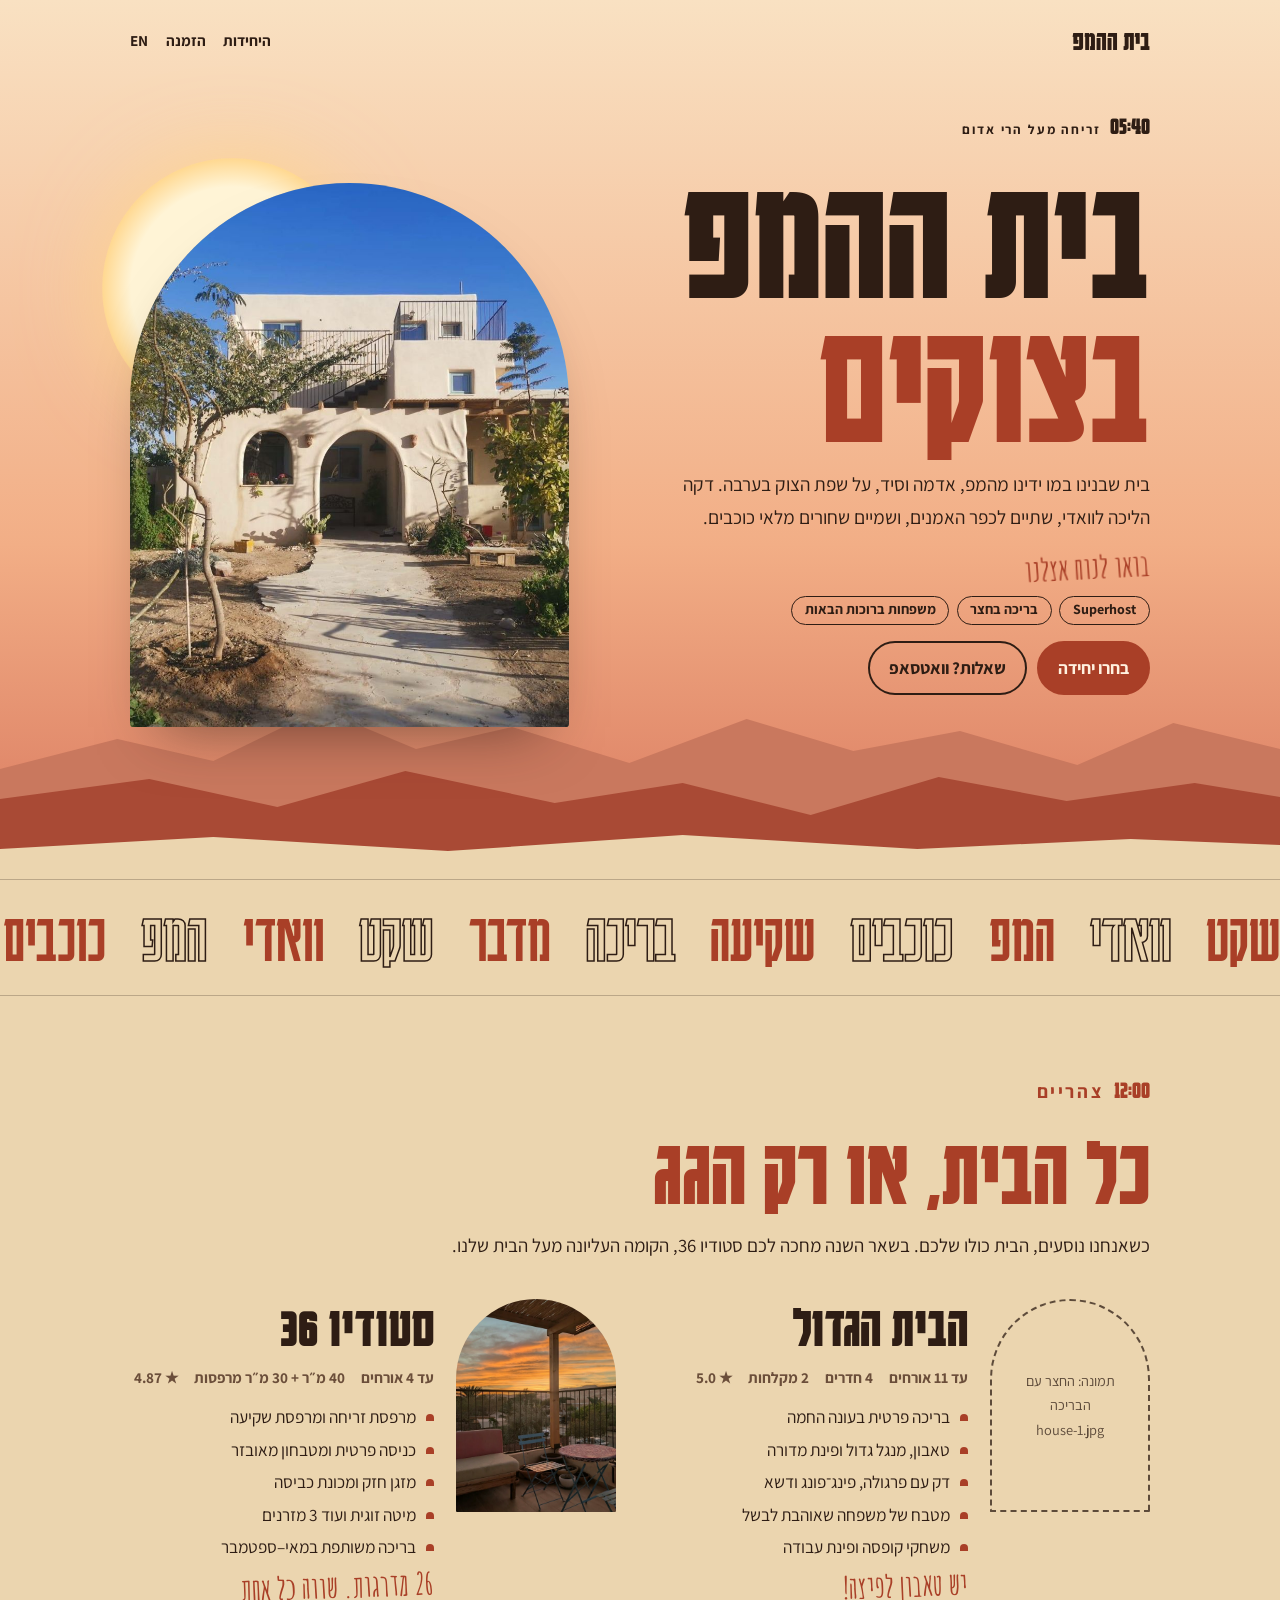
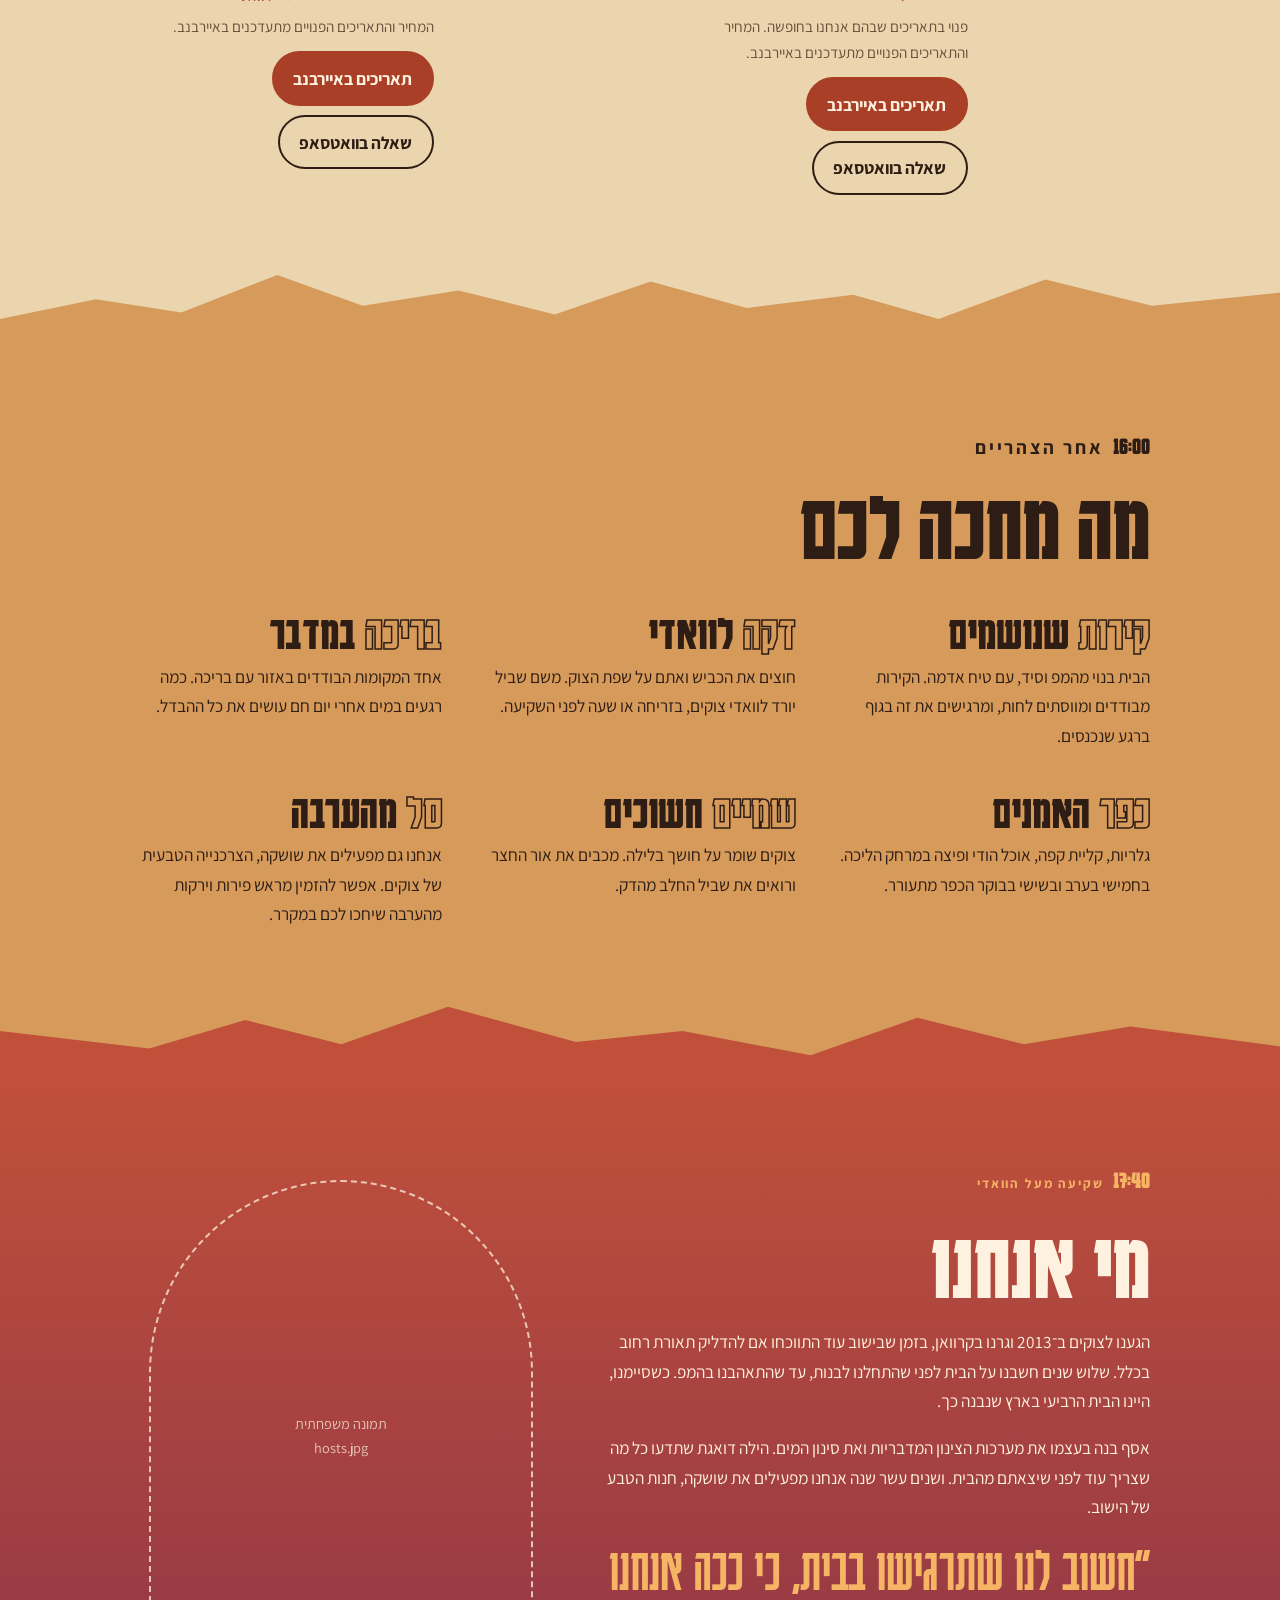
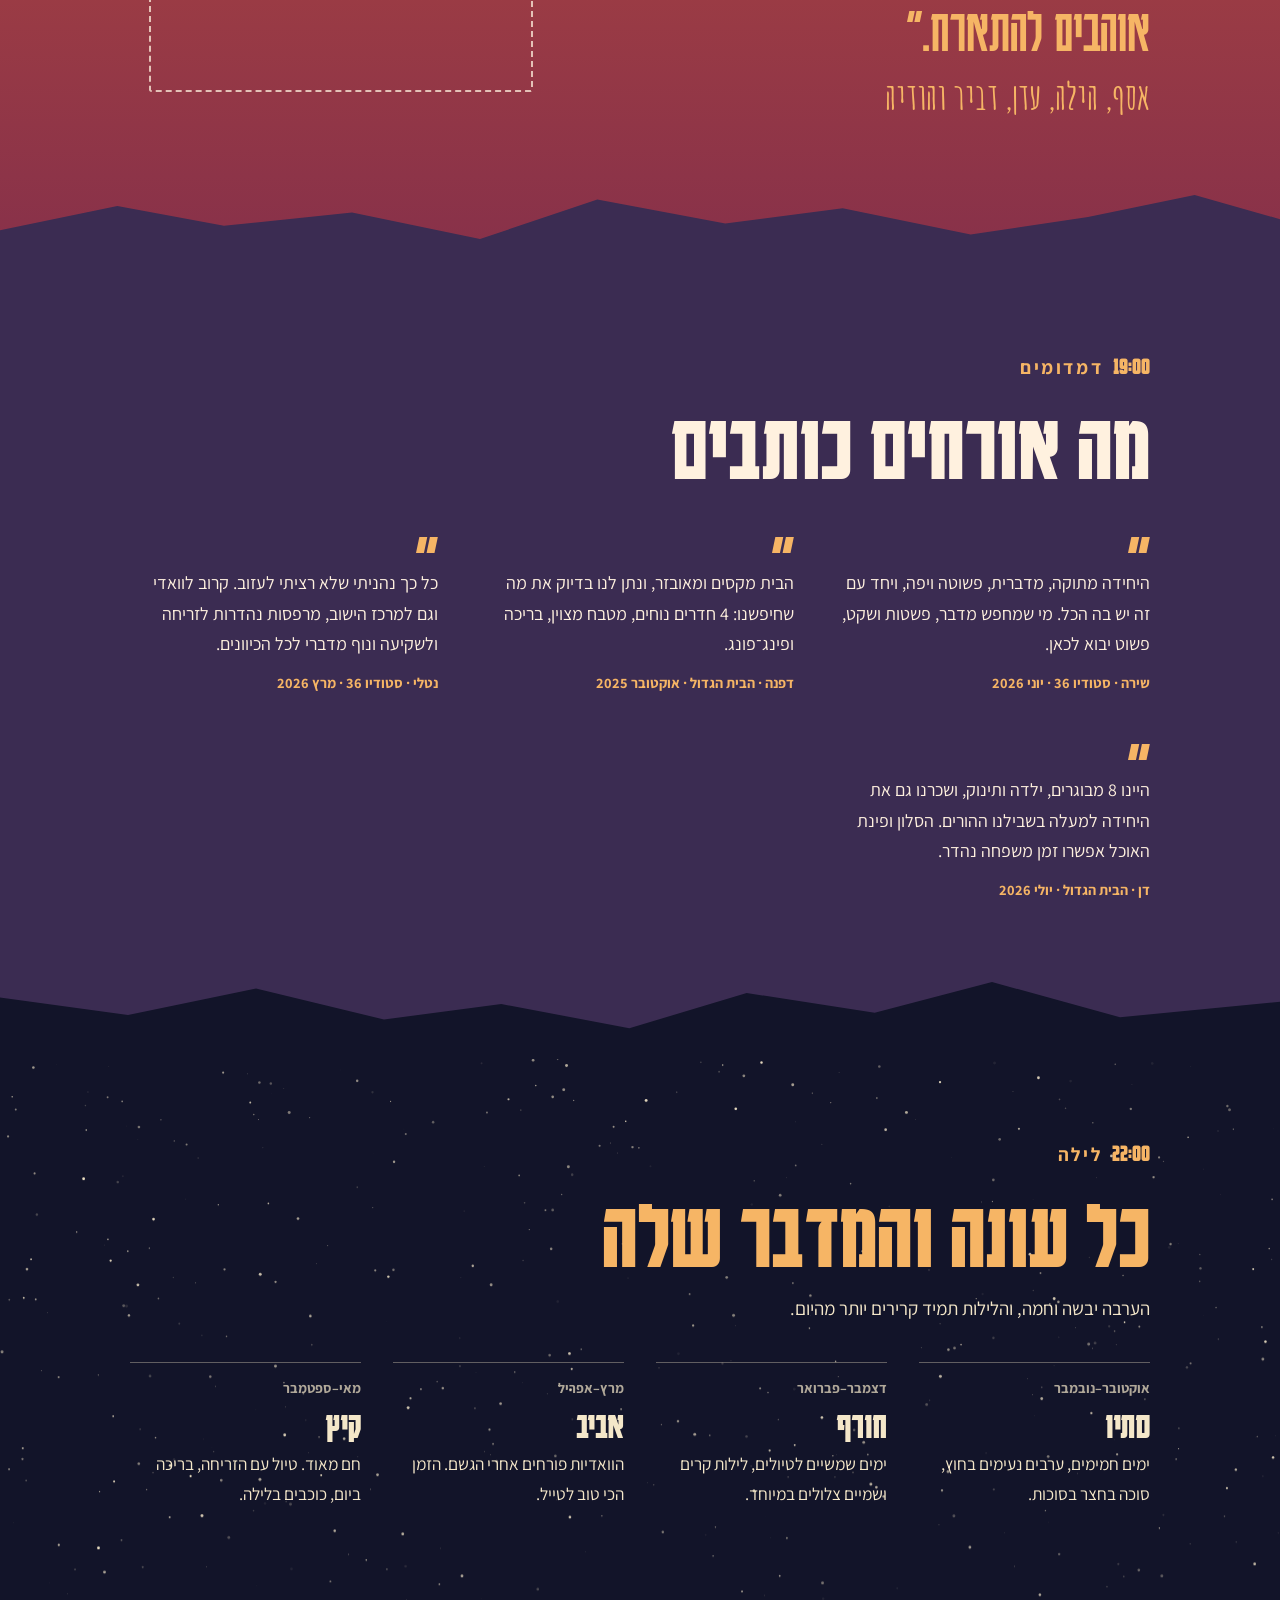
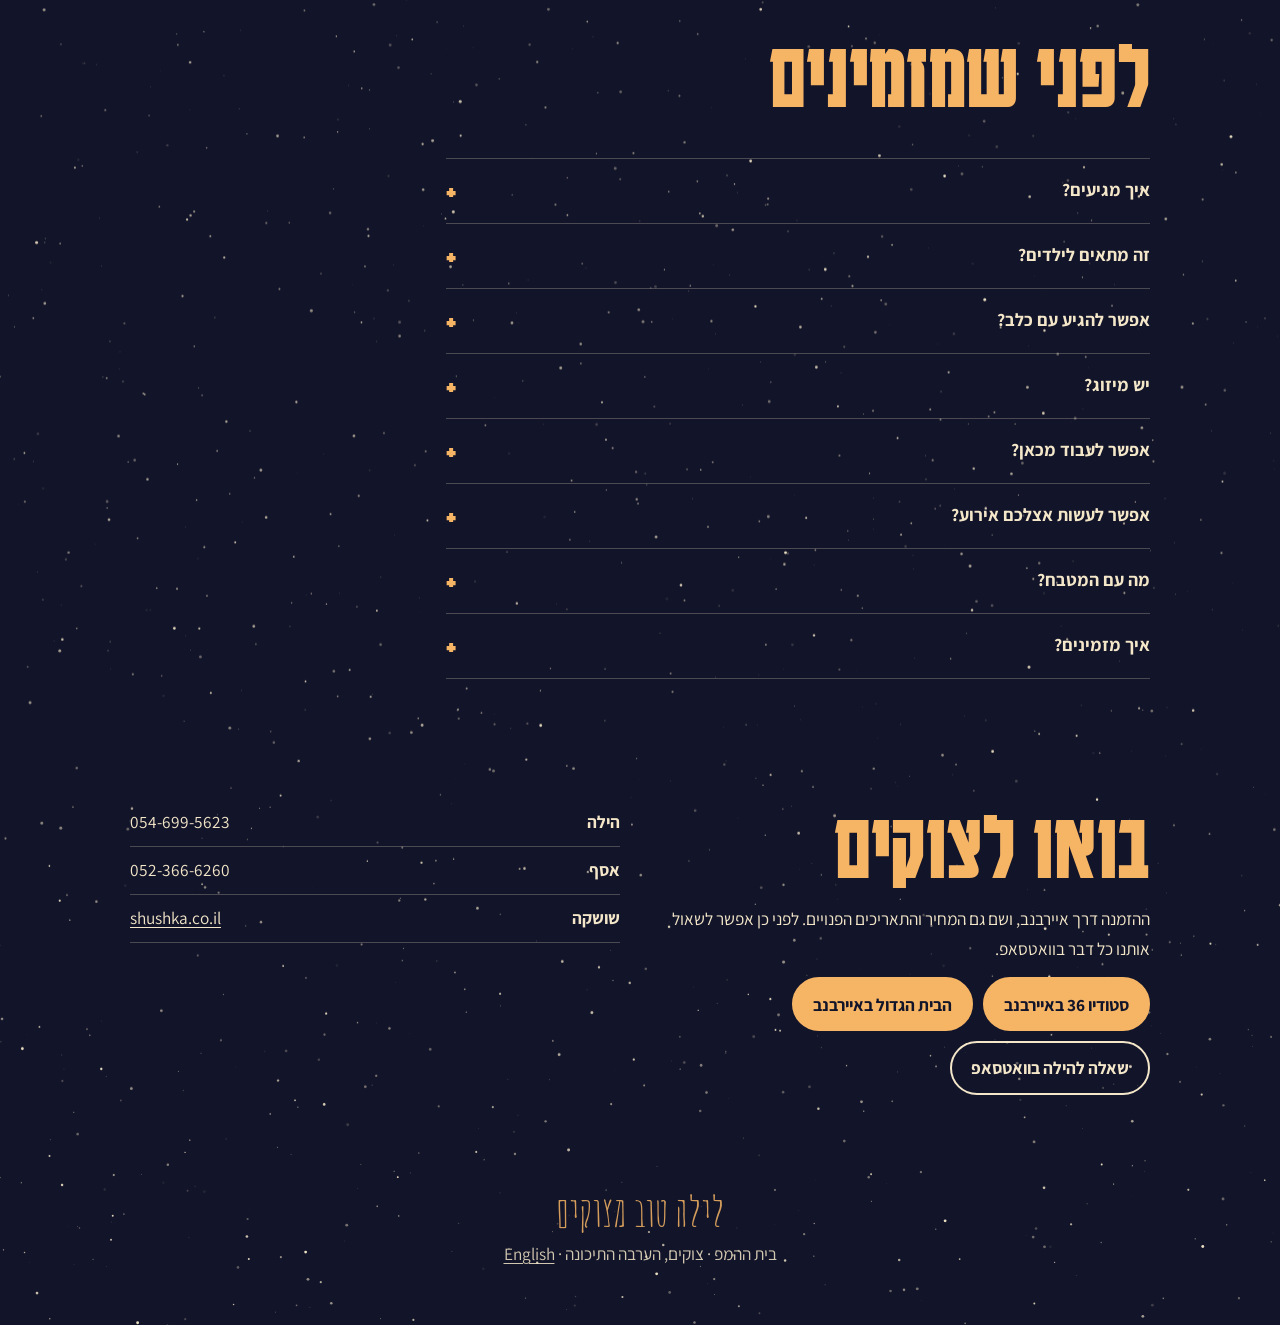
==== index.html @ df890cba "Studio photos: sunset balcony on the site, entrance and both balconies in the guide Co-Authored-By: " ====
<!doctype html>
<html lang="he" dir="rtl">
<head>
<meta charset="utf-8">
<meta name="viewport" content="width=device-width, initial-scale=1, viewport-fit=cover">
<title>בית ההמפ בצוקים</title>
<meta name="claude:viewport-fit-sides" content="cover">
<meta name="description" content="בית שבנינו בעבודת יד מהמפ, על שפת הצוק בצוקים שבערבה. הבית כולו עם בריכה עד 11 אורחים, או סטודיו 36 על הגג עם נוף למדבר. דקה מהוואדי, שתיים מכפר האמנים.">
<meta name="theme-color" content="#F9E1C2">
<link rel="canonical" href="https://stay.shushka.co.il/">
<link rel="alternate" hreflang="he" href="https://stay.shushka.co.il/">
<link rel="alternate" hreflang="en" href="https://stay.shushka.co.il/en/">
<meta property="og:type" content="website">
<meta property="og:title" content="בית ההמפ בצוקים">
<meta property="og:description" content="בית המפ בעבודת יד על שפת הצוק בערבה. הבית כולו עם בריכה, או סטודיו על הגג.">
<meta property="og:image" content="https://stay.shushka.co.il/assets/images/house-front.jpg">
<meta property="og:url" content="https://stay.shushka.co.il/">
<meta property="og:locale" content="he_IL">
<link rel="preconnect" href="https://fonts.googleapis.com">
<link rel="preconnect" href="https://fonts.gstatic.com" crossorigin>
<link rel="stylesheet" href="https://fonts.googleapis.com/css2?family=Karantina:wght@400;700&family=Assistant:wght@400;600;700&family=Amatic+SC:wght@700&display=swap">
<link rel="stylesheet" href="assets/site.css">
<script type="application/ld+json">
{"@context":"https://schema.org","@type":"LodgingBusiness","name":"בית ההמפ בצוקים","alternateName":"Tzukim Hemp House","url":"https://stay.shushka.co.il/","image":"https://stay.shushka.co.il/assets/images/house-front.jpg","telephone":"+972546995623","address":{"@type":"PostalAddress","addressLocality":"צוקים","addressRegion":"הערבה התיכונה","addressCountry":"IL"}}
</script>
</head>
<body>

<header class="bar">
  <div class="wrap">
    <a class="brand" href="./">בית ההמפ</a>
    <nav aria-label="ראשי">
      <a href="#units">היחידות</a>
      <a href="#contact">הזמנה</a>
      <a href="en/" lang="en" hreflang="en">EN</a>
    </nav>
  </div>
</header>

<div class="band dawn">
  <div class="sun" aria-hidden="true"></div>
  <div class="wrap hero">
    <div class="txt">
      <p class="clock"><b>05:40</b> זריחה מעל הרי אדום</p>
      <h1 aria-label="בית ההמפ בצוקים"><span aria-hidden="true"><span class="ch" style="--i:0">ב</span><span class="ch" style="--i:1">י</span><span class="ch" style="--i:2">ת</span> <span class="ch" style="--i:3">ה</span><span class="ch" style="--i:4">ה</span><span class="ch" style="--i:5">מ</span><span class="ch" style="--i:6">פ</span><span class="l2"><span class="ch" style="--i:8">ב</span><span class="ch" style="--i:9">צ</span><span class="ch" style="--i:10">ו</span><span class="ch" style="--i:11">ק</span><span class="ch" style="--i:12">י</span><span class="ch" style="--i:13">ם</span></span></span></h1>
      <p class="lead">בית שבנינו במו ידינו מהמפ, אדמה וסיד, על שפת הצוק בערבה. דקה הליכה לוואדי, שתיים לכפר האמנים, ושמיים שחורים מלאי כוכבים.</p>
      <p class="hand">בואו לנוח אצלנו</p>
      <div class="chips"><span>Superhost</span><span>בריכה בחצר</span><span>משפחות ברוכות הבאות</span></div>
      <div class="btnrow">
        <a class="btn solid" href="#units">בחרו יחידה</a>
        <a class="btn" href="https://wa.me/972546995623?text=%D7%94%D7%99%D7%99%2C%20%D7%99%D7%A9%20%D7%9C%D7%A0%D7%95%20%D7%A9%D7%90%D7%9C%D7%94%20%D7%A2%D7%9C%20%D7%91%D7%99%D7%AA%20%D7%94%D7%94%D7%9E%D7%A4%20%D7%91%D7%A6%D7%95%D7%A7%D7%99%D7%9D" target="_blank" rel="noopener">שאלות? וואטסאפ</a>
      </div>
    </div>
    <div class="arch"><img src="assets/images/house-front.jpg" alt="חזית בית ההמפ: קירות טיח בהירים, קשת כניסה ועצים צעירים" width="1400" height="1050"></div>
  </div>
  <div class="ridges" aria-hidden="true">
    <svg class="r1" viewBox="0 0 1200 200" preserveAspectRatio="none"><path style="fill:#C9785E" d="M0 200 L0 90 L110 60 L200 82 L300 30 L390 70 L480 48 L590 84 L700 40 L800 72 L900 52 L1010 86 L1100 44 L1200 70 L1200 200Z"/></svg>
    <svg class="r2" viewBox="0 0 1200 200" preserveAspectRatio="none"><path style="fill:#A94A35" d="M0 200 L0 120 L140 100 L260 128 L380 92 L520 124 L640 104 L760 136 L880 98 L1000 122 L1120 104 L1200 118 L1200 200Z"/></svg>
    <svg class="r3" viewBox="0 0 1200 200" preserveAspectRatio="none"><path style="fill:var(--sand)" d="M0 200 L0 170 L200 158 L420 172 L640 156 L860 170 L1060 160 L1200 166 L1200 200Z"/></svg>
  </div>
</div>

<div class="marquee" aria-hidden="true"><div class="track">
  <span>שקט</span><span>וואדי</span><span>המפ</span><span>כוכבים</span><span>שקיעה</span><span>בריכה</span><span>מדבר</span><span>שקט</span><span>וואדי</span><span>המפ</span><span>כוכבים</span><span>שקיעה</span><span>בריכה</span><span>מדבר</span>
</div></div>

<main>
<div class="band noon" id="units">
  <div class="wrap sec">
    <div class="sec-head">
      <p class="clock"><b>12:00</b> צהריים</p>
      <h2 class="reveal">כל הבית, או רק הגג</h2>
      <p>כשאנחנו נוסעים, הבית כולו שלכם. בשאר השנה מחכה לכם סטודיו 36, הקומה העליונה מעל הבית שלנו.</p>
    </div>
    <div class="units">
      <article class="unit">
        <div class="arch empty">תמונה: החצר עם הבריכה<br>house-1.jpg</div>
        <div class="info">
          <h3>הבית הגדול</h3>
          <div class="specs"><span>עד 11 אורחים</span><span>4 חדרים</span><span>2 מקלחות</span><span>★ 5.0</span></div>
          <ul>
            <li>בריכה פרטית בעונה החמה</li>
            <li>טאבון, מנגל גדול ופינת מדורה</li>
            <li>דק עם פרגולה, פינג־פונג ודשא</li>
            <li>מטבח של משפחה שאוהבת לבשל</li>
            <li>משחקי קופסה ופינת עבודה</li>
          </ul>
          <p class="hand note">יש טאבון לפיצה!</p>
          <p class="price">פנוי בתאריכים שבהם אנחנו בחופשה. המחיר והתאריכים הפנויים מתעדכנים באיירבנב.</p>
          <div class="btnrow">
            <a class="btn solid" href="https://www.airbnb.com/h/zuqimhemphouse" target="_blank" rel="noopener">תאריכים באיירבנב</a>
            <a class="btn" href="https://wa.me/972546995623?text=%D7%94%D7%99%D7%99%2C%20%D7%A8%D7%A6%D7%99%D7%A0%D7%95%20%D7%9C%D7%A9%D7%90%D7%95%D7%9C%20%D7%A2%D7%9C%20%D7%94%D7%91%D7%99%D7%AA%20%D7%94%D7%92%D7%93%D7%95%D7%9C%20%D7%91%D7%AA%D7%90%D7%A8%D7%99%D7%9B%D7%99%D7%9D%3A%20" target="_blank" rel="noopener">שאלה בוואטסאפ</a>
          </div>
        </div>
      </article>
      <article class="unit">
        <div class="arch"><img src="assets/images/studio-1.jpg" alt="מרפסת השקיעה של סטודיו 36: ספה, כיסאות תכלת ושמיים כתומים מעל ההרים" loading="lazy" width="900" height="1600"></div>
        <div class="info">
          <h3>סטודיו 36</h3>
          <div class="specs"><span>עד 4 אורחים</span><span>40 מ״ר + 30 מ״ר מרפסות</span><span>★ 4.87</span></div>
          <ul>
            <li>מרפסת זריחה ומרפסת שקיעה</li>
            <li>כניסה פרטית ומטבחון מאובזר</li>
            <li>מזגן חזק ומכונת כביסה</li>
            <li>מיטה זוגית ועוד 3 מזרנים</li>
            <li>בריכה משותפת במאי–ספטמבר</li>
          </ul>
          <p class="hand note">26 מדרגות. שווה כל אחת</p>
          <p class="price">המחיר והתאריכים הפנויים מתעדכנים באיירבנב.</p>
          <div class="btnrow">
            <a class="btn solid" href="https://www.airbnb.com/h/studio36zuqim" target="_blank" rel="noopener">תאריכים באיירבנב</a>
            <a class="btn" href="https://wa.me/972546995623?text=%D7%94%D7%99%D7%99%2C%20%D7%A8%D7%A6%D7%99%D7%A0%D7%95%20%D7%9C%D7%A9%D7%90%D7%95%D7%9C%20%D7%A2%D7%9C%20%D7%A1%D7%98%D7%95%D7%93%D7%99%D7%95%2036%20%D7%91%D7%AA%D7%90%D7%A8%D7%99%D7%9B%D7%99%D7%9D%3A%20" target="_blank" rel="noopener">שאלה בוואטסאפ</a>
          </div>
        </div>
      </article>
    </div>
  </div>
  <svg class="ridge" viewBox="0 0 1200 100" preserveAspectRatio="none" aria-hidden="true"><path style="fill:var(--ochre)" d="M0 100 L0 70 L90 52 L170 64 L260 30 L340 58 L430 44 L520 66 L610 36 L700 60 L800 48 L880 70 L980 34 L1080 58 L1200 46 L1200 100Z"/></svg>
</div>

<div class="band afternoon">
  <div class="wrap sec">
    <div class="sec-head">
      <p class="clock"><b>16:00</b> אחר הצהריים</p>
      <h2 class="reveal">מה מחכה לכם</h2>
    </div>
    <div class="reasons">
      <div class="reason"><h3><span class="outline">קירות</span> שנושמים</h3><p>הבית בנוי מהמפ וסיד, עם טיח אדמה. הקירות מבודדים ומווסתים לחות, ומרגישים את זה בגוף ברגע שנכנסים.</p></div>
      <div class="reason"><h3><span class="outline">דקה</span> לוואדי</h3><p>חוצים את הכביש ואתם על שפת הצוק. משם שביל יורד לוואדי צוקים, בזריחה או שעה לפני השקיעה.</p></div>
      <div class="reason"><h3><span class="outline">בריכה</span> במדבר</h3><p>אחד המקומות הבודדים באזור עם בריכה. כמה רגעים במים אחרי יום חם עושים את כל ההבדל.</p></div>
      <div class="reason"><h3><span class="outline">כפר</span> האמנים</h3><p>גלריות, קליית קפה, אוכל הודי ופיצה במרחק הליכה. בחמישי בערב ובשישי בבוקר הכפר מתעורר.</p></div>
      <div class="reason"><h3><span class="outline">שמיים</span> חשוכים</h3><p>צוקים שומר על חושך בלילה. מכבים את אור החצר ורואים את שביל החלב מהדק.</p></div>
      <div class="reason"><h3><span class="outline">סל</span> מהערבה</h3><p>אנחנו גם מפעילים את שושקה, הצרכנייה הטבעית של צוקים. אפשר להזמין מראש פירות וירקות מהערבה שיחכו לכם במקרר.</p></div>
    </div>
  </div>
  <svg class="ridge" viewBox="0 0 1200 100" preserveAspectRatio="none" aria-hidden="true"><path style="fill:var(--sunset-1)" d="M0 100 L0 50 L140 66 L230 40 L320 62 L420 28 L540 60 L640 50 L760 72 L860 38 L960 62 L1060 46 L1200 64 L1200 100Z"/></svg>
</div>

<div class="band sunset">
  <div class="wrap sec">
    <div class="story">
      <div class="txt">
        <p class="clock"><b>17:40</b> שקיעה מעל הוואדי</p>
        <h2 class="reveal">מי אנחנו</h2>
        <p>הגענו לצוקים ב־2013 וגרנו בקרוואן, בזמן שבישוב עוד התווכחו אם להדליק תאורת רחוב בכלל. שלוש שנים חשבנו על הבית לפני שהתחלנו לבנות, עד שהתאהבנו בהמפ. כשסיימנו, היינו הבית הרביעי בארץ שנבנה כך.</p>
        <p>אסף בנה בעצמו את מערכות הצינון המדבריות ואת סינון המים. הילה דואגת שתדעו כל מה שצריך עוד לפני שיצאתם מהבית. ושנים עשר שנה אנחנו מפעילים את שושקה, חנות הטבע של הישוב.</p>
        <p class="pull">״חשוב לנו שתרגישו בבית, כי ככה אנחנו אוהבים להתארח.״</p>
        <p class="hand">אסף, הילה, עדן, דביר והודיה</p>
      </div>
      <div class="arch empty">תמונה משפחתית<br>hosts.jpg</div>
    </div>
  </div>
  <svg class="ridge" viewBox="0 0 1200 100" preserveAspectRatio="none" aria-hidden="true"><path style="fill:var(--dusk)" d="M0 100 L0 62 L110 40 L210 58 L330 46 L450 70 L560 34 L680 56 L790 42 L910 66 L1020 50 L1120 30 L1200 52 L1200 100Z"/></svg>
</div>

<div class="band dusk">
  <div class="wrap sec">
    <div class="sec-head">
      <p class="clock"><b>19:00</b> דמדומים</p>
      <h2 class="reveal">מה אורחים כותבים</h2>
    </div>
    <!-- TODO: הציטוטים תורגמו מהגרסה האנגלית באיירבנב; להחליף בנוסח המקורי -->
    <div class="reviews">
      <blockquote><p>היחידה מתוקה, מדברית, פשוטה ויפה, ויחד עם זה יש בה הכל. מי שמחפש מדבר, פשטות ושקט, פשוט יבוא לכאן.</p><cite>שירה · סטודיו 36 · יוני 2026</cite></blockquote>
      <blockquote><p>הבית מקסים ומאובזר, ונתן לנו בדיוק את מה שחיפשנו: 4 חדרים נוחים, מטבח מצוין, בריכה ופינג־פונג.</p><cite>דפנה · הבית הגדול · אוקטובר 2025</cite></blockquote>
      <blockquote><p>כל כך נהניתי שלא רציתי לעזוב. קרוב לוואדי וגם למרכז הישוב, מרפסות נהדרות לזריחה ולשקיעה ונוף מדברי לכל הכיוונים.</p><cite>נטלי · סטודיו 36 · מרץ 2026</cite></blockquote>
      <blockquote><p>היינו 8 מבוגרים, ילדה ותינוק, ושכרנו גם את היחידה למעלה בשבילנו ההורים. הסלון ופינת האוכל אפשרו זמן משפחה נהדר.</p><cite>דן · הבית הגדול · יולי 2026</cite></blockquote>
    </div>
  </div>
  <svg class="ridge" viewBox="0 0 1200 100" preserveAspectRatio="none" aria-hidden="true"><path style="fill:var(--night)" d="M0 100 L0 44 L120 60 L240 36 L360 64 L470 50 L590 72 L700 40 L820 58 L930 30 L1050 62 L1200 48 L1200 100Z"/></svg>
</div>

<div class="band night dark">
  <canvas id="sky" aria-hidden="true"></canvas>
  <div class="wrap sec">
    <div class="sec-head">
      <p class="clock"><b>22:00</b> לילה</p>
      <h2 class="reveal">כל עונה והמדבר שלה</h2>
      <p>הערבה יבשה וחמה, והלילות תמיד קרירים יותר מהיום.</p>
    </div>
    <div class="months">
      <div><span>אוקטובר–נובמבר</span><b>סתיו</b><p>ימים חמימים, ערבים נעימים בחוץ, סוכה בחצר בסוכות.</p></div>
      <div><span>דצמבר–פברואר</span><b>חורף</b><p>ימים שמשיים לטיולים, לילות קרים ושמיים צלולים במיוחד.</p></div>
      <div><span>מרץ–אפריל</span><b>אביב</b><p>הוואדיות פורחים אחרי הגשם. הזמן הכי טוב לטייל.</p></div>
      <div><span>מאי–ספטמבר</span><b>קיץ</b><p>חם מאוד. טיול עם הזריחה, בריכה ביום, כוכבים בלילה.</p></div>
    </div>
  </div>
  <div class="wrap sec">
    <div class="sec-head"><h2 class="reveal">לפני שמזמינים</h2></div>
    <div class="faq">
      <details><summary>איך מגיעים?</summary><p>צוקים נמצא בערבה התיכונה, כשעה וחצי מבאר שבע, שעתיים וחצי מירושלים, כשלוש שעות מתל אביב ושעה וקצת מאילת. יש חנייה חינם ליד הבית, והוראות מדויקות נשלח לפני ההגעה.</p></details>
      <details><summary>זה מתאים לילדים?</summary><p>מאוד. יש משחקי קופסה, משחקים לגיל הרך, בריכה (בהשגחה) ועריסה לפי בקשה. בסטודיו שימו לב ל־26 המדרגות.</p></details>
      <details><summary>אפשר להגיע עם כלב?</summary><p>לא, מצטערים. אצלנו לא מארחים כלבים, גם כי יש בבית חתולים.</p></details>
      <details><summary>יש מיזוג?</summary><p>בסטודיו יש מזגן חזק. בבית הגדול יש מצנן מדברי שמקרר בנעימות בלי לייבש, ומזגן מרכזי בסלון לימים הלחים הנדירים.</p></details>
      <details><summary>אפשר לעבוד מכאן?</summary><p>כן. יש Wi-Fi ופינת עבודה בבית הגדול.</p></details>
      <details><summary>אפשר לעשות אצלכם אירוע?</summary><p>צוקים הוא ישוב שקט, אז אנחנו לא מארחים מסיבות. משפחות וחברים שבאים לנוח מוזמנים בשמחה.</p></details>
      <details><summary>מה עם המטבח?</summary><p>אנחנו לא מבשלים בשר בבית. אם אתם כן, נבקש להשתמש בכלי הזכוכית או בחד־פעמי. בבית הגדול אין מיקרוגל; בסטודיו יש.</p></details>
      <details><summary>איך מזמינים?</summary><p>דרך איירבנב: שם תמצאו את המחיר המעודכן, את התאריכים הפנויים ואת מדיניות הביטולים של כל יחידה. יש שאלה לפני שמזמינים? כתבו לנו בוואטסאפ ונשמח לעזור.</p></details>
    </div>
  </div>
  <div class="wrap sec" id="contact">
    <div class="contact">
      <div class="card">
        <h2 class="reveal">בואו לצוקים</h2>
        <p>ההזמנה דרך איירבנב, ושם גם המחיר והתאריכים הפנויים. לפני כן אפשר לשאול אותנו כל דבר בוואטסאפ.</p>
        <div class="btnrow">
          <a class="btn solid" href="https://www.airbnb.com/h/studio36zuqim" target="_blank" rel="noopener">סטודיו 36 באיירבנב</a>
          <a class="btn solid" href="https://www.airbnb.com/h/zuqimhemphouse" target="_blank" rel="noopener">הבית הגדול באיירבנב</a>
          <a class="btn" href="https://wa.me/972546995623?text=%D7%94%D7%99%D7%99%2C%20%D7%A8%D7%A6%D7%99%D7%A0%D7%95%20%D7%9C%D7%A9%D7%90%D7%95%D7%9C%20%D7%A2%D7%9C%20%D7%AA%D7%90%D7%A8%D7%99%D7%9B%D7%99%D7%9D%20%D7%91%D7%91%D7%99%D7%AA%20%D7%94%D7%94%D7%9E%D7%A4%20%D7%91%D7%A6%D7%95%D7%A7%D7%99%D7%9D" target="_blank" rel="noopener">שאלה להילה בוואטסאפ</a>
        </div>
      </div>
      <div class="card">
        <div class="people">
          <div><b>הילה</b><span class="tel">054-699-5623</span></div>
          <div><b>אסף</b><span class="tel">052-366-6260</span></div>
          <div><b>שושקה</b><a href="https://shushka.co.il" target="_blank" rel="noopener">shushka.co.il</a></div>
        </div>
      </div>
    </div>
  </div>
  <footer class="wrap">
    <p class="sig">לילה טוב מצוקים</p>
    <p>בית ההמפ · צוקים, הערבה התיכונה · <a href="en/" lang="en">English</a></p>
  </footer>
</div>
</main>

<script src="assets/sky.js" defer></script>
</body>
</html>
---- assets/site.css ----
/* Layout: the page is one day in Tzukim. Each band is a time of day
   (dawn → noon → afternoon → sunset → dusk → night), separated by ridge
   silhouettes; the house's arches frame every photo. Deliberately a single
   look — the colours are the sky's, not a light/dark theme. */
:root{
  --dawn-1:#F9E1C2; --dawn-2:#F2AE86; --dawn-3:#D9785E;
  --sand:#EBD5AF;   --sand-2:#E2C597;
  --ochre:#D69A5B;
  --sunset-1:#C0503A; --sunset-2:#86304A;
  --dusk:#3B2C52;
  --night:#121429;
  --ink:#2E1D14; --ink-soft:#6B4E3A;
  --clay:#A93F27;            /* terracotta accent on sand */
  --glow:#F6B565;            /* accent on dark bands */
  --cream:#FFF1DF;
  --star:#F4E7C9;
  --todo-bg:#FCE9A6; --todo-fg:#5A4300;
  --display:"Karantina","Assistant",system-ui,sans-serif;
  --body:"Assistant","Segoe UI",Arial,sans-serif;
  --hand:"Amatic SC","Karantina",cursive;
  color-scheme:light;
}
*{box-sizing:border-box}
html{scroll-behavior:smooth}
body{background:var(--sand);color:var(--ink);font-family:var(--body);font-size:1.08rem;line-height:1.7;margin:0;overflow-x:hidden}
img{max-width:100%}
.wrap{max-width:66rem;margin:0 auto;padding-left:max(18px,env(safe-area-inset-left,0px));padding-right:max(18px,env(safe-area-inset-right,0px))}
h1,h2,h3{font-family:var(--display);font-weight:700;line-height:.95;text-wrap:balance;margin:0}
h2{font-size:clamp(3.2rem,10vw,6rem)}
h3{font-size:clamp(2.2rem,5vw,2.9rem)}
p{margin:0}
a{color:inherit;text-underline-offset:3px}
a:focus-visible,button:focus-visible,summary:focus-visible{outline:3px solid var(--glow);outline-offset:3px;border-radius:4px}
.todo{background:var(--todo-bg);color:var(--todo-fg);padding:0 .3em;border-radius:3px;font-weight:600;font-size:.9em}
.tel{font-variant-numeric:tabular-nums;direction:ltr;unicode-bidi:isolate;white-space:nowrap}
.hand{font-family:var(--hand);font-weight:700;font-size:1.9rem;line-height:1}
.clock{display:flex;align-items:baseline;gap:.6rem;font-weight:700;letter-spacing:.14em;font-size:.82rem;text-transform:uppercase}
.clock b{font-family:var(--display);letter-spacing:0;font-size:1.6rem;font-variant-numeric:tabular-nums}
.outline{color:transparent;-webkit-text-stroke:2px var(--ink)}
@supports not (-webkit-text-stroke:2px black){.outline{color:inherit}}

/* buttons */
.btnrow{display:flex;flex-wrap:wrap;gap:.6rem}
.btn{display:inline-flex;align-items:center;gap:.4rem;text-decoration:none;font-weight:700;padding:.65rem 1.2rem;border-radius:999px;border:2px solid currentColor;transition:transform .2s ease,background .2s ease}
.btn:hover{transform:translateY(-2px)}
.btn.solid{background:var(--clay);border-color:var(--clay);color:var(--cream)}
.dark .btn.solid{background:var(--glow);border-color:var(--glow);color:var(--night)}

/* arches — the house's signature shape */
.arch{border-radius:999px 999px 14px 14px;overflow:hidden;aspect-ratio:3/4;max-width:100%;position:relative;background:var(--sand-2)}
.arch img,.arch video{width:100%;height:100%;object-fit:cover;display:block}
.arch.empty{display:grid;place-items:center;text-align:center;padding:2rem 1.5rem;border:2px dashed currentColor;background:transparent;opacity:.75;font-size:.9rem}

/* ridge dividers */
.ridge{display:block;width:100%;height:clamp(50px,9vw,110px);margin-top:-1px}
.band{position:relative}

/* ---------- top bar ---------- */
.bar{position:absolute;inset:0 0 auto;z-index:5}
.bar .wrap{display:flex;justify-content:space-between;align-items:center;padding-block:max(1rem,env(safe-area-inset-top,0px)) 1rem}
.bar .brand{font-family:var(--display);font-size:1.8rem;font-weight:700;text-decoration:none;color:var(--ink)}
.bar nav{display:flex;gap:1.1rem;font-weight:700;font-size:.95rem}
.bar nav a{text-decoration:none}

/* ---------- DAWN / hero ---------- */
.dawn{background:linear-gradient(180deg,var(--dawn-1) 0%,var(--dawn-2) 62%,var(--dawn-3) 100%);overflow:hidden}
.hero{display:grid;grid-template-columns:1.25fr 1fr;gap:2rem;align-items:end;padding-block:6.5rem 0;position:relative;z-index:2}
.hero .txt{display:flex;flex-direction:column;gap:1rem;min-width:0;padding-bottom:2rem}
.hero h1{font-size:clamp(5.2rem,17vw,11rem);line-height:.82;color:var(--ink)}
.hero h1 .l2{display:block;color:var(--clay)}
.hero h1 .ch{display:inline-block;animation:rise 1s cubic-bezier(.2,.7,.2,1) both;animation-delay:calc(var(--i)*70ms + 150ms)}
.hero .lead{font-size:1.2rem;max-width:30rem}
.hero .hand{color:var(--clay);transform:rotate(-3deg);transform-origin:right}
.hero .arch{max-height:34rem;width:100%;justify-self:center;box-shadow:0 30px 60px -30px rgba(46,29,20,.6)}
.chips{display:flex;flex-wrap:wrap;gap:.45rem}
.chips span{border:1.5px solid var(--ink);border-radius:999px;padding:.1rem .8rem;font-size:.88rem;font-weight:700}
.sun{position:absolute;z-index:1;width:clamp(120px,22vw,260px);aspect-ratio:1;border-radius:50%;
  background:radial-gradient(circle,#FFF4D6 0 55%,#FFD993 70%,rgba(255,217,147,0) 72%);
  inset-inline-end:8%;top:18%;filter:drop-shadow(0 0 40px rgba(255,214,140,.8))}
.ridges{position:relative;height:clamp(90px,16vw,200px);margin-top:-3rem;z-index:1}
.ridges svg{position:absolute;inset:auto 0 0 0;width:100%;height:100%}
@keyframes rise{from{transform:translateY(.6em);opacity:0}to{transform:none;opacity:1}}

/* ---------- marquee ---------- */
.marquee{overflow:hidden;padding-block:1.4rem;background:var(--sand);border-block:1.5px solid rgba(46,29,20,.25)}
.marquee .track{display:flex;gap:2.2rem;width:max-content;animation:slide 40s linear infinite}
.marquee span{font-family:var(--display);font-size:clamp(2.6rem,7vw,4.4rem);line-height:1;white-space:nowrap;color:var(--clay)}
.marquee span:nth-child(even){color:transparent;-webkit-text-stroke:1.5px var(--ink)}
@keyframes slide{to{transform:translateX(50%)}}
[dir="ltr"] .marquee .track{animation-name:slide-ltr}
@keyframes slide-ltr{to{transform:translateX(-50%)}}

/* ---------- section scaffold ---------- */
.sec{padding-block:4.5rem 3rem;display:flex;flex-direction:column;gap:2.4rem}
.sec-head{display:flex;flex-direction:column;gap:.8rem;max-width:44rem}
.sec-head p{font-size:1.18rem}

/* ---------- NOON / units ---------- */
.noon{background:var(--sand)}
.noon .clock,.noon h2{color:var(--clay)}
.units{display:grid;grid-template-columns:repeat(auto-fit,minmax(min(100%,24rem),1fr));gap:3.5rem 3rem}
.unit{display:grid;grid-template-columns:minmax(0,10rem) 1fr;gap:1.4rem;align-items:start;min-width:0}
.unit .arch{width:100%}
.unit .info{display:flex;flex-direction:column;gap:.7rem;min-width:0}
.unit h3{font-size:clamp(2.8rem,6vw,3.6rem);color:var(--ink)}
.specs{display:flex;flex-wrap:wrap;gap:.2rem 1rem;color:var(--ink-soft);font-weight:700;font-size:.95rem;font-variant-numeric:tabular-nums}
.unit ul{margin:0;padding:0;list-style:none;display:flex;flex-direction:column;gap:.2rem}
.unit li{padding-inline-start:1.1rem;position:relative}
.unit li::before{content:"";position:absolute;inset-inline-start:0;top:.7em;width:.45rem;height:.45rem;border-radius:999px 999px 0 0;background:var(--clay)}
.unit .note{color:var(--clay);transform:rotate(-2deg)}
.unit .price{font-size:.95rem;color:var(--ink-soft)}
@media (max-width:520px){.unit{grid-template-columns:1fr}.unit .arch{max-width:15rem}}

/* ---------- AFTERNOON / reasons ---------- */
.afternoon{background:var(--ochre)}
.reasons{display:grid;grid-template-columns:repeat(auto-fit,minmax(min(100%,18rem),1fr));gap:2.4rem 2.6rem}
.reason{display:flex;flex-direction:column;gap:.4rem;min-width:0}
.reason h3{font-size:clamp(2.4rem,5vw,3rem)}
.reason h3 .outline{-webkit-text-stroke:1.5px var(--ink)}

/* ---------- SUNSET / story ---------- */
.sunset{background:linear-gradient(180deg,var(--sunset-1),var(--sunset-2));color:var(--cream)}
.sunset .clock{color:var(--glow)}
.story{display:grid;grid-template-columns:1.3fr 1fr;gap:3rem;align-items:center}
.story .txt{display:flex;flex-direction:column;gap:1.1rem;min-width:0}
.pull{font-family:var(--display);font-size:clamp(2.4rem,6vw,3.8rem);line-height:1;color:var(--glow)}
.story .hand{color:var(--glow);font-size:2.3rem}
.story .arch{width:100%;max-width:24rem;justify-self:center}
@media (max-width:760px){.story,.hero{grid-template-columns:1fr}.hero .arch{max-width:20rem}}

/* ---------- DUSK / reviews ---------- */
.dusk{background:var(--dusk);color:var(--cream)}
.dusk .clock{color:var(--glow)}
.reviews{display:grid;grid-template-columns:repeat(auto-fit,minmax(min(100%,19rem),1fr));gap:2.6rem 3rem}
.reviews blockquote{margin:0;display:flex;flex-direction:column;gap:.7rem;position:relative;padding-top:2.4rem}
.reviews blockquote::before{content:"״";position:absolute;top:-.6rem;inset-inline-start:0;font-family:var(--display);font-size:5.5rem;line-height:1;color:var(--glow)}
[dir="ltr"] .reviews blockquote::before{content:"“"}
.reviews p{font-size:1.12rem}
.reviews cite{font-style:normal;font-weight:700;font-size:.9rem;color:var(--glow)}

/* ---------- NIGHT ---------- */
.night{background:var(--night);color:var(--star);overflow:hidden}
.night canvas{position:absolute;inset:0;width:100%;height:100%;pointer-events:none}
.night .wrap{position:relative;z-index:1}
.night .clock,.night h2{color:var(--glow)}
.months{display:grid;grid-template-columns:repeat(auto-fit,minmax(min(100%,13rem),1fr));gap:1.6rem 2rem}
.months div{display:flex;flex-direction:column;gap:.3rem;border-top:1.5px solid rgba(244,231,201,.35);padding-top:.9rem}
.months b{font-family:var(--display);font-size:2.4rem;line-height:1}
.months span{opacity:.7;font-size:.88rem;font-weight:700;font-variant-numeric:tabular-nums}
.faq{max-width:44rem}
details{border-top:1px solid rgba(244,231,201,.25)}
details:last-of-type{border-bottom:1px solid rgba(244,231,201,.25)}
summary{cursor:pointer;list-style:none;padding:1rem 0;display:flex;justify-content:space-between;align-items:center;gap:1rem;font-weight:700;font-size:1.12rem}
summary::-webkit-details-marker{display:none}
summary::after{content:"+";font-family:var(--display);font-size:2rem;line-height:1;color:var(--glow);transition:transform .25s}
details[open] summary::after{transform:rotate(45deg)}
details p{padding-bottom:1.1rem;opacity:.85}
.contact{display:grid;grid-template-columns:repeat(auto-fit,minmax(min(100%,19rem),1fr));gap:2.5rem;align-items:start}
.contact .card{display:flex;flex-direction:column;gap:.9rem;min-width:0}
.people{display:flex;flex-direction:column}
.people div{display:flex;justify-content:space-between;gap:1rem;border-bottom:1px solid rgba(244,231,201,.25);padding-block:.55rem}
footer{padding-block:3rem 3.5rem;display:flex;flex-direction:column;gap:.4rem;align-items:center;text-align:center;opacity:.85}
footer .sig{font-family:var(--hand);font-size:2.6rem;color:var(--glow);line-height:1}

/* ---------- scroll-driven motion (progressive enhancement) ---------- */
@supports (animation-timeline:view()){
  .sun{animation:set linear both;animation-timeline:scroll(root);animation-range:0 90vh}
  @keyframes set{to{transform:translateY(60vh) scale(1.15);filter:drop-shadow(0 0 60px rgba(255,140,80,.9)) saturate(1.4)}}
  .ridges .r1{animation:par1 linear both;animation-timeline:scroll(root);animation-range:0 90vh}
  .ridges .r2{animation:par2 linear both;animation-timeline:scroll(root);animation-range:0 90vh}
  @keyframes par1{to{transform:translateY(-14%)}}
  @keyframes par2{to{transform:translateY(-6%)}}
  .reveal{animation:wipe linear both;animation-timeline:view();animation-range:entry 0% cover 30%}
  @keyframes wipe{from{clip-path:inset(0 0 100% 0);transform:translateY(.4em)}to{clip-path:inset(0 0 -10% 0);transform:none}}
  .unit,.reason,.reviews blockquote,.months div{animation:lift linear both;animation-timeline:view();animation-range:entry 0% cover 25%}
  @keyframes lift{from{opacity:.15;transform:translateY(40px)}to{opacity:1;transform:none}}
}
@media (prefers-reduced-motion:reduce){
  html{scroll-behavior:auto}
  *,*::before,*::after{animation:none!important;transition:none!important}
}
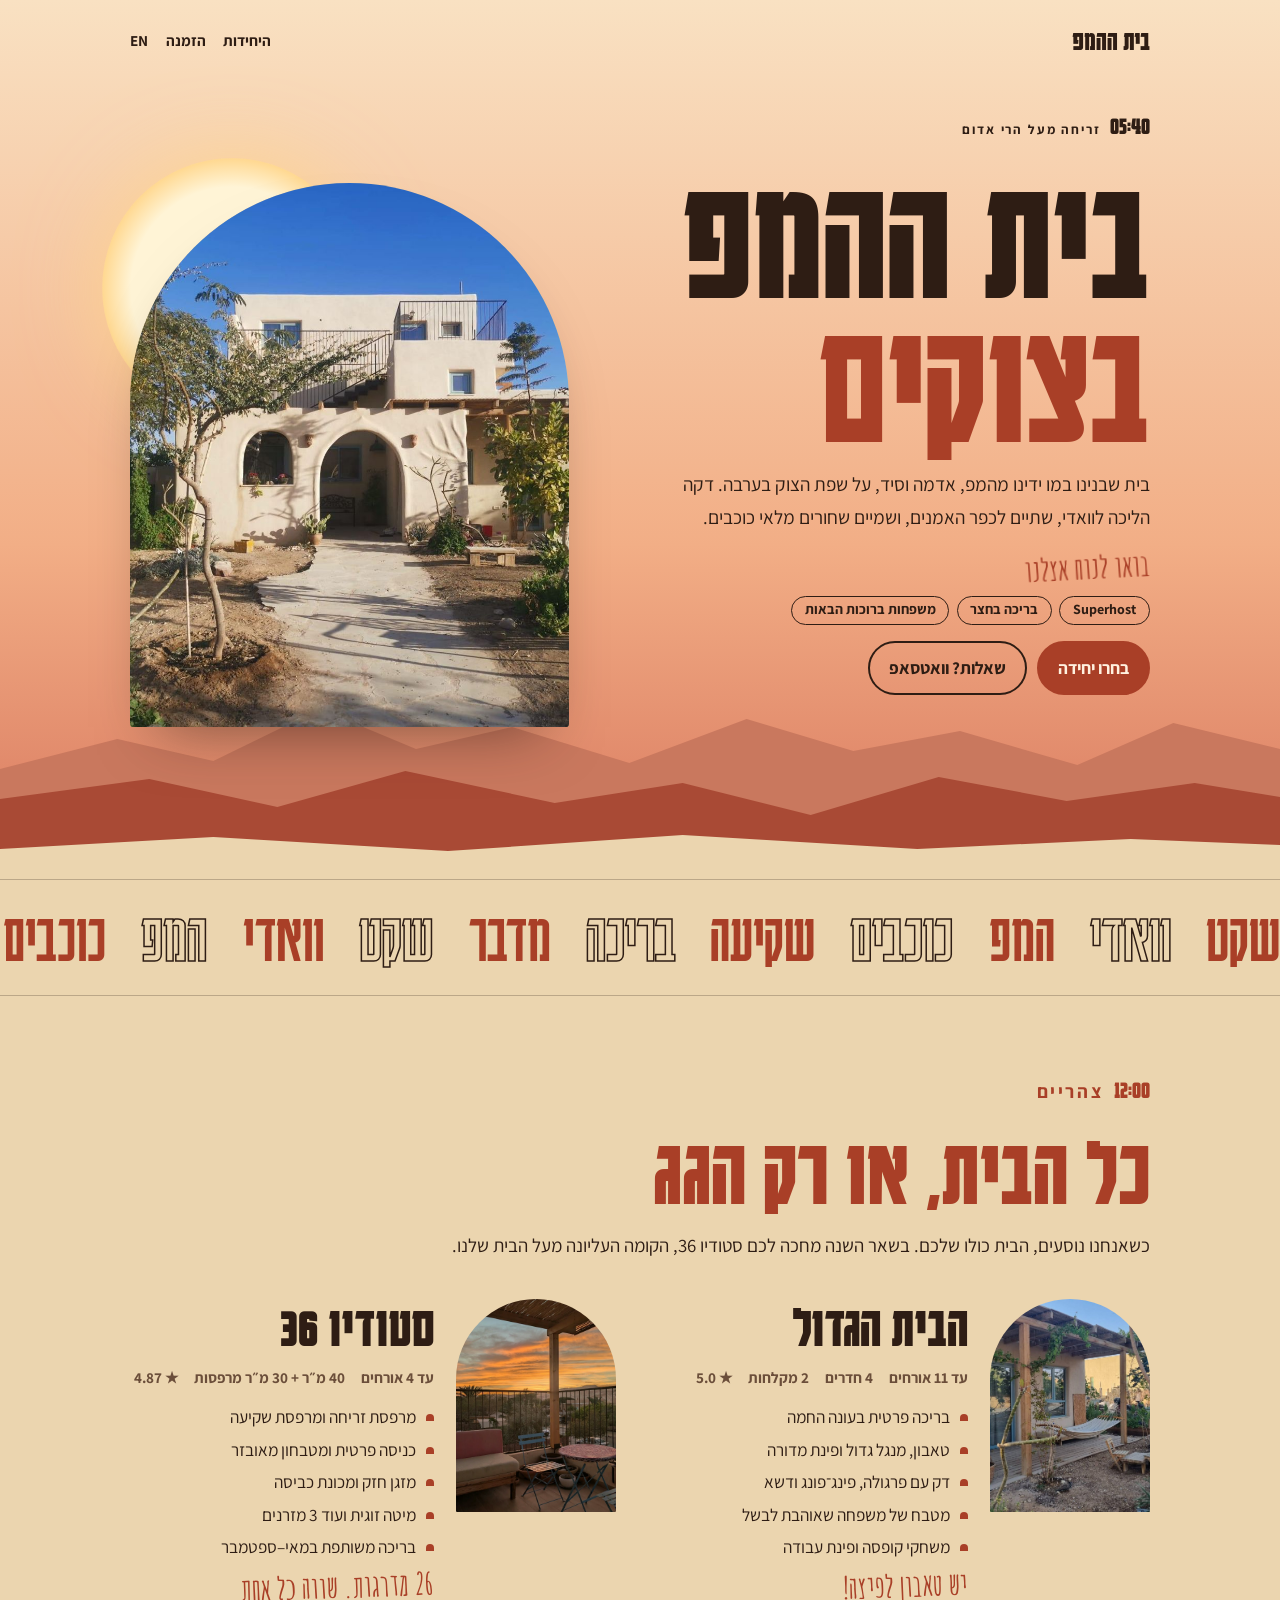
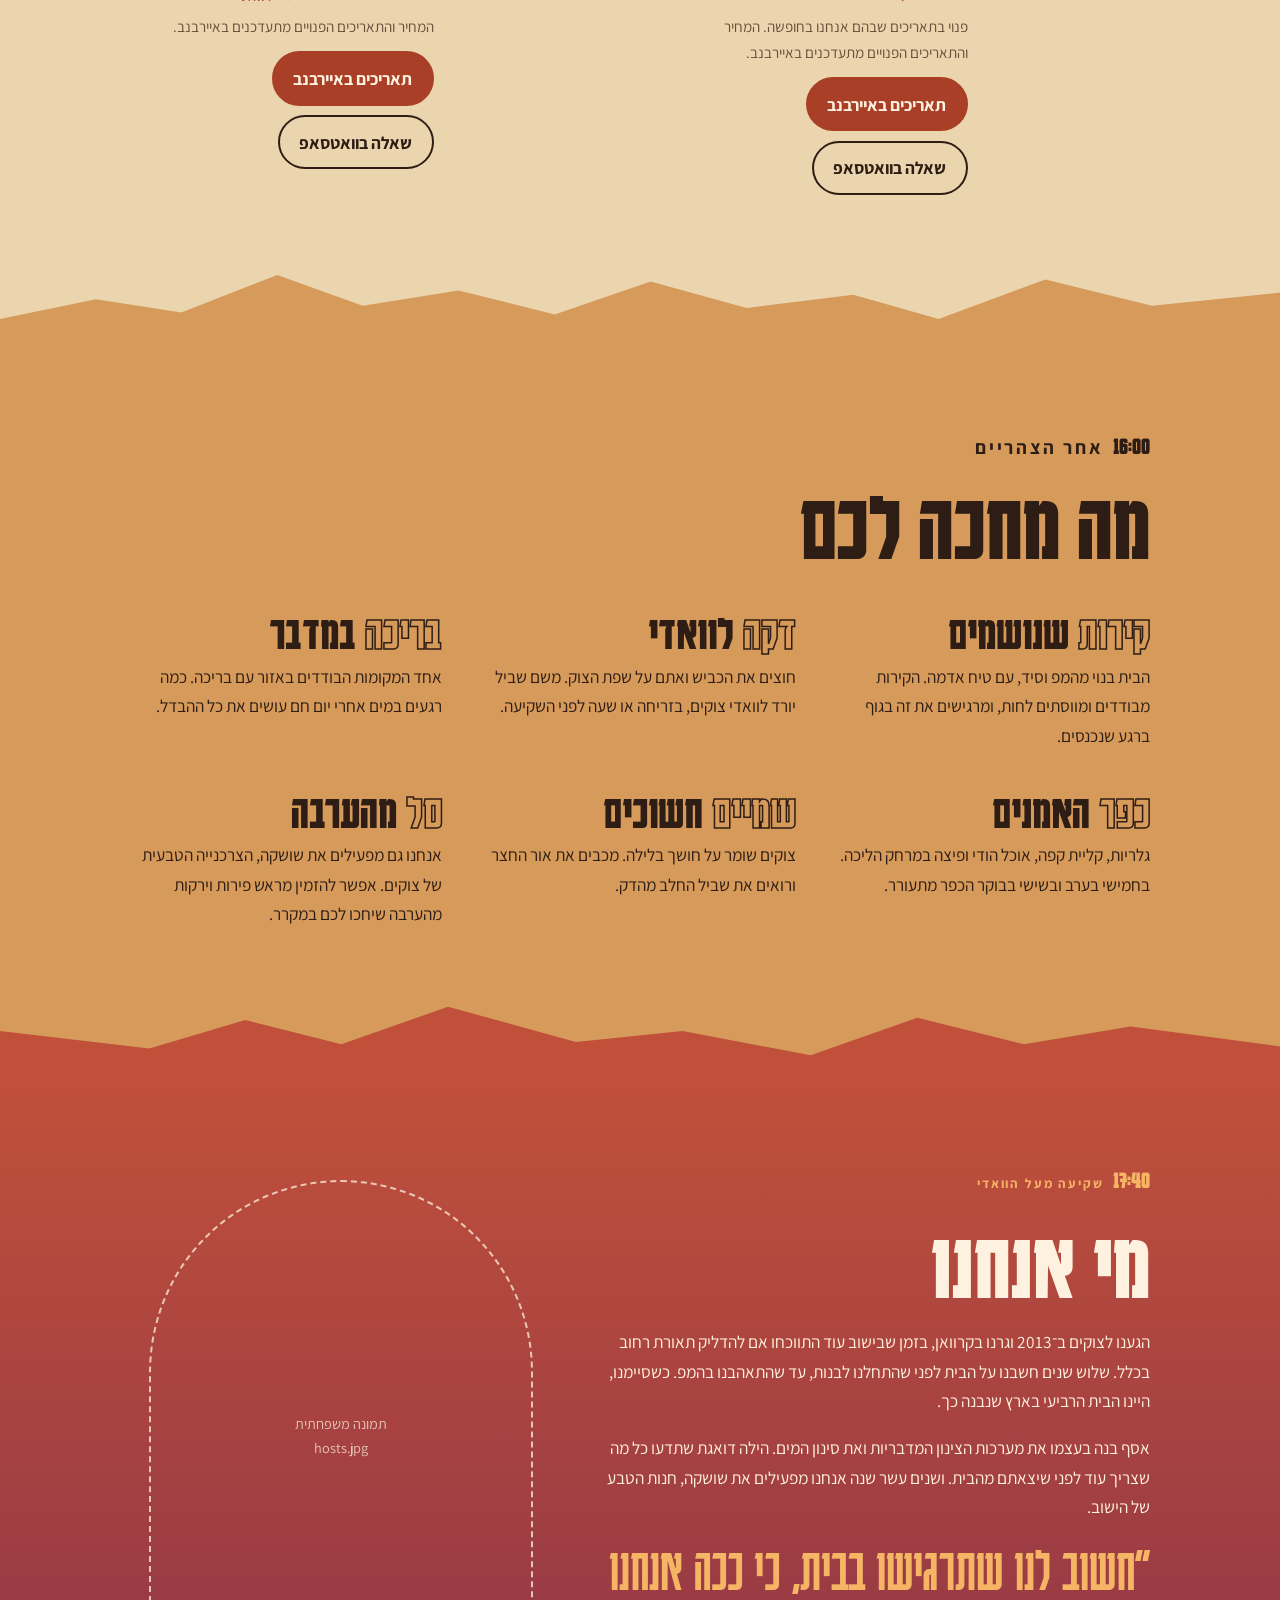
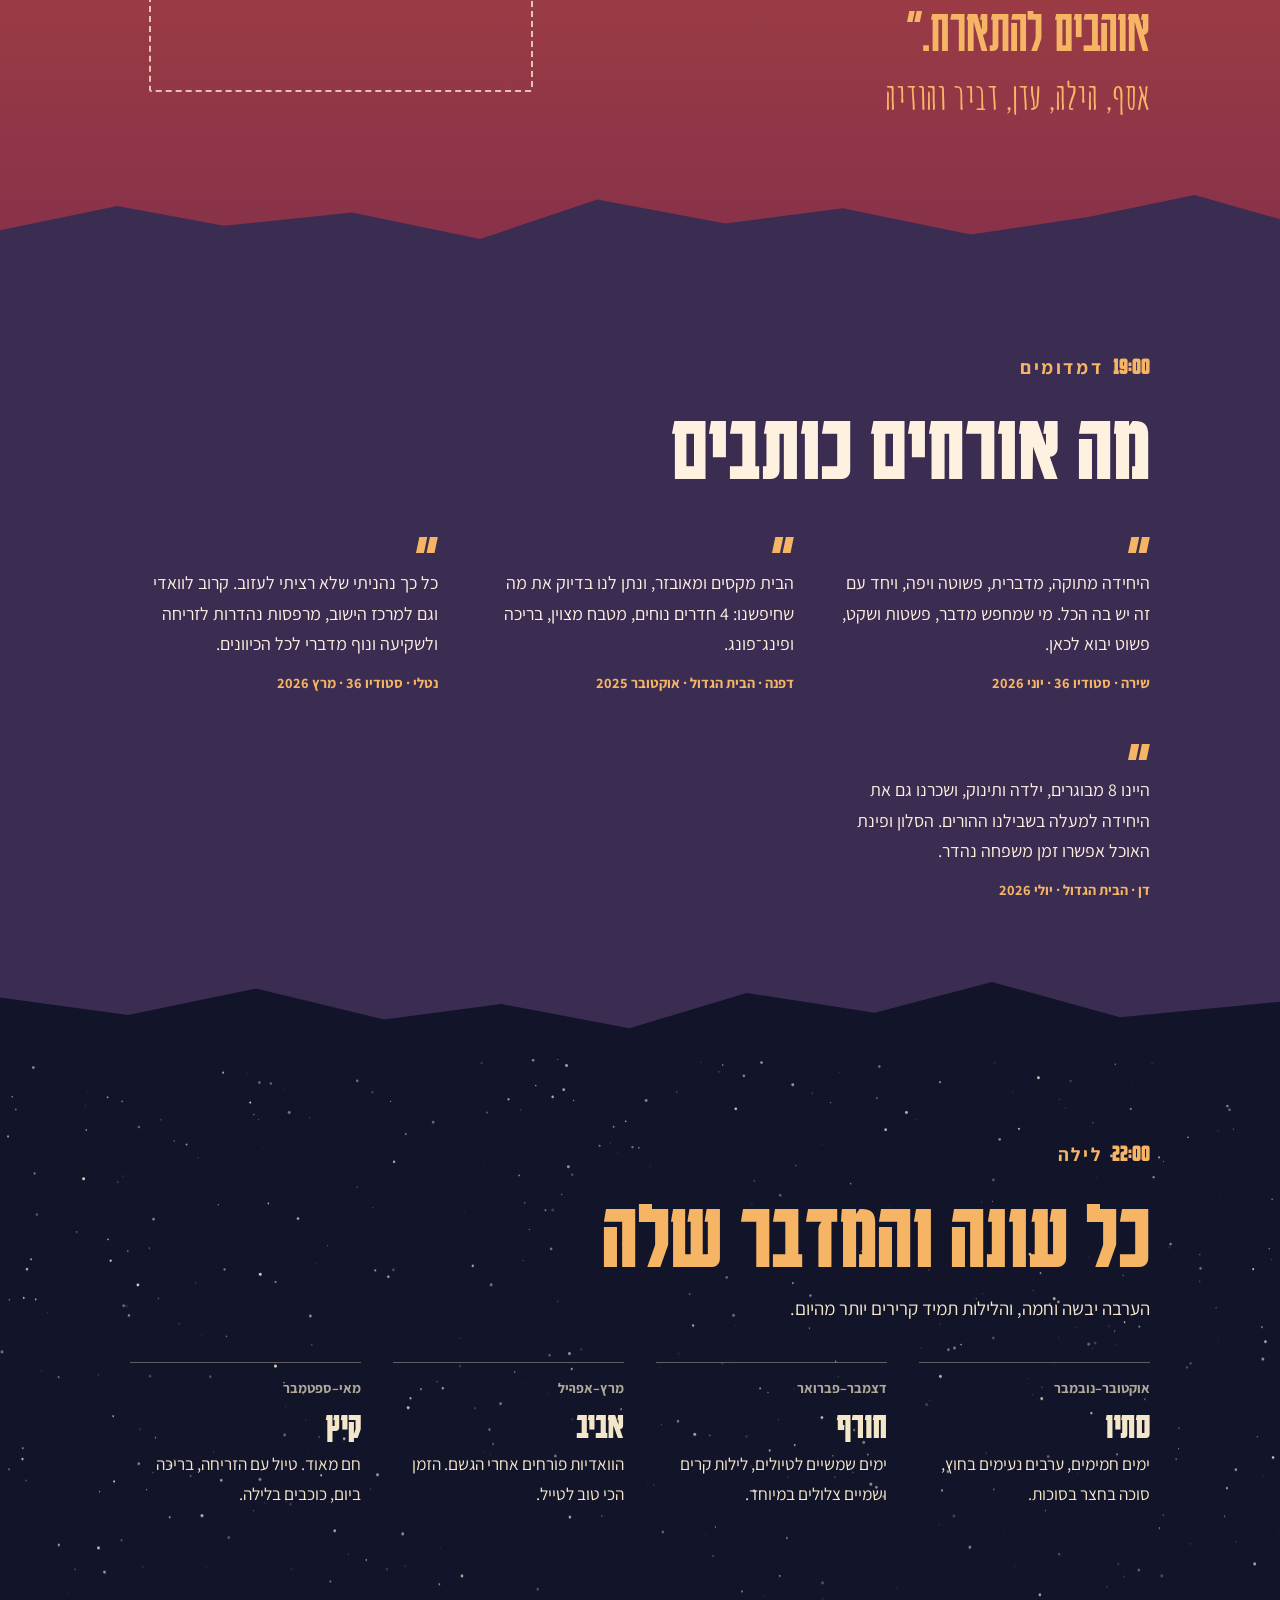
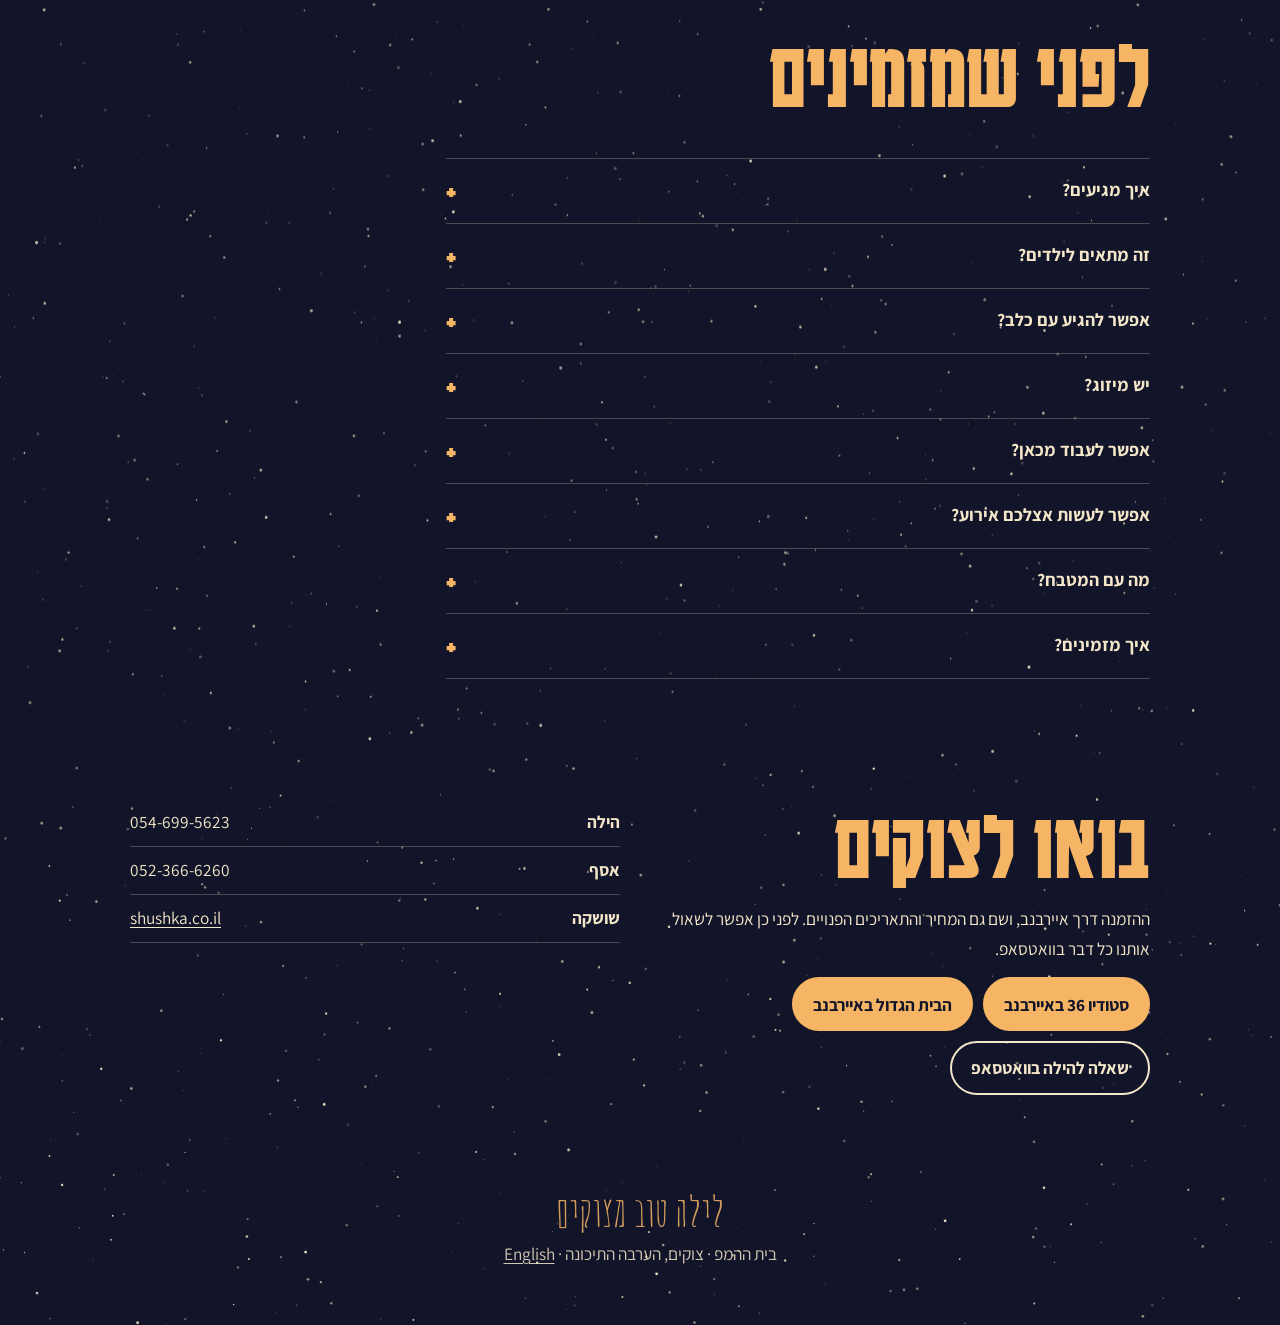
==== commit 63a13dd6: "House photos: deck on the site; door, living room, pool and deck in the guide; studio interior Co-Au" ====
--- a/index.html
+++ b/index.html
@@ -74,7 +74,7 @@
     </div>
     <div class="units">
       <article class="unit">
-        <div class="arch empty">תמונה: החצר עם הבריכה<br>house-1.jpg</div>
+        <div class="arch"><img src="assets/images/house-1.jpg" alt="הדק עם הפרגולה בחצר הבית: ערסל, כיסאות נוח ועצים צעירים" loading="lazy" width="1400" height="1050"></div>
         <div class="info">
           <h3>הבית הגדול</h3>
           <div class="specs"><span>עד 11 אורחים</span><span>4 חדרים</span><span>2 מקלחות</span><span>★ 5.0</span></div>
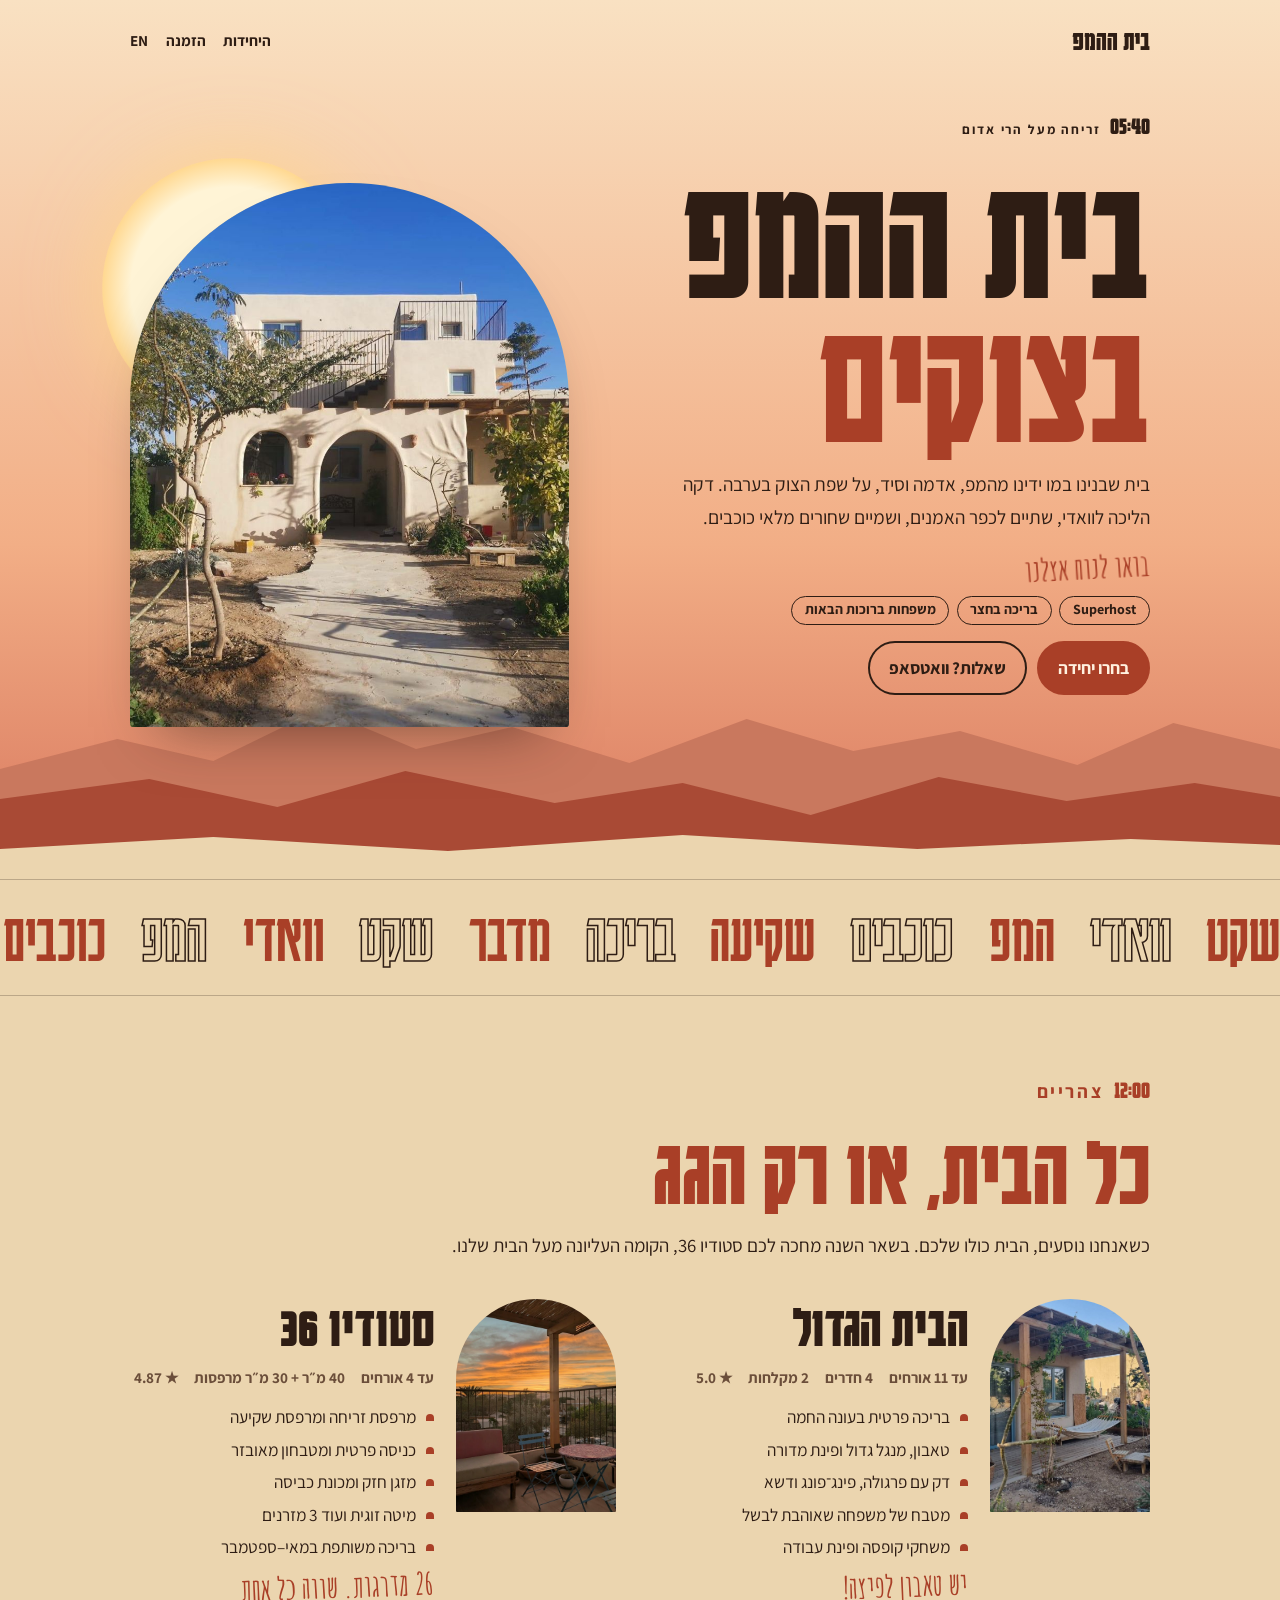
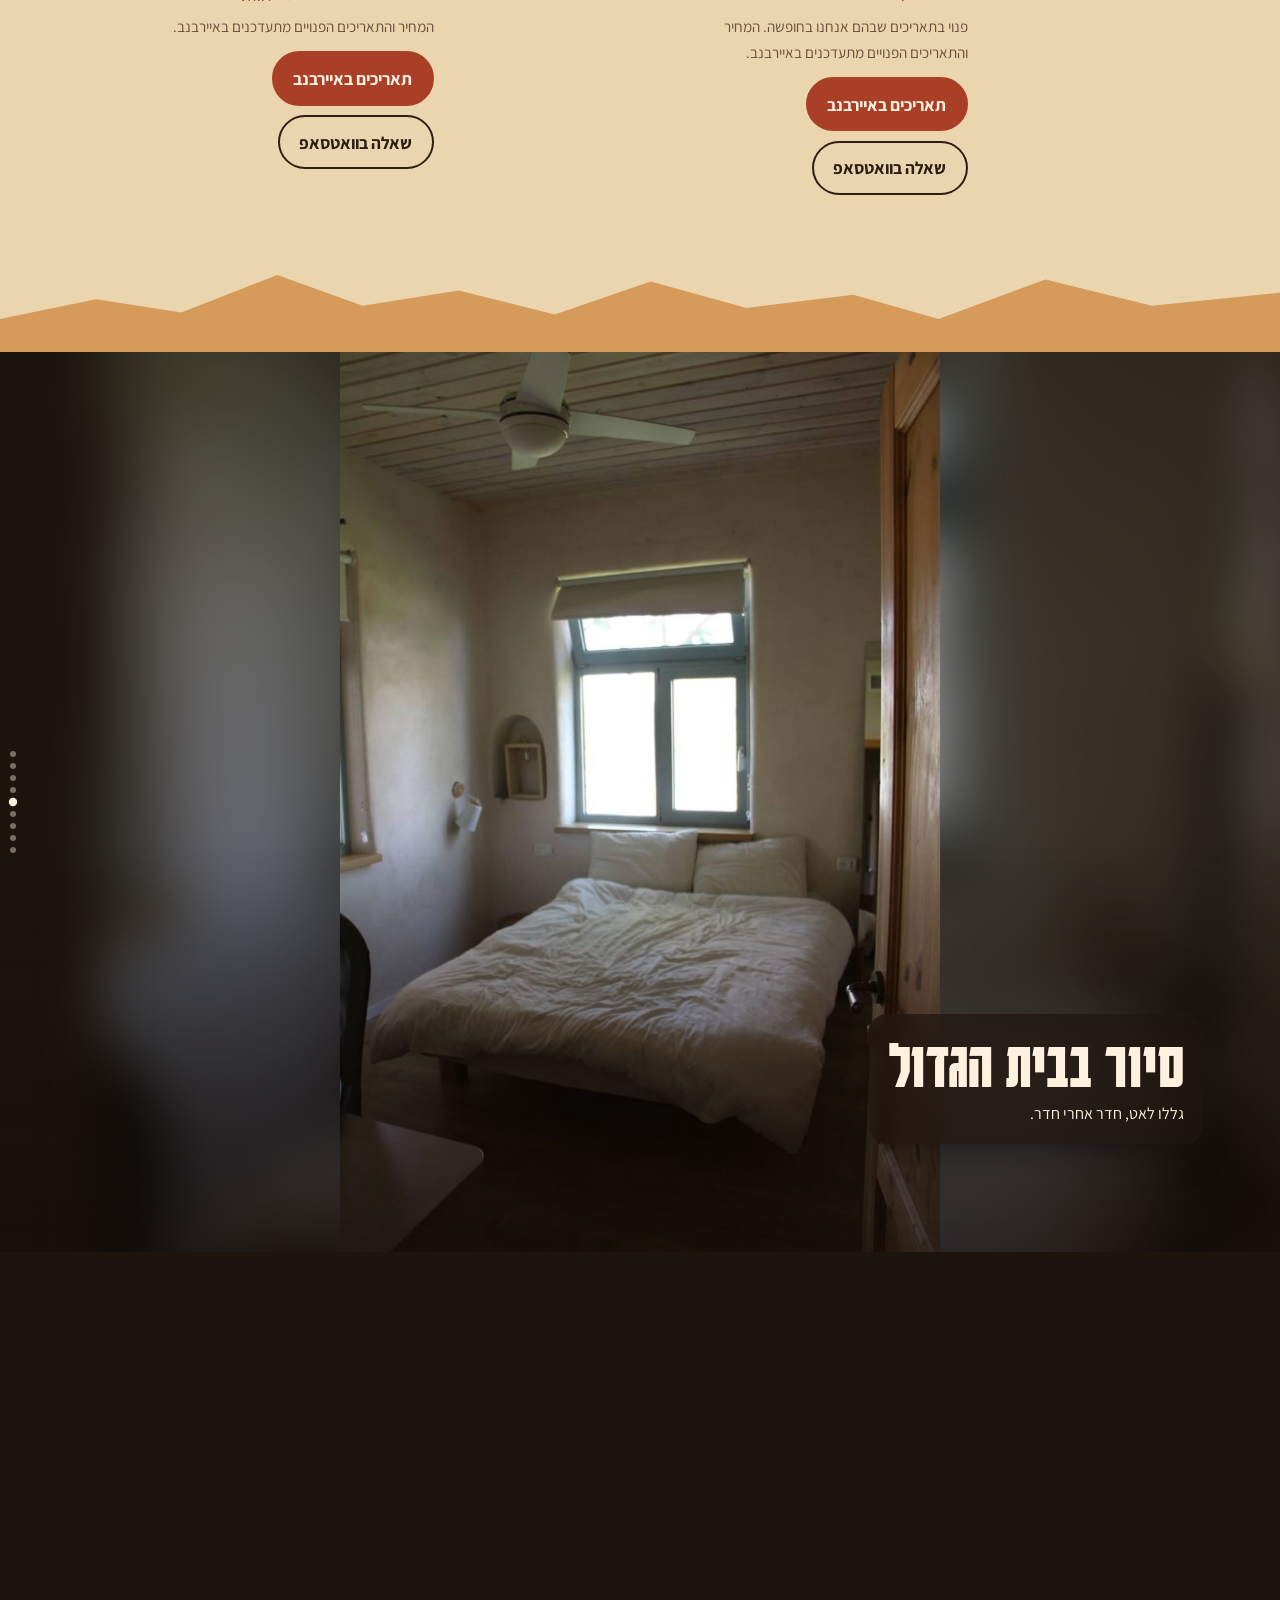
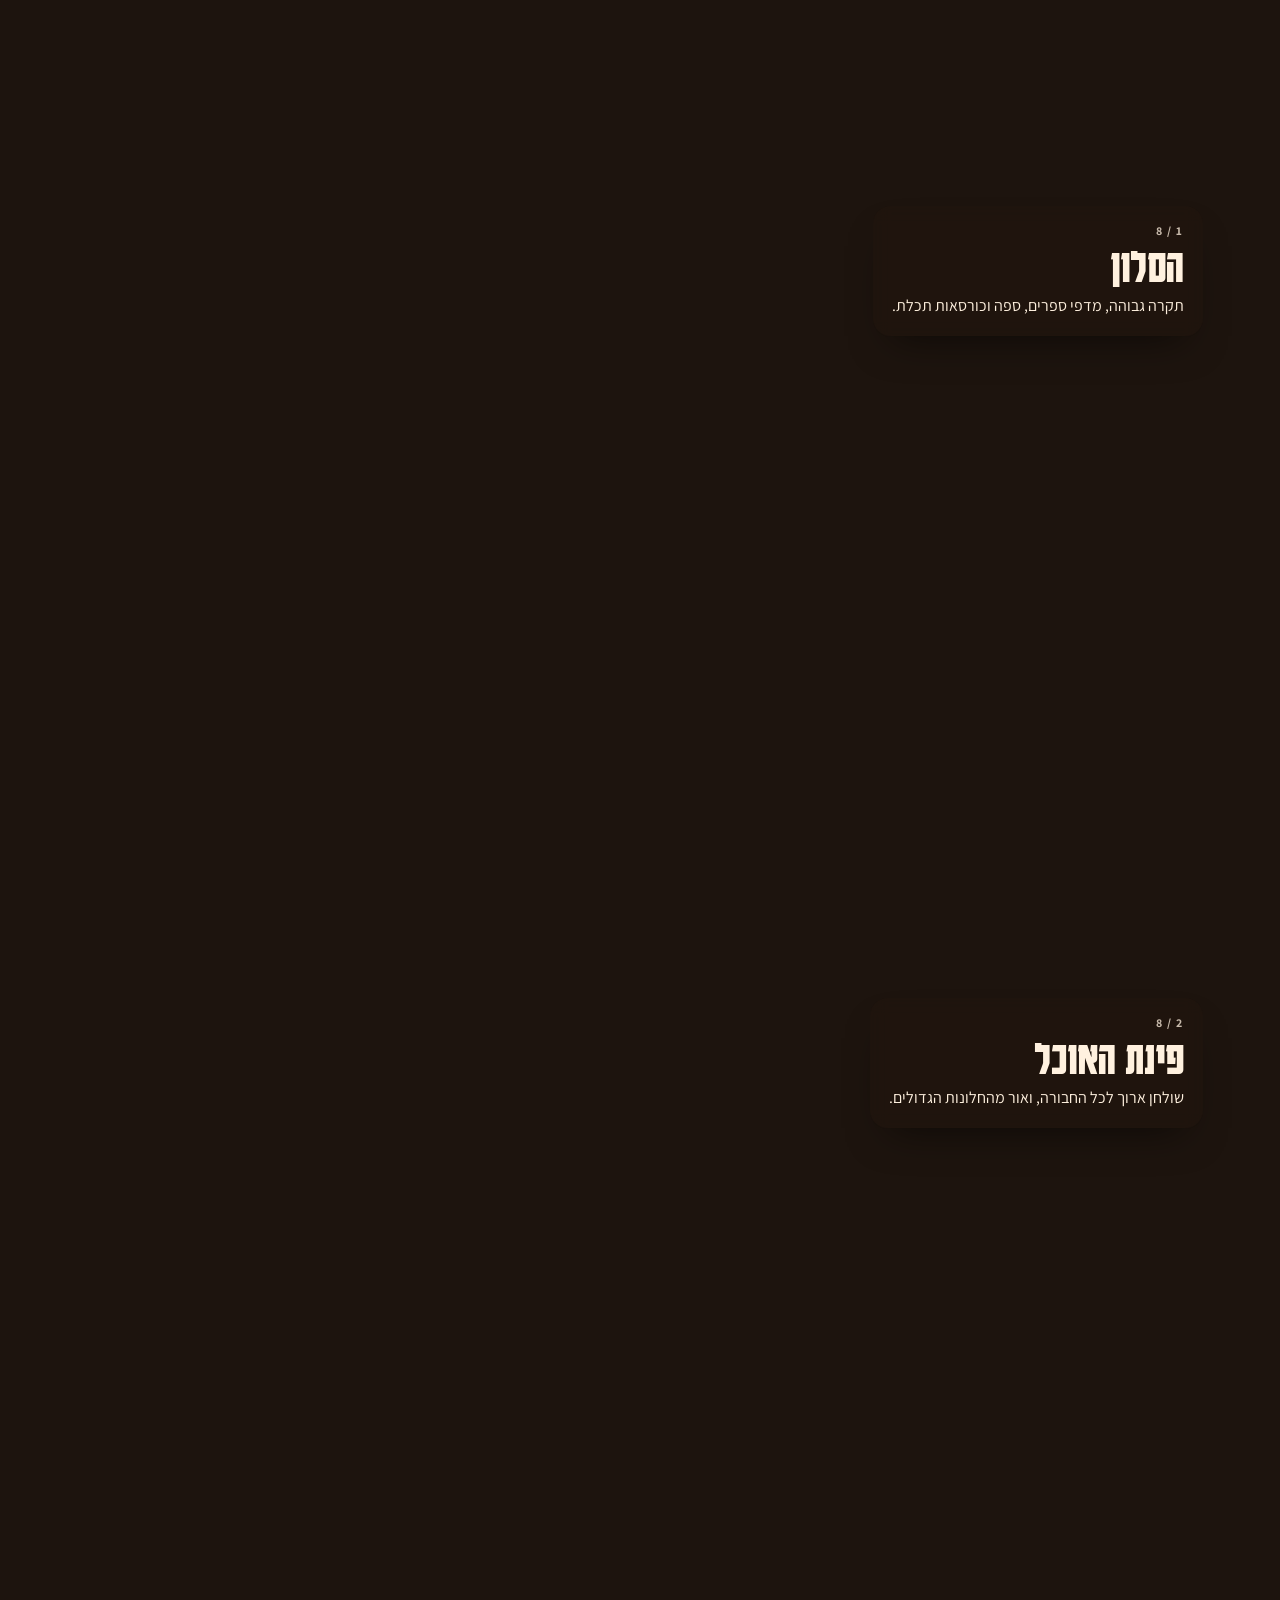
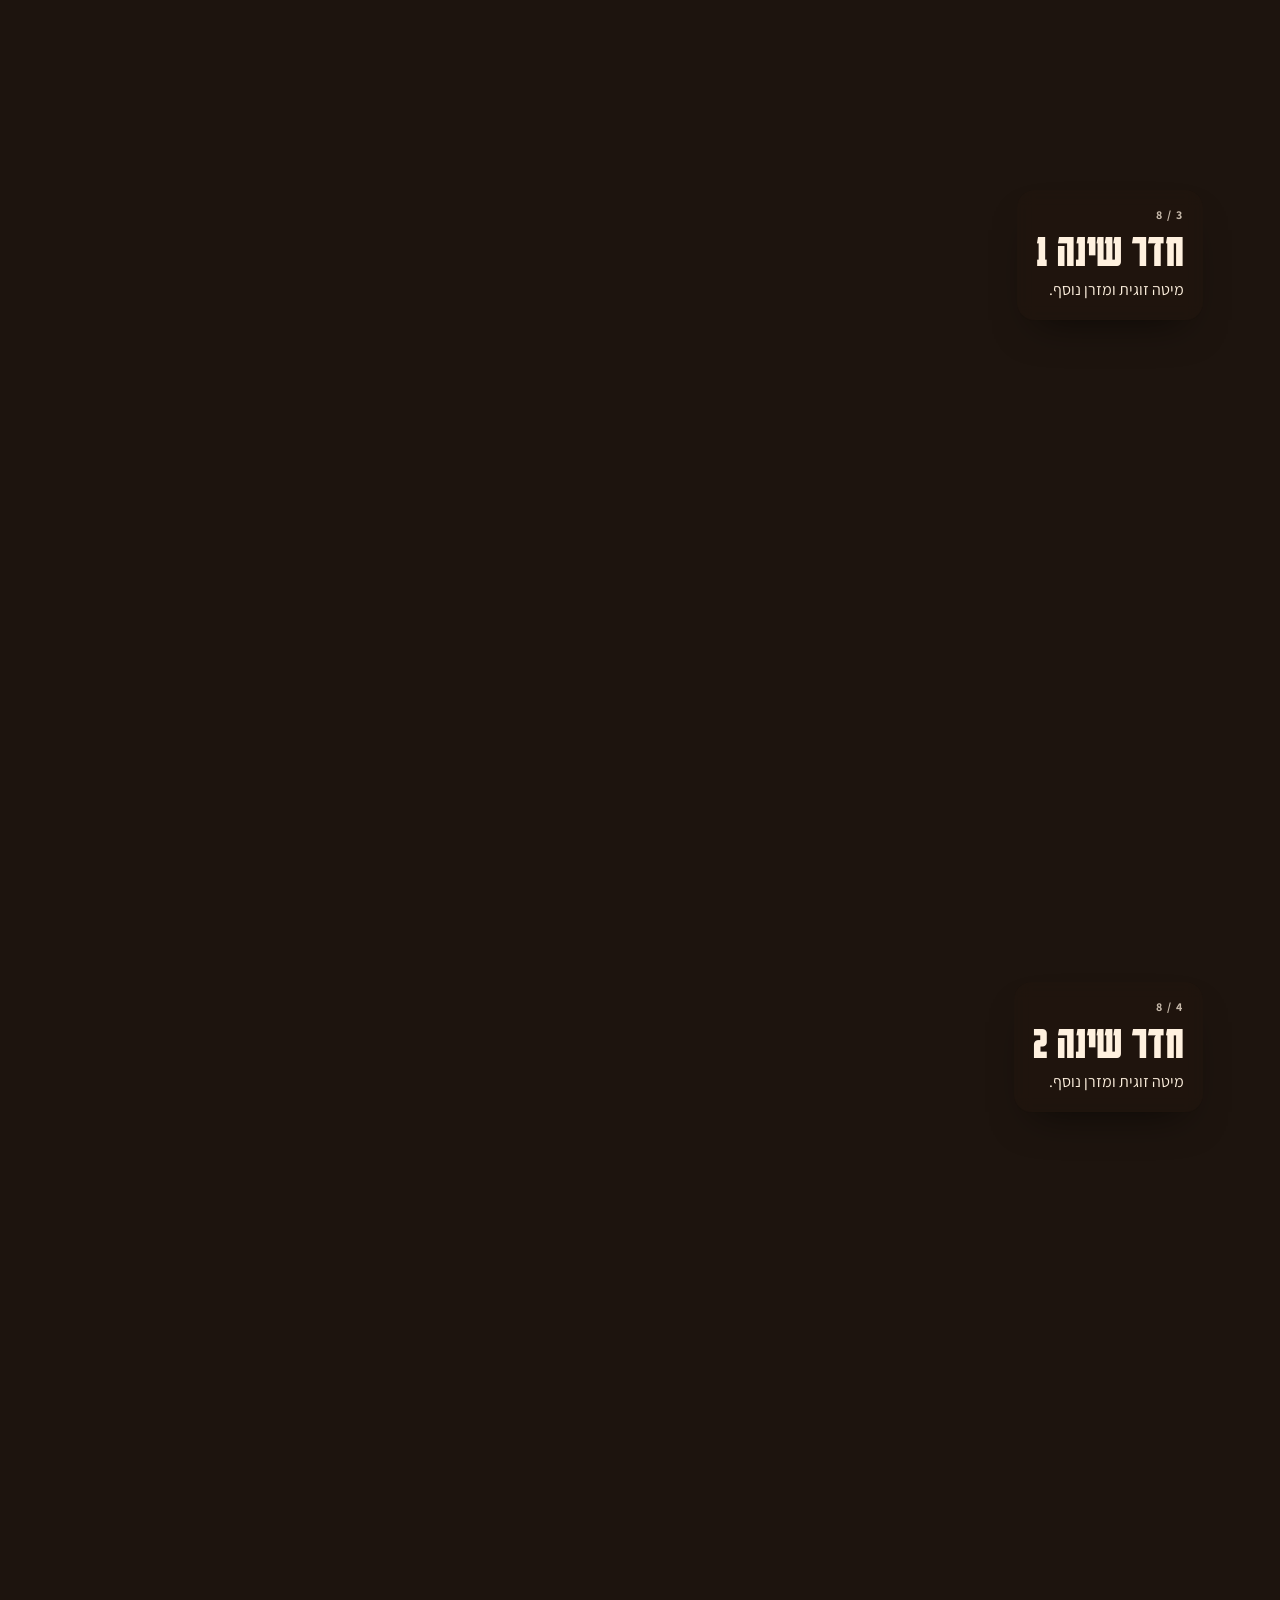
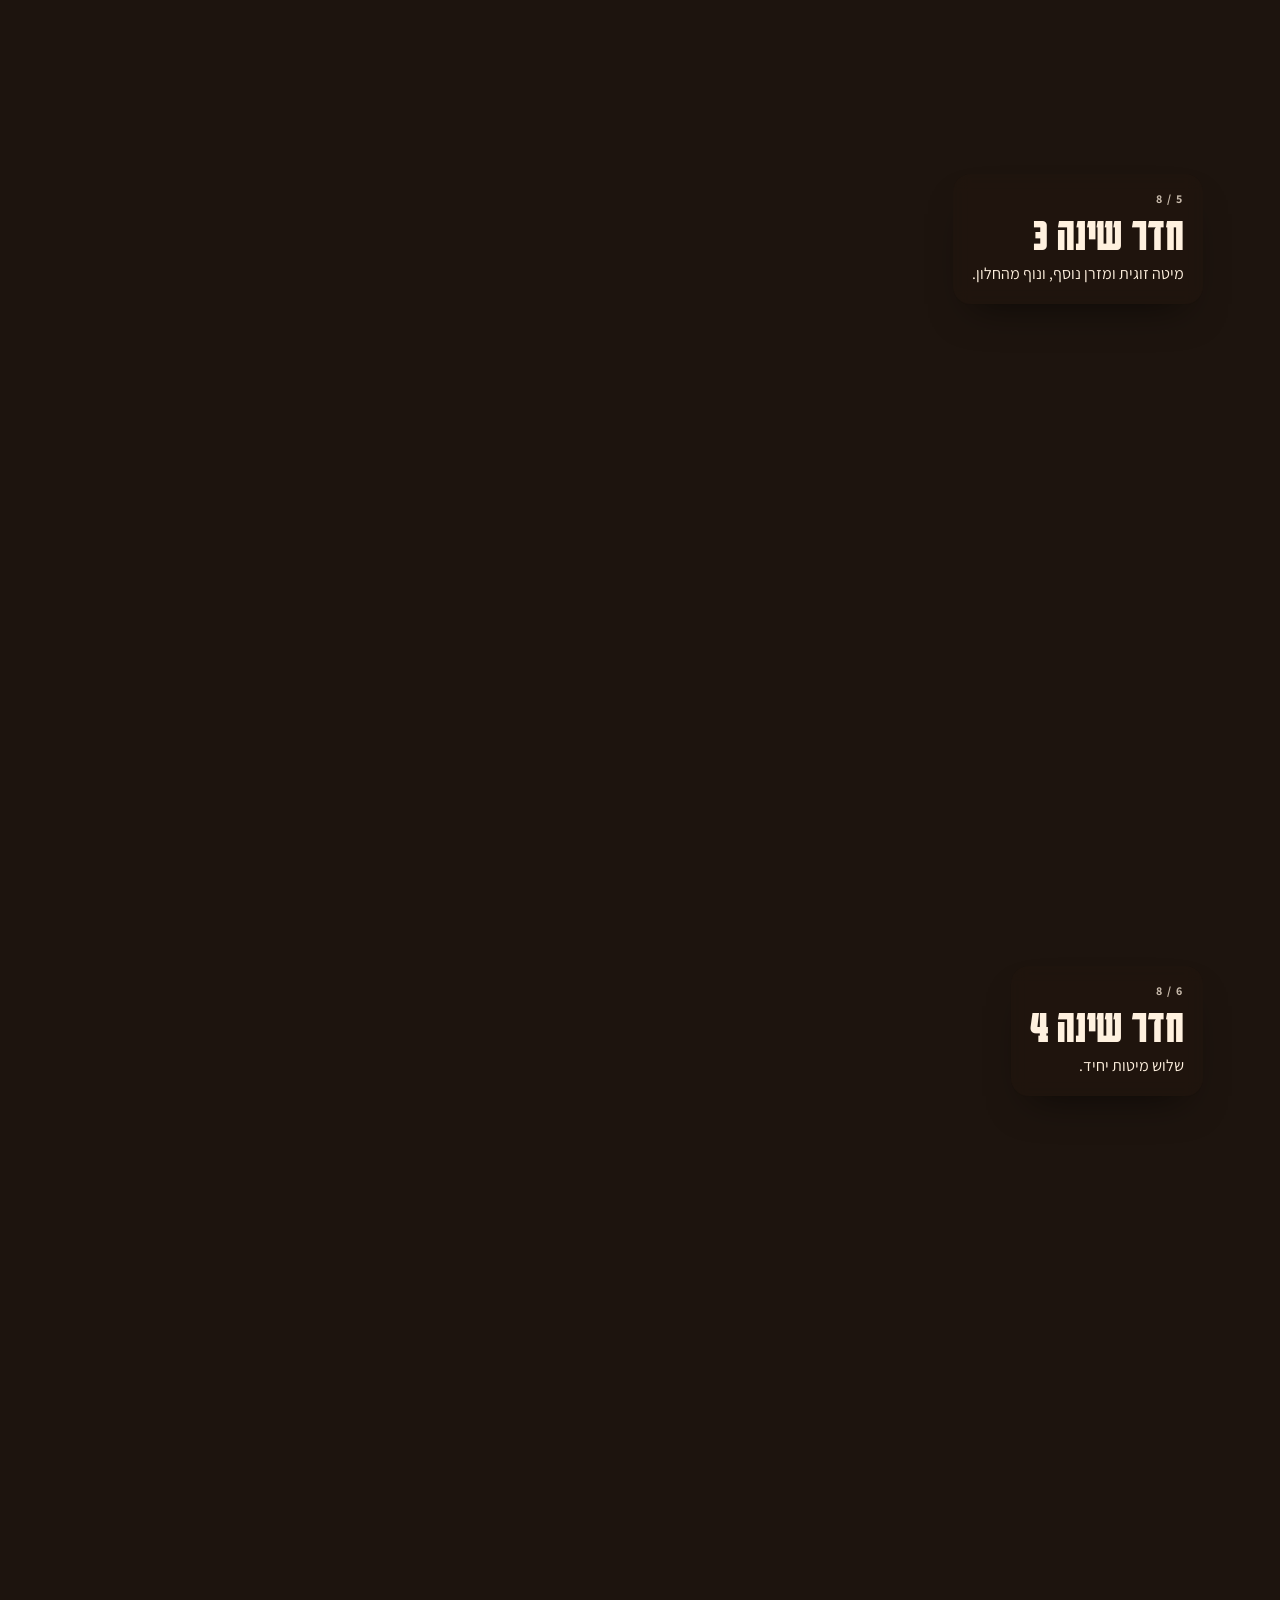
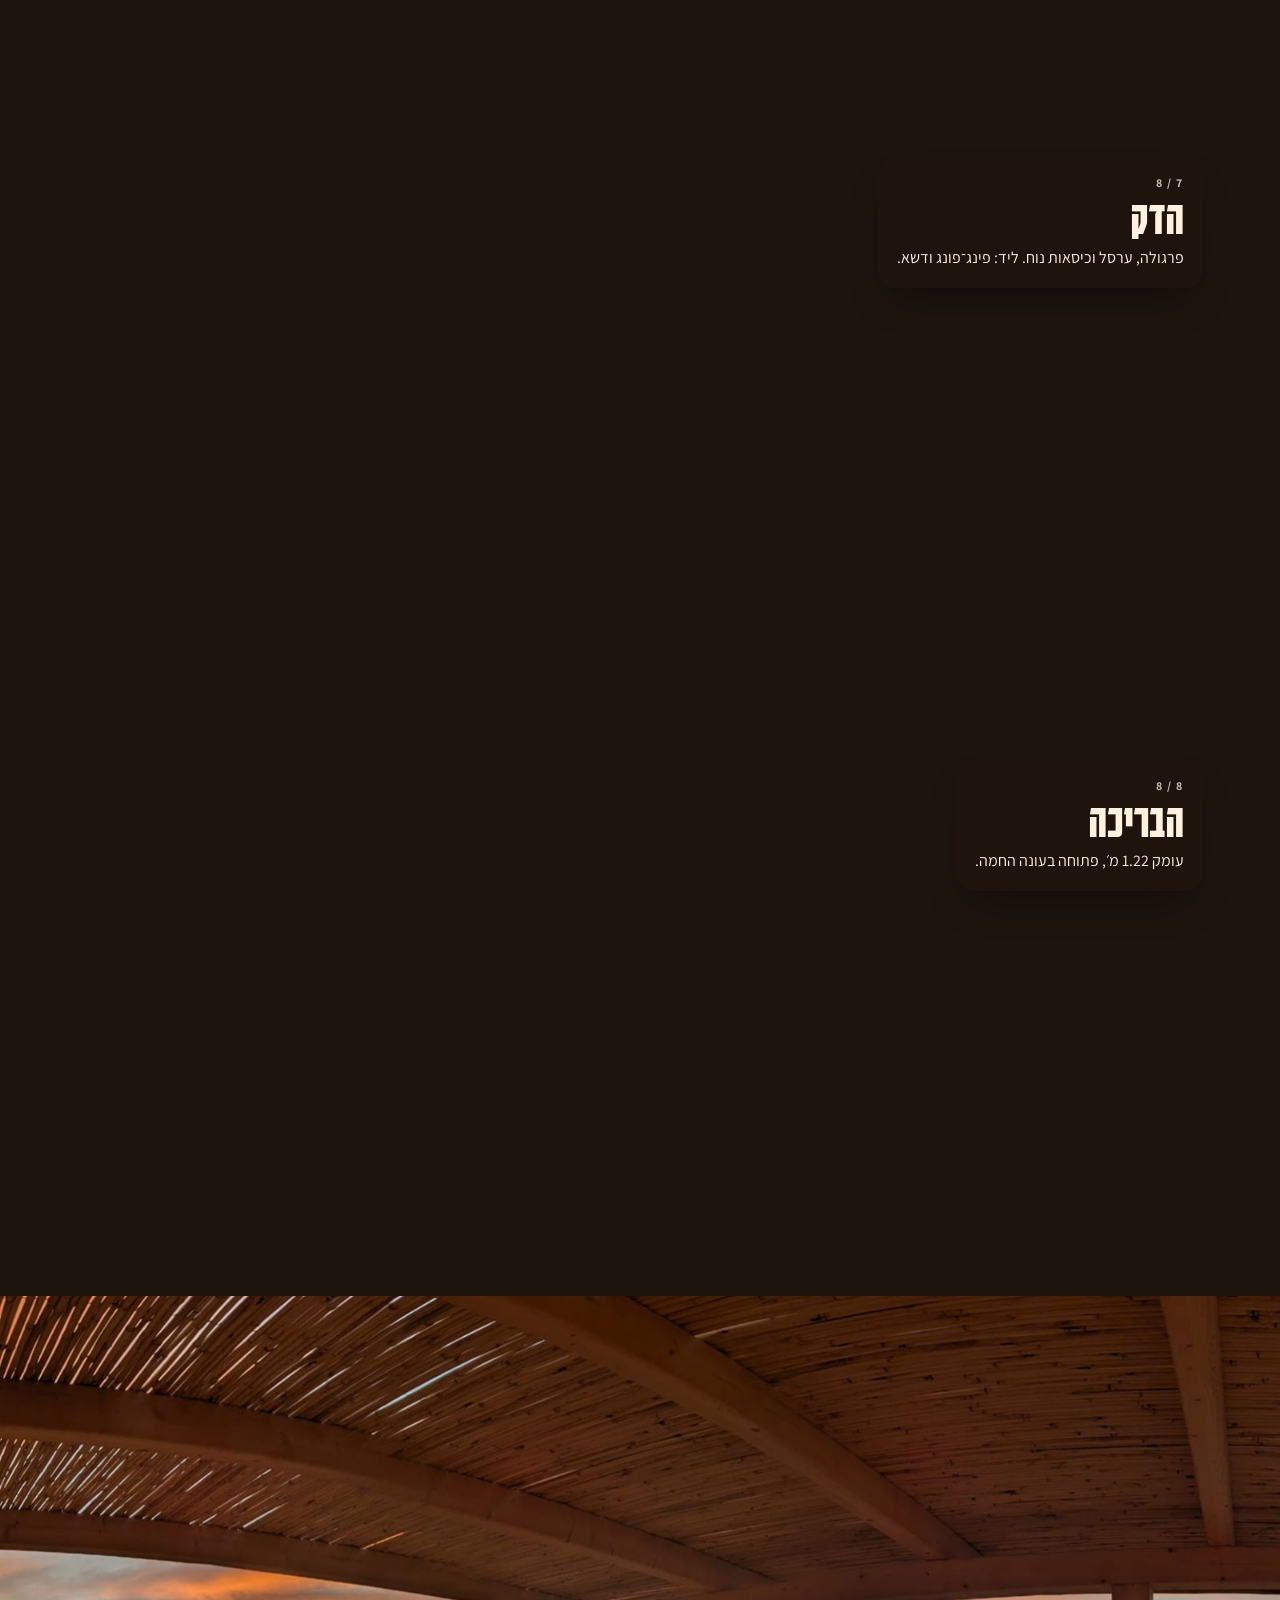
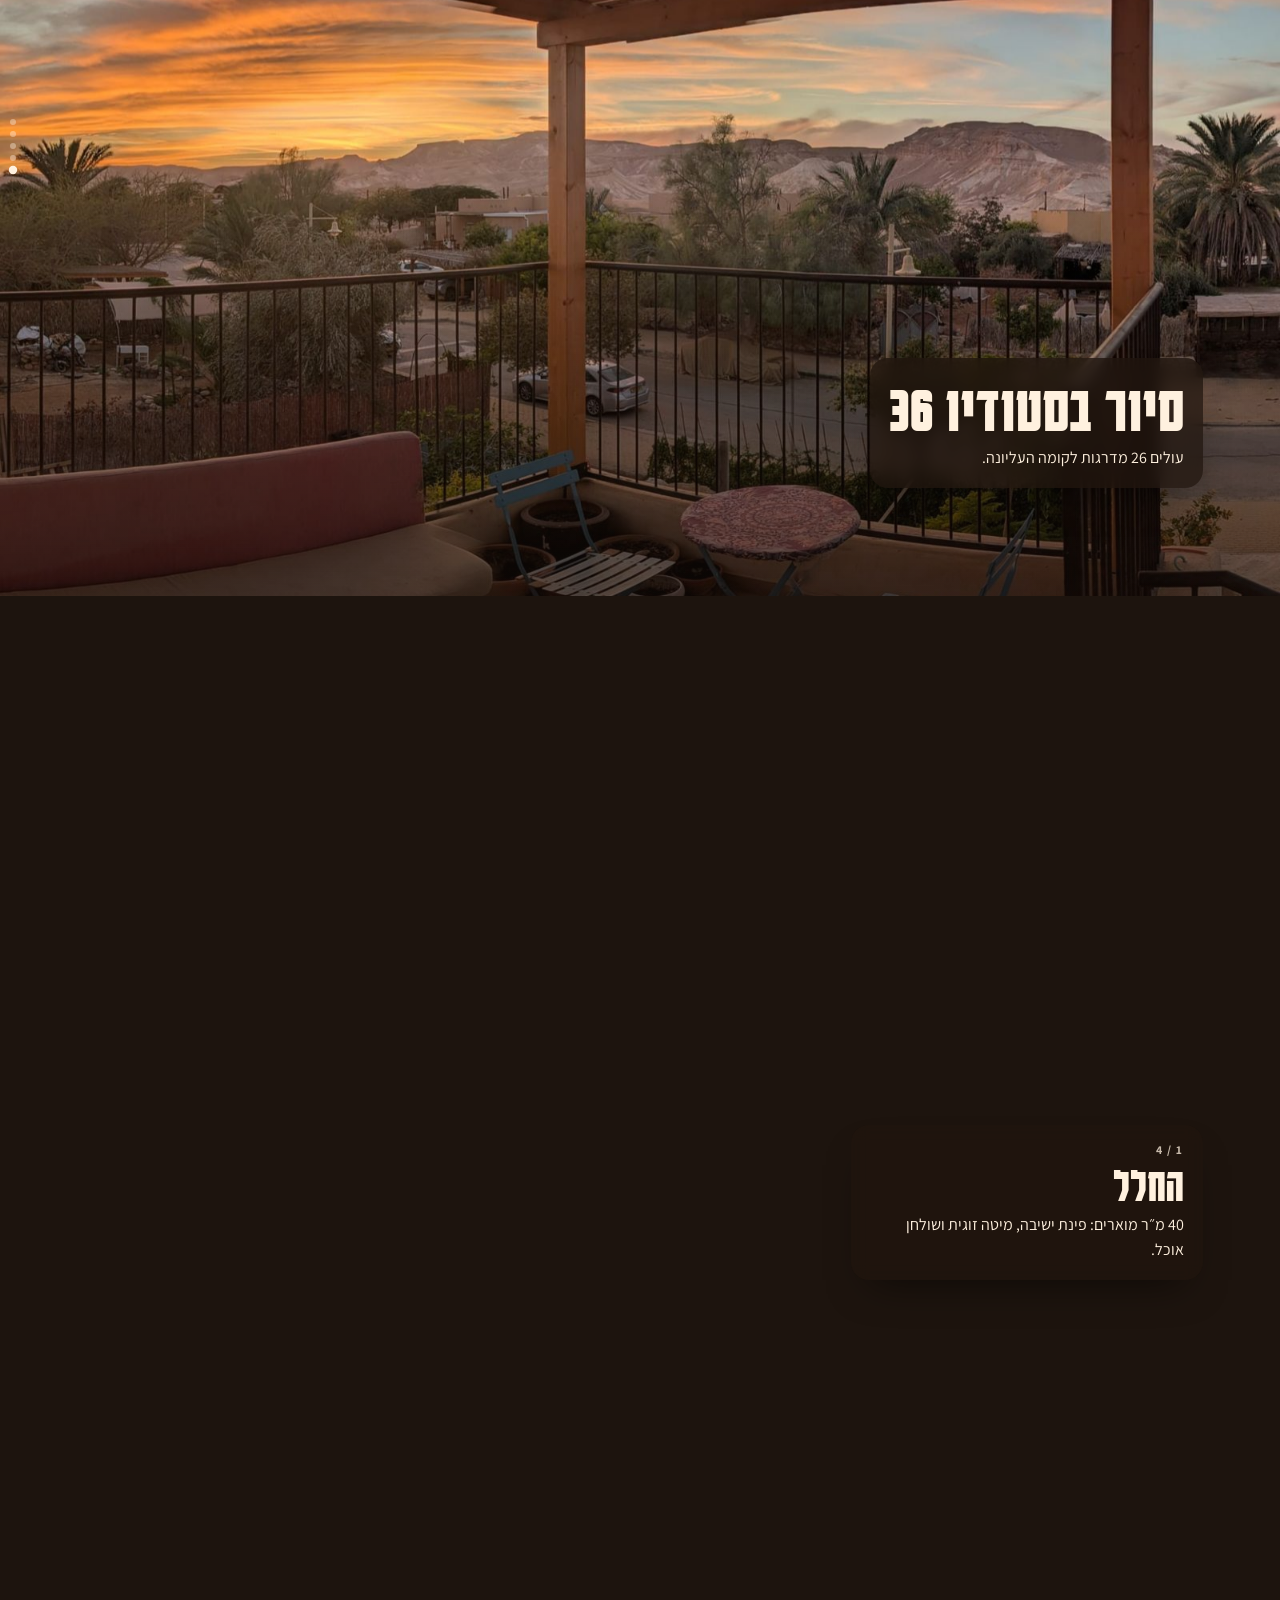
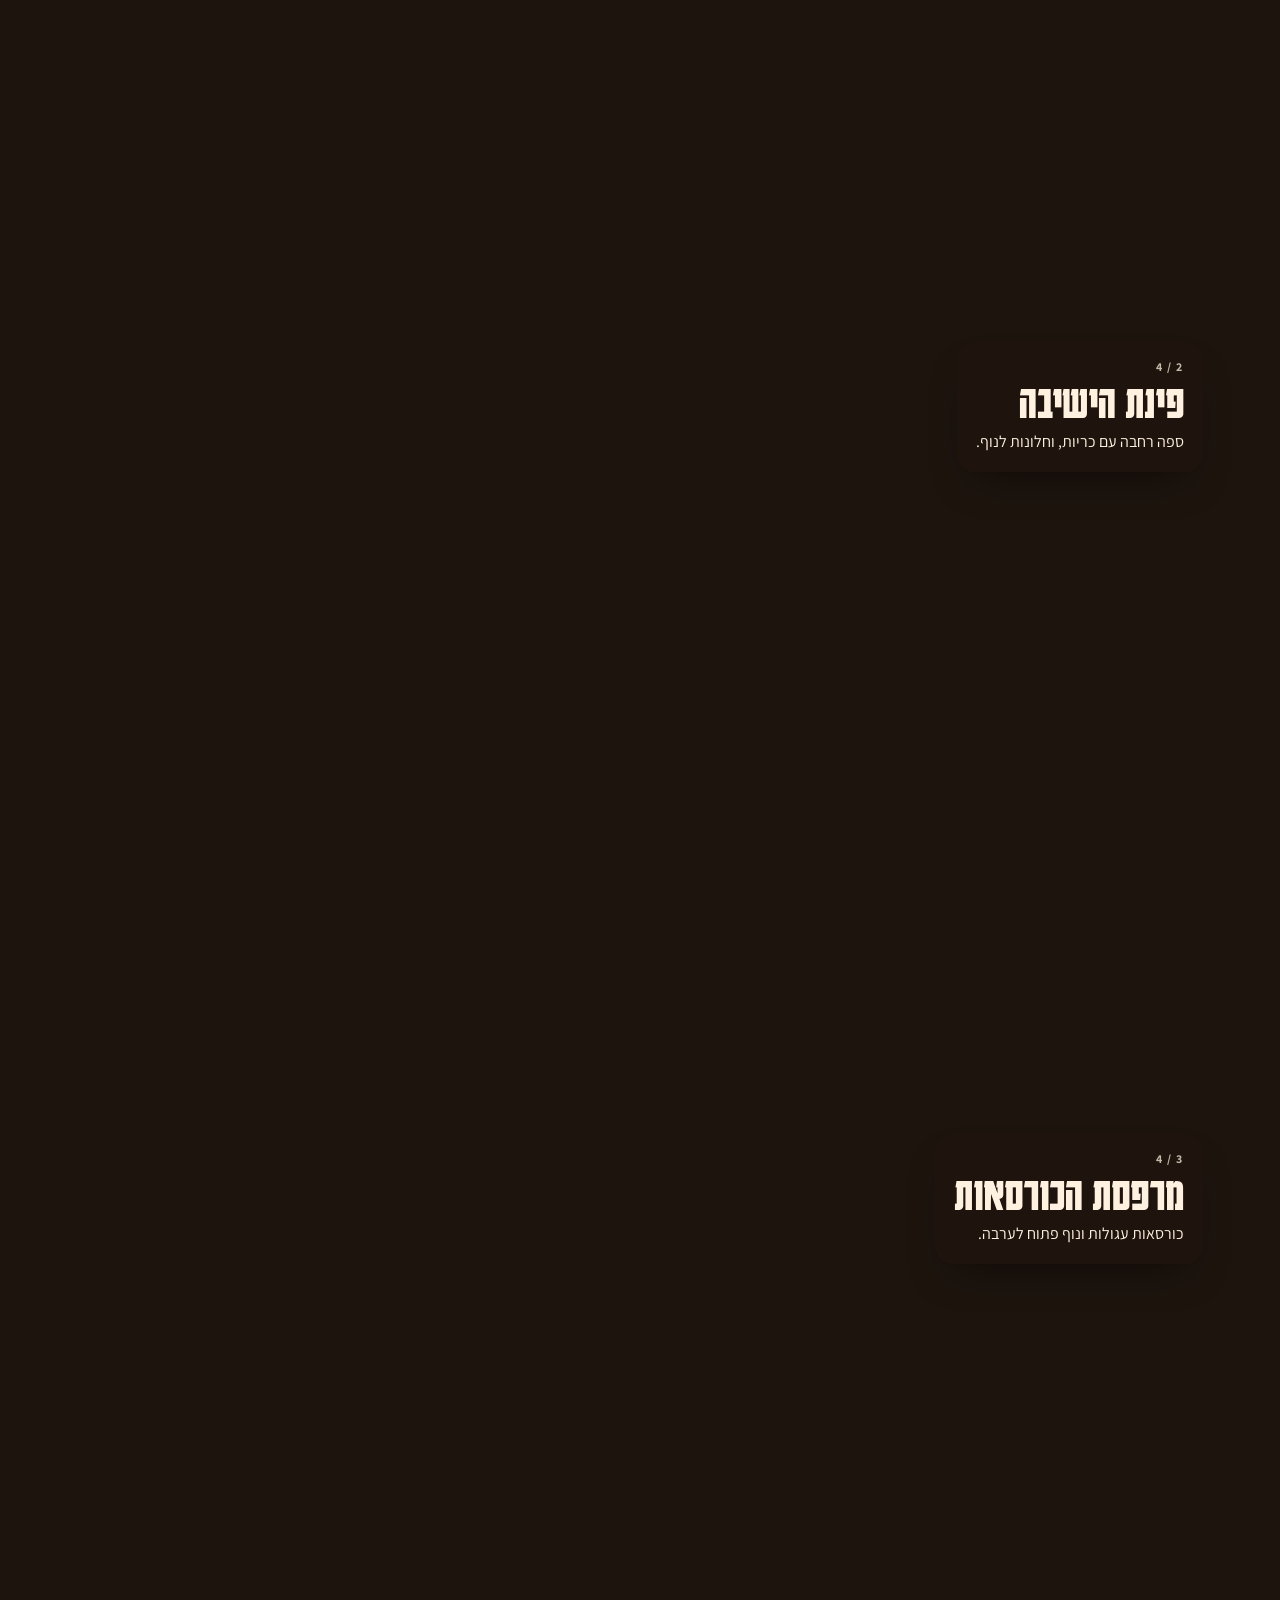
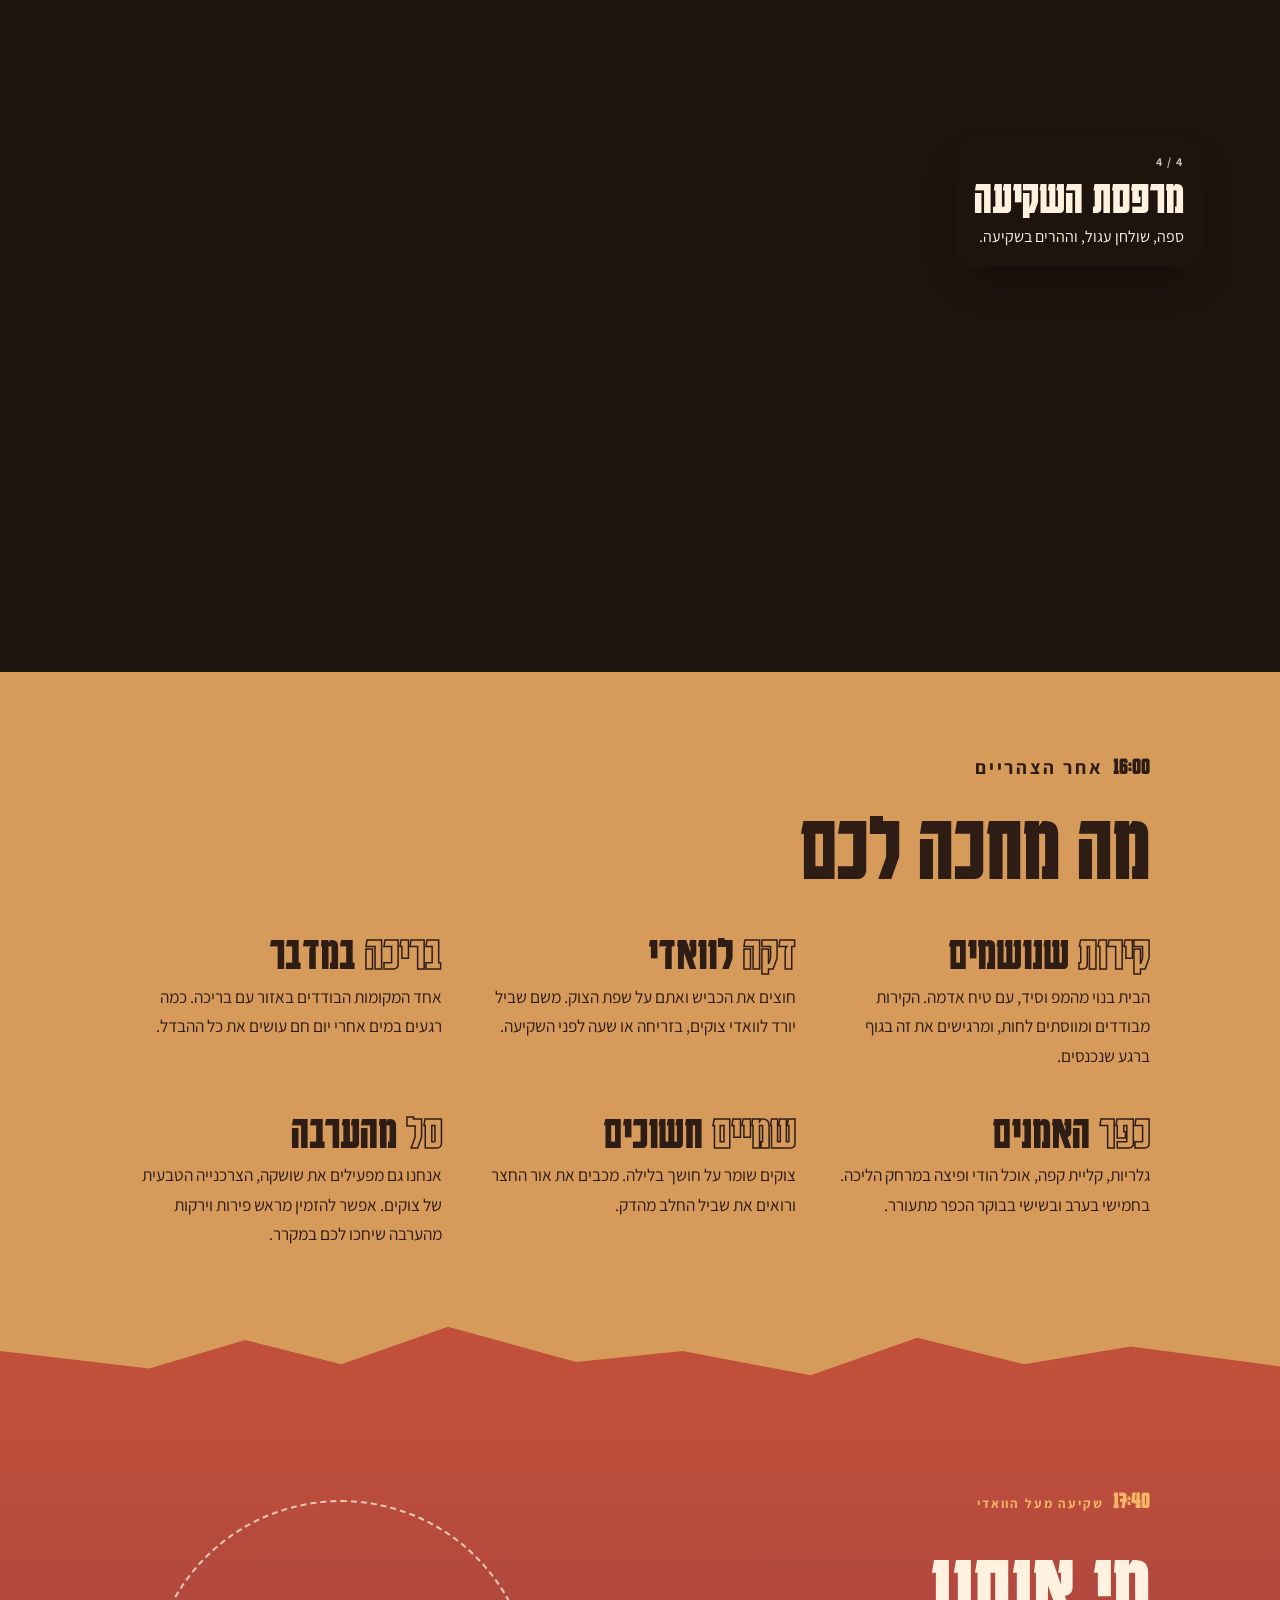
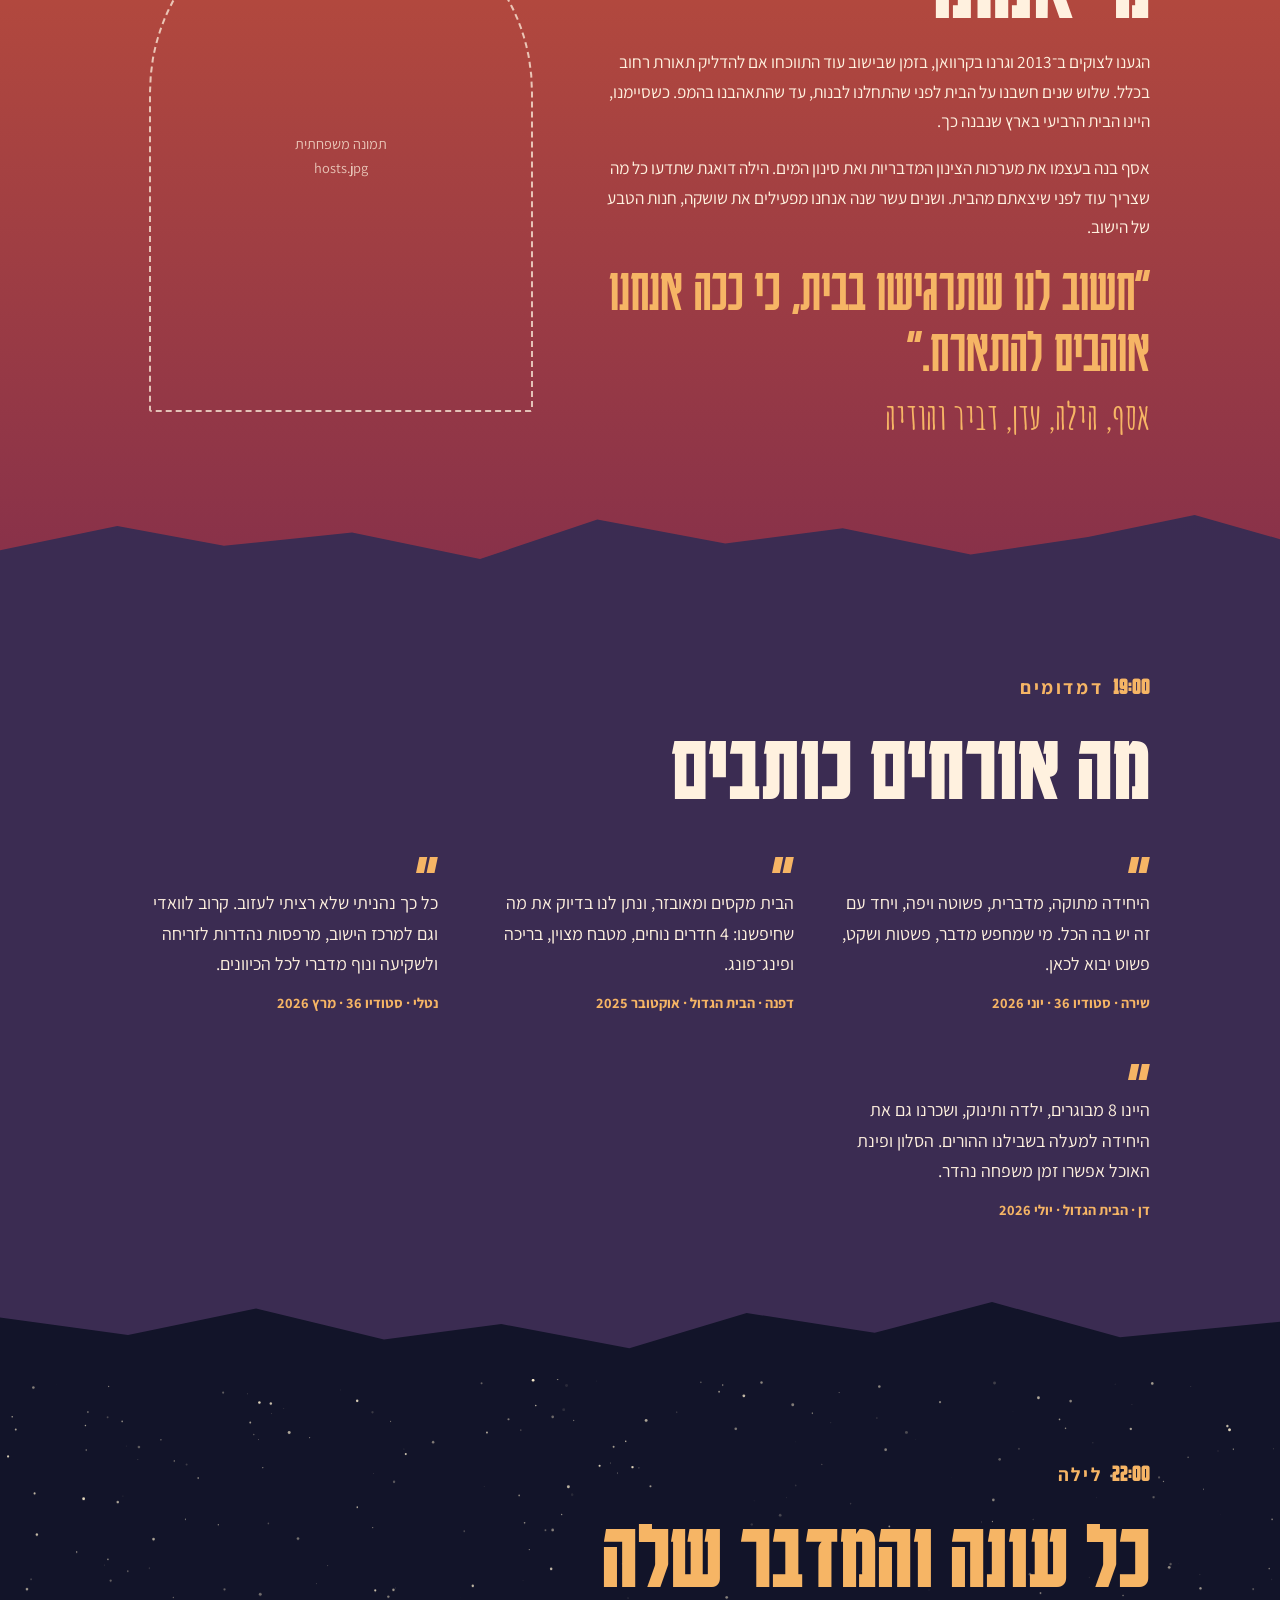
==== commit 4522486e: "Scroll tour of the house and the studio: pinned photos with text cards, on the site and in the guide" ====
--- a/index.html
+++ b/index.html
@@ -20,6 +20,7 @@
 <link rel="preconnect" href="https://fonts.gstatic.com" crossorigin>
 <link rel="stylesheet" href="https://fonts.googleapis.com/css2?family=Karantina:wght@400;700&family=Assistant:wght@400;600;700&family=Amatic+SC:wght@700&display=swap">
 <link rel="stylesheet" href="assets/site.css">
+<link rel="stylesheet" href="assets/tour.css">
 <script type="application/ld+json">
 {"@context":"https://schema.org","@type":"LodgingBusiness","name":"בית ההמפ בצוקים","alternateName":"Tzukim Hemp House","url":"https://stay.shushka.co.il/","image":"https://stay.shushka.co.il/assets/images/house-front.jpg","telephone":"+972546995623","address":{"@type":"PostalAddress","addressLocality":"צוקים","addressRegion":"הערבה התיכונה","addressCountry":"IL"}}
 </script>
@@ -119,6 +120,48 @@
 </div>
 
 <div class="band afternoon">
+<section class="tour" aria-label="סיור בבית הגדול">
+  <div class="tour-stage">
+    <div class="tour-slide"><img class="blur" src="assets/images/house-path.jpg" alt="" loading="lazy"><img class="pic" src="assets/images/house-path.jpg" alt="סיור בבית הגדול" loading="eager"></div>
+    <div class="tour-slide"><img class="blur" src="assets/images/house-living.jpg" alt="" loading="lazy"><img class="pic" src="assets/images/house-living.jpg" alt="הסלון" loading="lazy"></div>
+    <div class="tour-slide"><img class="blur" src="assets/images/house-dining.jpg" alt="" loading="lazy"><img class="pic" src="assets/images/house-dining.jpg" alt="פינת האוכל" loading="lazy"></div>
+    <div class="tour-slide"><img class="blur" src="assets/images/house-bed1.jpg" alt="" loading="lazy"><img class="pic" src="assets/images/house-bed1.jpg" alt="חדר שינה 1" loading="lazy"></div>
+    <div class="tour-slide"><img class="blur" src="assets/images/house-bed2.jpg" alt="" loading="lazy"><img class="pic" src="assets/images/house-bed2.jpg" alt="חדר שינה 2" loading="lazy"></div>
+    <div class="tour-slide"><img class="blur" src="assets/images/house-bed3.jpg" alt="" loading="lazy"><img class="pic" src="assets/images/house-bed3.jpg" alt="חדר שינה 3" loading="lazy"></div>
+    <div class="tour-slide"><img class="blur" src="assets/images/house-bed4.jpg" alt="" loading="lazy"><img class="pic" src="assets/images/house-bed4.jpg" alt="חדר שינה 4" loading="lazy"></div>
+    <div class="tour-slide"><img class="blur" src="assets/images/house-1.jpg" alt="" loading="lazy"><img class="pic" src="assets/images/house-1.jpg" alt="הדק" loading="lazy"></div>
+    <div class="tour-slide"><img class="blur" src="assets/images/house-pool.jpg" alt="" loading="lazy"><img class="pic" src="assets/images/house-pool.jpg" alt="הבריכה" loading="lazy"></div>
+    <div class="tour-dots" aria-hidden="true"></div>
+  </div>
+  <div class="tour-steps">
+    <div class="tour-step tour-intro"><div class="tour-card"><h3>סיור בבית הגדול</h3><p>גללו לאט, חדר אחרי חדר.</p></div></div>
+    <div class="tour-step"><div class="tour-card"><p class="n">1 / 8</p><h3>הסלון</h3><p>תקרה גבוהה, מדפי ספרים, ספה וכורסאות תכלת.</p></div></div>
+    <div class="tour-step"><div class="tour-card"><p class="n">2 / 8</p><h3>פינת האוכל</h3><p>שולחן ארוך לכל החבורה, ואור מהחלונות הגדולים.</p></div></div>
+    <div class="tour-step"><div class="tour-card"><p class="n">3 / 8</p><h3>חדר שינה 1</h3><p>מיטה זוגית ומזרן נוסף.</p></div></div>
+    <div class="tour-step"><div class="tour-card"><p class="n">4 / 8</p><h3>חדר שינה 2</h3><p>מיטה זוגית ומזרן נוסף.</p></div></div>
+    <div class="tour-step"><div class="tour-card"><p class="n">5 / 8</p><h3>חדר שינה 3</h3><p>מיטה זוגית ומזרן נוסף, ונוף מהחלון.</p></div></div>
+    <div class="tour-step"><div class="tour-card"><p class="n">6 / 8</p><h3>חדר שינה 4</h3><p>שלוש מיטות יחיד.</p></div></div>
+    <div class="tour-step"><div class="tour-card"><p class="n">7 / 8</p><h3>הדק</h3><p>פרגולה, ערסל וכיסאות נוח. ליד: פינג־פונג ודשא.</p></div></div>
+    <div class="tour-step"><div class="tour-card"><p class="n">8 / 8</p><h3>הבריכה</h3><p>עומק 1.22 מ׳, פתוחה בעונה החמה.</p></div></div>
+  </div>
+</section>
+<section class="tour" aria-label="סיור בסטודיו 36">
+  <div class="tour-stage">
+    <div class="tour-slide"><img class="blur" src="assets/images/studio-entrance.jpg" alt="" loading="lazy"><img class="pic" src="assets/images/studio-entrance.jpg" alt="סיור בסטודיו 36" loading="eager"></div>
+    <div class="tour-slide"><img class="blur" src="assets/images/studio-inside.jpg" alt="" loading="lazy"><img class="pic" src="assets/images/studio-inside.jpg" alt="החלל" loading="lazy"></div>
+    <div class="tour-slide"><img class="blur" src="assets/images/studio-sofa.jpg" alt="" loading="lazy"><img class="pic" src="assets/images/studio-sofa.jpg" alt="פינת הישיבה" loading="lazy"></div>
+    <div class="tour-slide"><img class="blur" src="assets/images/studio-balcony.jpg" alt="" loading="lazy"><img class="pic" src="assets/images/studio-balcony.jpg" alt="מרפסת הכורסאות" loading="lazy"></div>
+    <div class="tour-slide"><img class="blur" src="assets/images/studio-sunset.jpg" alt="" loading="lazy"><img class="pic" src="assets/images/studio-sunset.jpg" alt="מרפסת השקיעה" loading="lazy"></div>
+    <div class="tour-dots" aria-hidden="true"></div>
+  </div>
+  <div class="tour-steps">
+    <div class="tour-step tour-intro"><div class="tour-card"><h3>סיור בסטודיו 36</h3><p>עולים 26 מדרגות לקומה העליונה.</p></div></div>
+    <div class="tour-step"><div class="tour-card"><p class="n">1 / 4</p><h3>החלל</h3><p>40 מ״ר מוארים: פינת ישיבה, מיטה זוגית ושולחן אוכל.</p></div></div>
+    <div class="tour-step"><div class="tour-card"><p class="n">2 / 4</p><h3>פינת הישיבה</h3><p>ספה רחבה עם כריות, וחלונות לנוף.</p></div></div>
+    <div class="tour-step"><div class="tour-card"><p class="n">3 / 4</p><h3>מרפסת הכורסאות</h3><p>כורסאות עגולות ונוף פתוח לערבה.</p></div></div>
+    <div class="tour-step"><div class="tour-card"><p class="n">4 / 4</p><h3>מרפסת השקיעה</h3><p>ספה, שולחן עגול, וההרים בשקיעה.</p></div></div>
+  </div>
+</section>
   <div class="wrap sec">
     <div class="sec-head">
       <p class="clock"><b>16:00</b> אחר הצהריים</p>
@@ -226,5 +269,6 @@
 </main>
 
 <script src="assets/sky.js" defer></script>
+<script src="assets/tour.js" defer></script>
 </body>
 </html>
--- a/assets/tour.css
+++ b/assets/tour.css
@@ -0,0 +1,35 @@
+/* Scroll tour: a full-screen photo stays pinned while short text cards
+   scroll up over it; each card swaps in its photo with a slow drift, so the
+   house plays like a quiet film as you scroll. Shared by the site and the guide. */
+.tour{position:relative;width:100vw;margin-inline:calc(50% - 50vw);background:#1d140e;color:#FFF1DF}
+.tour-stage{position:sticky;top:0;height:100vh;height:100svh;overflow:hidden}
+.tour-slide{position:absolute;inset:0;opacity:0;transition:opacity 1.1s ease}
+.tour-slide.on{opacity:1}
+.tour-slide .blur{position:absolute;inset:-8%;width:116%;height:116%;object-fit:cover;filter:blur(28px) brightness(.55);display:none}
+.tour-slide .pic{position:absolute;inset:0;width:100%;height:100%;object-fit:cover;transform-origin:50% 60%}
+.tour-slide.on .pic{animation:tour-drift 14s ease-out both}
+@keyframes tour-drift{from{transform:scale(1.12) translate3d(1.5%,0,0)}to{transform:scale(1) translate3d(0,0,0)}}
+/* wide screens: show the whole photo over a blurred copy of itself */
+@media (min-aspect-ratio:1/1){
+  .tour-slide .blur{display:block}
+  .tour-slide.tall .pic{object-fit:contain}
+}
+.tour-stage::after{content:"";position:absolute;inset:0;background:linear-gradient(to top,rgba(20,12,8,.55),rgba(20,12,8,0) 45%);pointer-events:none}
+.tour-steps{position:relative;z-index:1;margin-top:-100vh;margin-top:-100svh}
+.tour-step{min-height:88vh;min-height:88svh;display:flex;align-items:flex-end;justify-content:flex-start;padding:0 max(18px,env(safe-area-inset-left,0px)) 12vh}
+.tour-step:first-child{min-height:100vh;min-height:100svh}
+.tour-step:last-child{min-height:100vh;min-height:100svh;padding-bottom:45vh}
+.tour-card{max-width:22rem;background:rgba(32,21,14,.72);-webkit-backdrop-filter:blur(8px);backdrop-filter:blur(8px);border-radius:18px;padding:1rem 1.2rem 1.1rem;box-shadow:0 20px 40px -20px rgba(0,0,0,.6)}
+.tour-card .n{font-weight:700;letter-spacing:.14em;font-size:.75rem;opacity:.75}
+.tour-card h3{font-family:"Karantina","Assistant",system-ui,sans-serif;font-weight:700;font-size:clamp(2.2rem,7vw,3rem);line-height:.95;margin:.15rem 0 .35rem}
+.tour-card p{margin:0;font-size:1rem;line-height:1.55}
+.tour-intro .tour-card{max-width:26rem}
+.tour-intro .tour-card h3{font-size:clamp(2.8rem,10vw,4.2rem)}
+.tour-dots{position:absolute;top:50%;inset-inline-end:10px;transform:translateY(-50%);display:flex;flex-direction:column;gap:6px;z-index:2}
+.tour-dots i{width:6px;height:6px;border-radius:50%;background:rgba(255,241,223,.4);transition:background .3s,transform .3s}
+.tour-dots i.on{background:#FFF1DF;transform:scale(1.4)}
+@media (min-width:900px){.tour-step{padding-inline:6vw}}
+@media (prefers-reduced-motion:reduce){
+  .tour-slide{transition:none}
+  .tour-slide.on .pic{animation:none}
+}
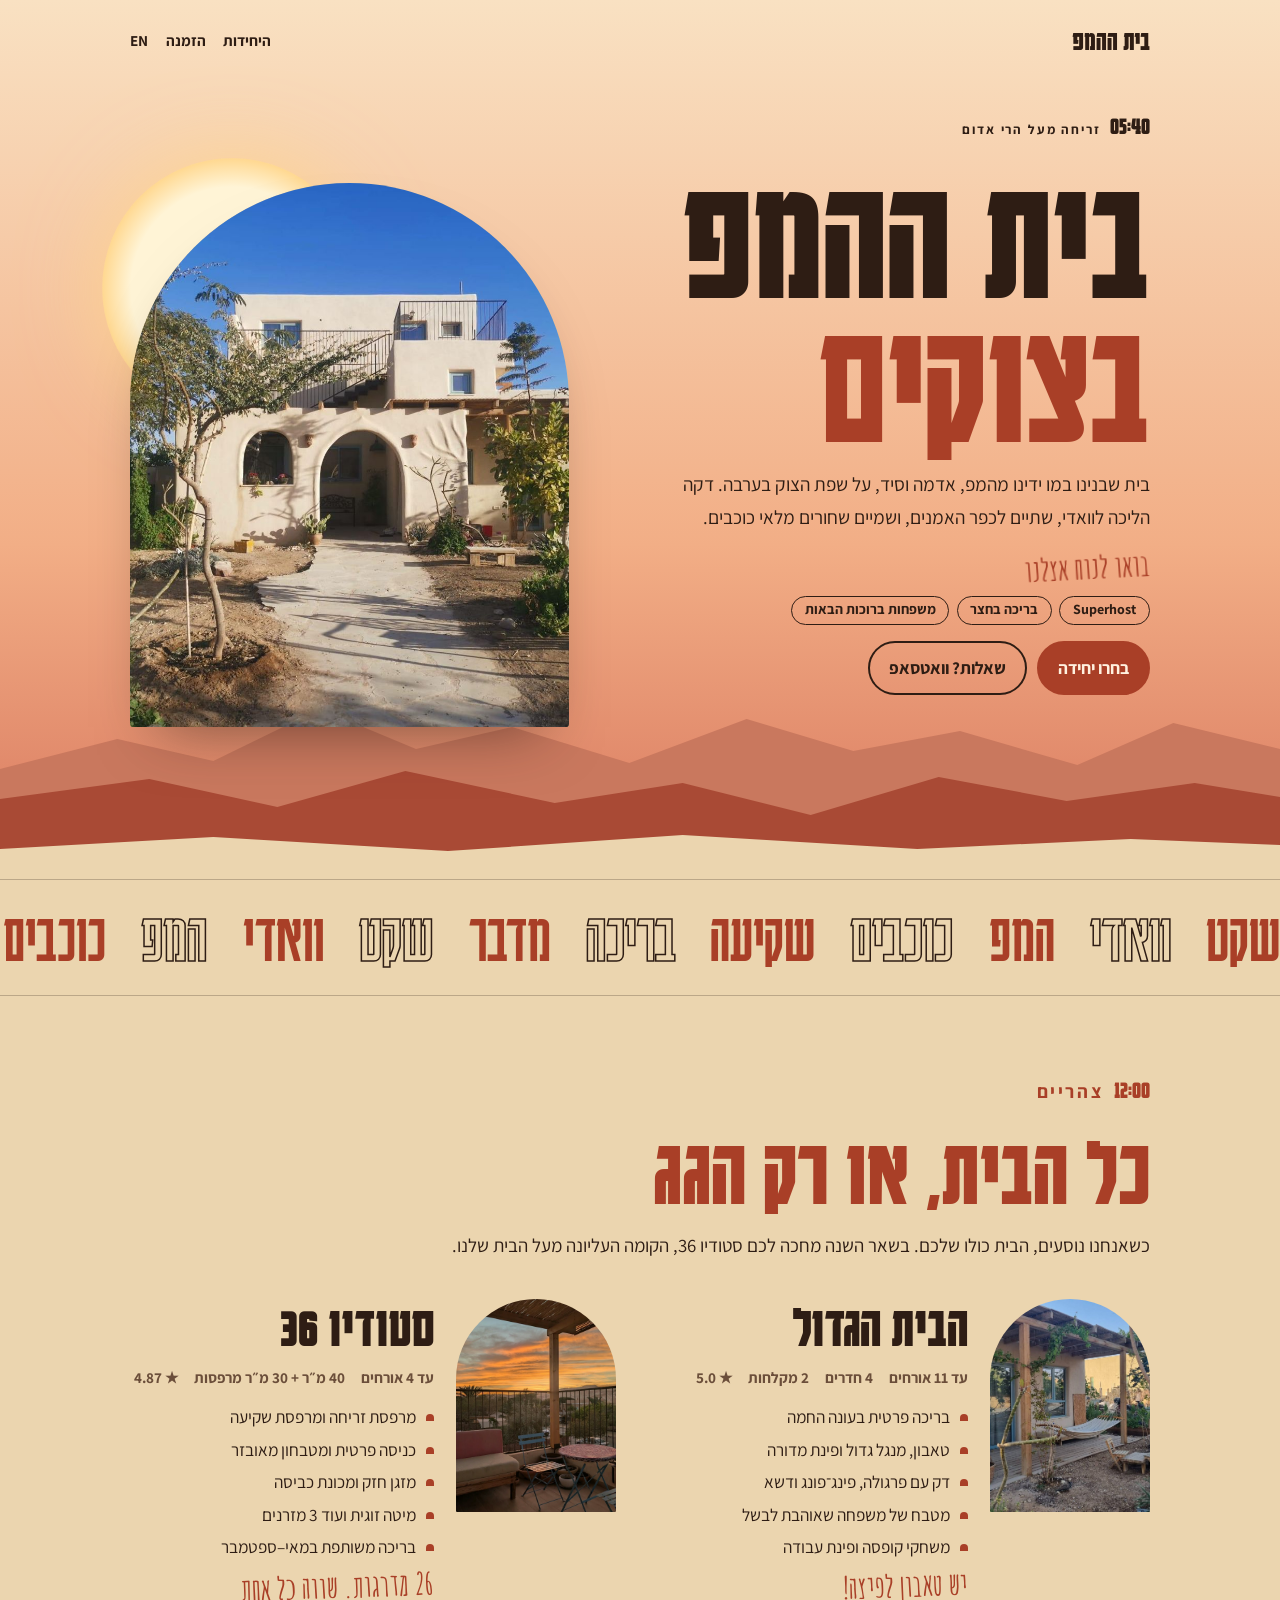
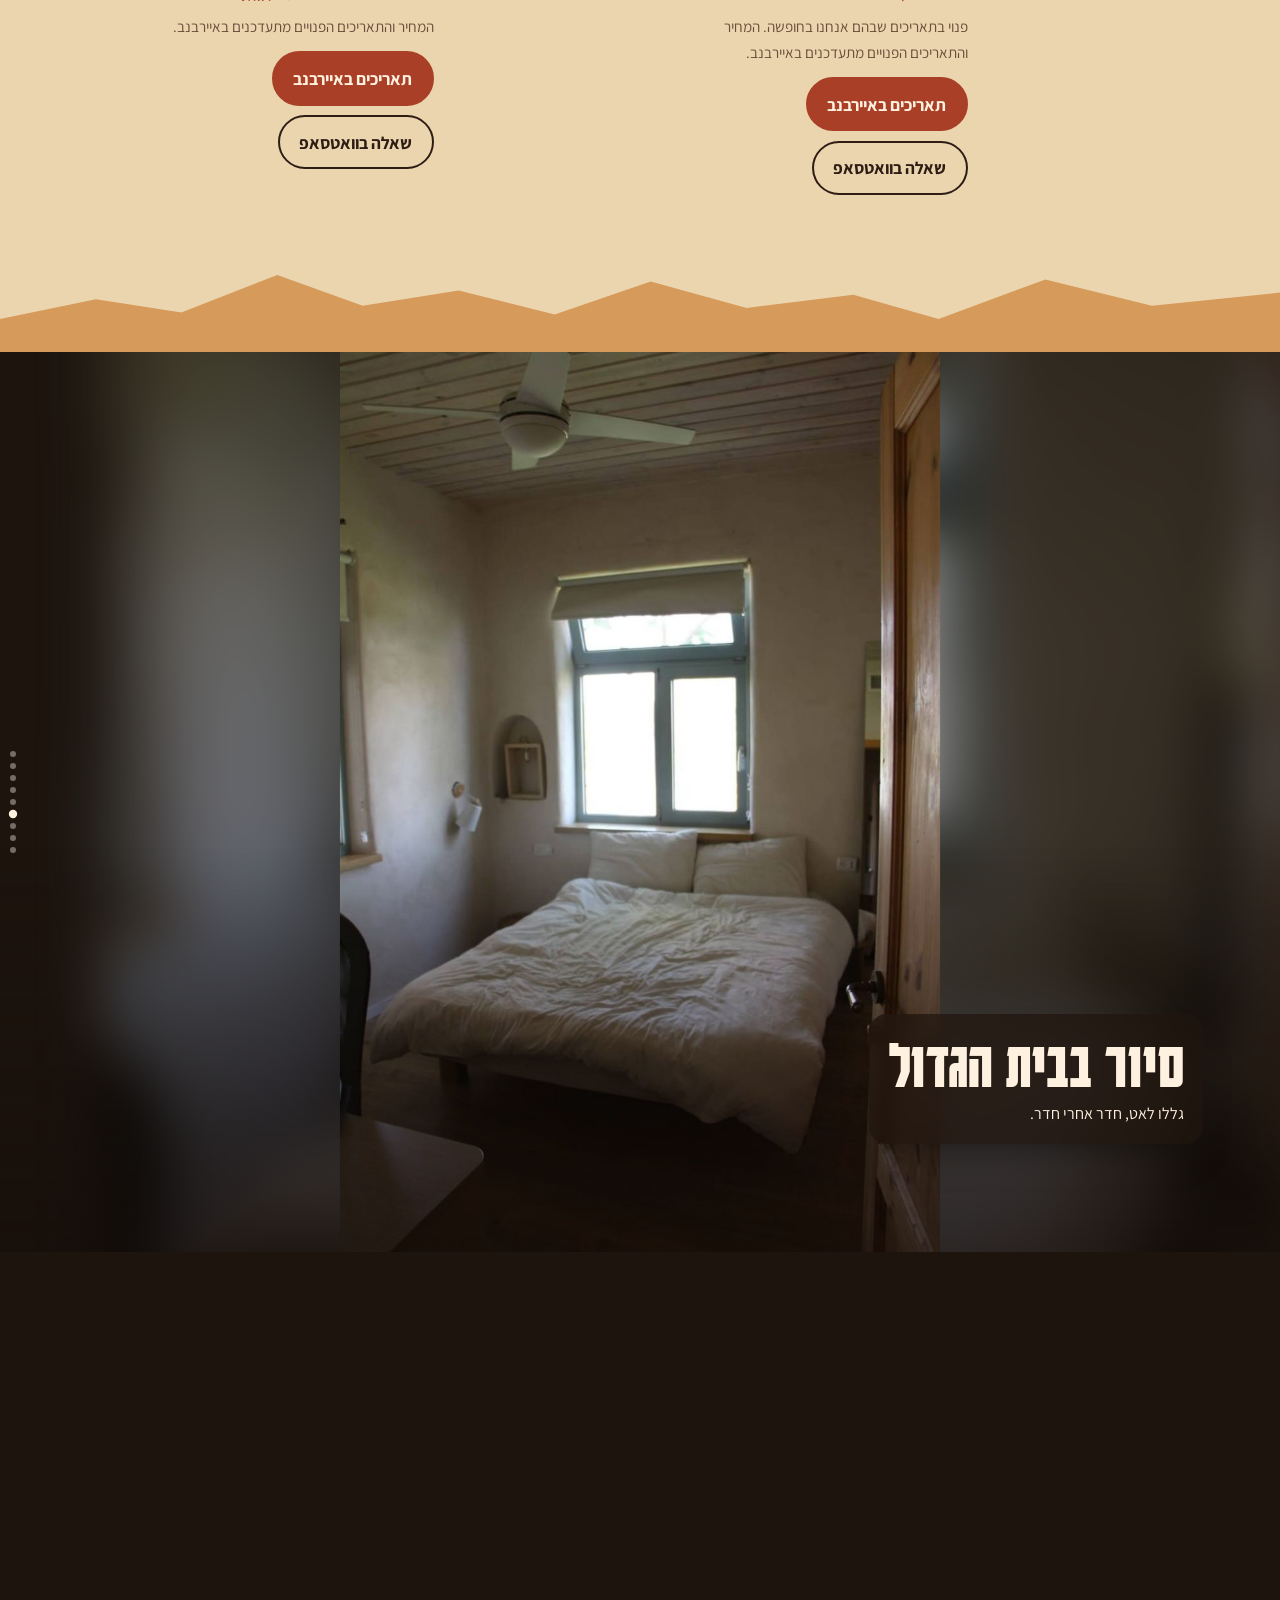
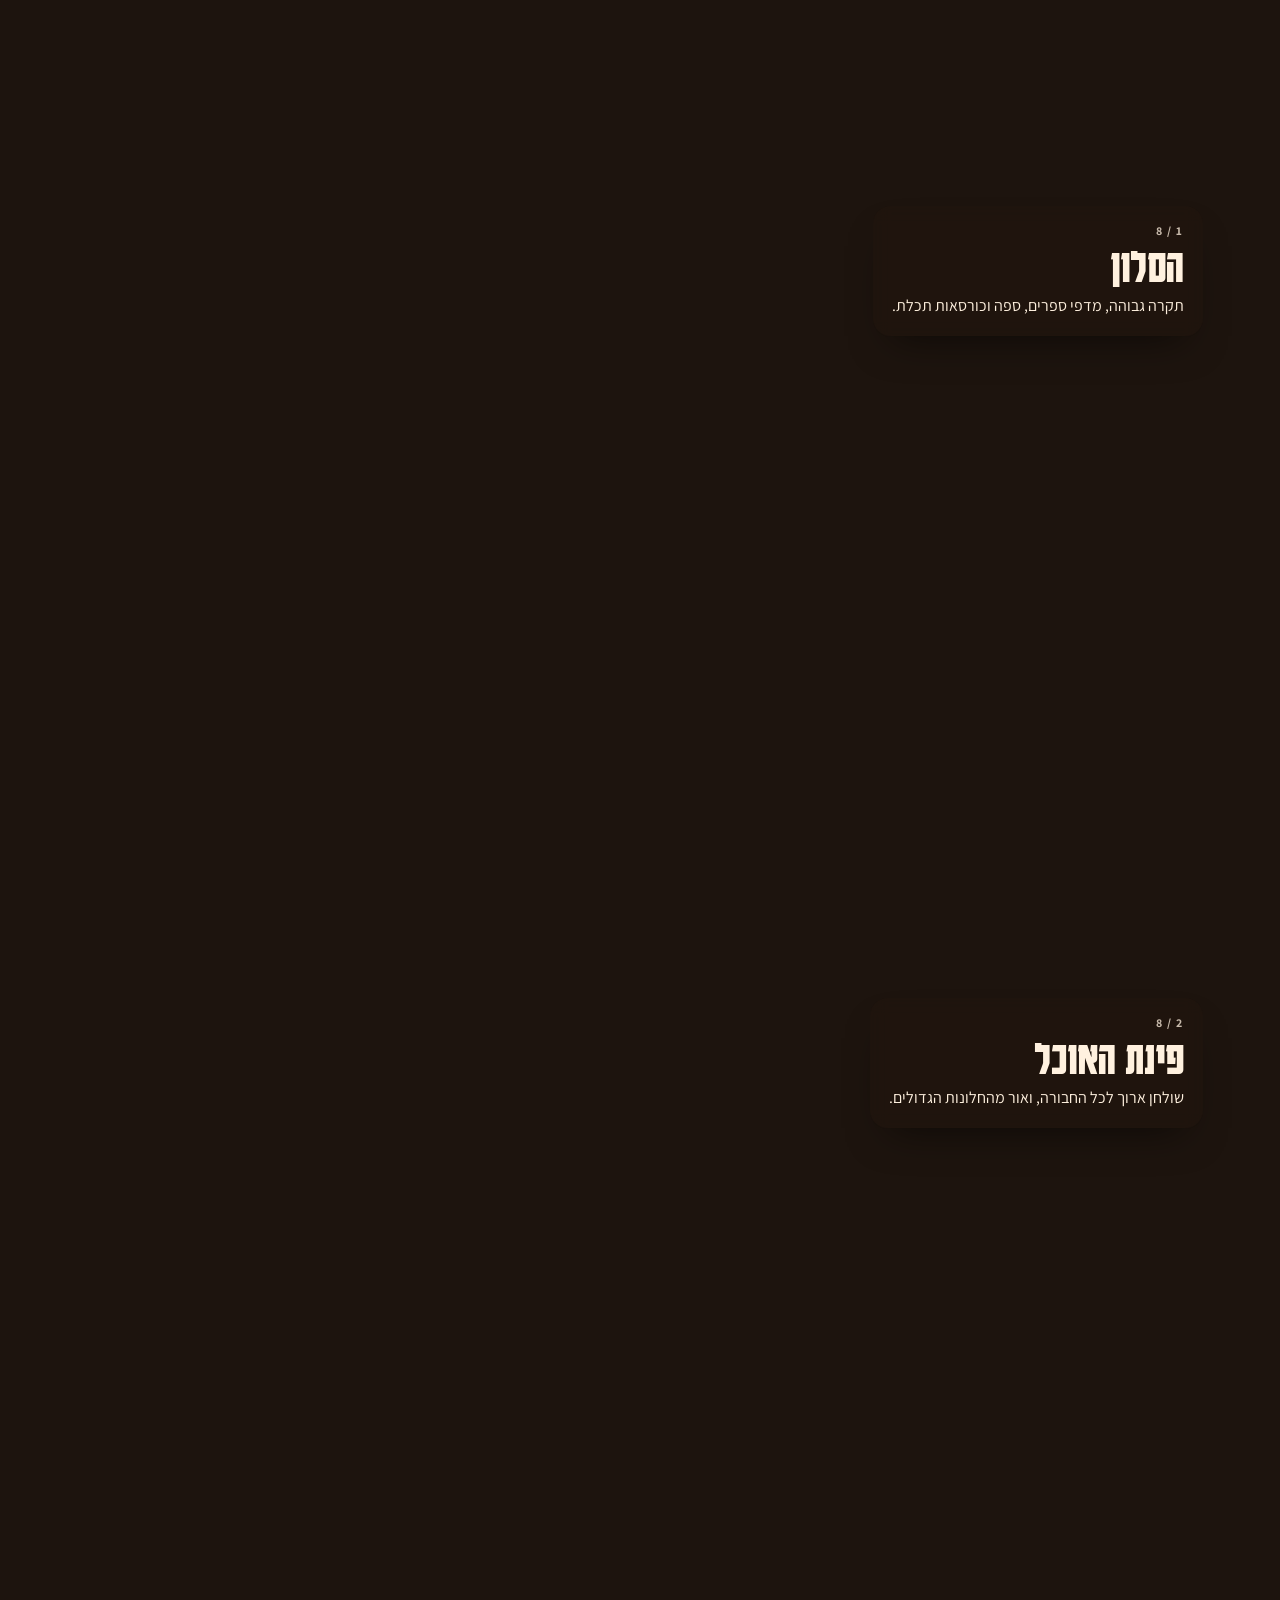
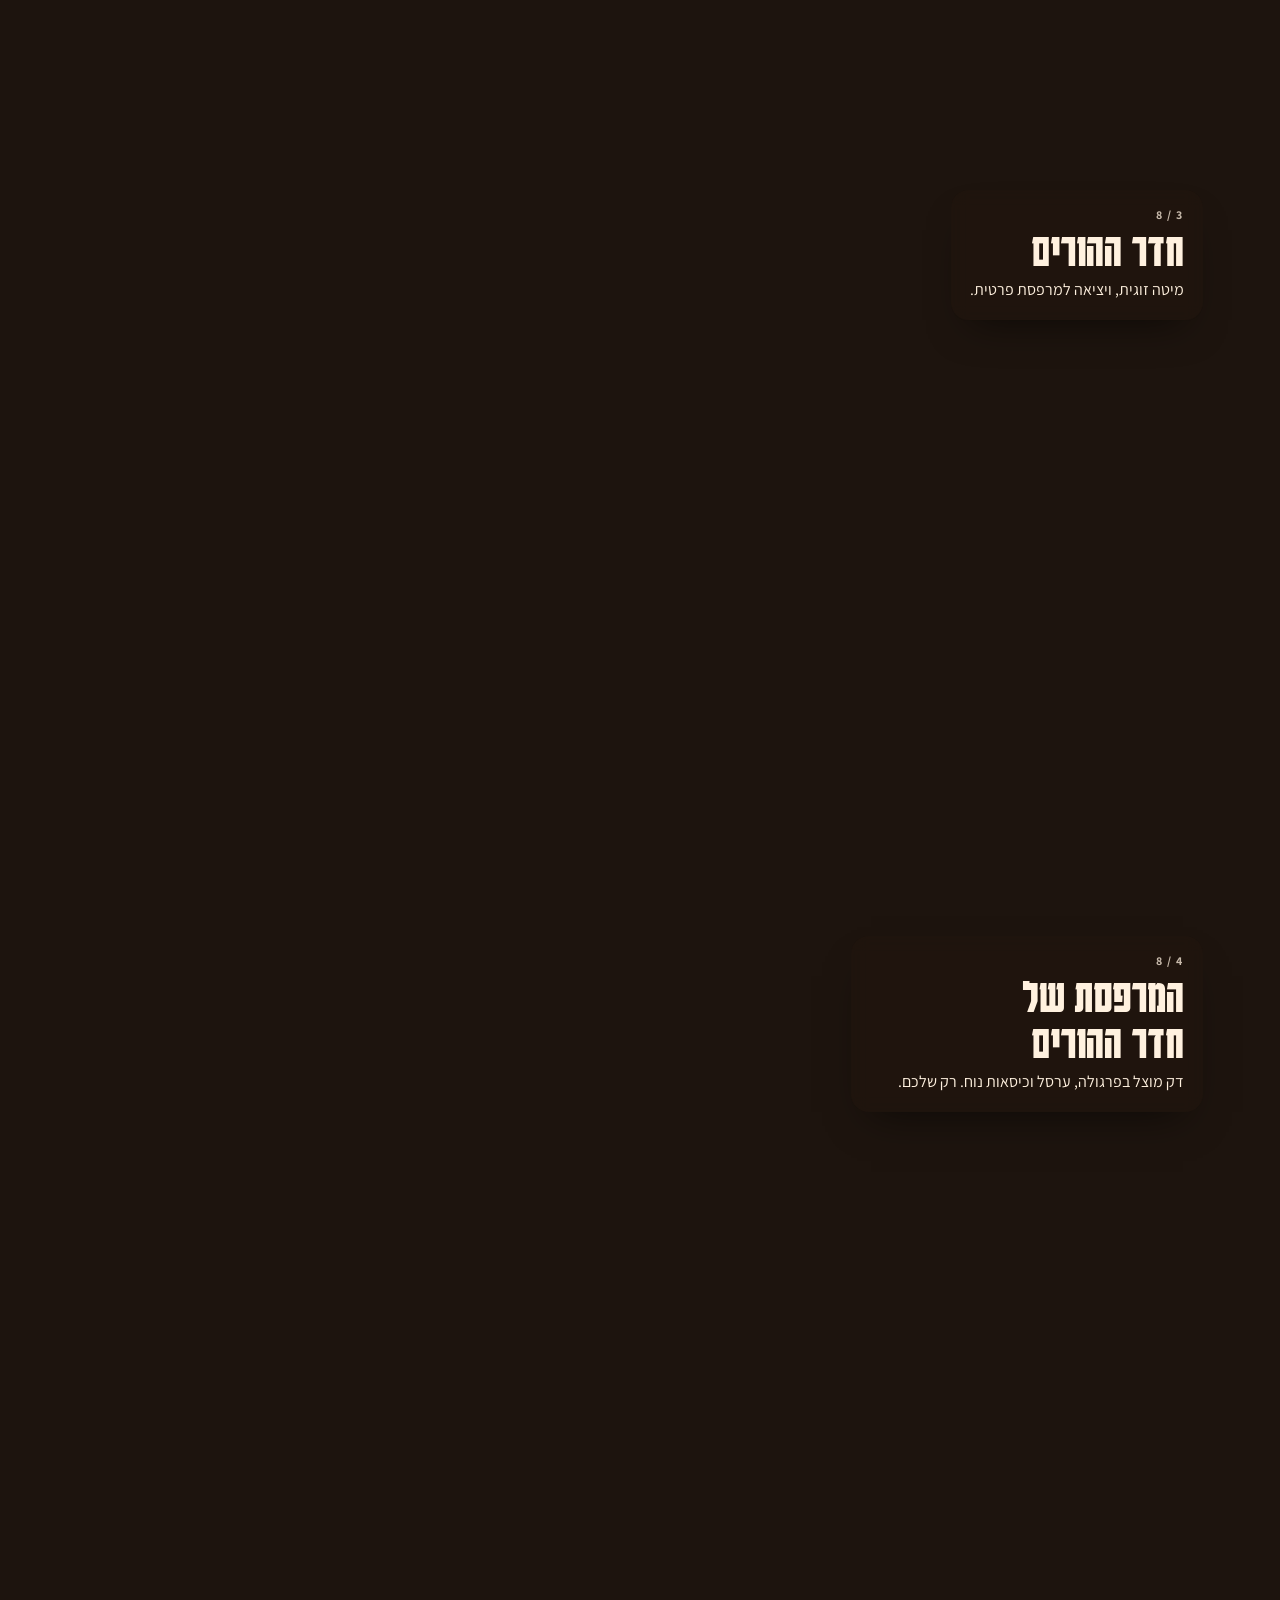
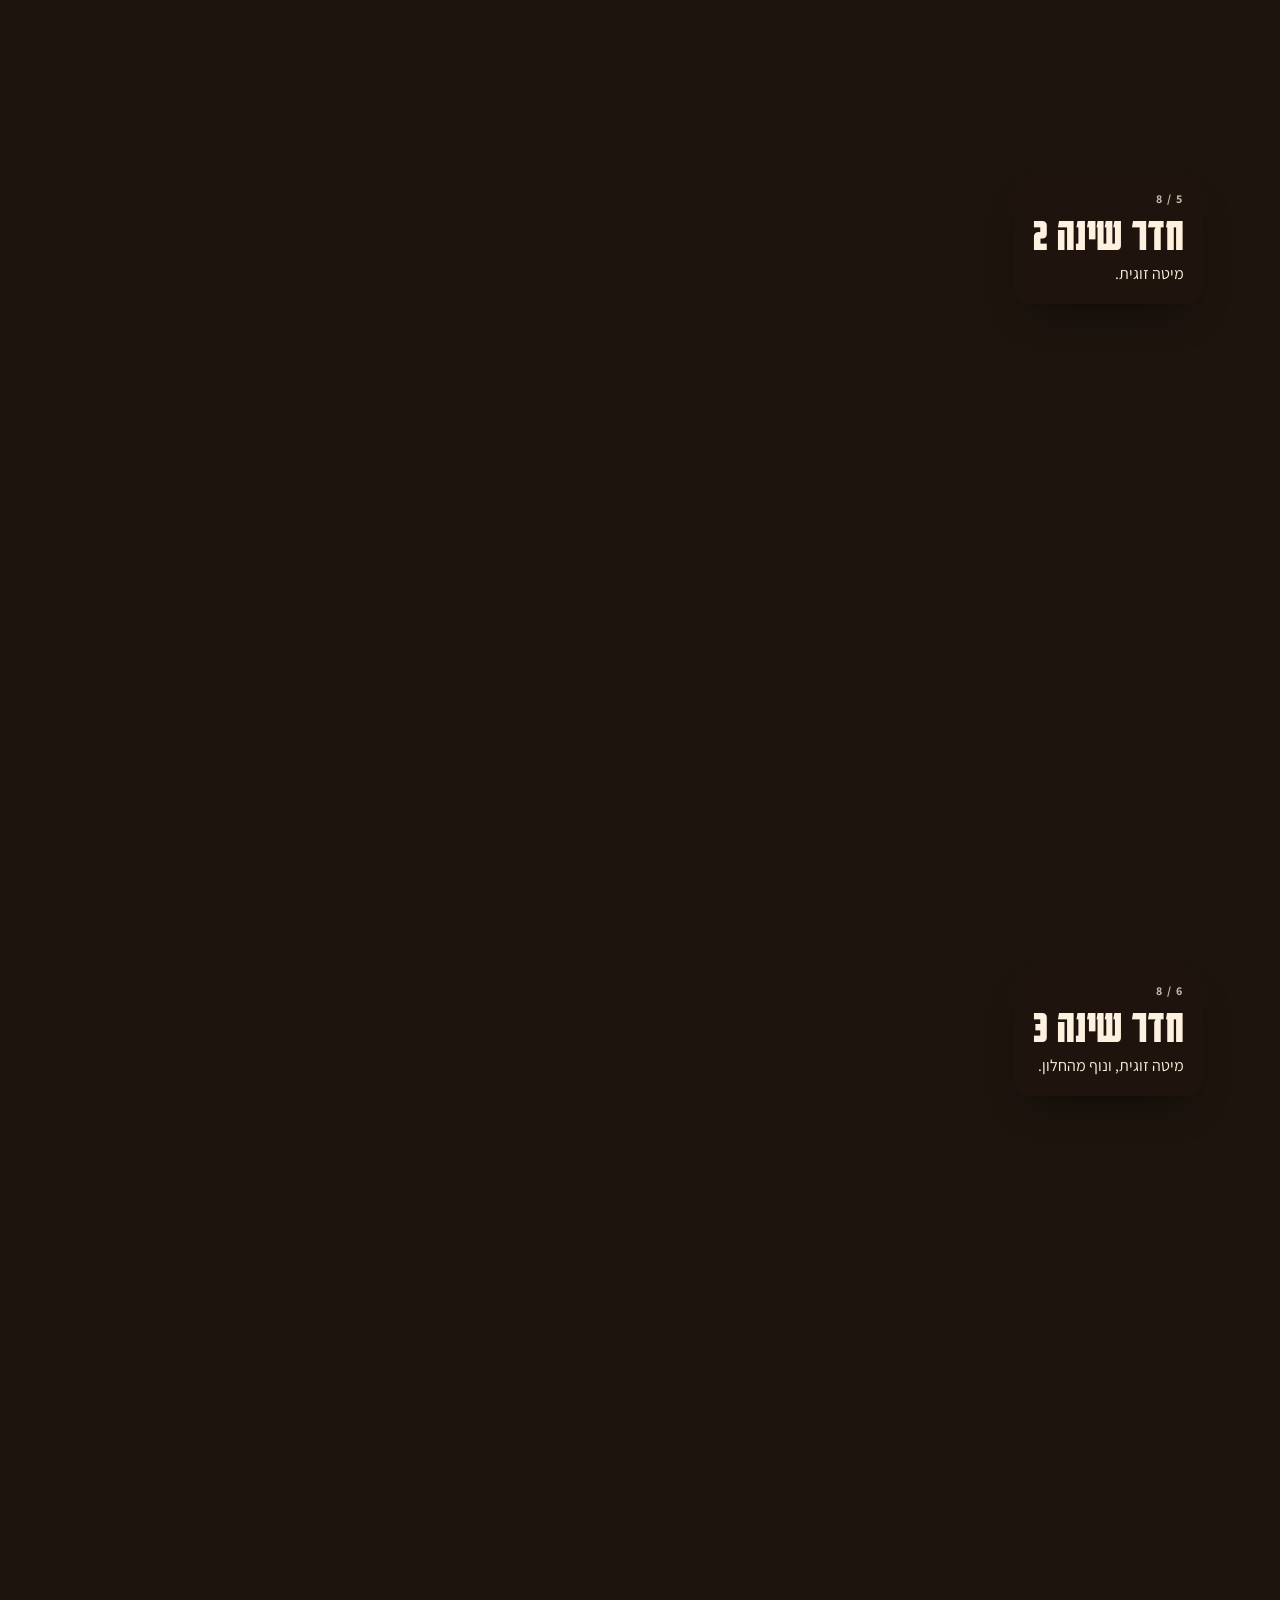
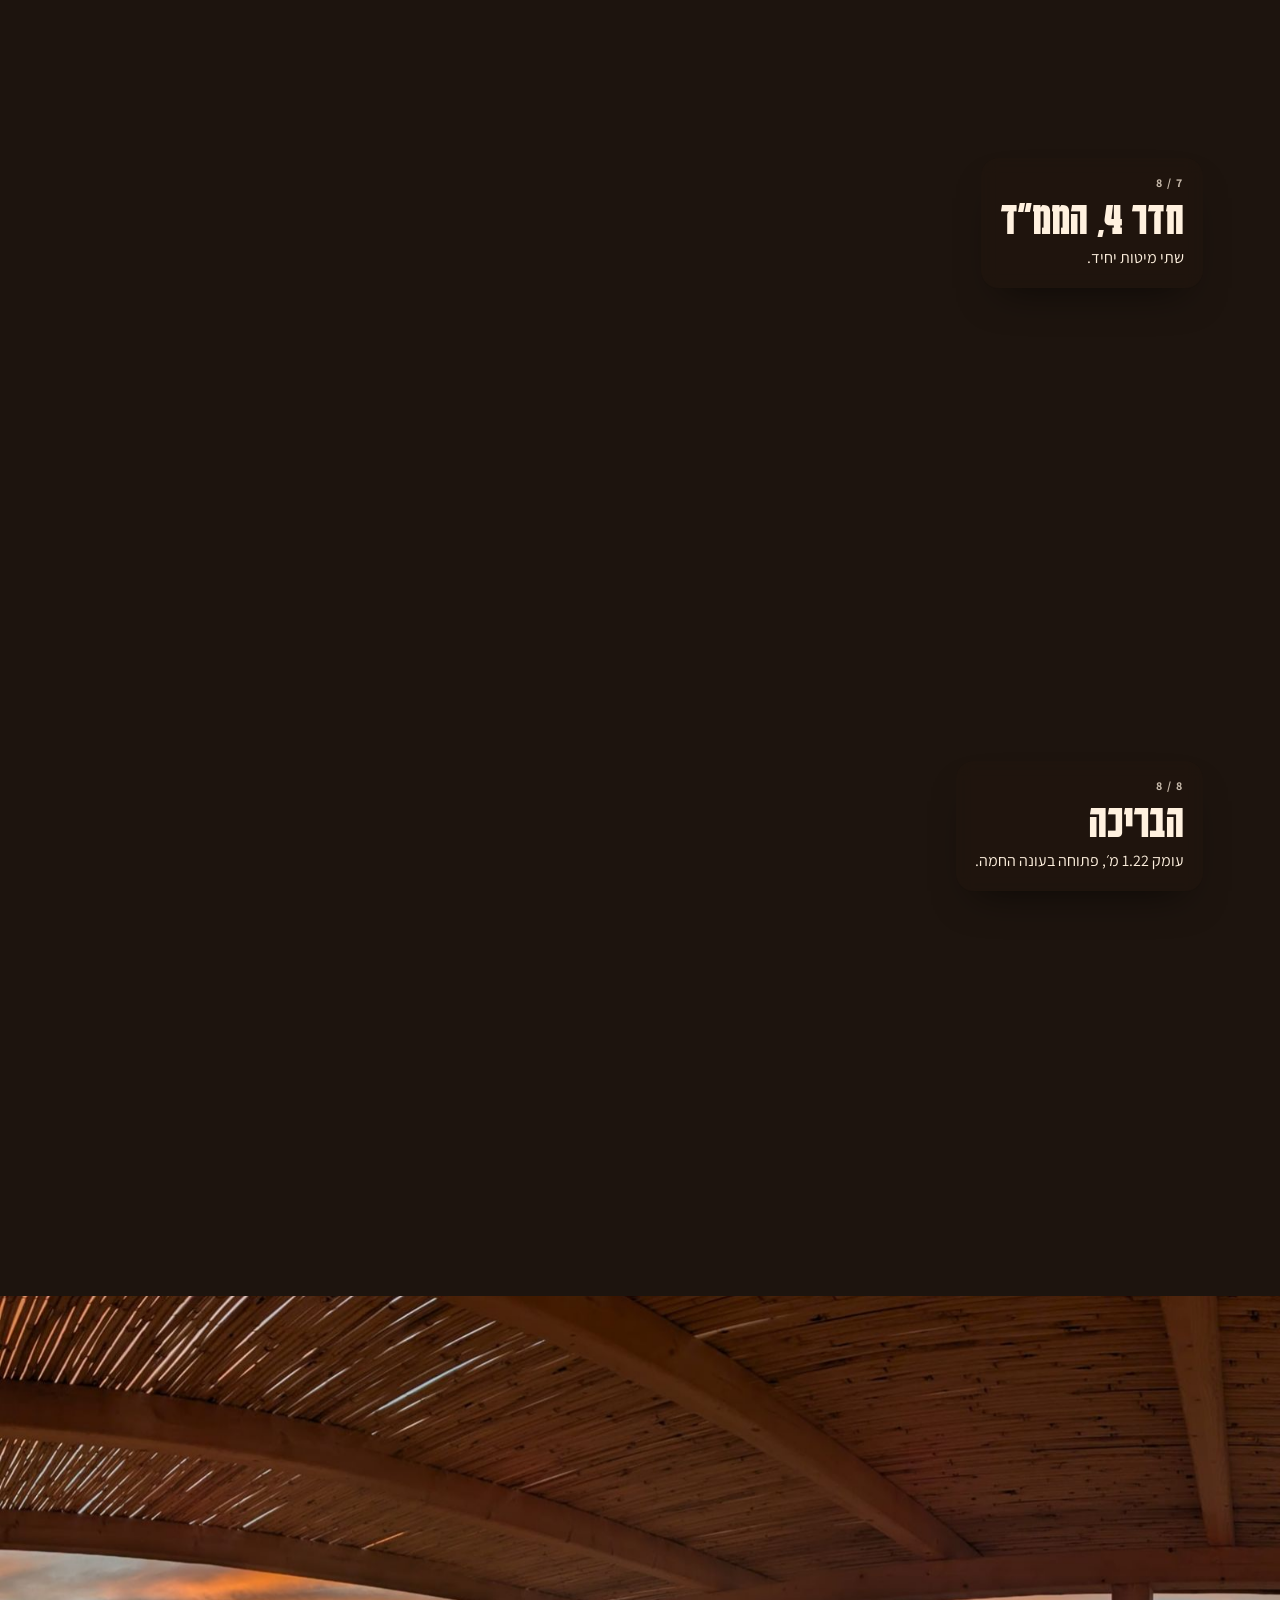
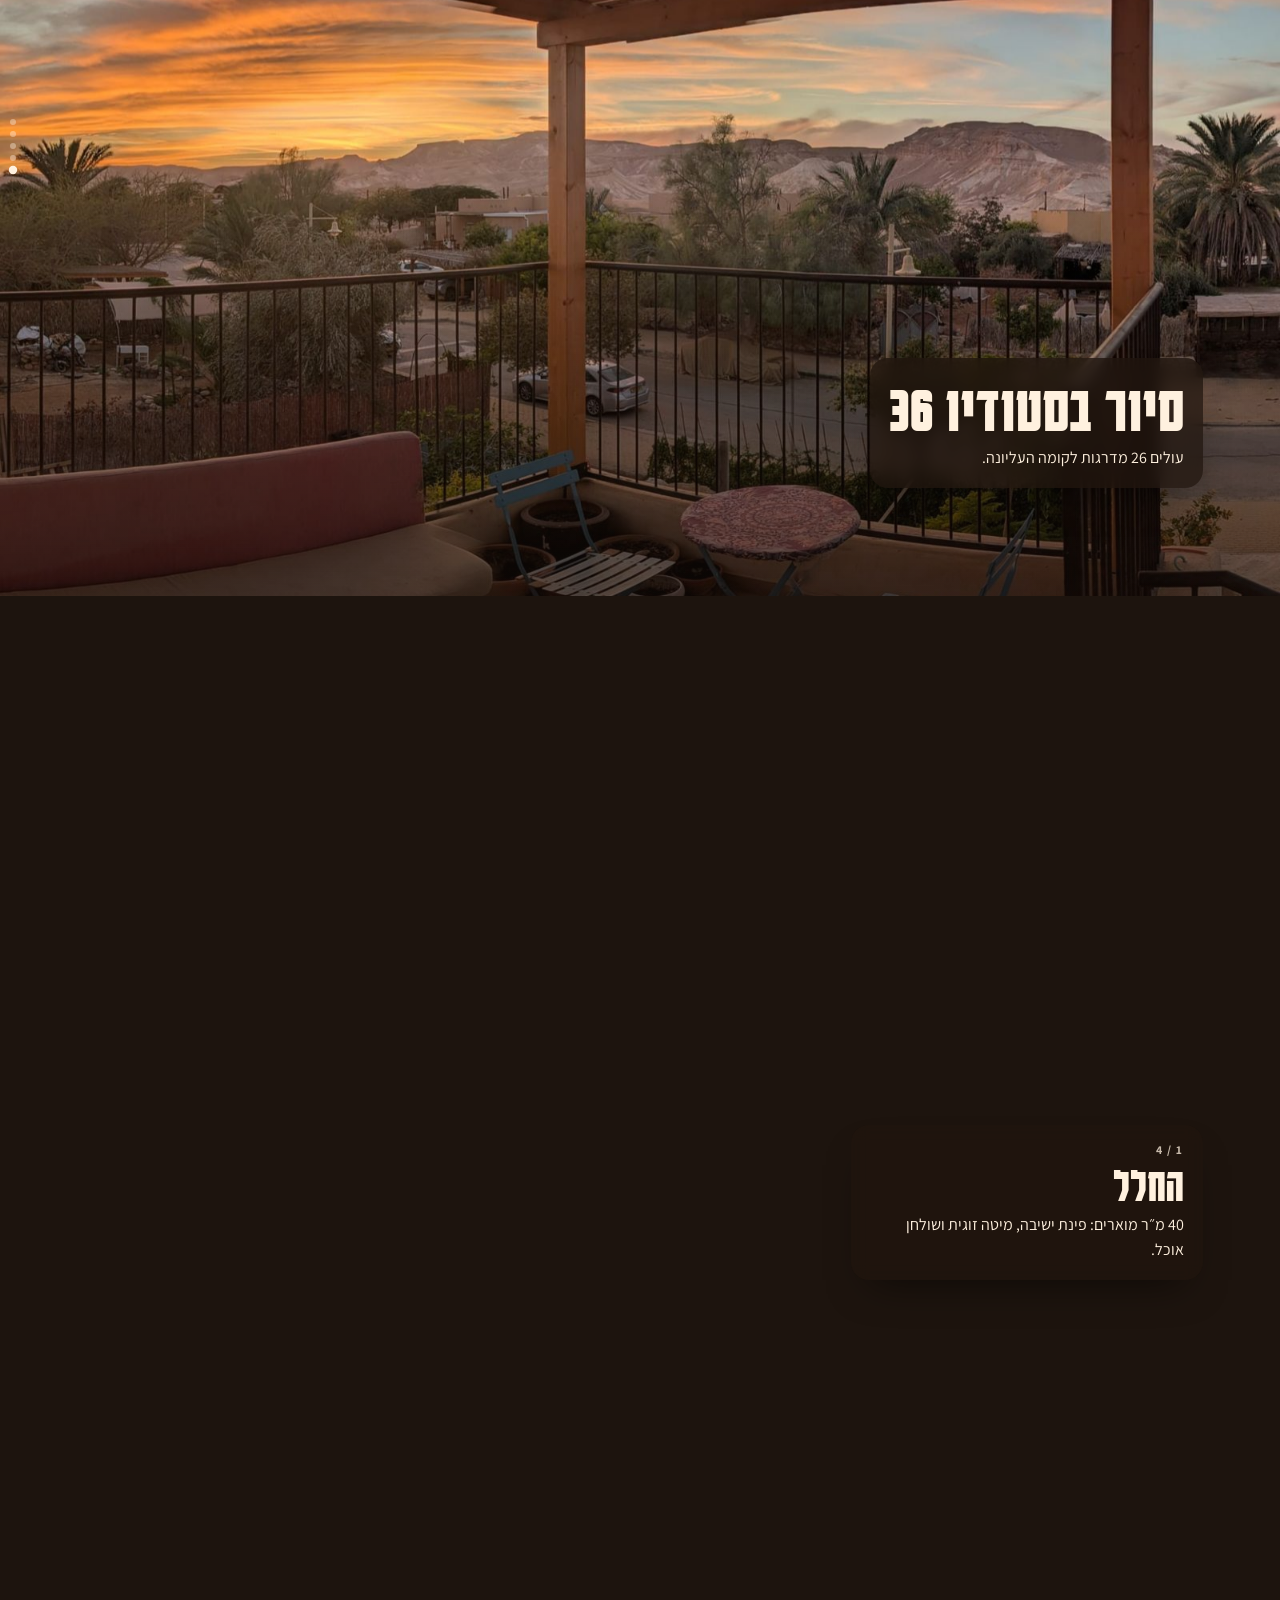
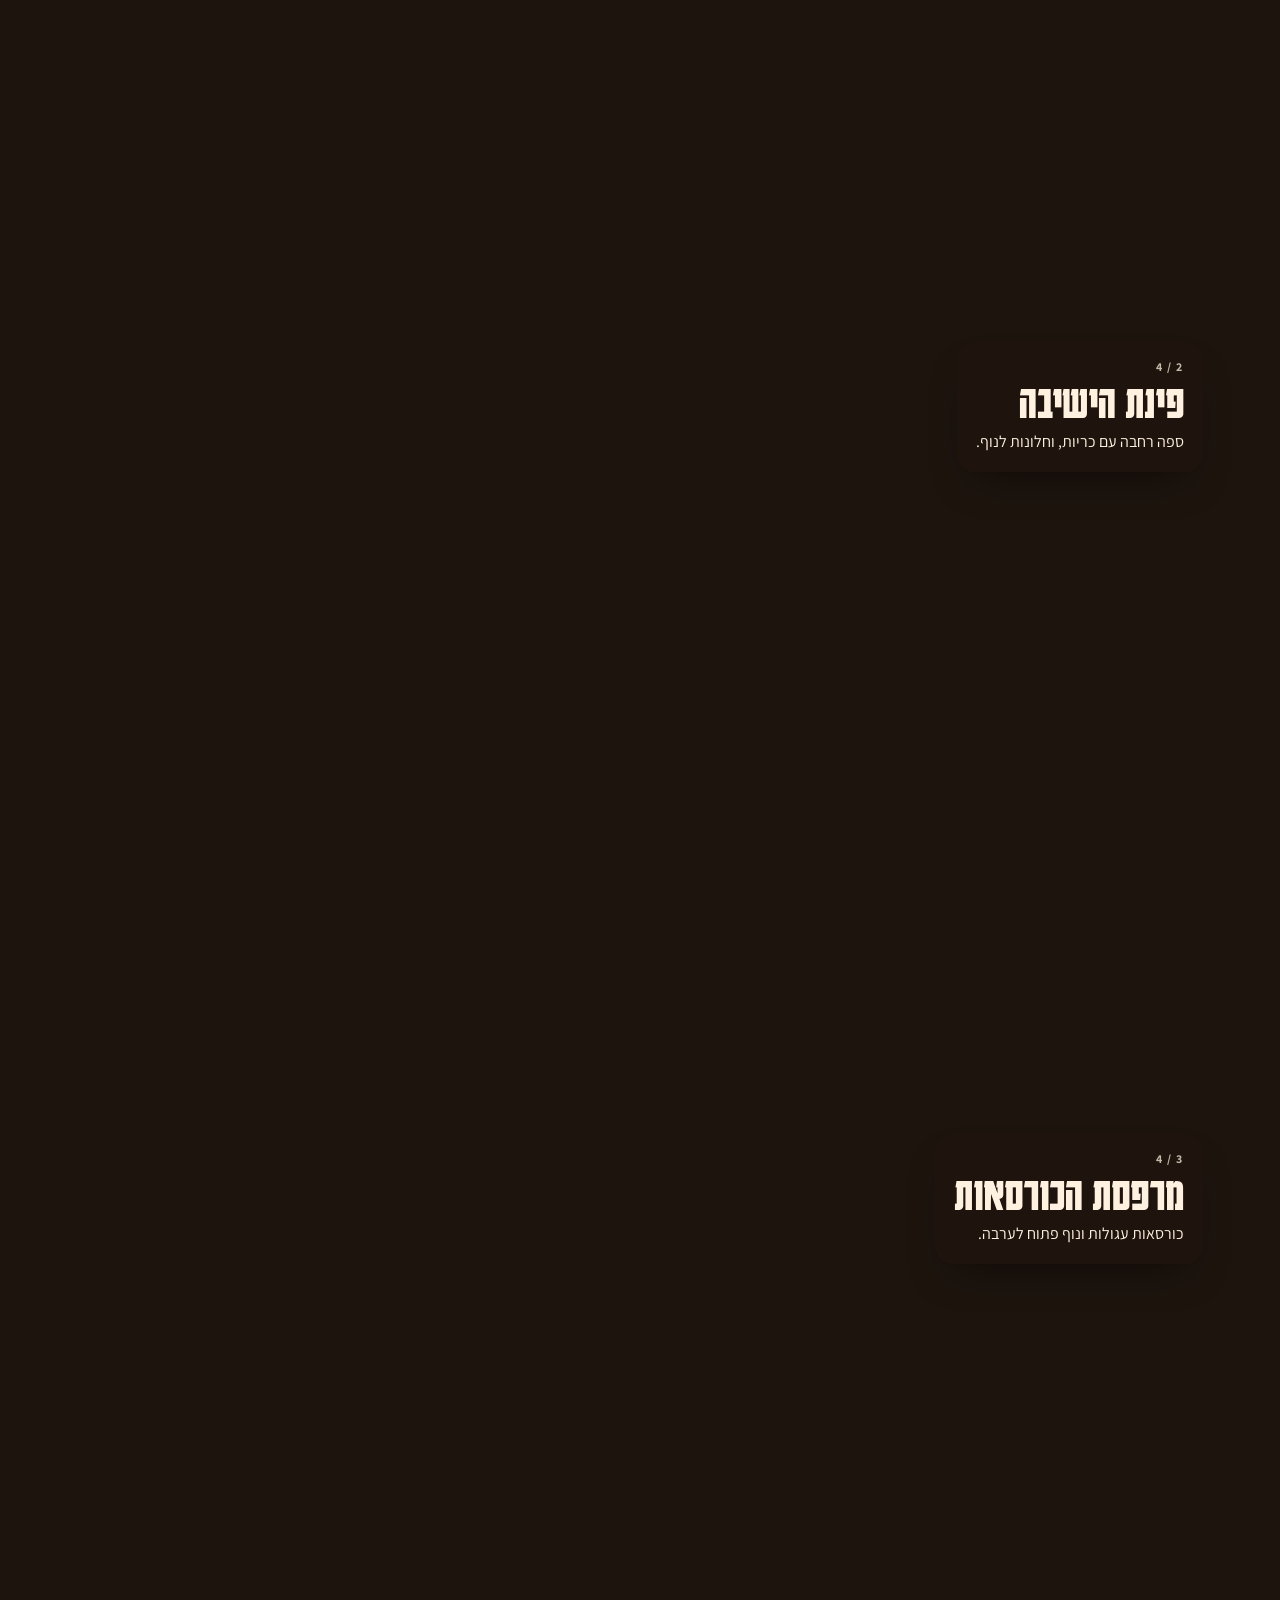
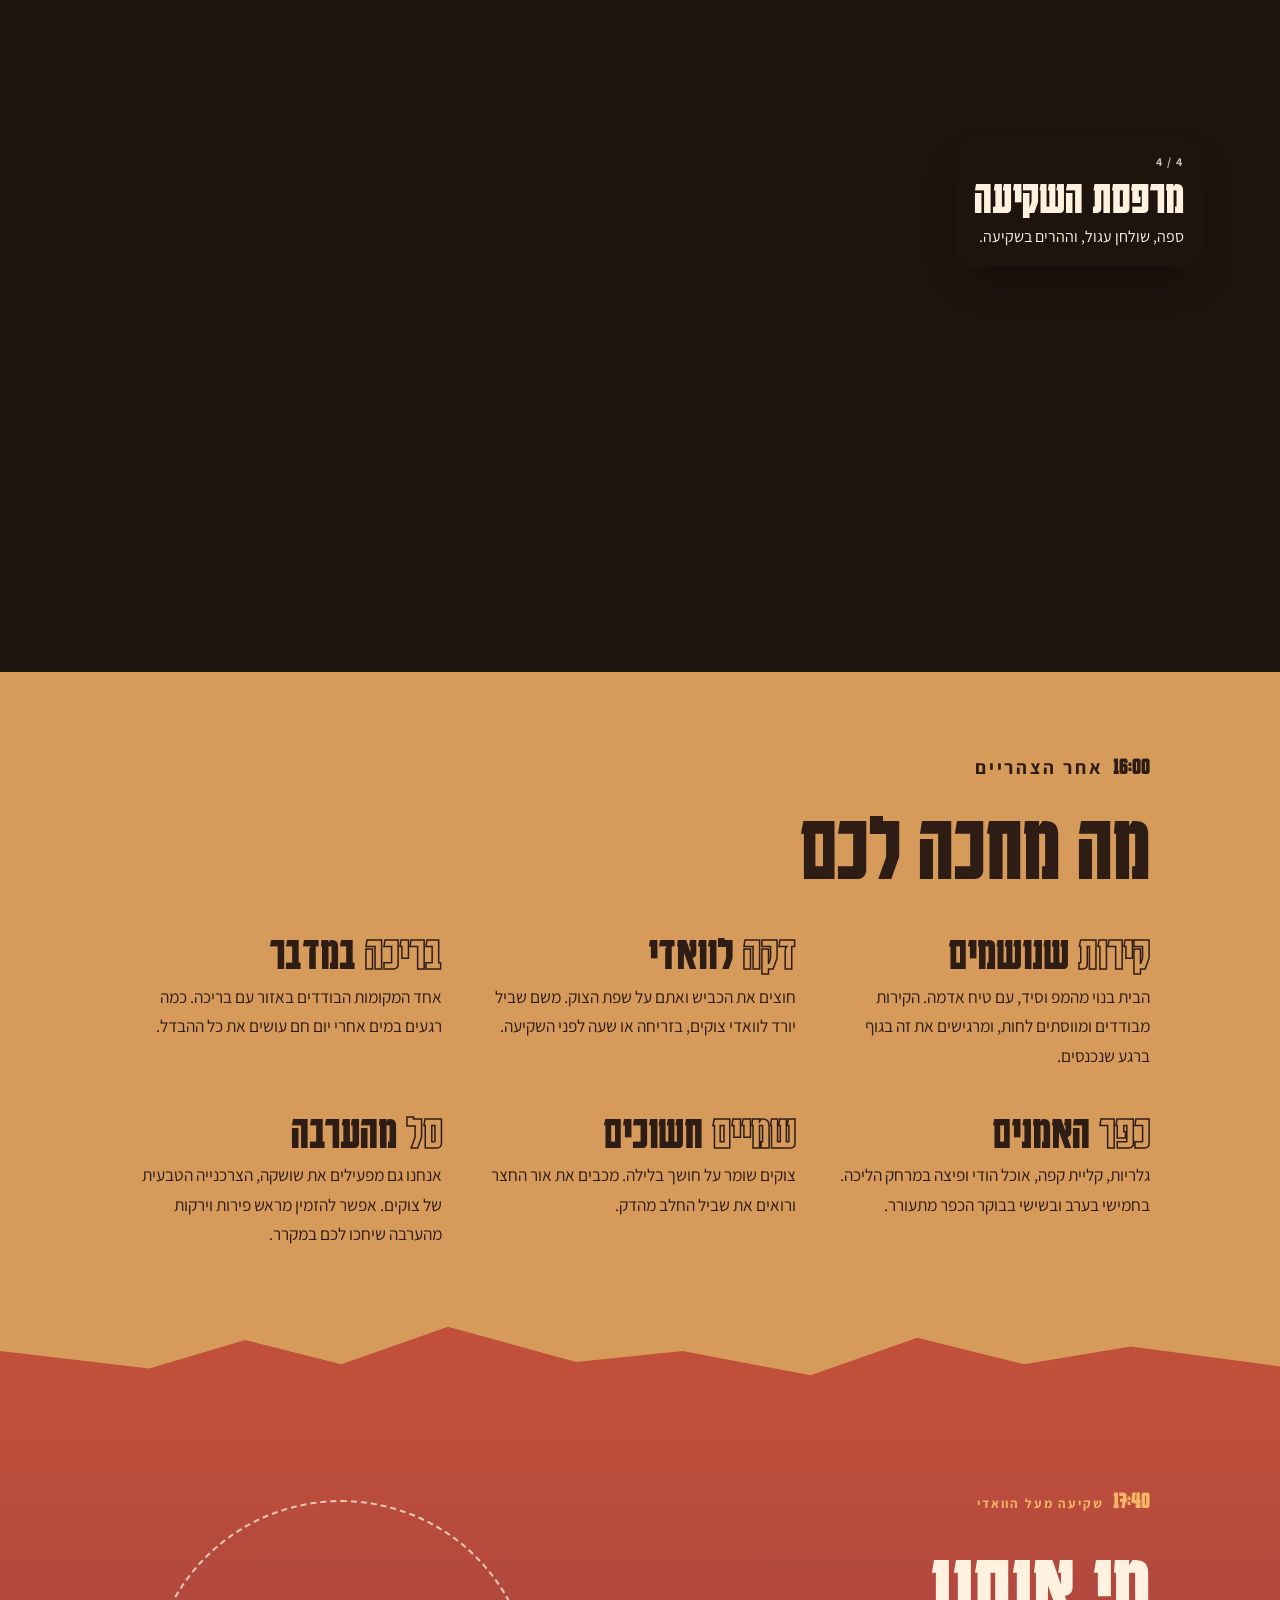
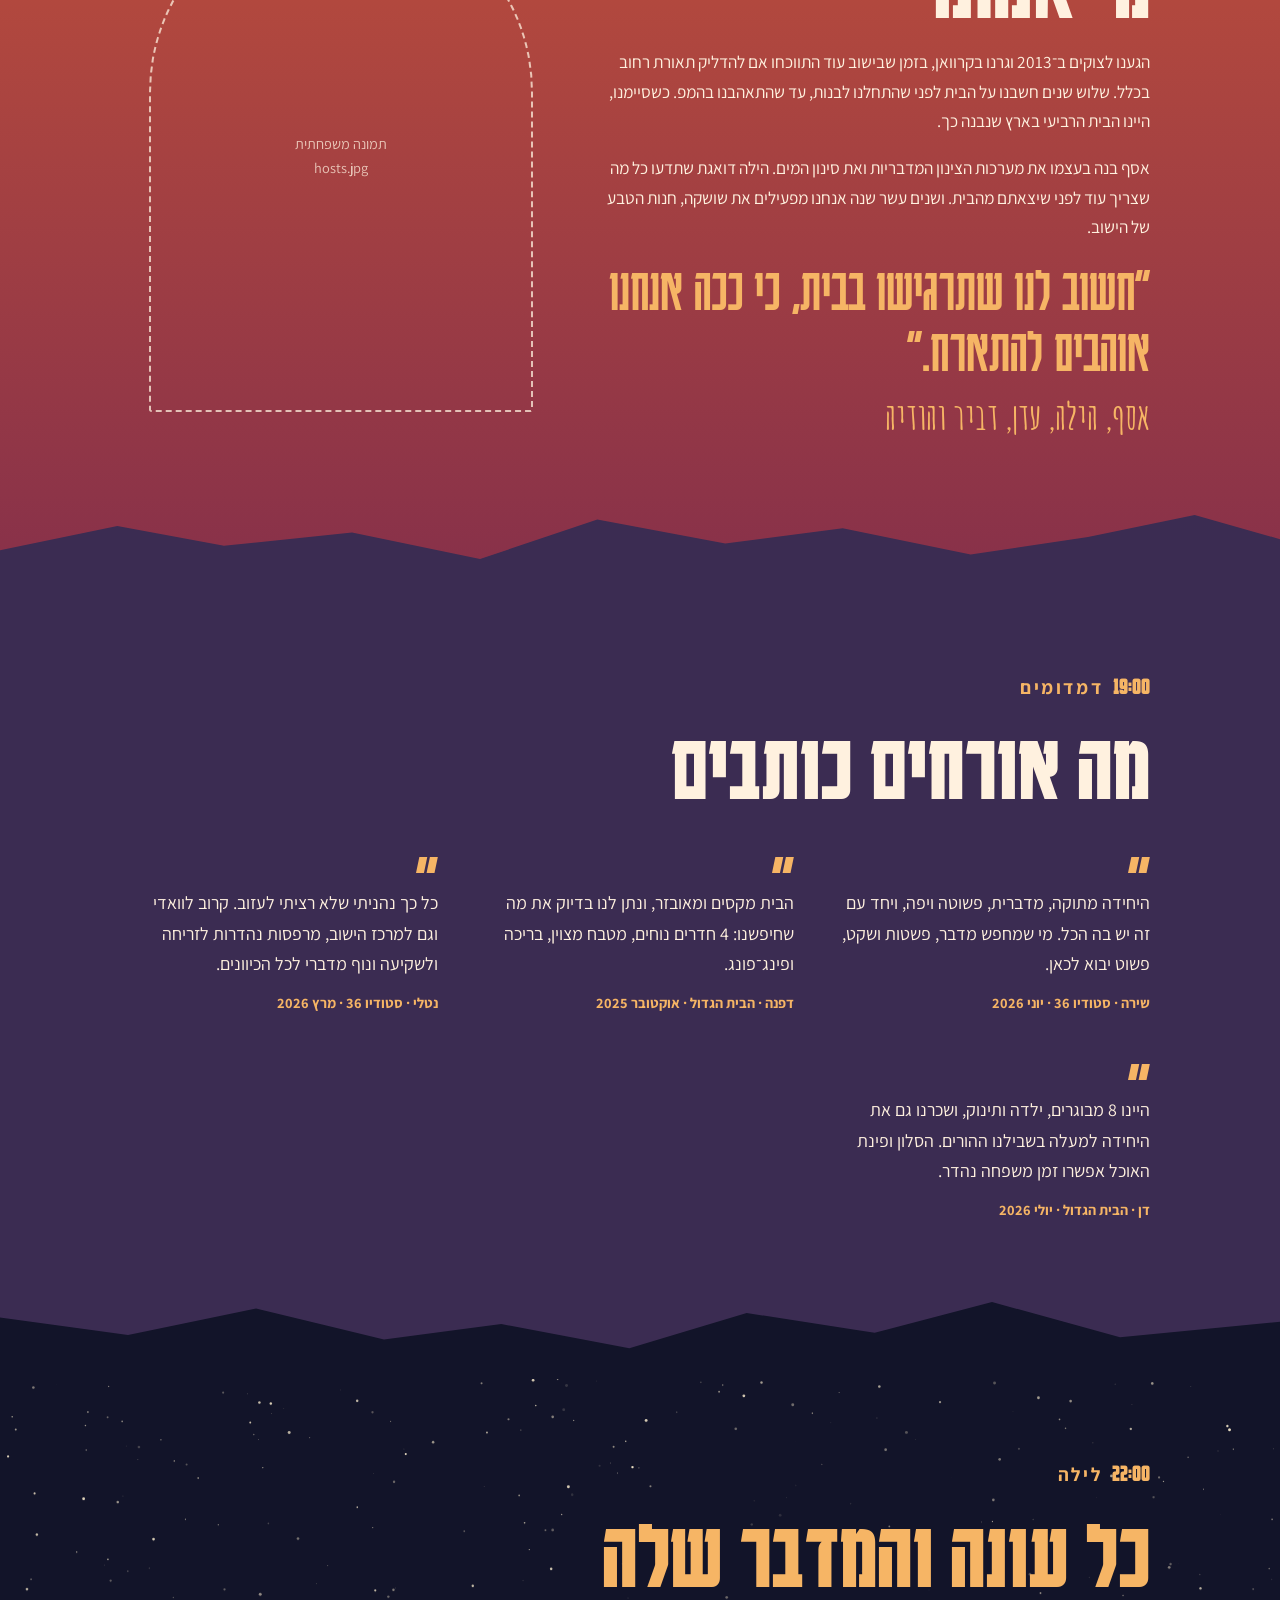
==== commit ed907425: "Tour: double beds only, safe room has two singles, the hammock deck is the main bedroom balcony Co-A" ====
--- a/index.html
+++ b/index.html
@@ -75,7 +75,7 @@
     </div>
     <div class="units">
       <article class="unit">
-        <div class="arch"><img src="assets/images/house-1.jpg" alt="הדק עם הפרגולה בחצר הבית: ערסל, כיסאות נוח ועצים צעירים" loading="lazy" width="1400" height="1050"></div>
+        <div class="arch"><img src="assets/images/house-1.jpg" alt="המרפסת של חדר ההורים: דק בצל פרגולה, ערסל וכיסאות נוח" loading="lazy" width="1400" height="1050"></div>
         <div class="info">
           <h3>הבית הגדול</h3>
           <div class="specs"><span>עד 11 אורחים</span><span>4 חדרים</span><span>2 מקלחות</span><span>★ 5.0</span></div>
@@ -125,11 +125,11 @@
     <div class="tour-slide"><img class="blur" src="assets/images/house-path.jpg" alt="" loading="lazy"><img class="pic" src="assets/images/house-path.jpg" alt="סיור בבית הגדול" loading="eager"></div>
     <div class="tour-slide"><img class="blur" src="assets/images/house-living.jpg" alt="" loading="lazy"><img class="pic" src="assets/images/house-living.jpg" alt="הסלון" loading="lazy"></div>
     <div class="tour-slide"><img class="blur" src="assets/images/house-dining.jpg" alt="" loading="lazy"><img class="pic" src="assets/images/house-dining.jpg" alt="פינת האוכל" loading="lazy"></div>
-    <div class="tour-slide"><img class="blur" src="assets/images/house-bed1.jpg" alt="" loading="lazy"><img class="pic" src="assets/images/house-bed1.jpg" alt="חדר שינה 1" loading="lazy"></div>
+    <div class="tour-slide"><img class="blur" src="assets/images/house-bed1.jpg" alt="" loading="lazy"><img class="pic" src="assets/images/house-bed1.jpg" alt="חדר ההורים" loading="lazy"></div>
+    <div class="tour-slide"><img class="blur" src="assets/images/house-1.jpg" alt="" loading="lazy"><img class="pic" src="assets/images/house-1.jpg" alt="המרפסת של חדר ההורים" loading="lazy"></div>
     <div class="tour-slide"><img class="blur" src="assets/images/house-bed2.jpg" alt="" loading="lazy"><img class="pic" src="assets/images/house-bed2.jpg" alt="חדר שינה 2" loading="lazy"></div>
     <div class="tour-slide"><img class="blur" src="assets/images/house-bed3.jpg" alt="" loading="lazy"><img class="pic" src="assets/images/house-bed3.jpg" alt="חדר שינה 3" loading="lazy"></div>
-    <div class="tour-slide"><img class="blur" src="assets/images/house-bed4.jpg" alt="" loading="lazy"><img class="pic" src="assets/images/house-bed4.jpg" alt="חדר שינה 4" loading="lazy"></div>
-    <div class="tour-slide"><img class="blur" src="assets/images/house-1.jpg" alt="" loading="lazy"><img class="pic" src="assets/images/house-1.jpg" alt="הדק" loading="lazy"></div>
+    <div class="tour-slide"><img class="blur" src="assets/images/house-bed4.jpg" alt="" loading="lazy"><img class="pic" src="assets/images/house-bed4.jpg" alt="חדר 4, הממ״ד" loading="lazy"></div>
     <div class="tour-slide"><img class="blur" src="assets/images/house-pool.jpg" alt="" loading="lazy"><img class="pic" src="assets/images/house-pool.jpg" alt="הבריכה" loading="lazy"></div>
     <div class="tour-dots" aria-hidden="true"></div>
   </div>
@@ -137,11 +137,11 @@
     <div class="tour-step tour-intro"><div class="tour-card"><h3>סיור בבית הגדול</h3><p>גללו לאט, חדר אחרי חדר.</p></div></div>
     <div class="tour-step"><div class="tour-card"><p class="n">1 / 8</p><h3>הסלון</h3><p>תקרה גבוהה, מדפי ספרים, ספה וכורסאות תכלת.</p></div></div>
     <div class="tour-step"><div class="tour-card"><p class="n">2 / 8</p><h3>פינת האוכל</h3><p>שולחן ארוך לכל החבורה, ואור מהחלונות הגדולים.</p></div></div>
-    <div class="tour-step"><div class="tour-card"><p class="n">3 / 8</p><h3>חדר שינה 1</h3><p>מיטה זוגית ומזרן נוסף.</p></div></div>
-    <div class="tour-step"><div class="tour-card"><p class="n">4 / 8</p><h3>חדר שינה 2</h3><p>מיטה זוגית ומזרן נוסף.</p></div></div>
-    <div class="tour-step"><div class="tour-card"><p class="n">5 / 8</p><h3>חדר שינה 3</h3><p>מיטה זוגית ומזרן נוסף, ונוף מהחלון.</p></div></div>
-    <div class="tour-step"><div class="tour-card"><p class="n">6 / 8</p><h3>חדר שינה 4</h3><p>שלוש מיטות יחיד.</p></div></div>
-    <div class="tour-step"><div class="tour-card"><p class="n">7 / 8</p><h3>הדק</h3><p>פרגולה, ערסל וכיסאות נוח. ליד: פינג־פונג ודשא.</p></div></div>
+    <div class="tour-step"><div class="tour-card"><p class="n">3 / 8</p><h3>חדר ההורים</h3><p>מיטה זוגית, ויציאה למרפסת פרטית.</p></div></div>
+    <div class="tour-step"><div class="tour-card"><p class="n">4 / 8</p><h3>המרפסת של חדר ההורים</h3><p>דק מוצל בפרגולה, ערסל וכיסאות נוח. רק שלכם.</p></div></div>
+    <div class="tour-step"><div class="tour-card"><p class="n">5 / 8</p><h3>חדר שינה 2</h3><p>מיטה זוגית.</p></div></div>
+    <div class="tour-step"><div class="tour-card"><p class="n">6 / 8</p><h3>חדר שינה 3</h3><p>מיטה זוגית, ונוף מהחלון.</p></div></div>
+    <div class="tour-step"><div class="tour-card"><p class="n">7 / 8</p><h3>חדר 4, הממ״ד</h3><p>שתי מיטות יחיד.</p></div></div>
     <div class="tour-step"><div class="tour-card"><p class="n">8 / 8</p><h3>הבריכה</h3><p>עומק 1.22 מ׳, פתוחה בעונה החמה.</p></div></div>
   </div>
 </section>
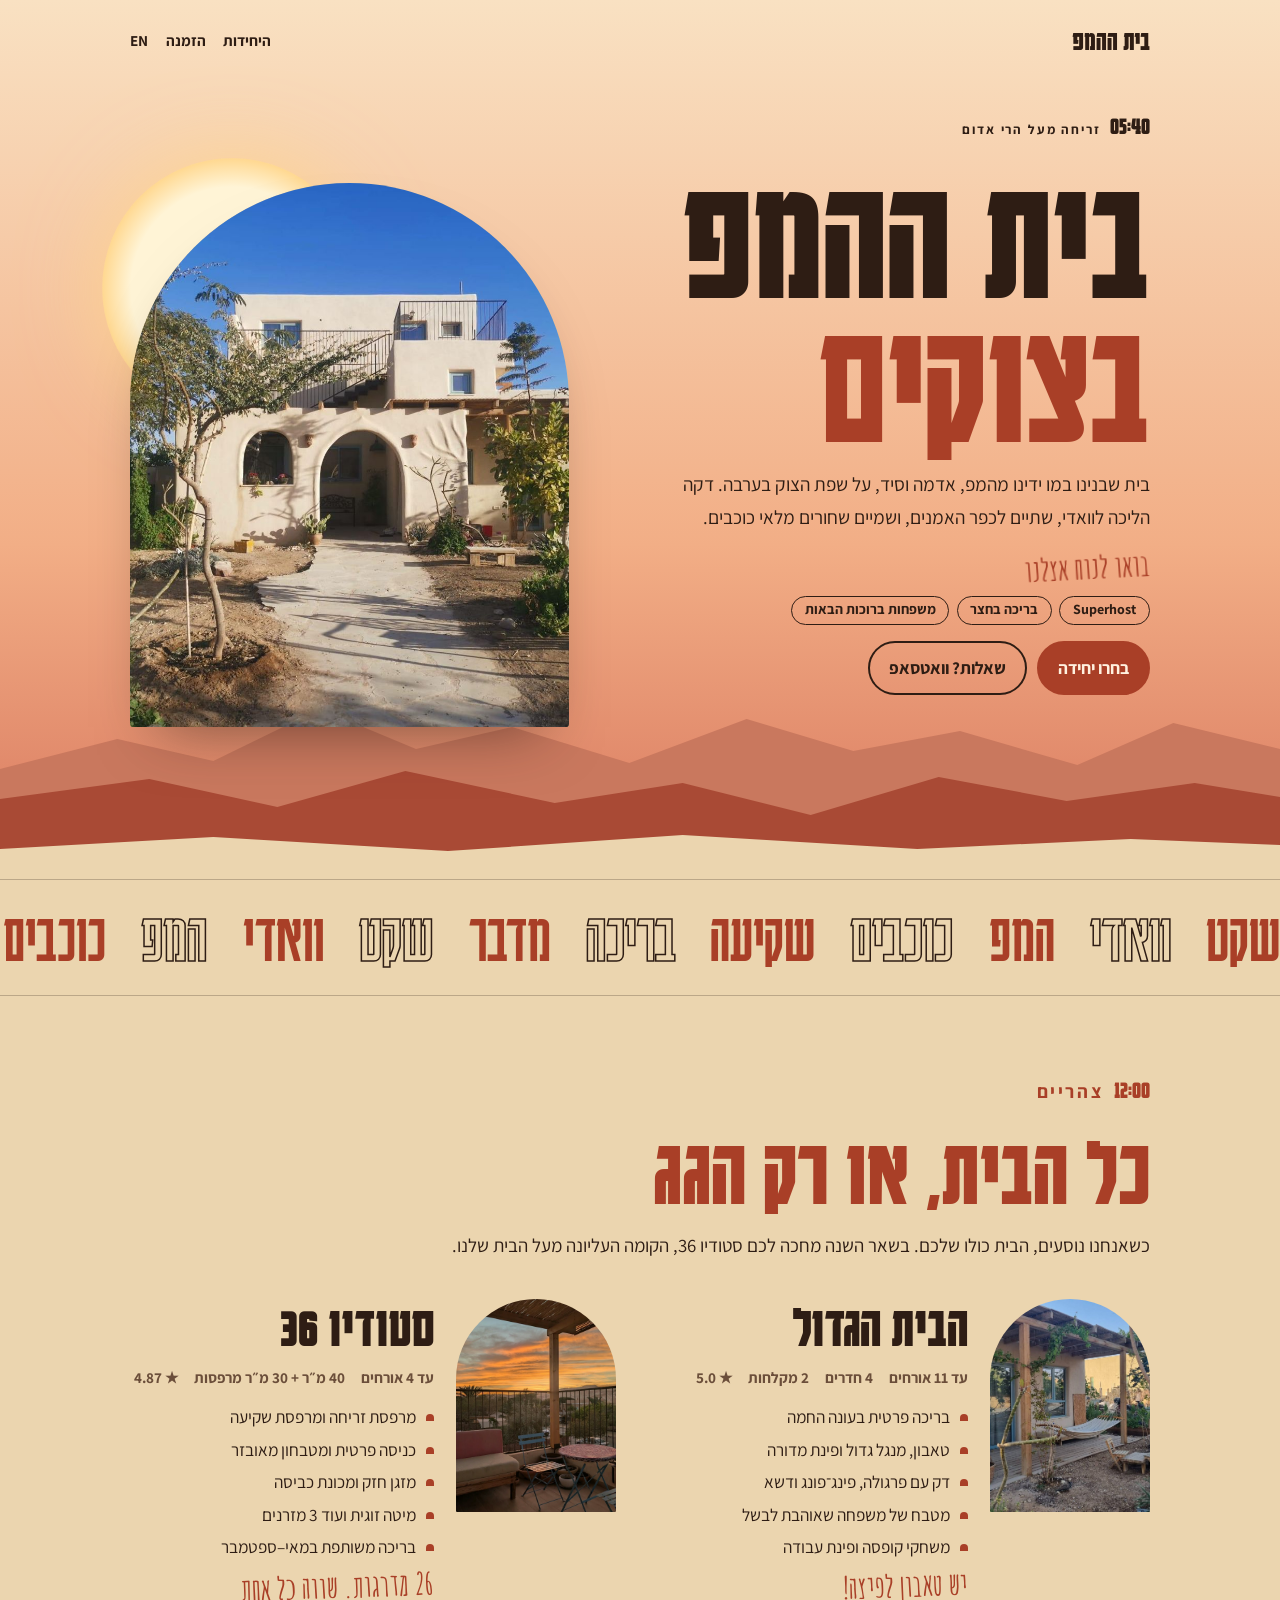
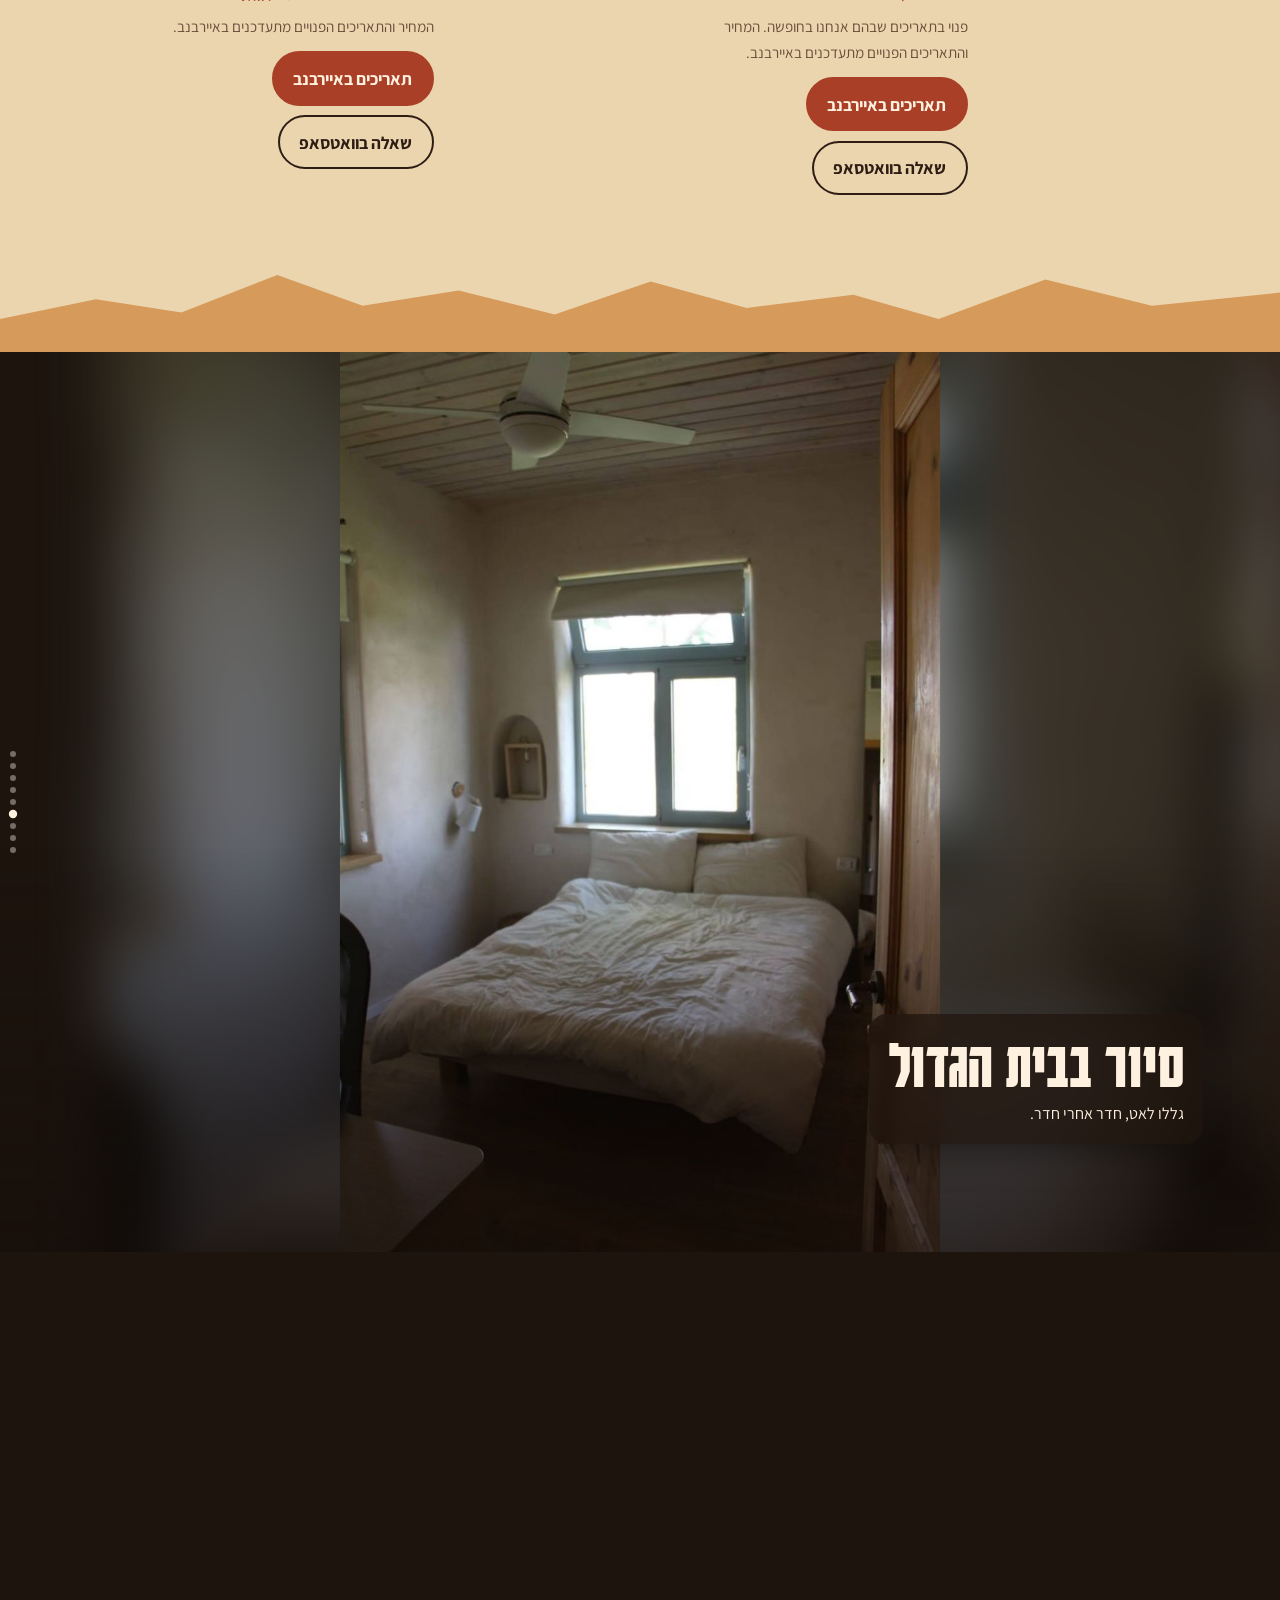
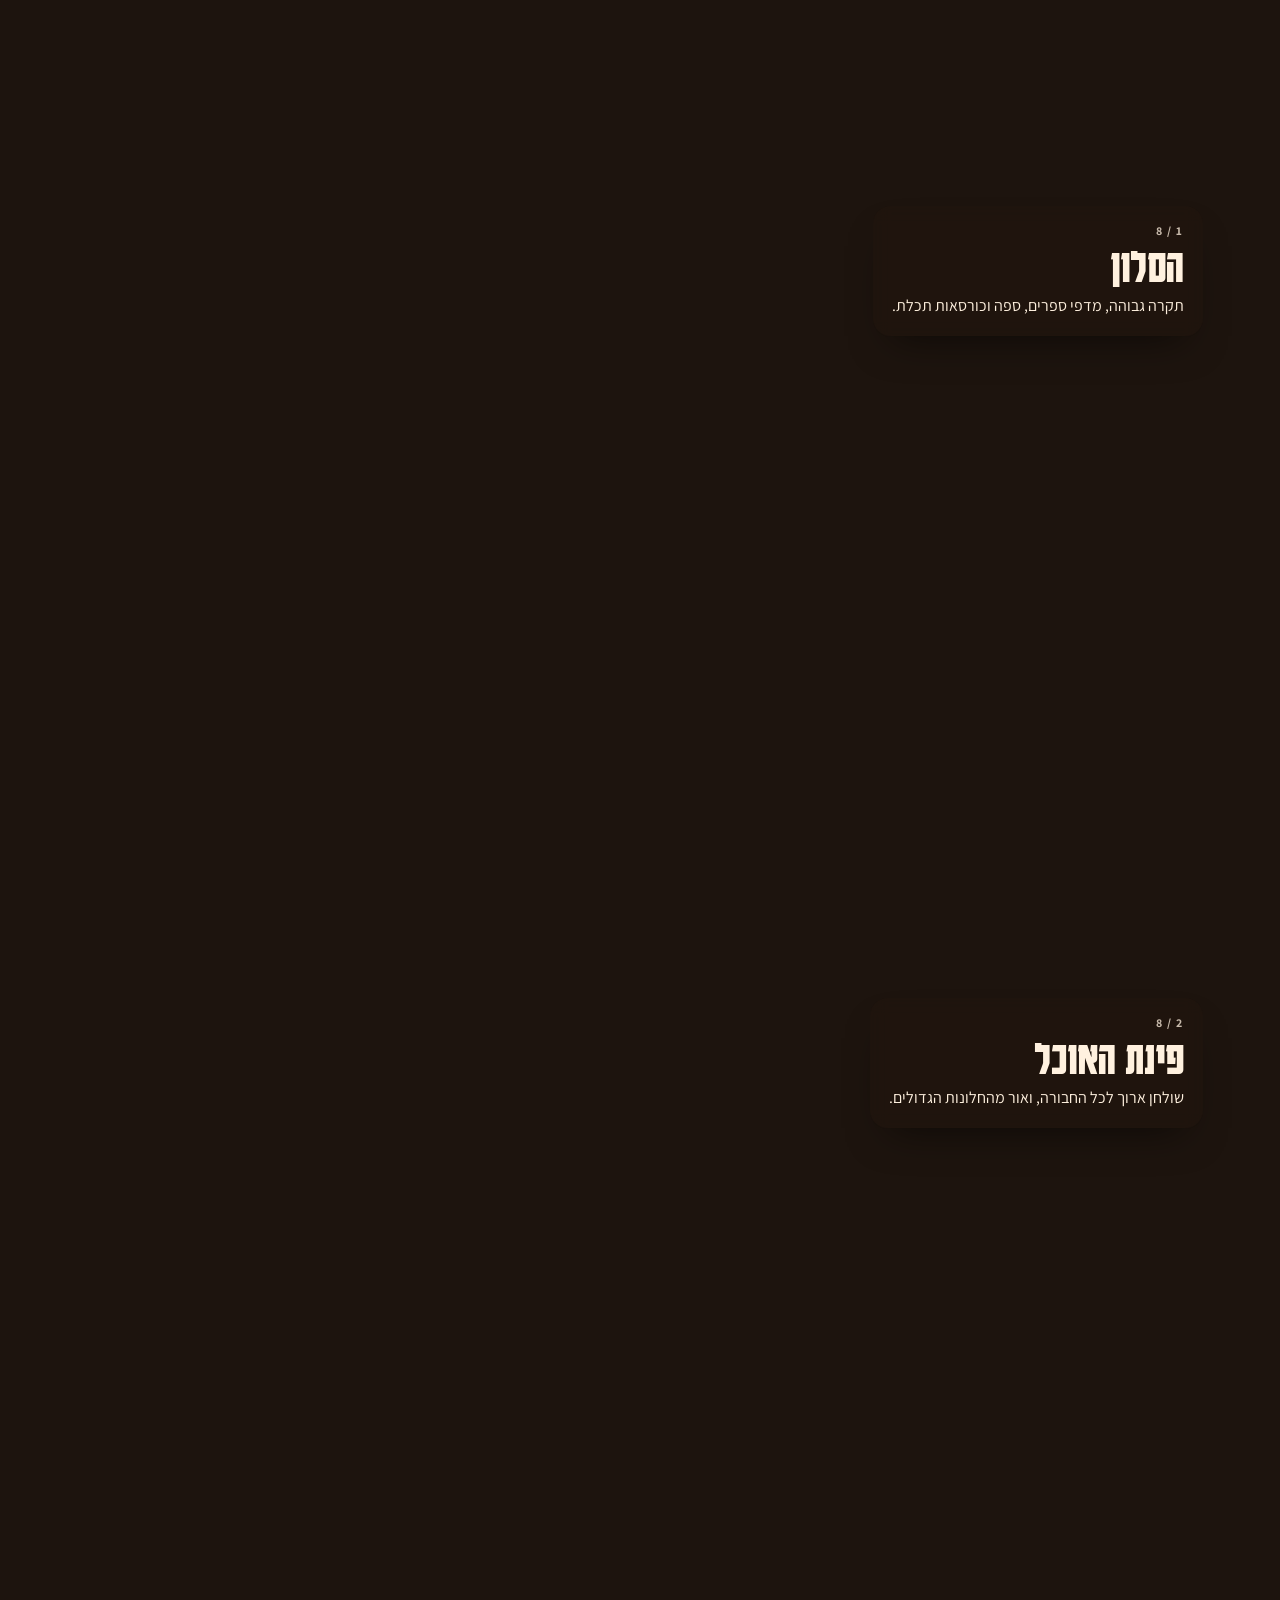
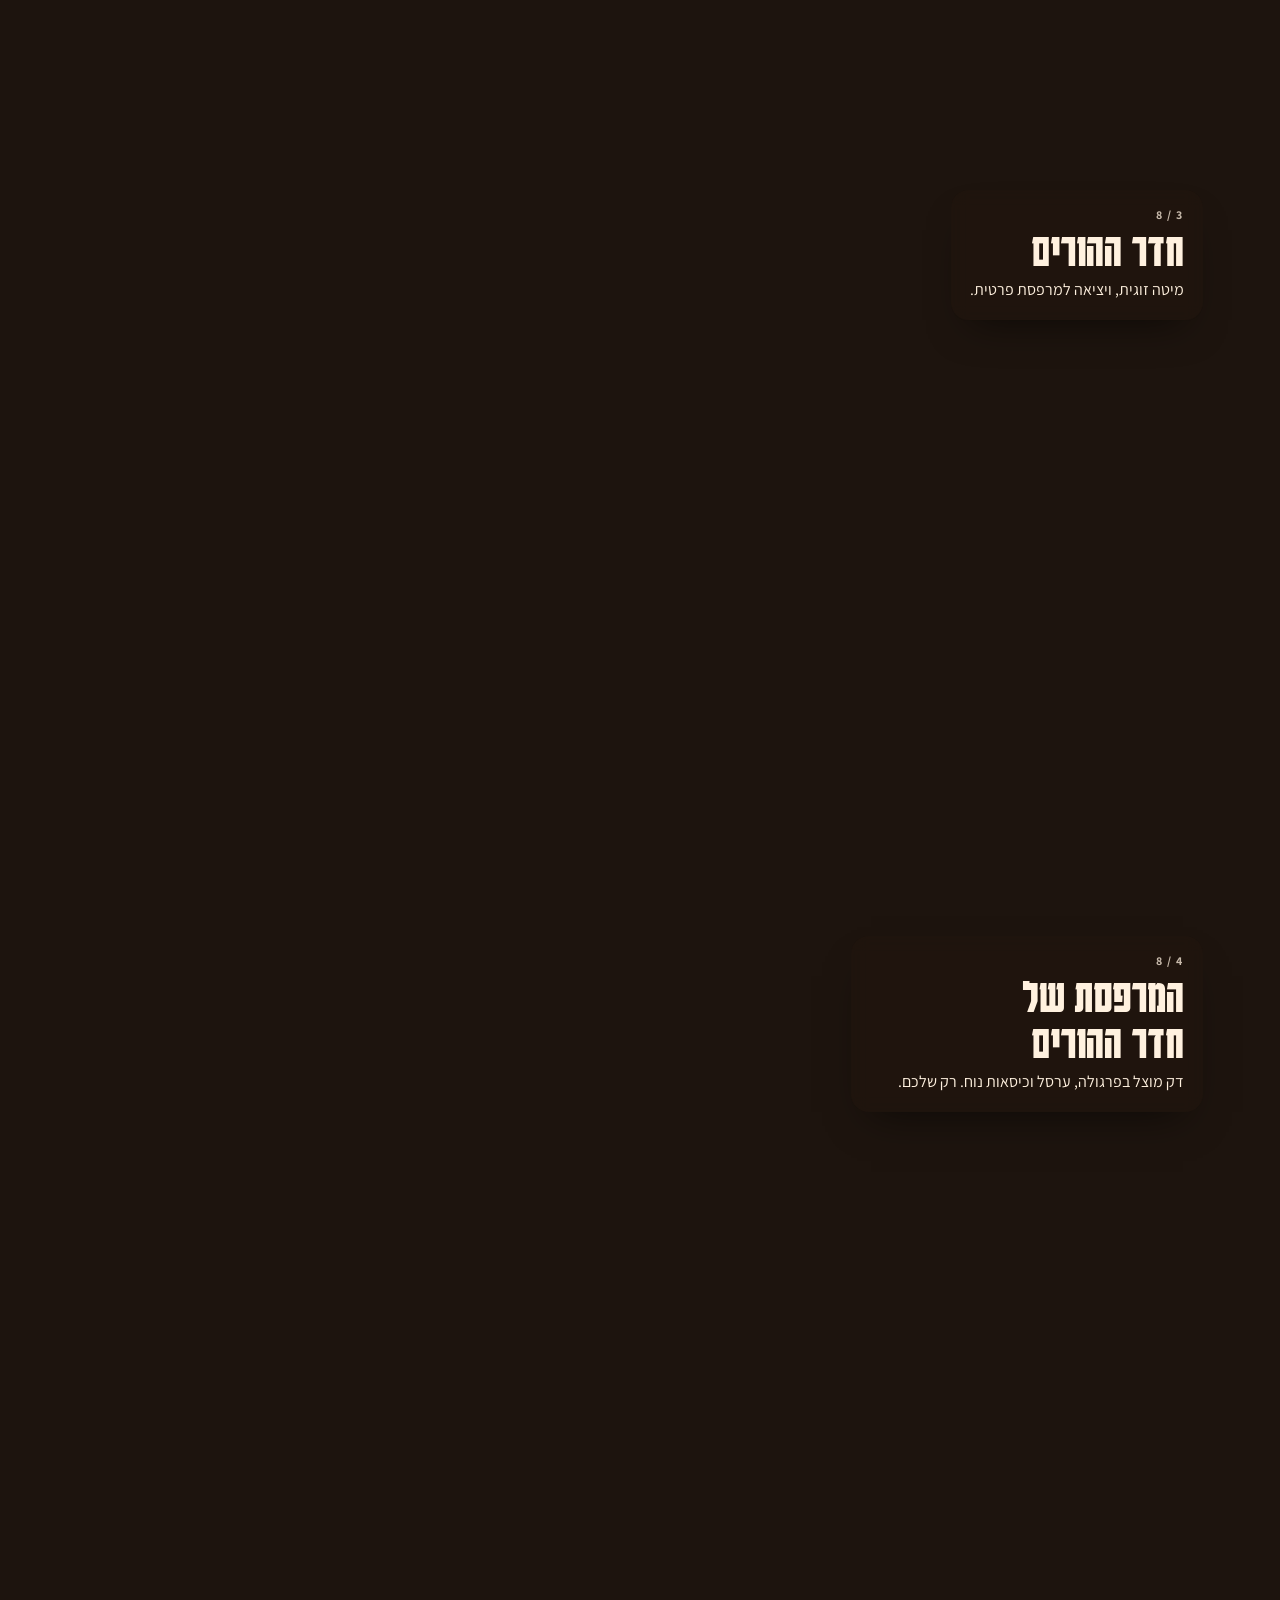
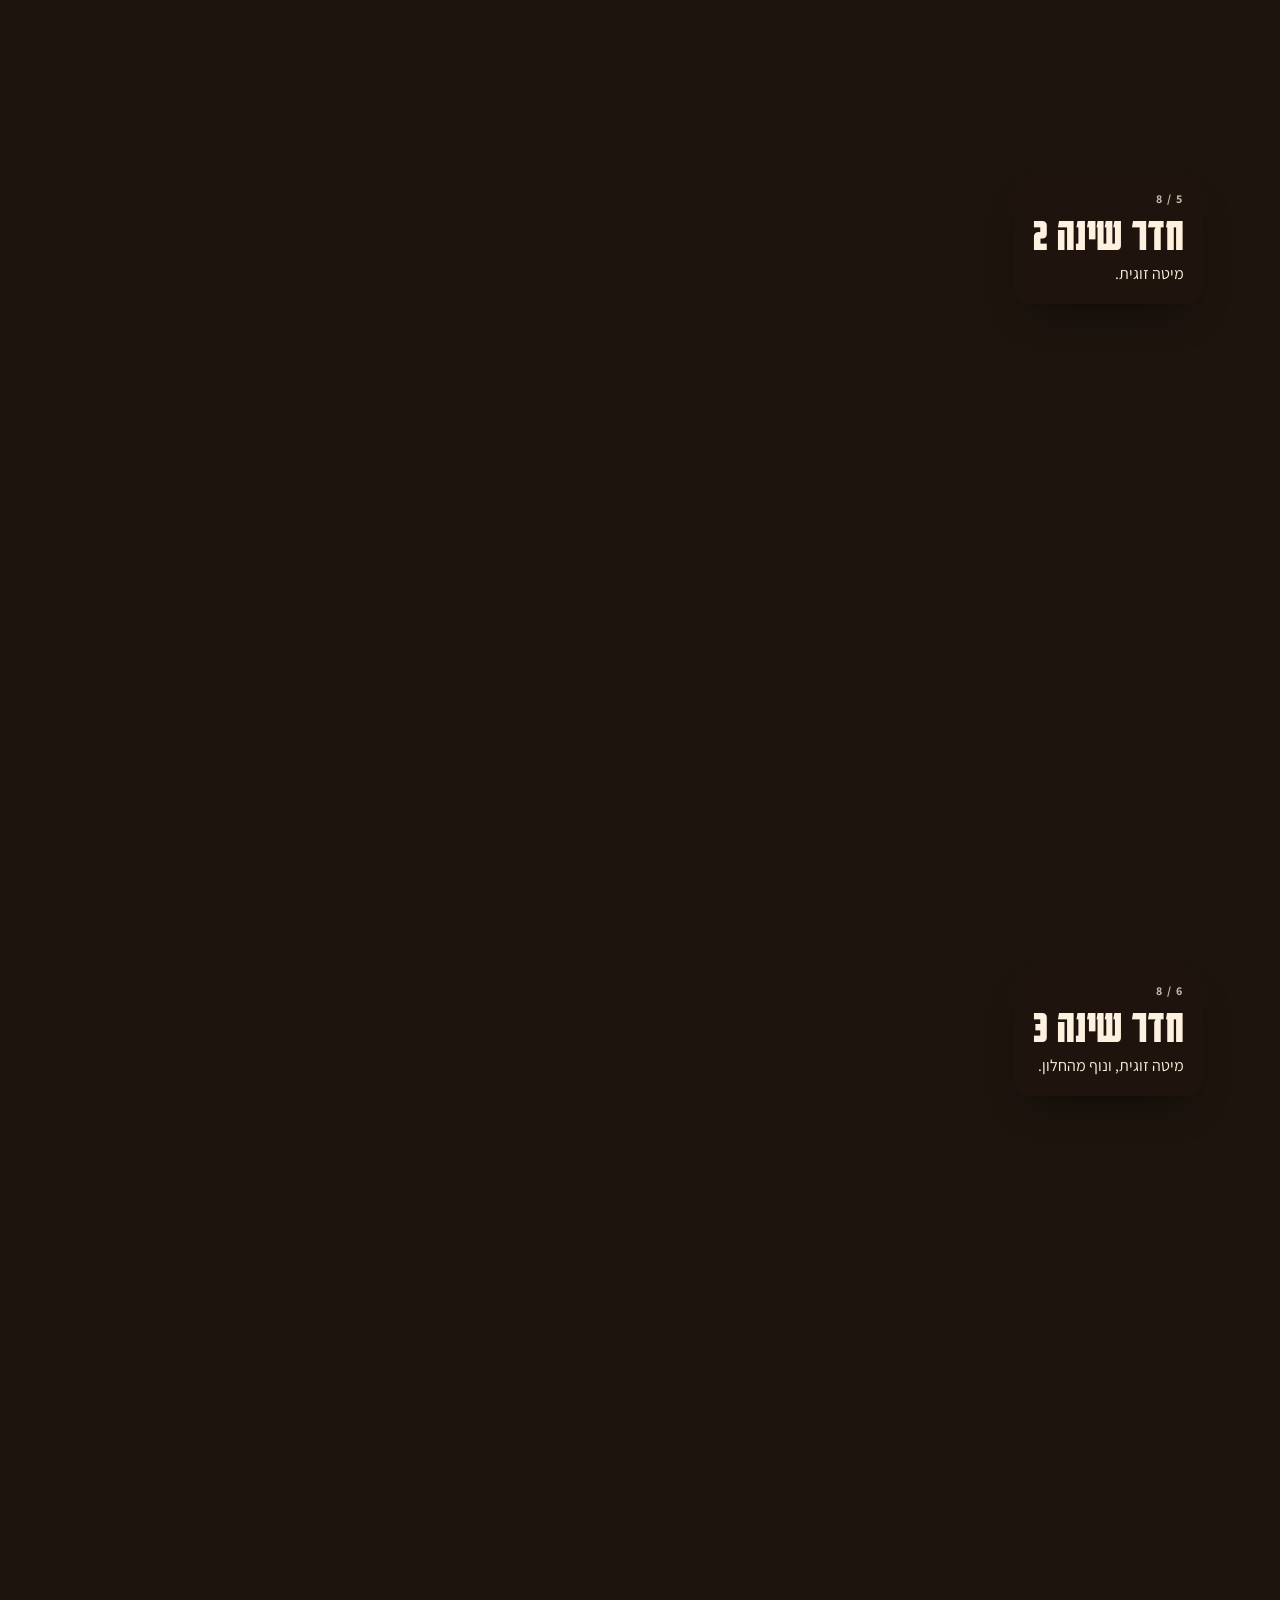
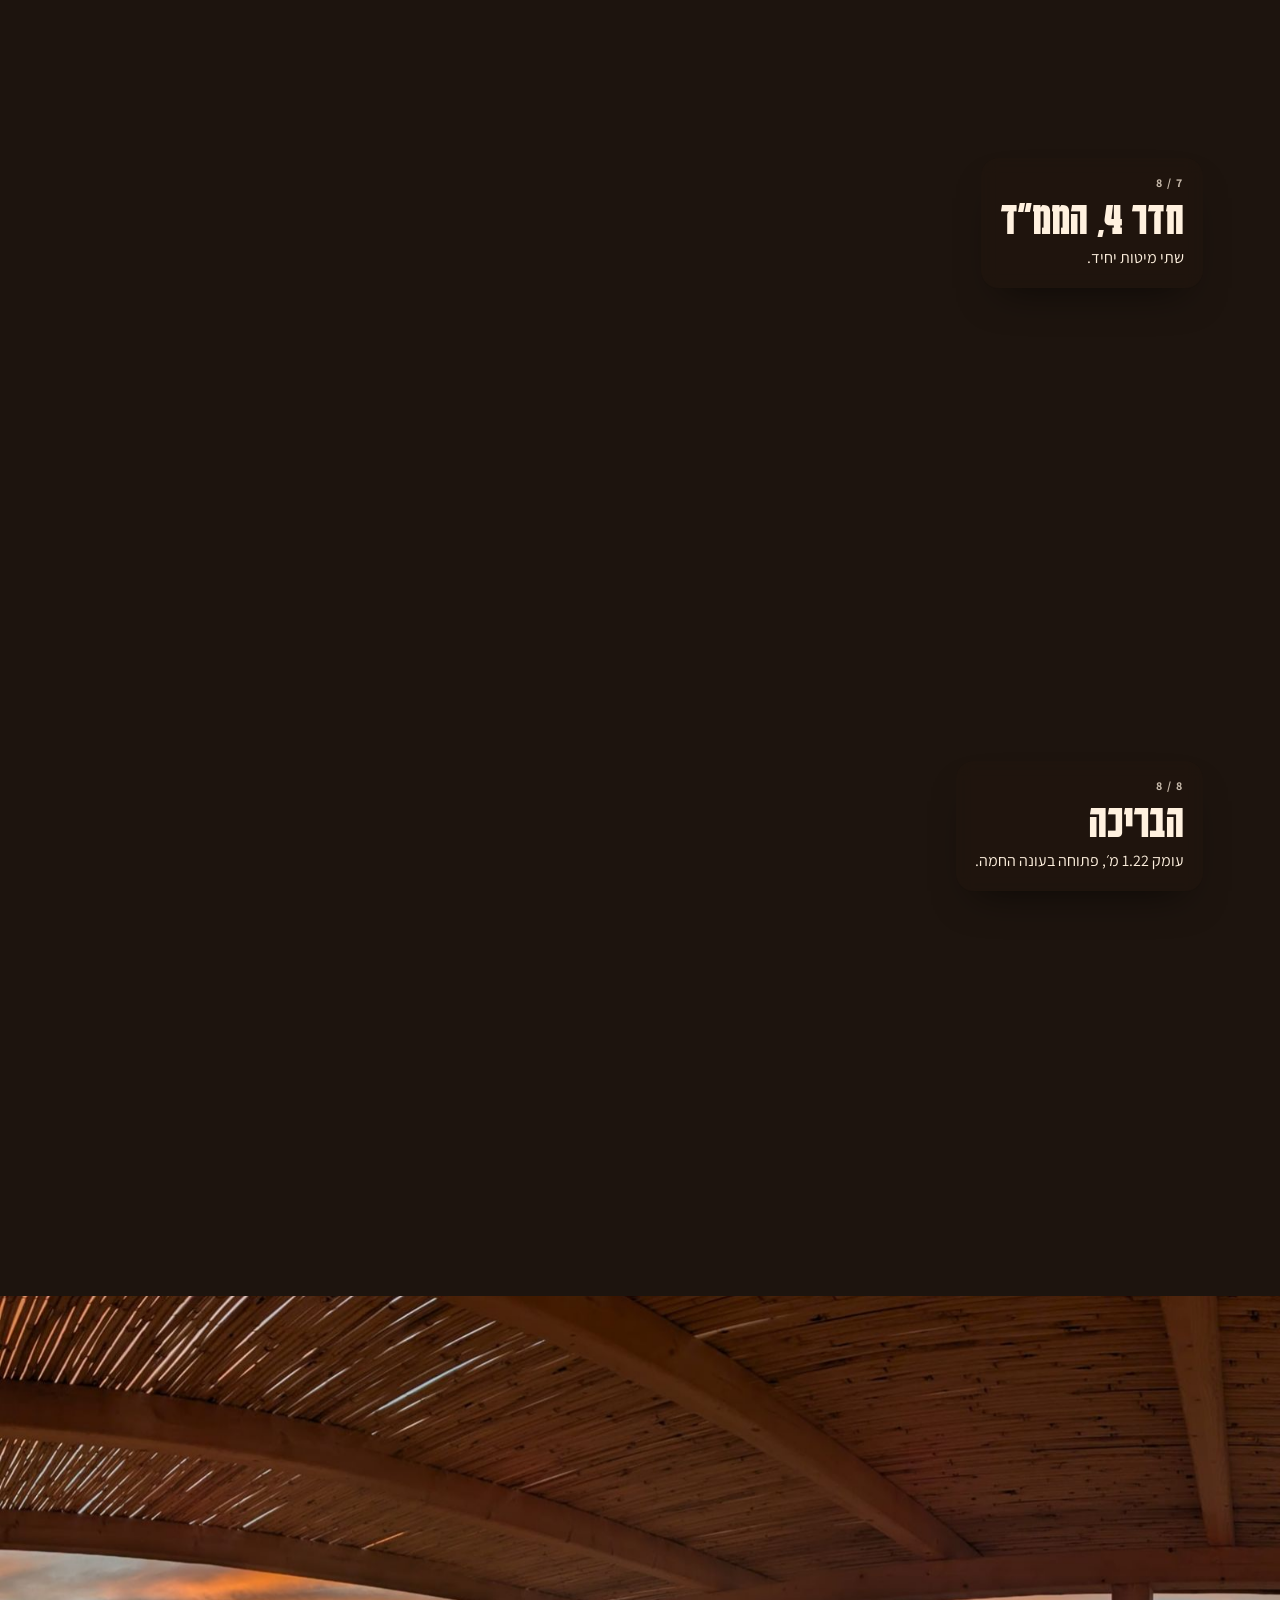
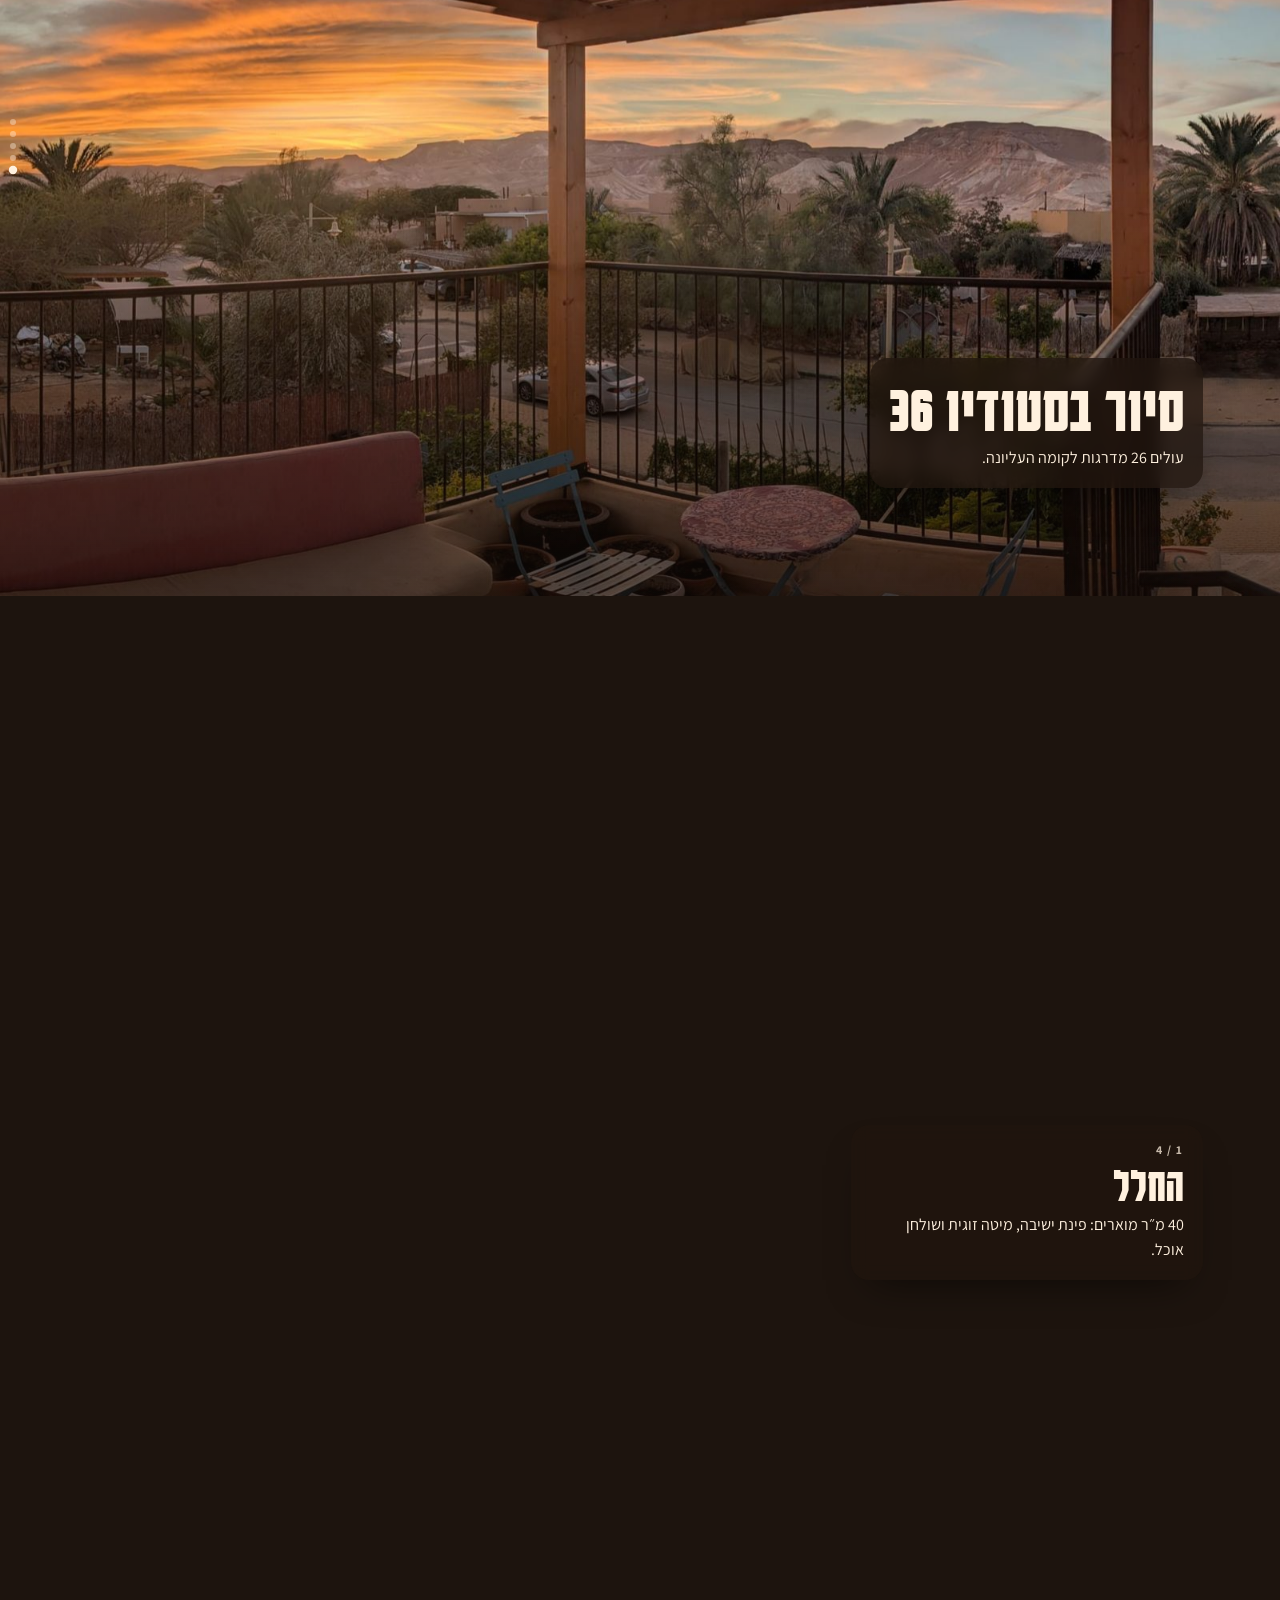
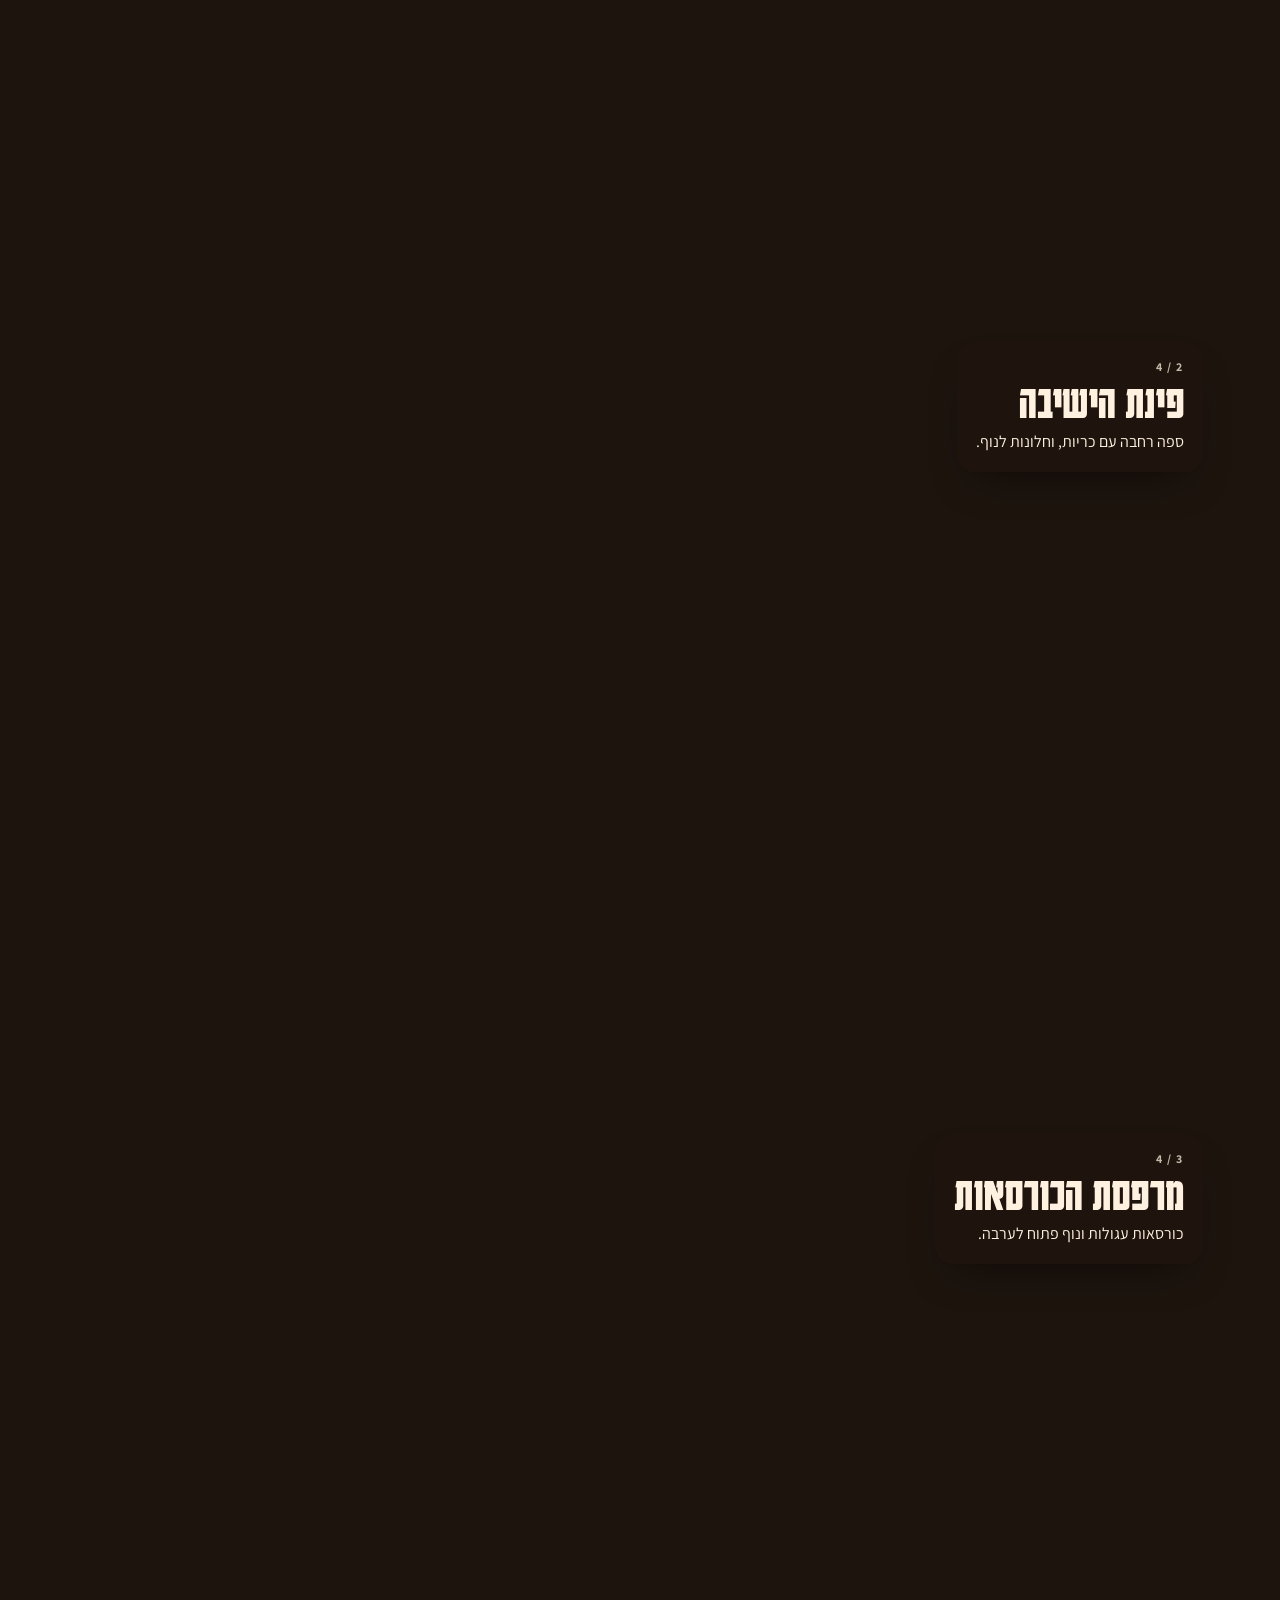
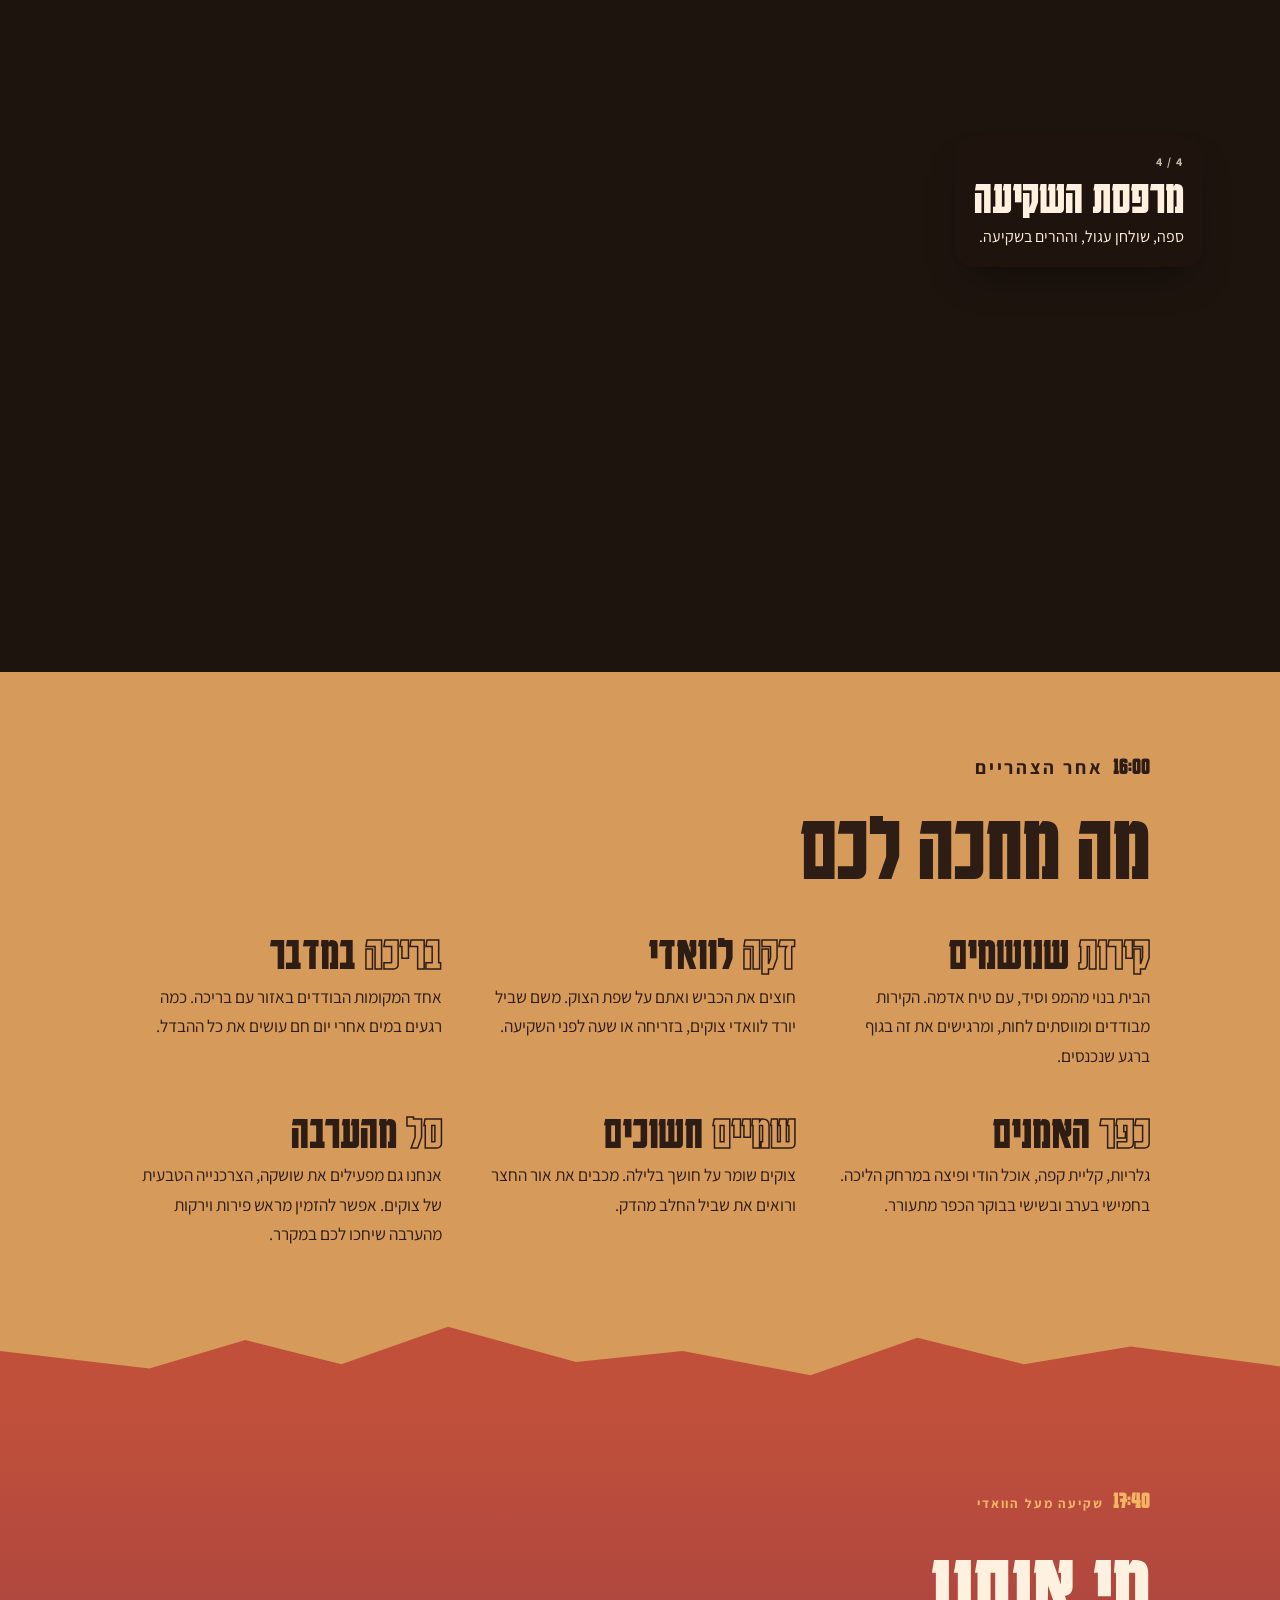
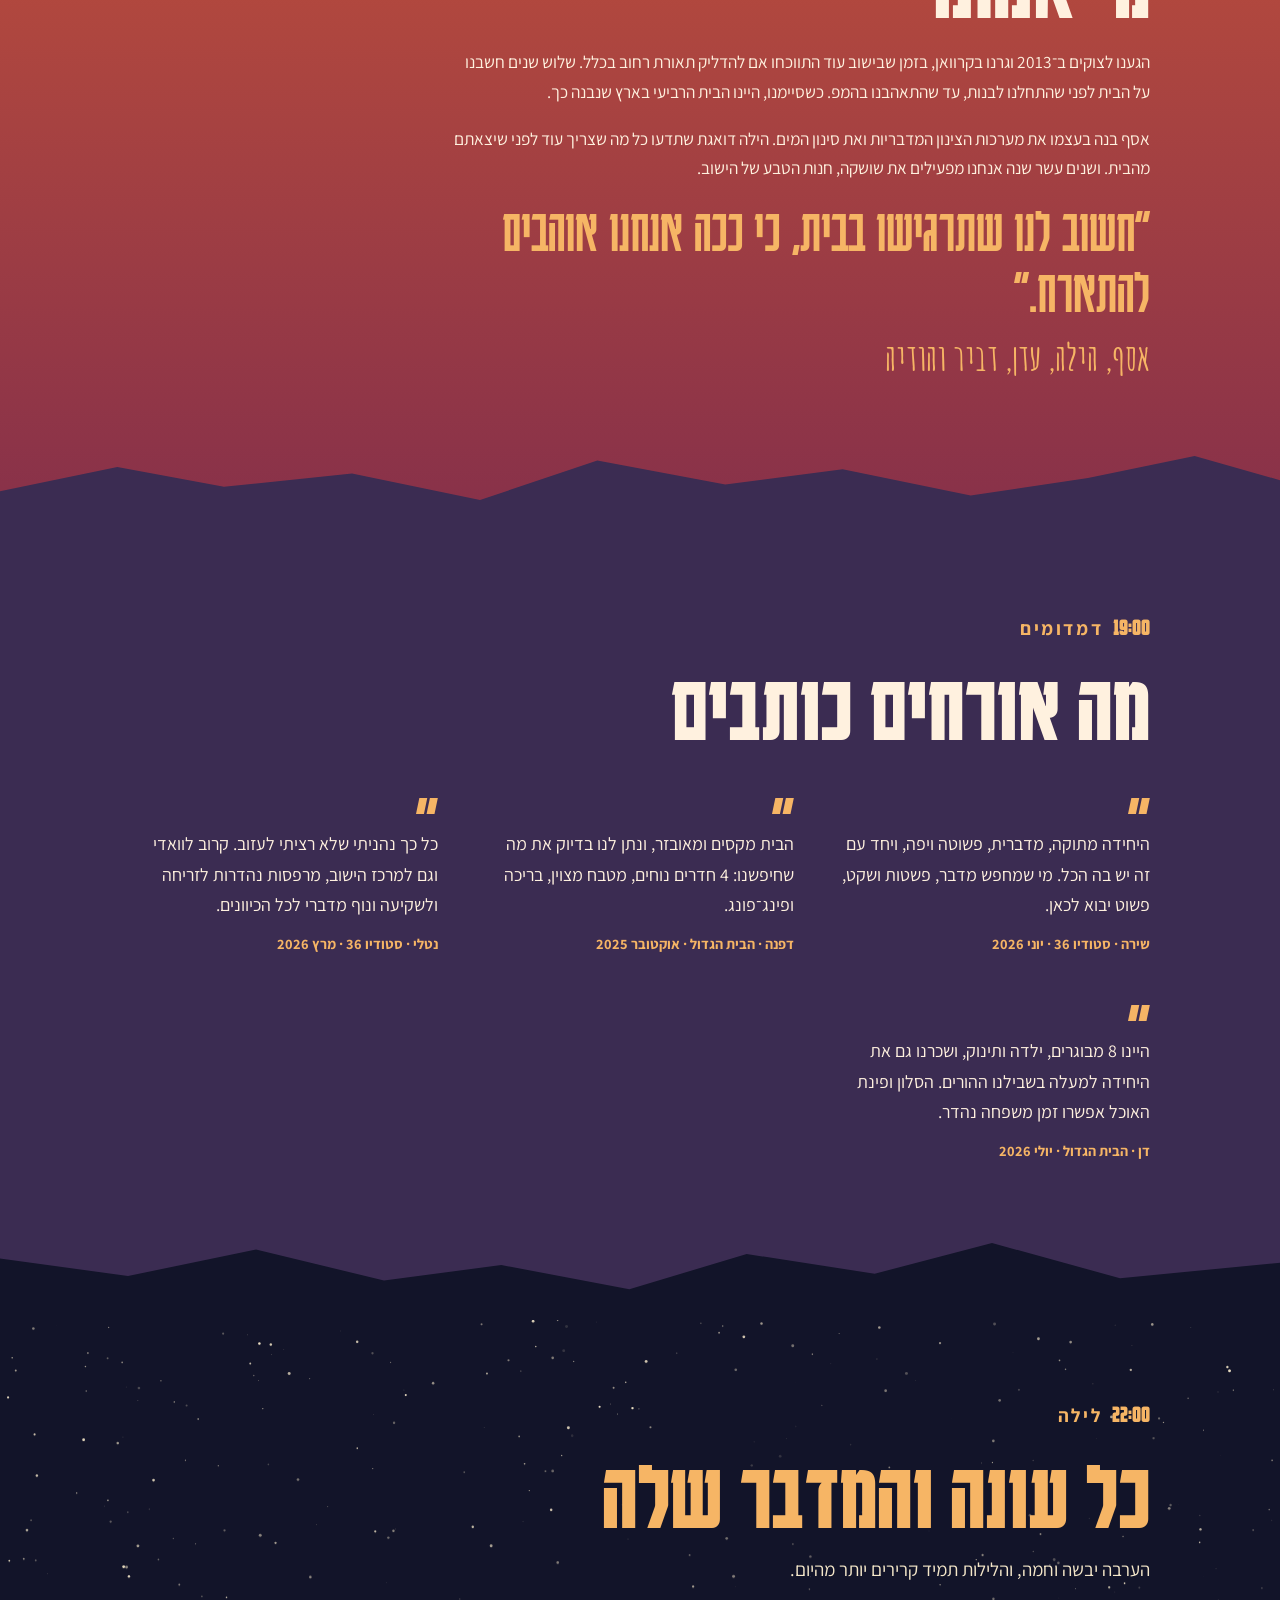
==== commit a5f18c25: "Site: hide the family photo slot until there is a photo; text-only story layout Co-Authored-By: Clau" ====
--- a/index.html
+++ b/index.html
@@ -190,7 +190,7 @@
         <p class="pull">״חשוב לנו שתרגישו בבית, כי ככה אנחנו אוהבים להתארח.״</p>
         <p class="hand">אסף, הילה, עדן, דביר והודיה</p>
       </div>
-      <div class="arch empty">תמונה משפחתית<br>hosts.jpg</div>
+      <!-- family photo goes here when ready: <div class="arch"><img src="assets/images/hosts.jpg" alt="" width="" height=""></div> -->
     </div>
   </div>
   <svg class="ridge" viewBox="0 0 1200 100" preserveAspectRatio="none" aria-hidden="true"><path style="fill:var(--dusk)" d="M0 100 L0 62 L110 40 L210 58 L330 46 L450 70 L560 34 L680 56 L790 42 L910 66 L1020 50 L1120 30 L1200 52 L1200 100Z"/></svg>
--- a/assets/site.css
+++ b/assets/site.css
@@ -126,6 +126,7 @@
 .pull{font-family:var(--display);font-size:clamp(2.4rem,6vw,3.8rem);line-height:1;color:var(--glow)}
 .story .hand{color:var(--glow);font-size:2.3rem}
 .story .arch{width:100%;max-width:24rem;justify-self:center}
+.story:not(:has(.arch)){grid-template-columns:minmax(0,44rem)}
 @media (max-width:760px){.story,.hero{grid-template-columns:1fr}.hero .arch{max-width:20rem}}
 
 /* ---------- DUSK / reviews ---------- */
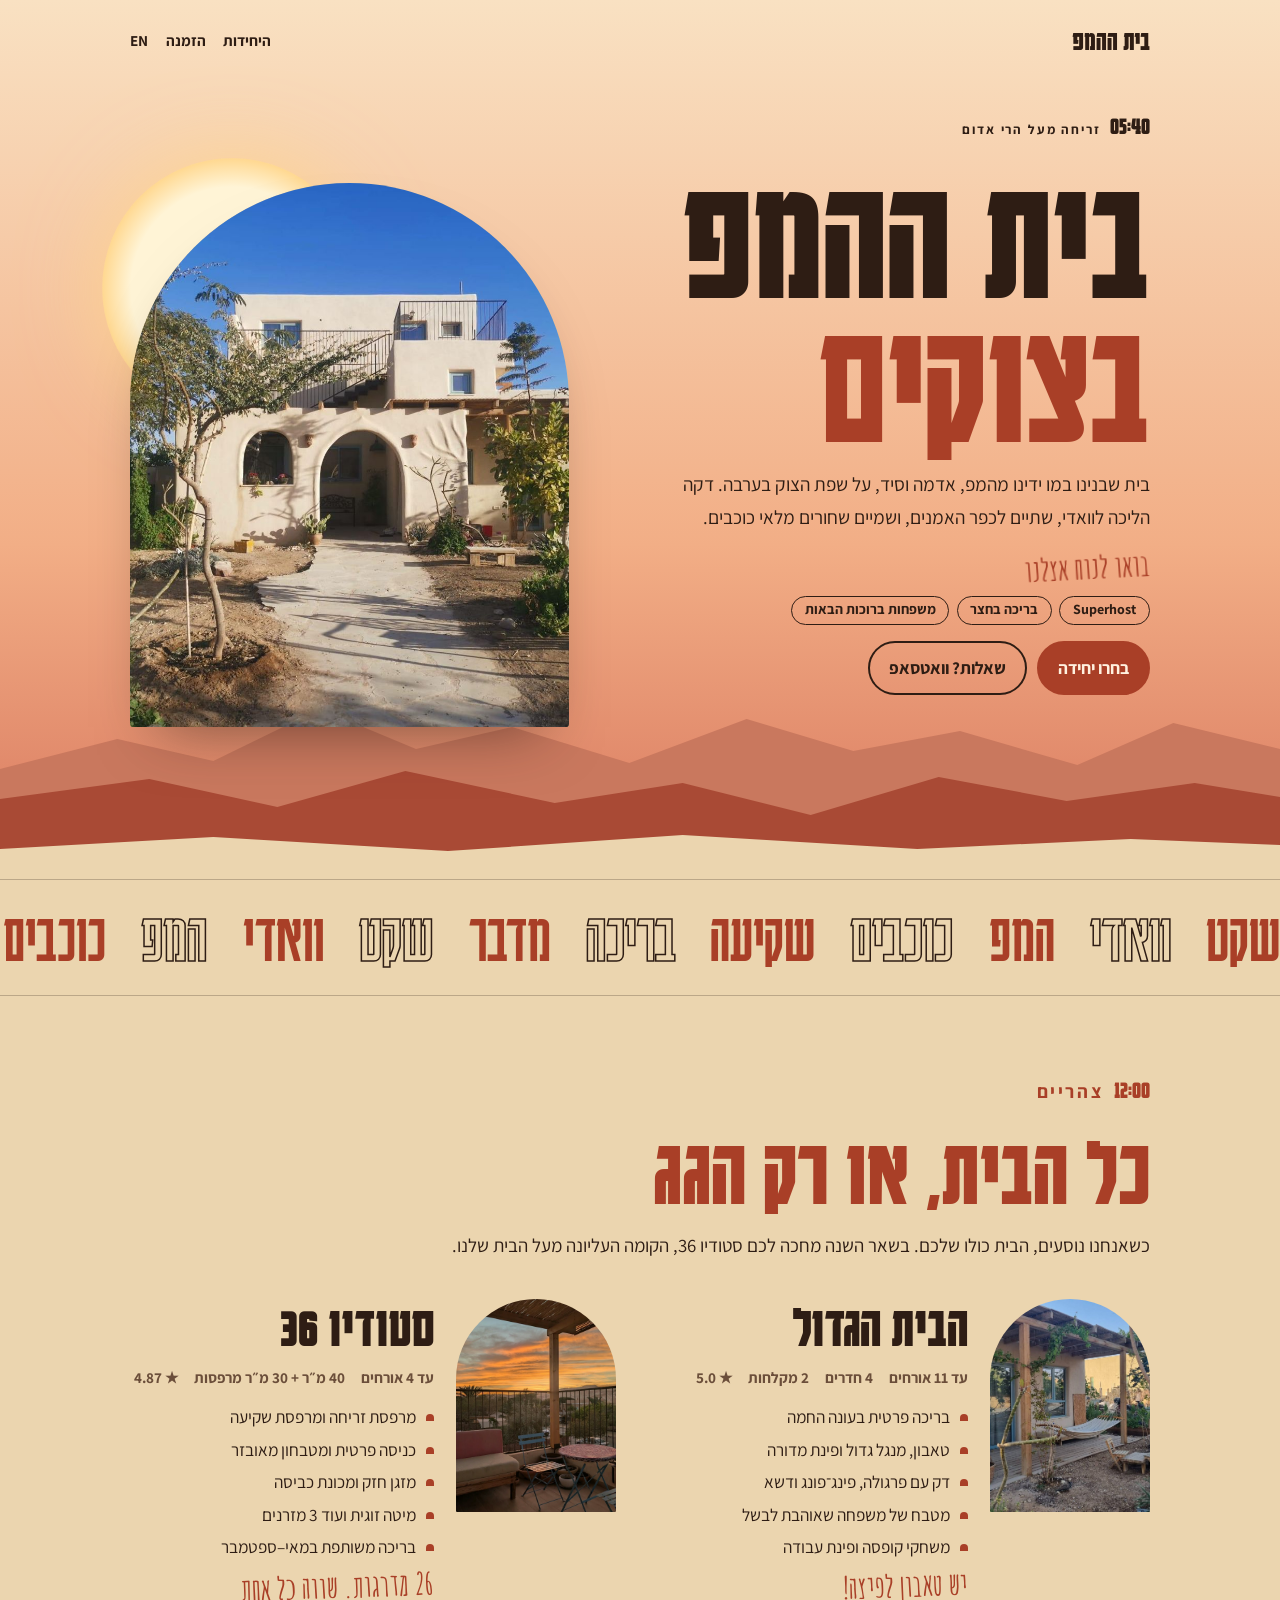
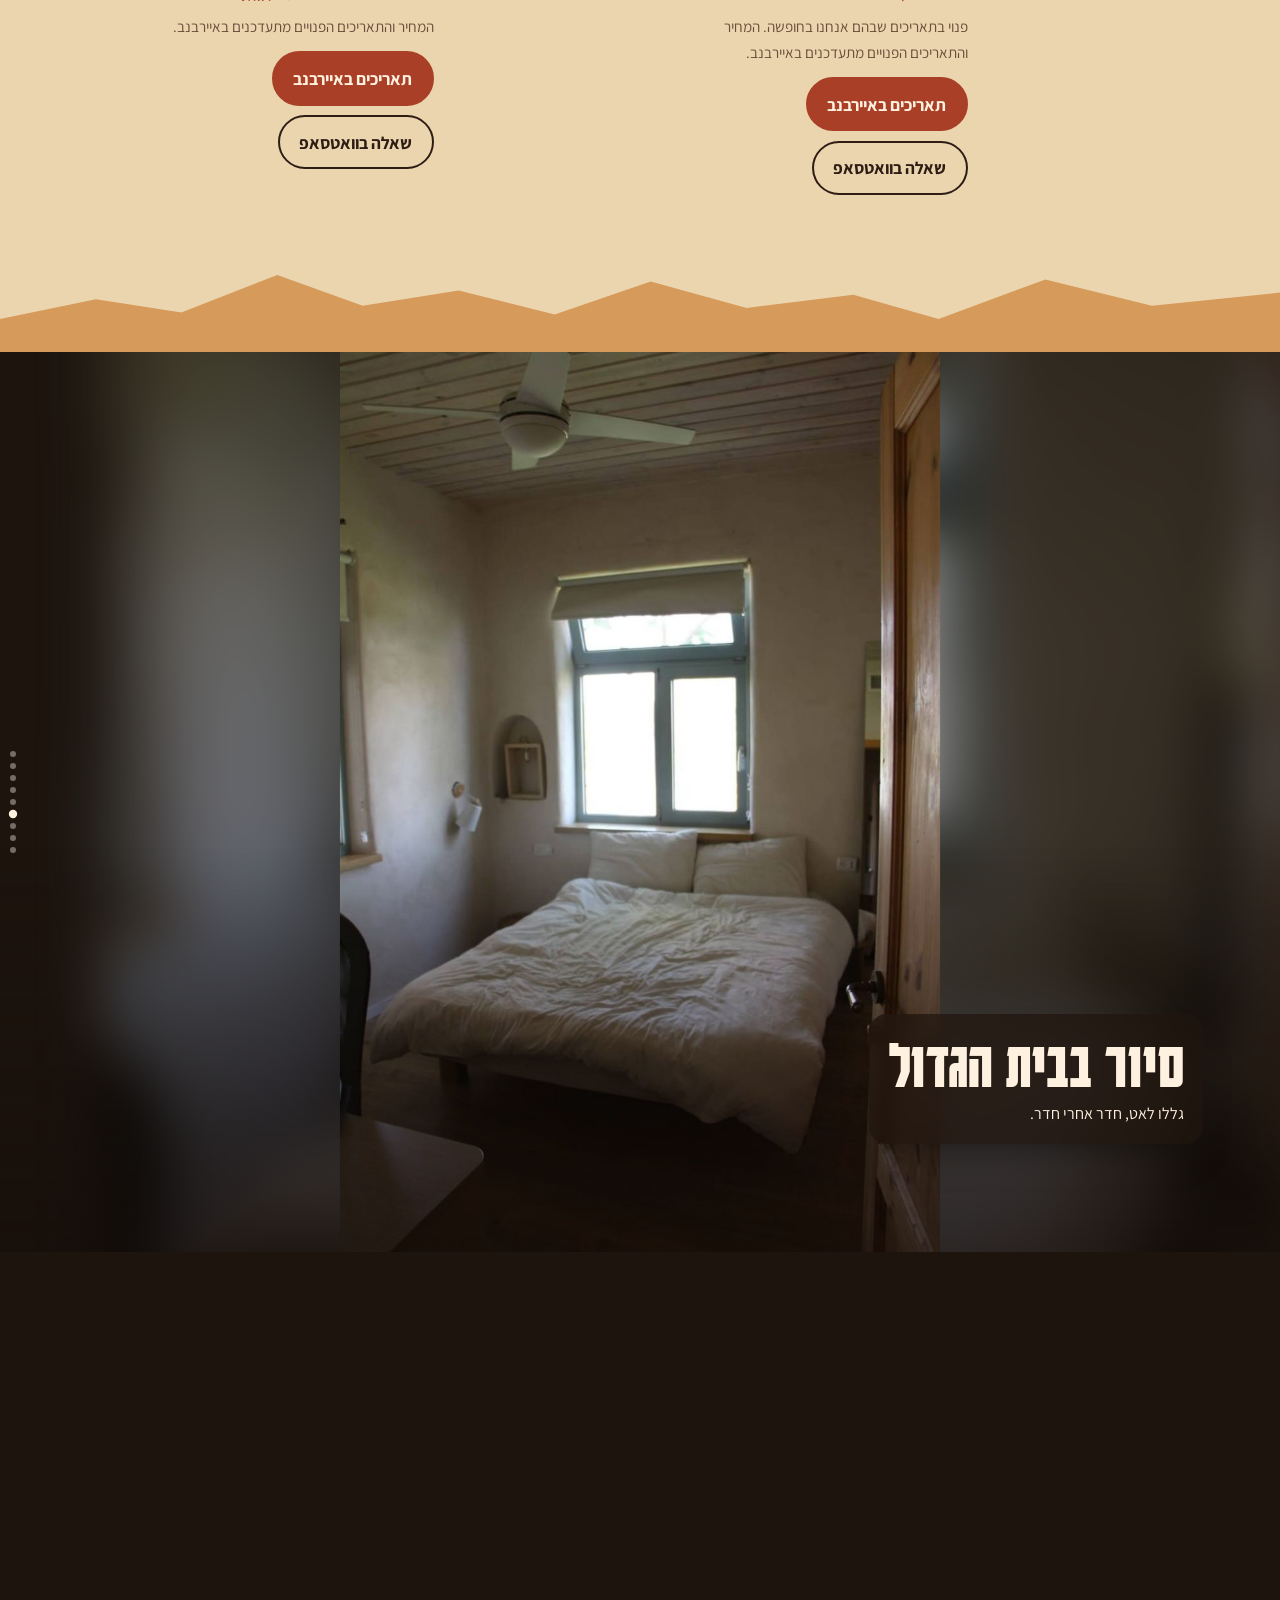
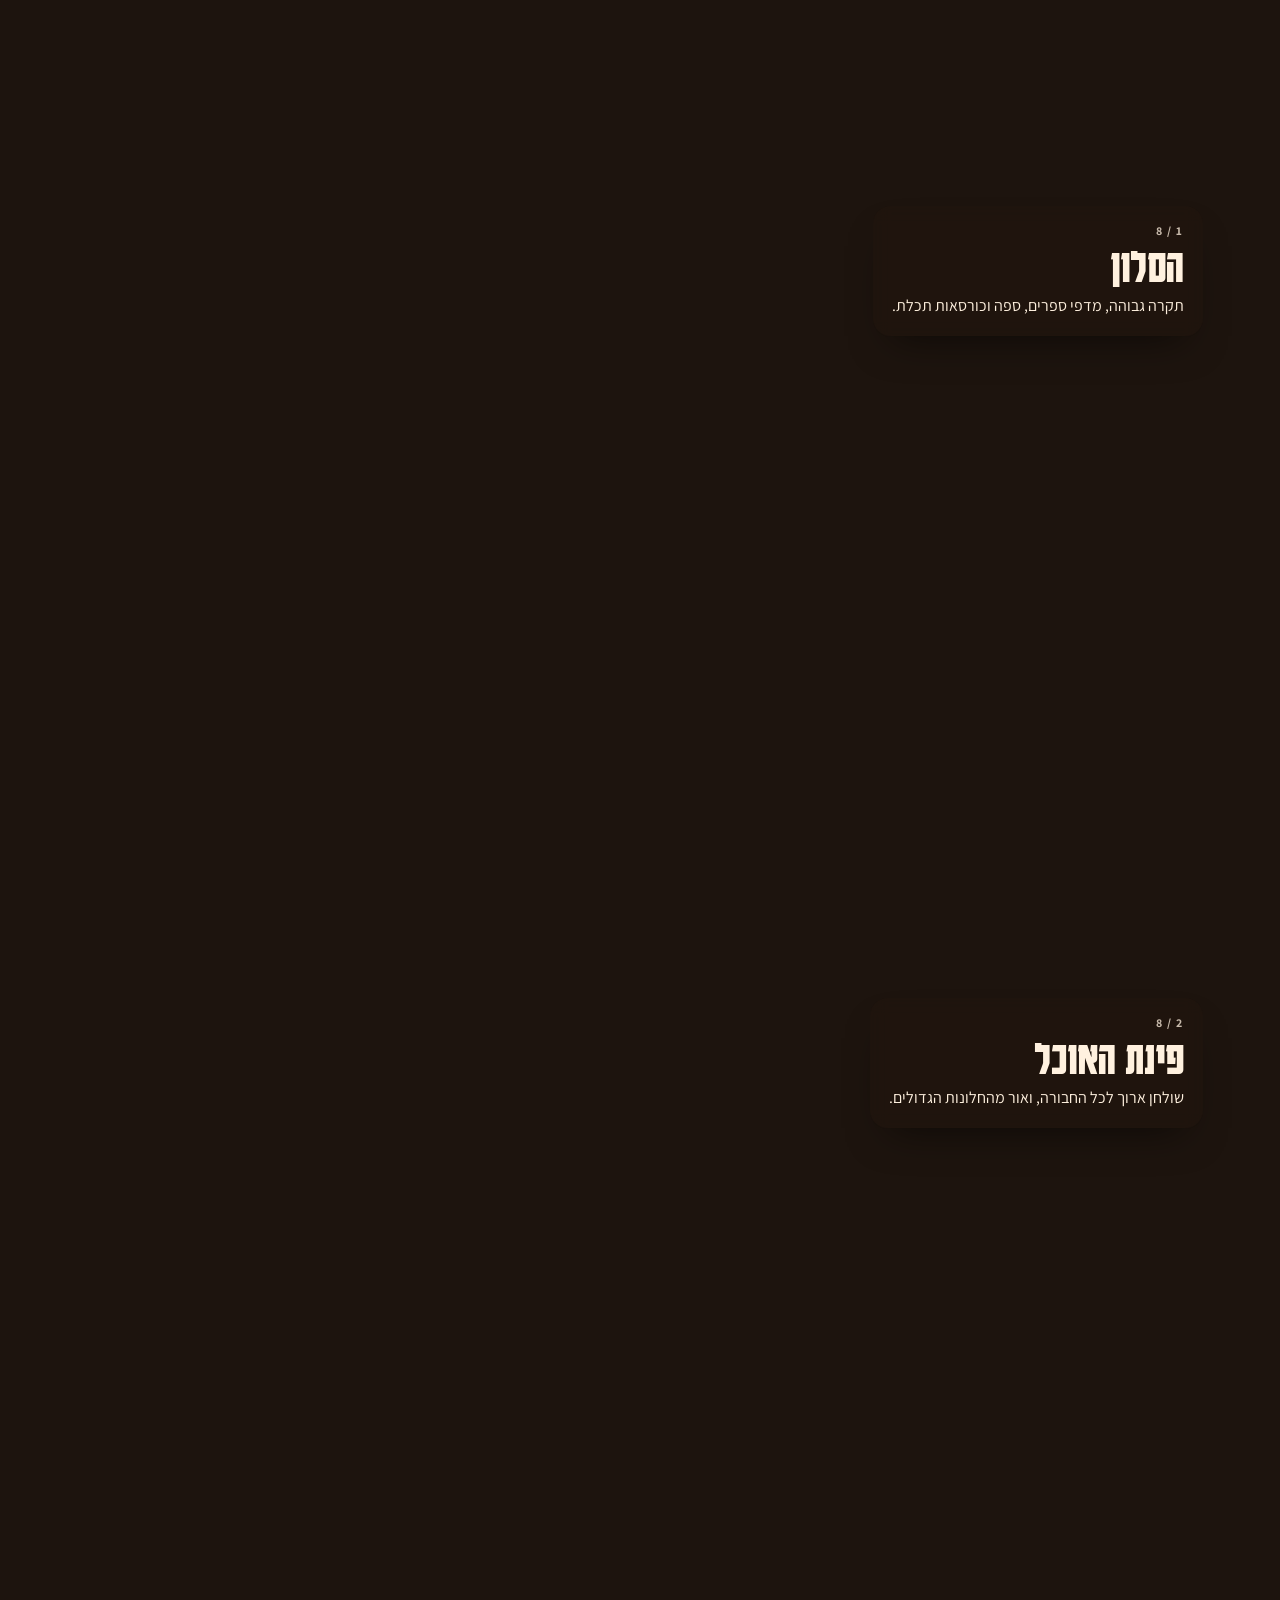
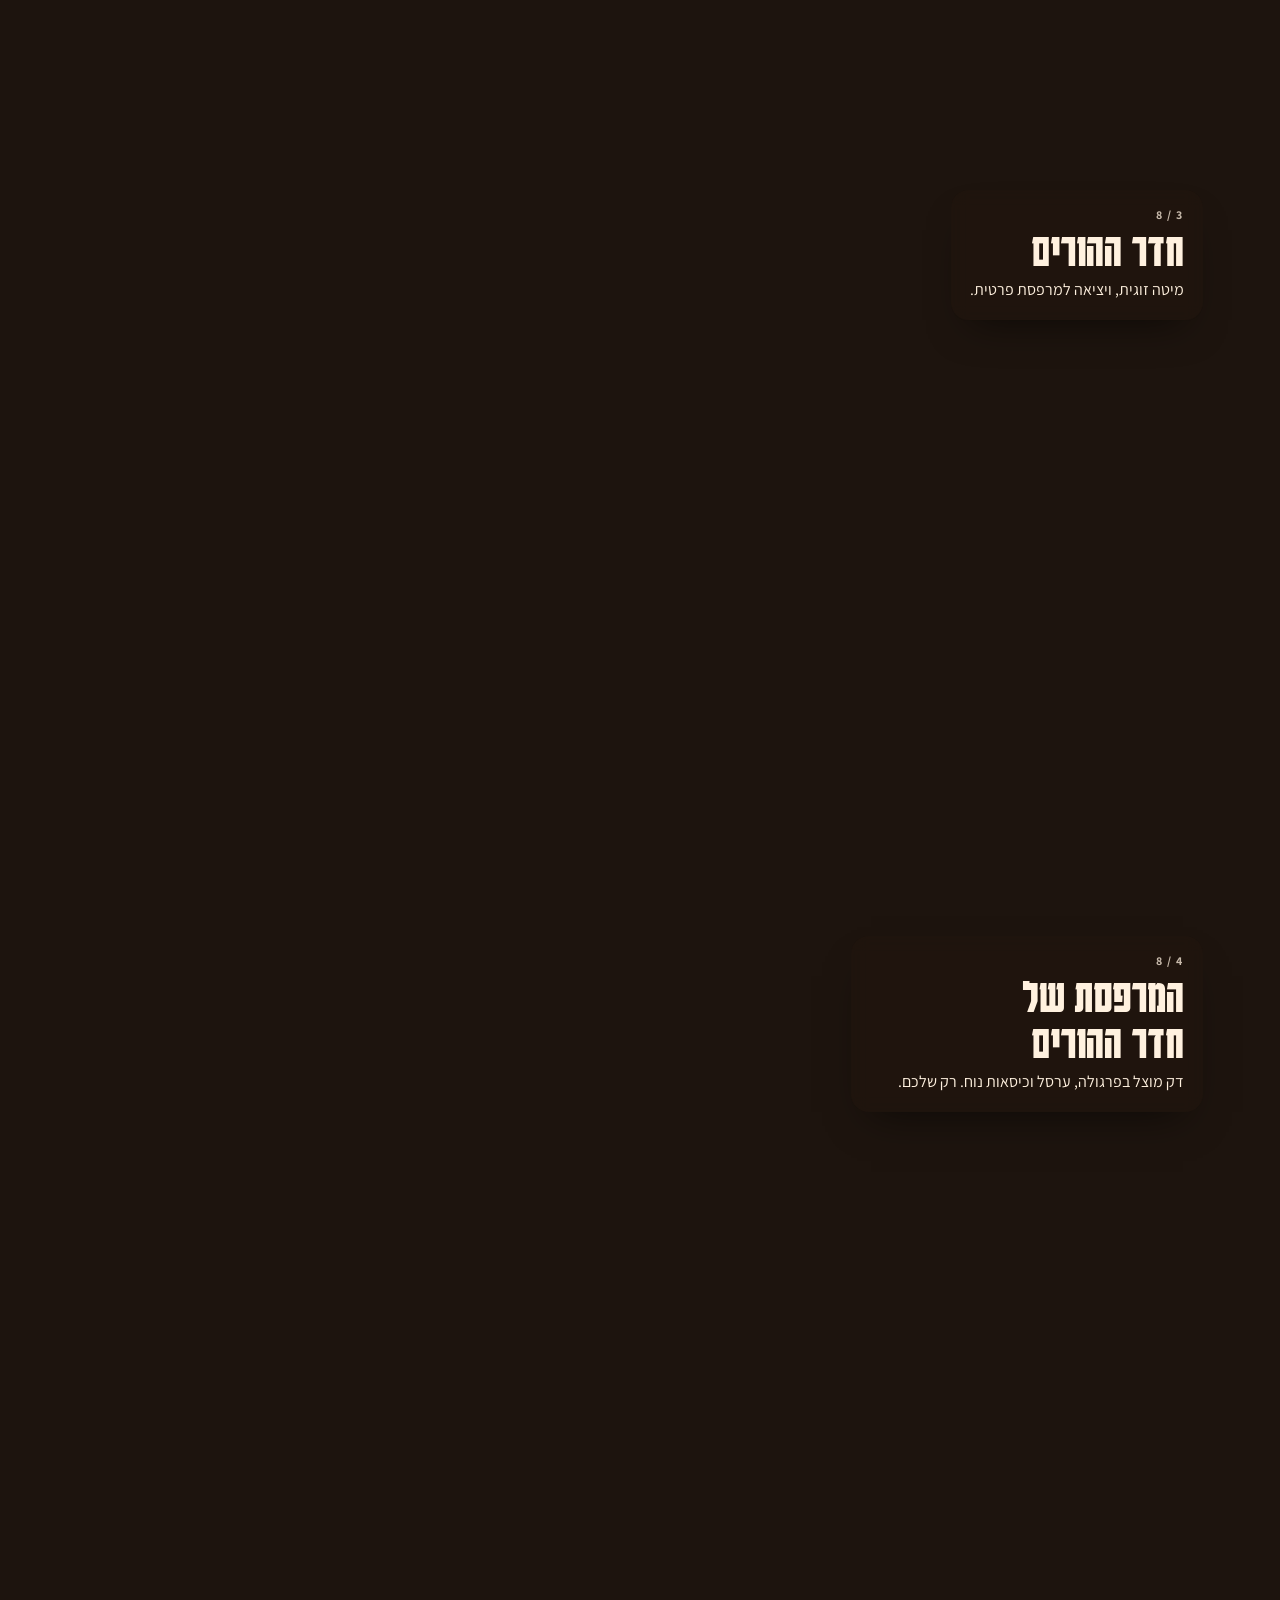
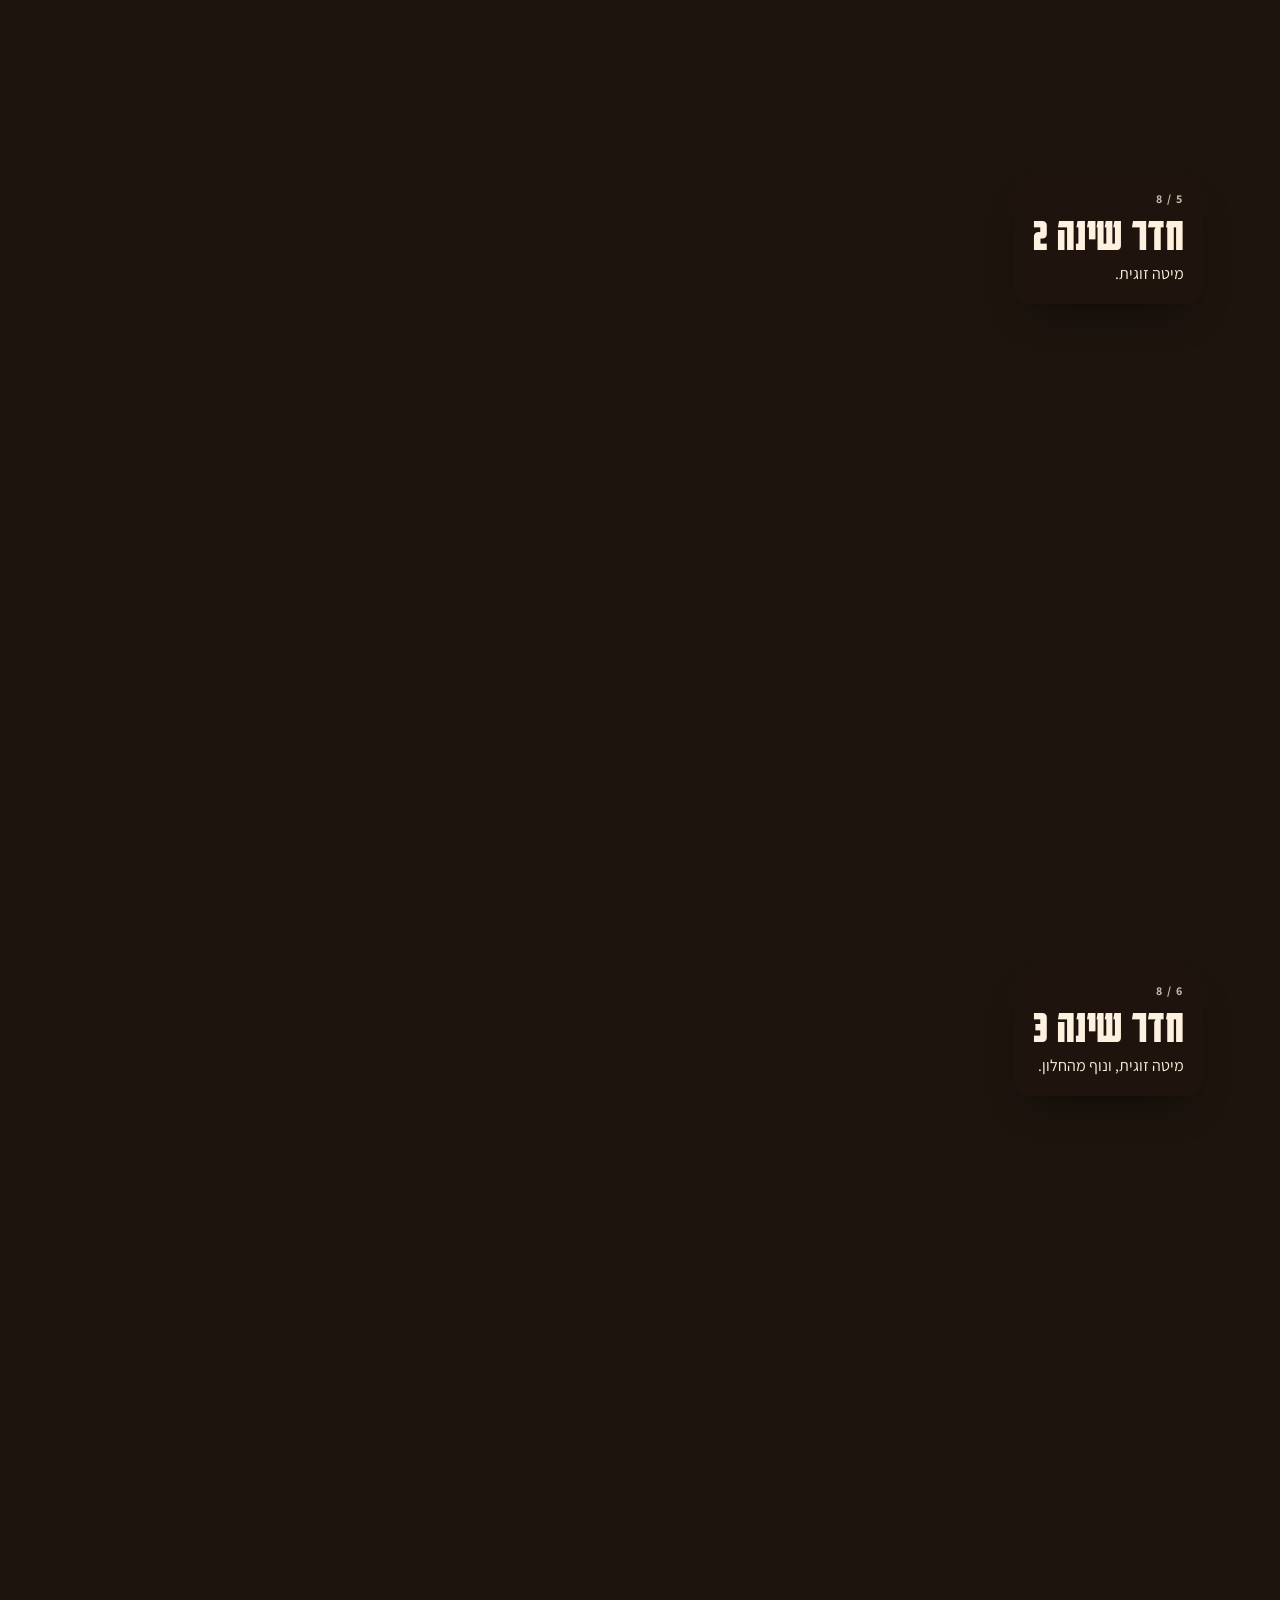
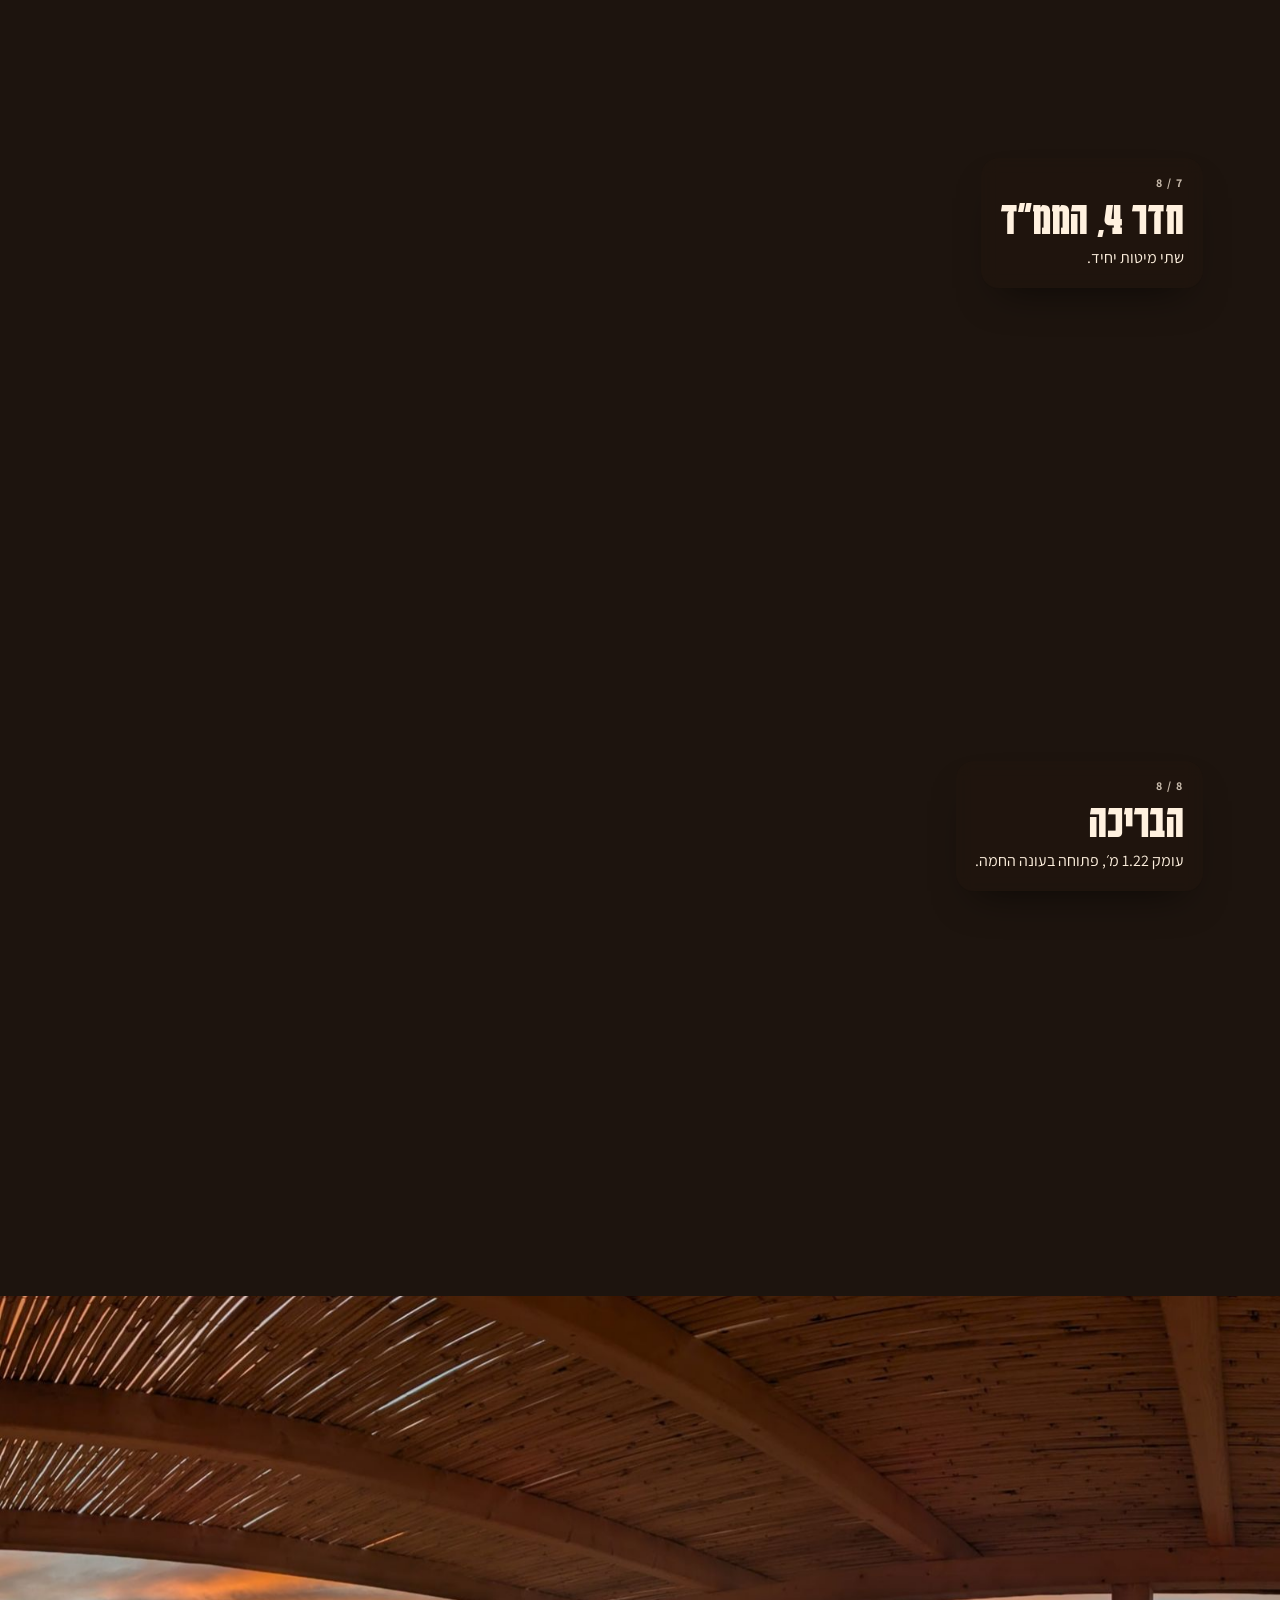
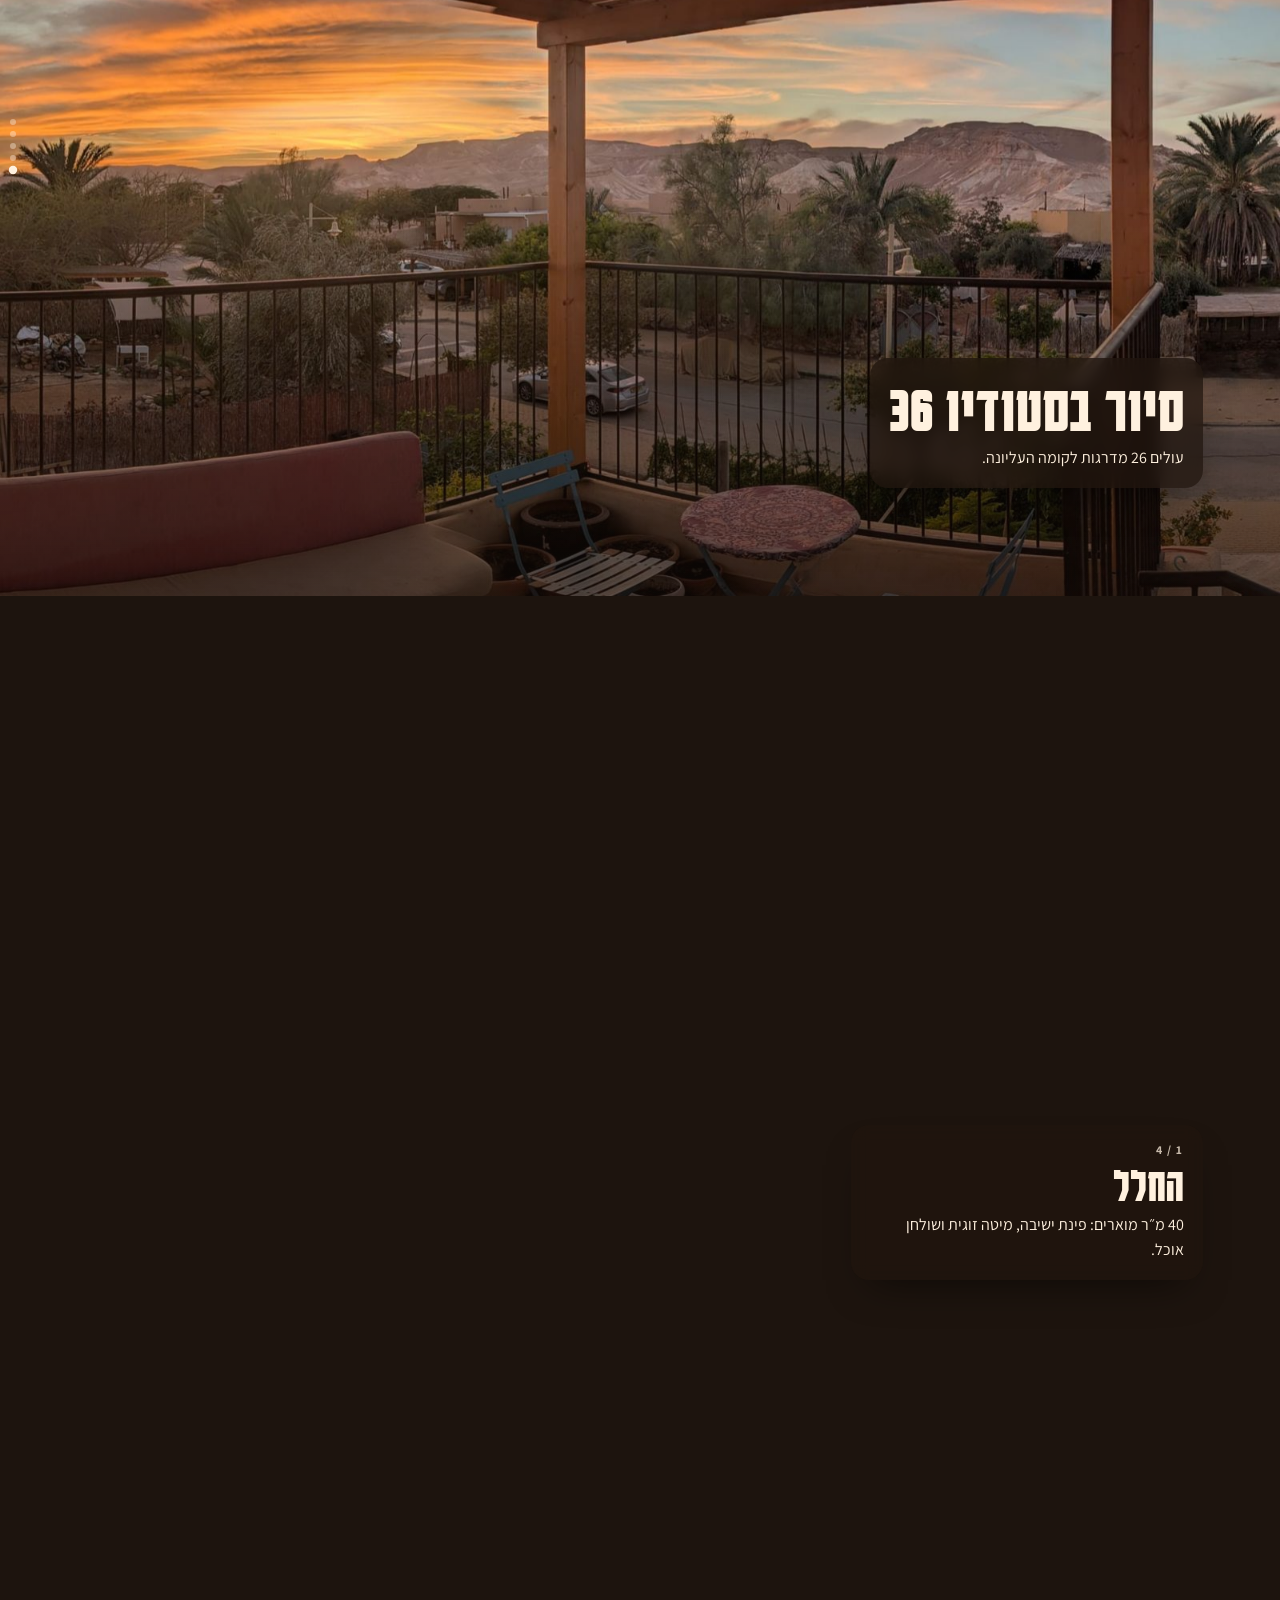
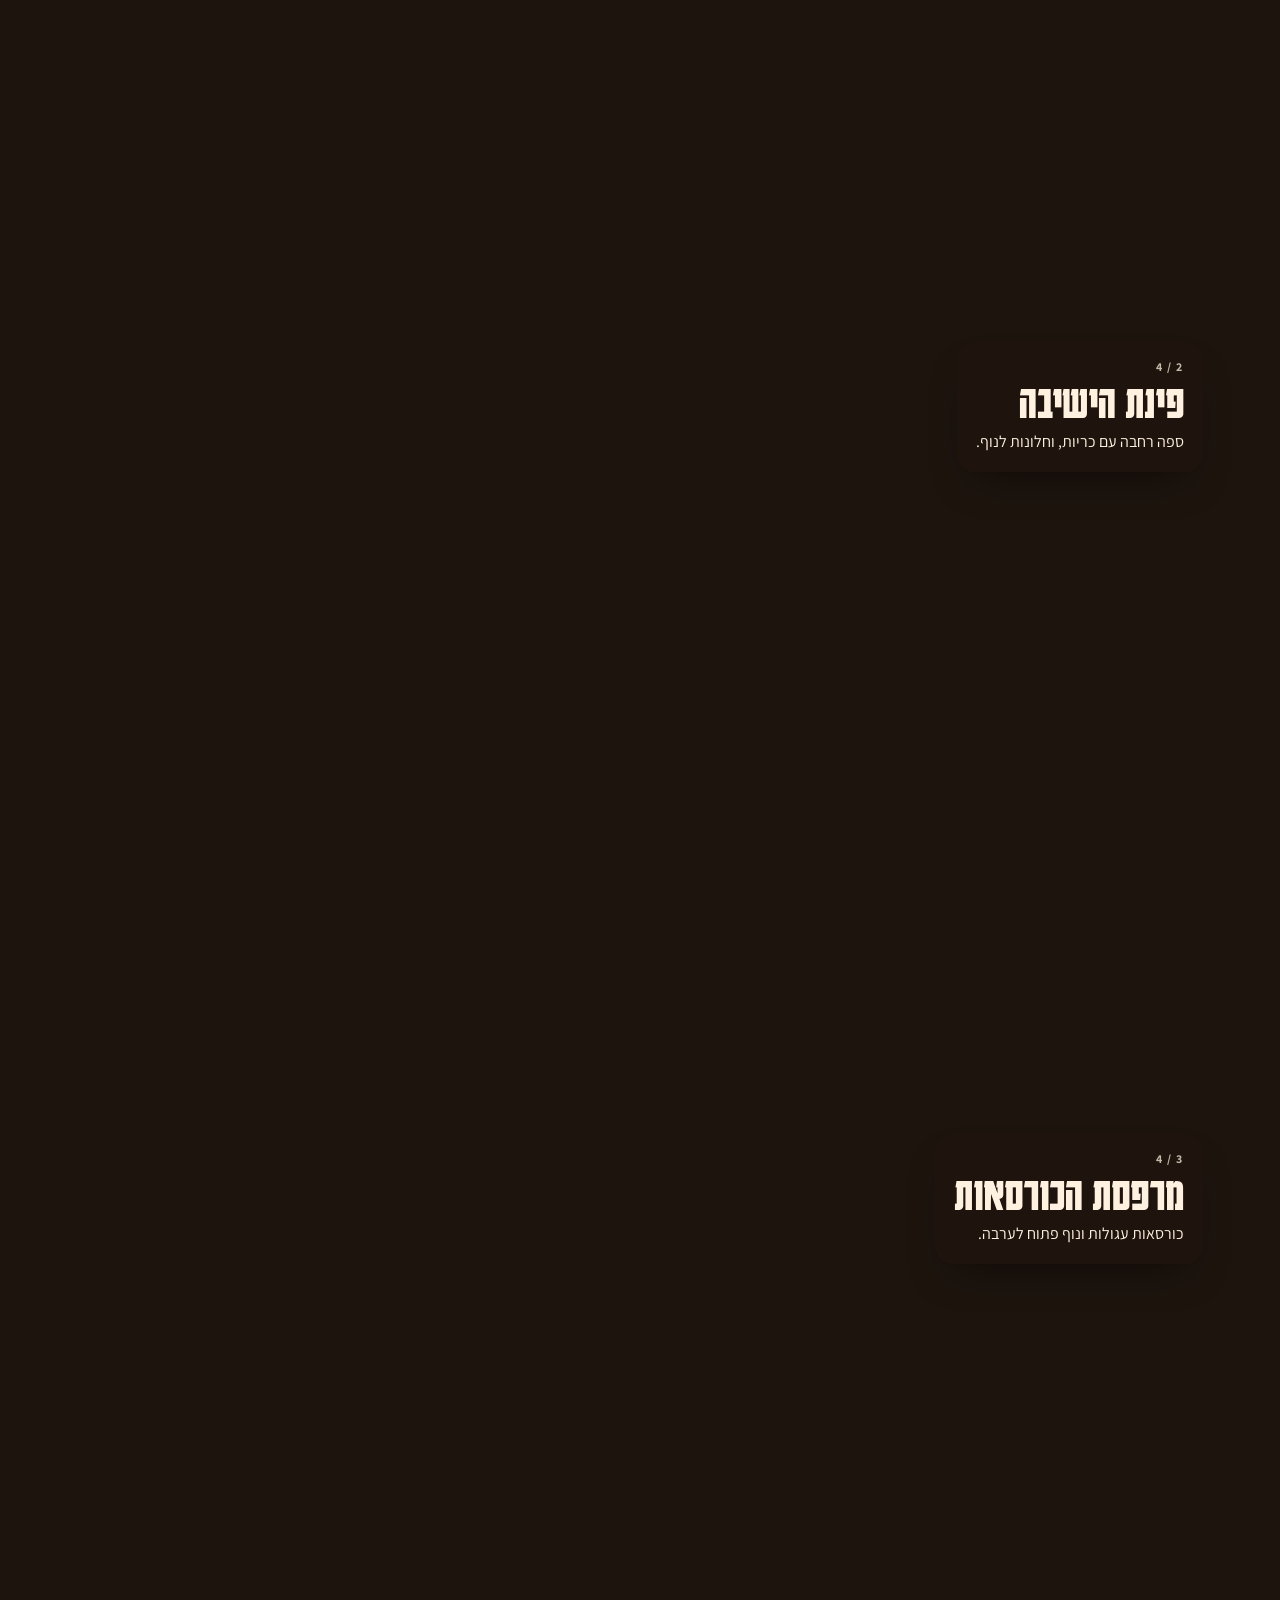
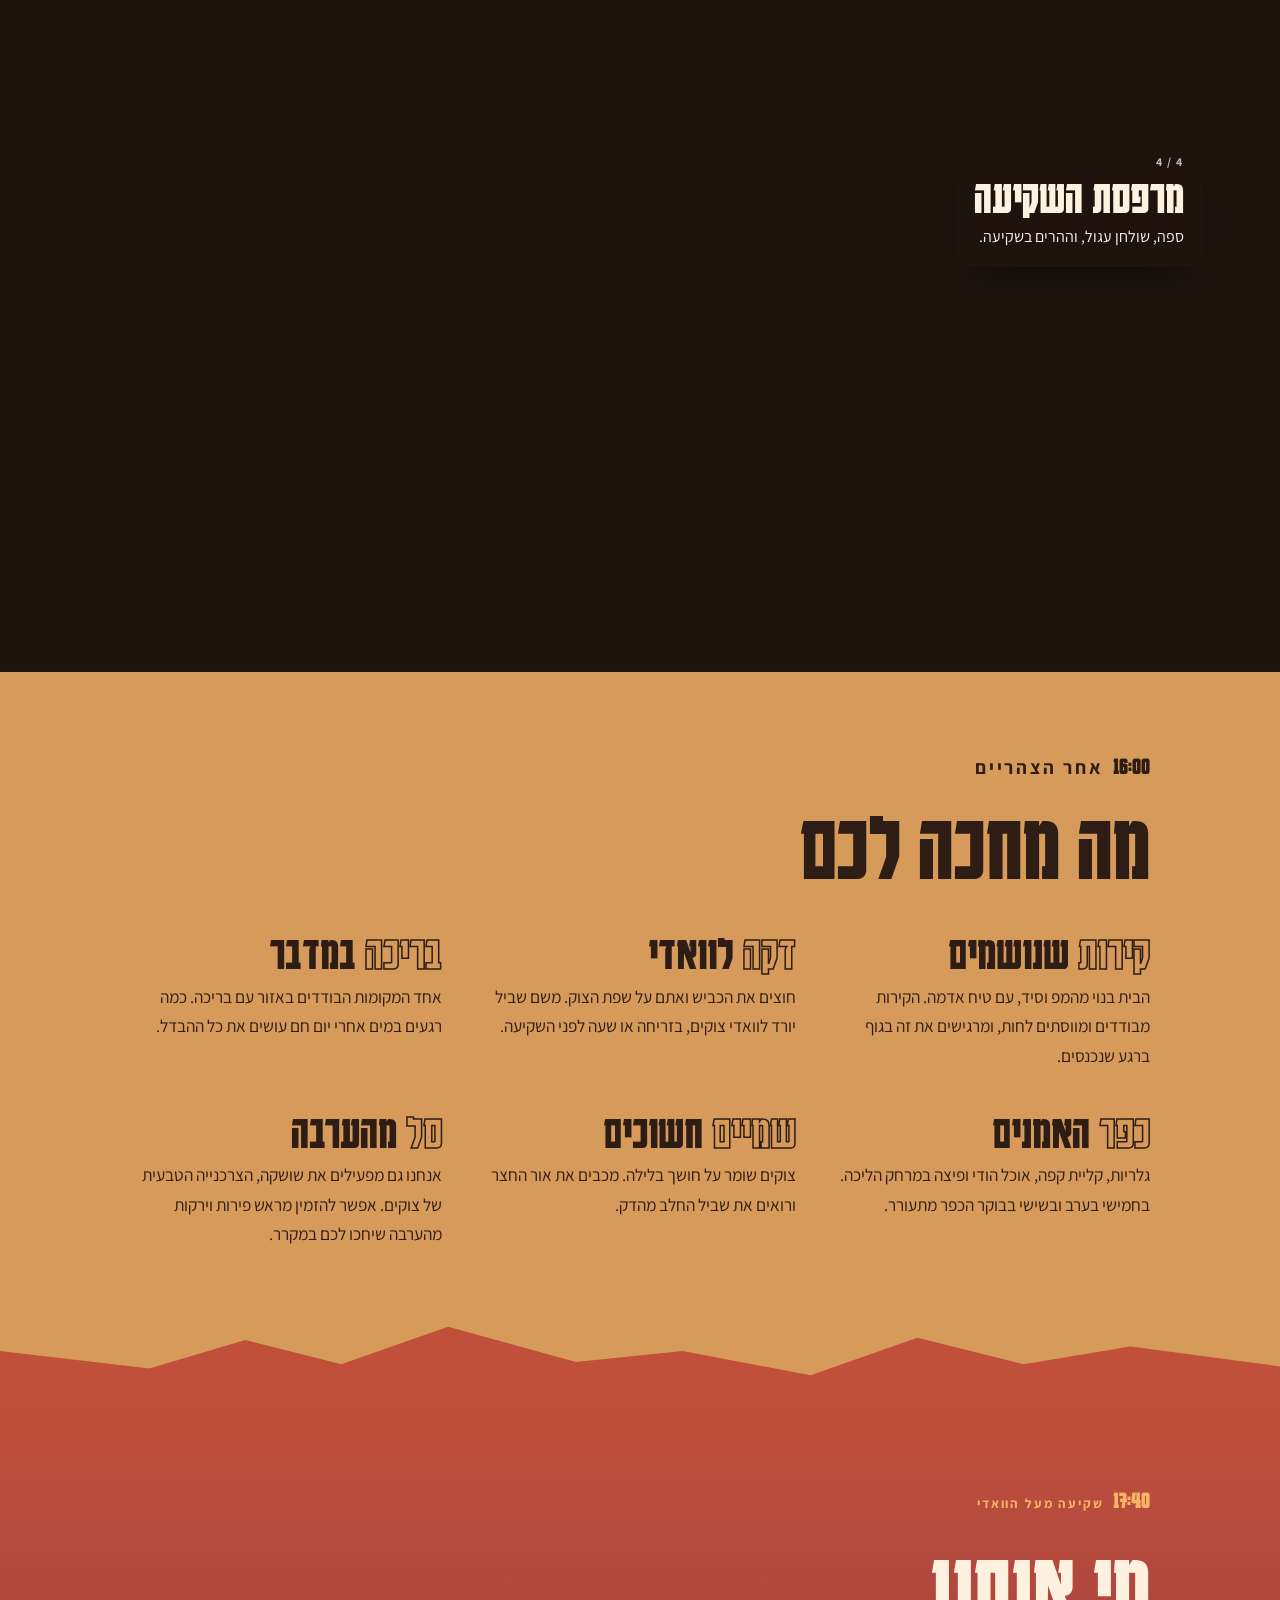
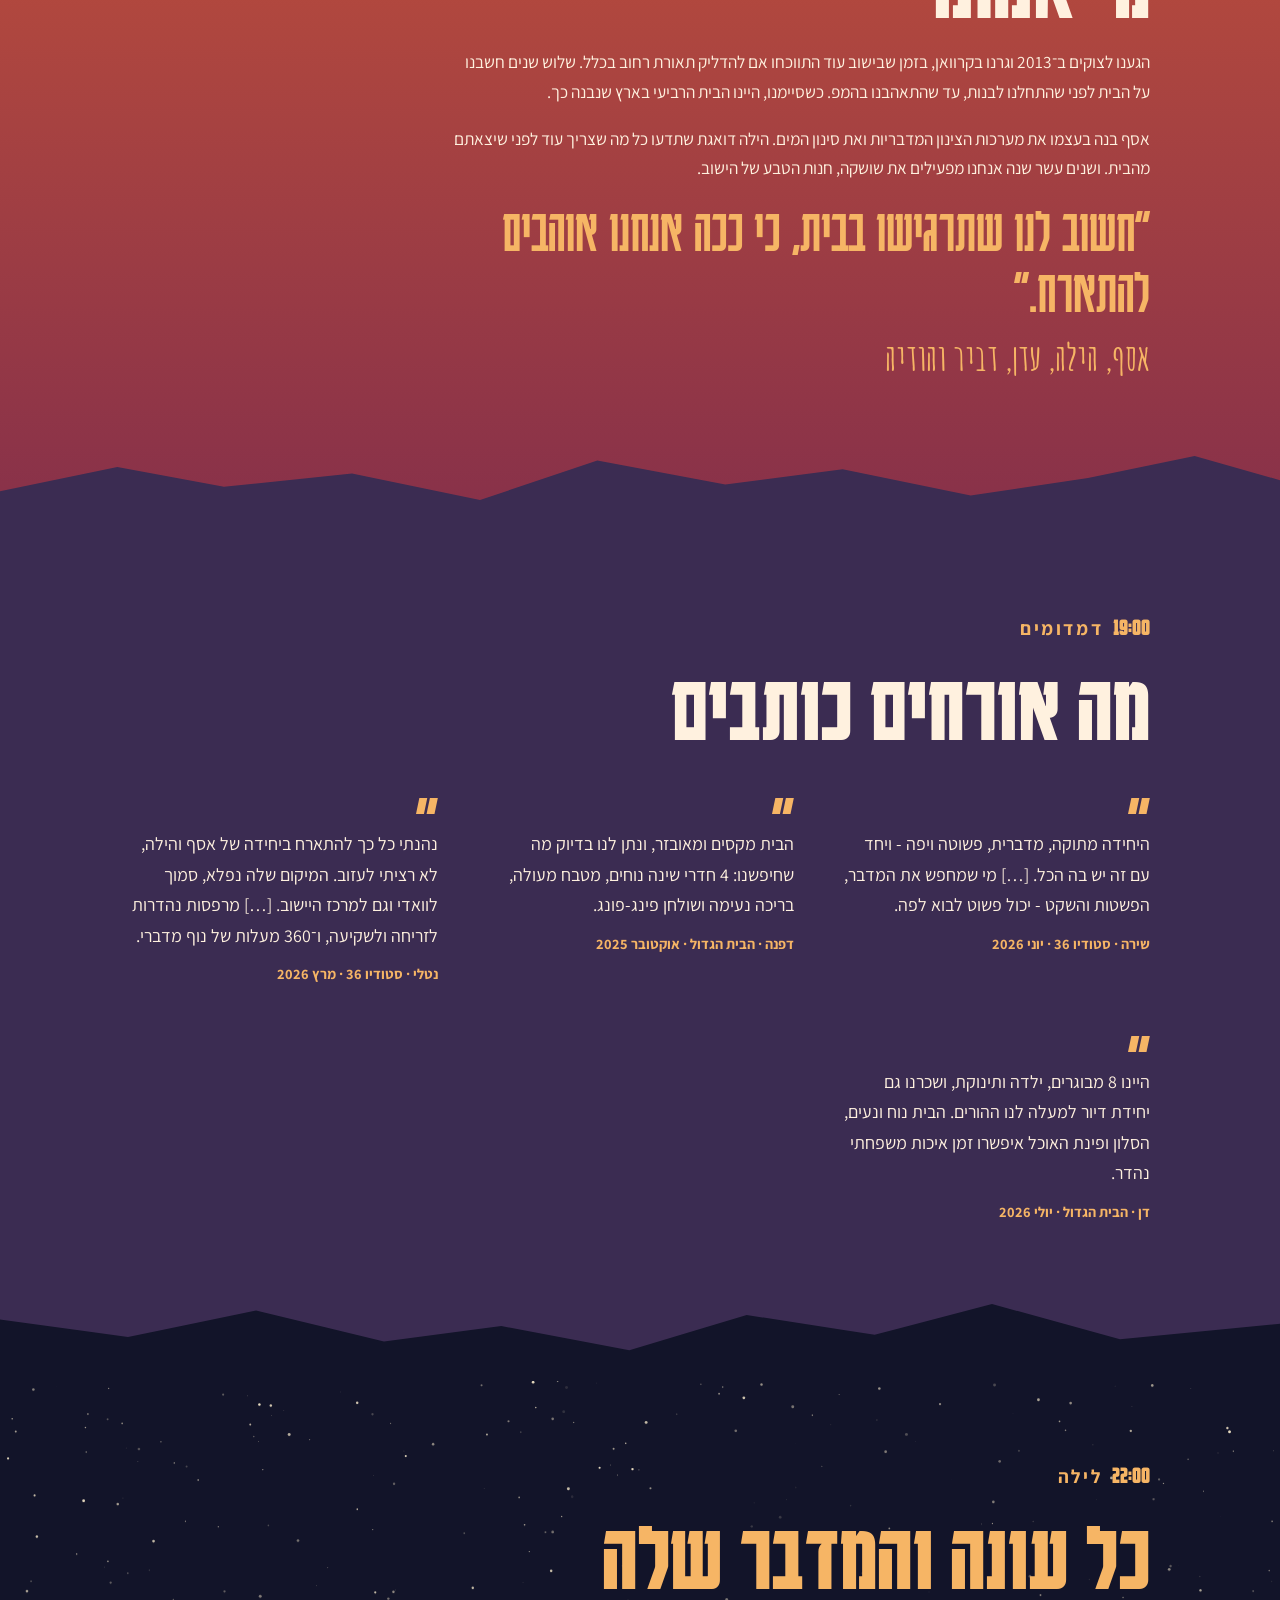
==== commit 65e5d022: "Site: review quotes in the guests' original Hebrew wording Co-Authored-By: Claude Opus 5.5 <noreply@" ====
--- a/index.html
+++ b/index.html
@@ -202,12 +202,11 @@
       <p class="clock"><b>19:00</b> דמדומים</p>
       <h2 class="reveal">מה אורחים כותבים</h2>
     </div>
-    <!-- TODO: הציטוטים תורגמו מהגרסה האנגלית באיירבנב; להחליף בנוסח המקורי -->
     <div class="reviews">
-      <blockquote><p>היחידה מתוקה, מדברית, פשוטה ויפה, ויחד עם זה יש בה הכל. מי שמחפש מדבר, פשטות ושקט, פשוט יבוא לכאן.</p><cite>שירה · סטודיו 36 · יוני 2026</cite></blockquote>
-      <blockquote><p>הבית מקסים ומאובזר, ונתן לנו בדיוק את מה שחיפשנו: 4 חדרים נוחים, מטבח מצוין, בריכה ופינג־פונג.</p><cite>דפנה · הבית הגדול · אוקטובר 2025</cite></blockquote>
-      <blockquote><p>כל כך נהניתי שלא רציתי לעזוב. קרוב לוואדי וגם למרכז הישוב, מרפסות נהדרות לזריחה ולשקיעה ונוף מדברי לכל הכיוונים.</p><cite>נטלי · סטודיו 36 · מרץ 2026</cite></blockquote>
-      <blockquote><p>היינו 8 מבוגרים, ילדה ותינוק, ושכרנו גם את היחידה למעלה בשבילנו ההורים. הסלון ופינת האוכל אפשרו זמן משפחה נהדר.</p><cite>דן · הבית הגדול · יולי 2026</cite></blockquote>
+      <blockquote><p>היחידה מתוקה, מדברית, פשוטה ויפה - ויחד עם זה יש בה הכל. […] מי שמחפש את המדבר, הפשטות והשקט - יכול פשוט לבוא לפה.</p><cite>שירה · סטודיו 36 · יוני 2026</cite></blockquote>
+      <blockquote><p>הבית מקסים ומאובזר, ונתן לנו בדיוק מה שחיפשנו: 4 חדרי שינה נוחים, מטבח מעולה, בריכה נעימה ושולחן פינג-פונג.</p><cite>דפנה · הבית הגדול · אוקטובר 2025</cite></blockquote>
+      <blockquote><p>נהנתי כל כך להתארח ביחידה של אסף והילה, לא רציתי לעזוב. המיקום שלה נפלא, סמוך לוואדי וגם למרכז היישוב. […] מרפסות נהדרות לזריחה ולשקיעה, ו־360 מעלות של נוף מדברי.</p><cite>נטלי · סטודיו 36 · מרץ 2026</cite></blockquote>
+      <blockquote><p>היינו 8 מבוגרים, ילדה ותינוקת, ושכרנו גם יחידת דיור למעלה לנו ההורים. הבית נוח ונעים, הסלון ופינת האוכל איפשרו זמן איכות משפחתי נהדר.</p><cite>דן · הבית הגדול · יולי 2026</cite></blockquote>
     </div>
   </div>
   <svg class="ridge" viewBox="0 0 1200 100" preserveAspectRatio="none" aria-hidden="true"><path style="fill:var(--night)" d="M0 100 L0 44 L120 60 L240 36 L360 64 L470 50 L590 72 L700 40 L820 58 L930 30 L1050 62 L1200 48 L1200 100Z"/></svg>
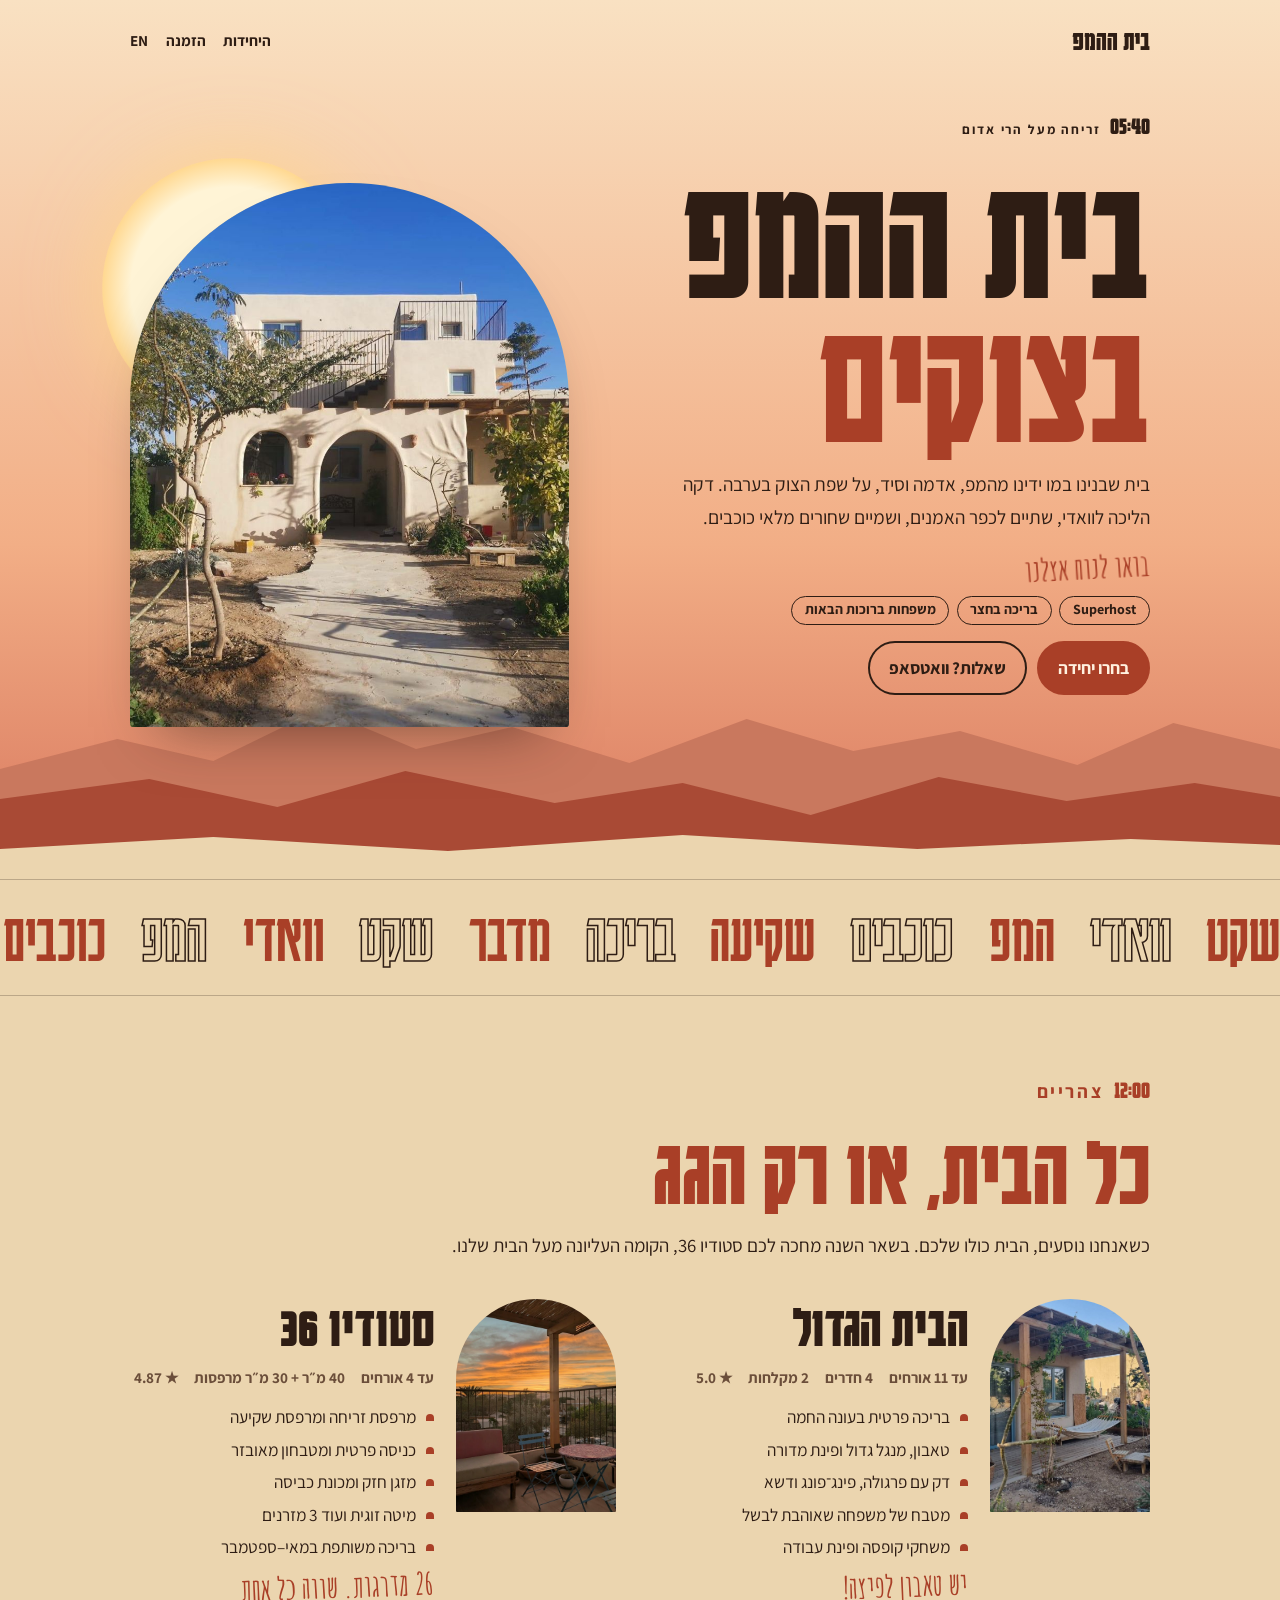
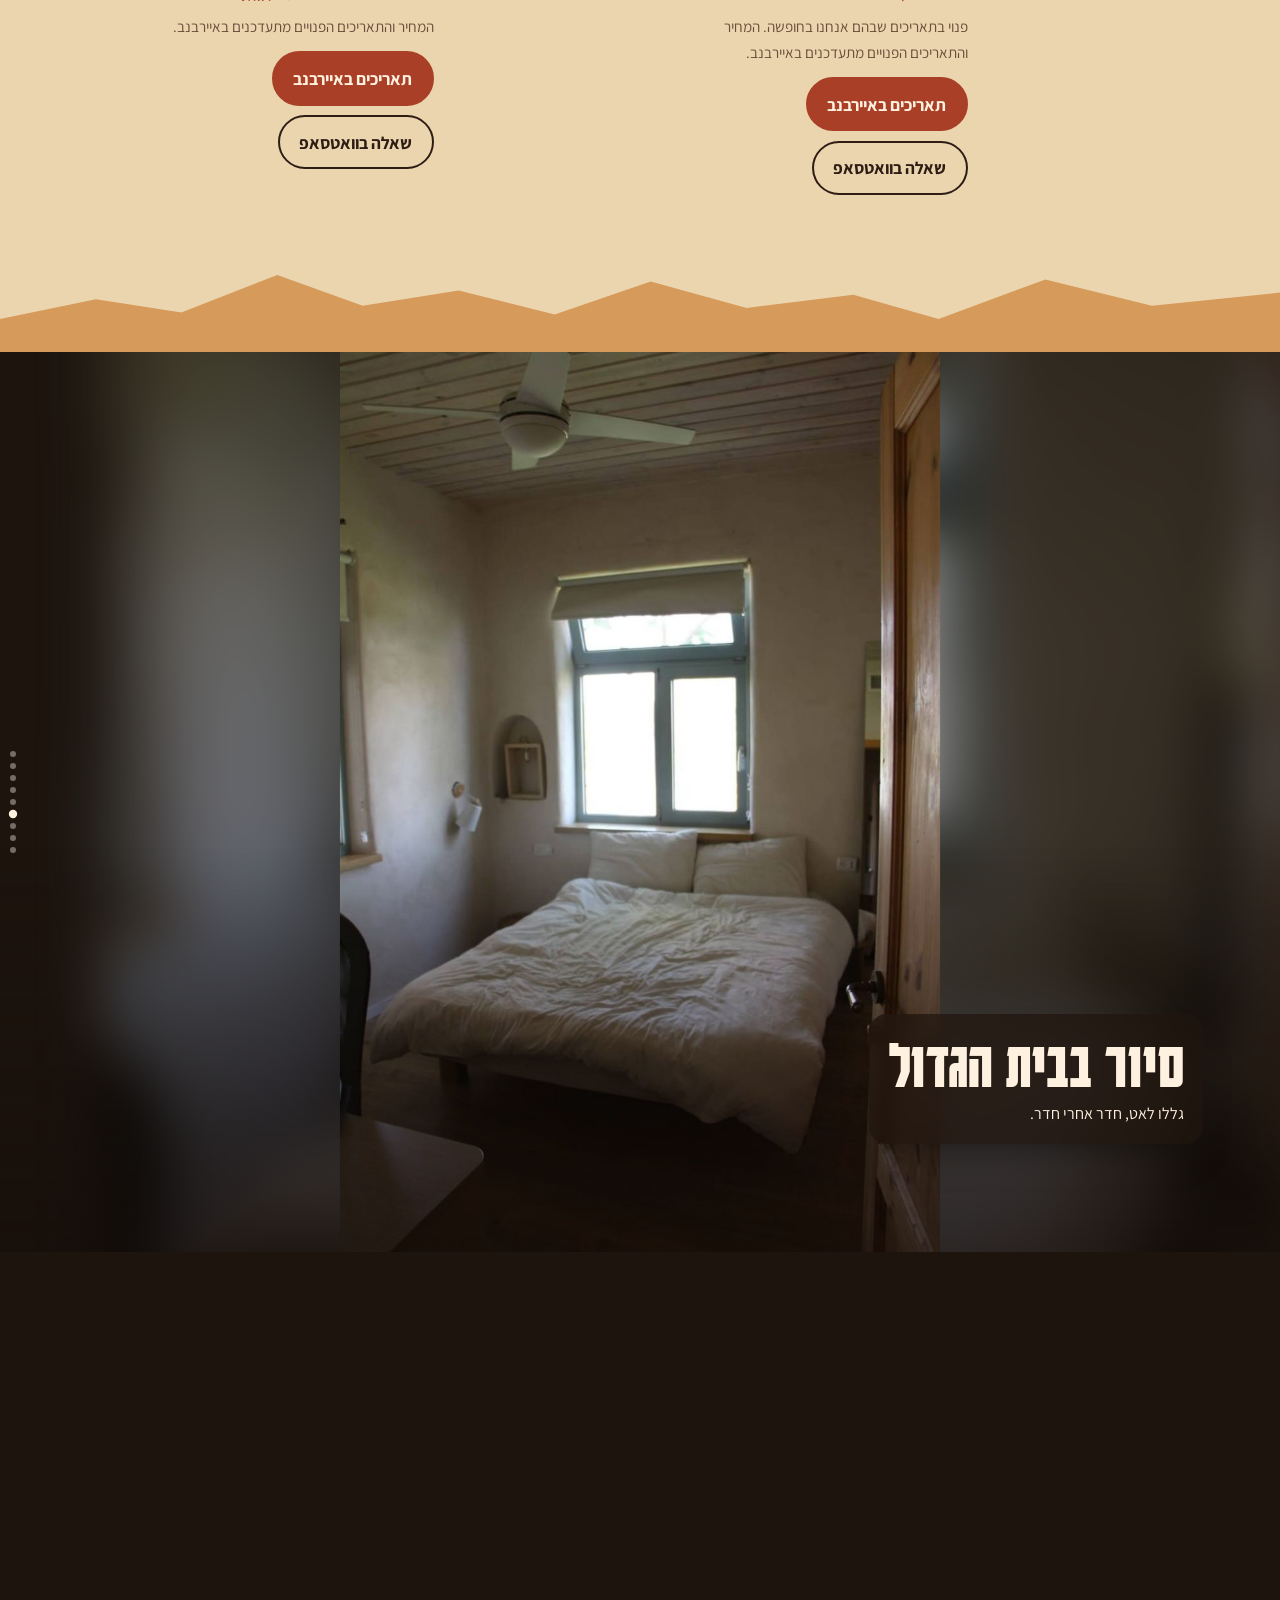
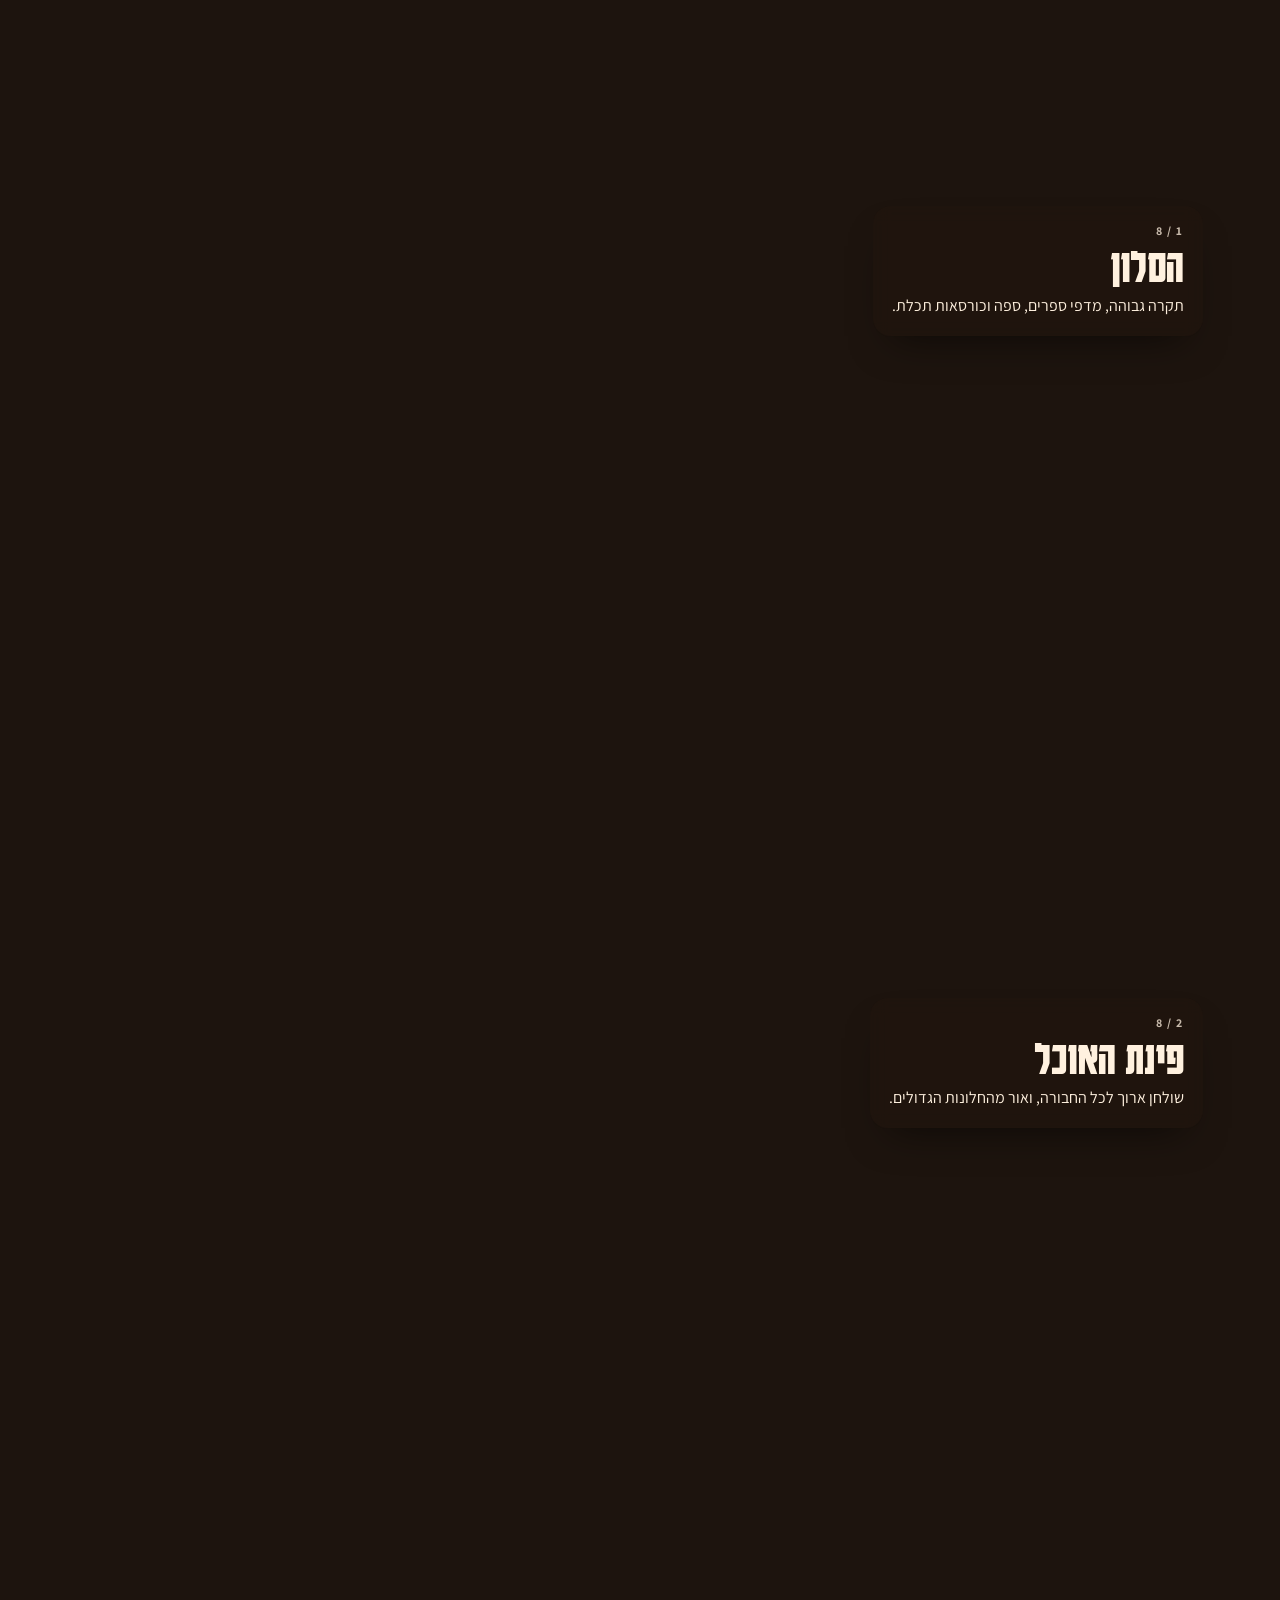
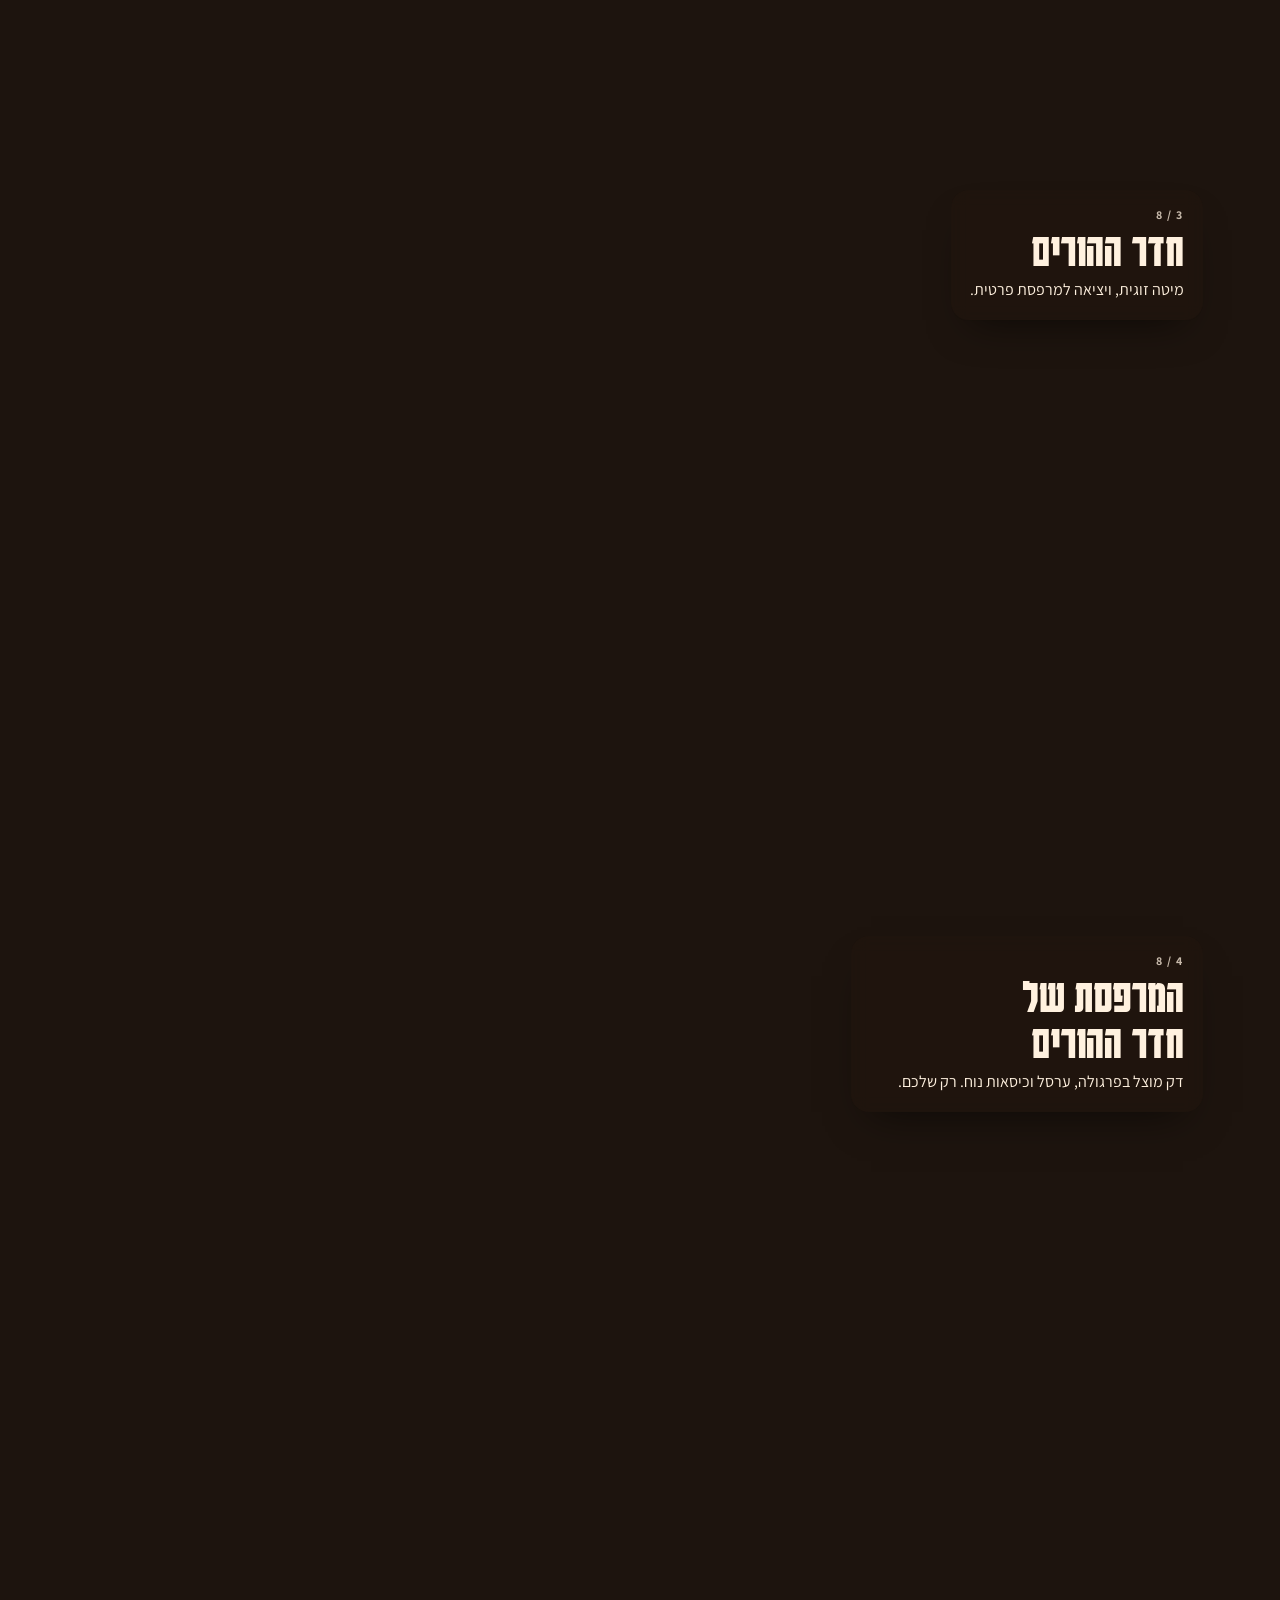
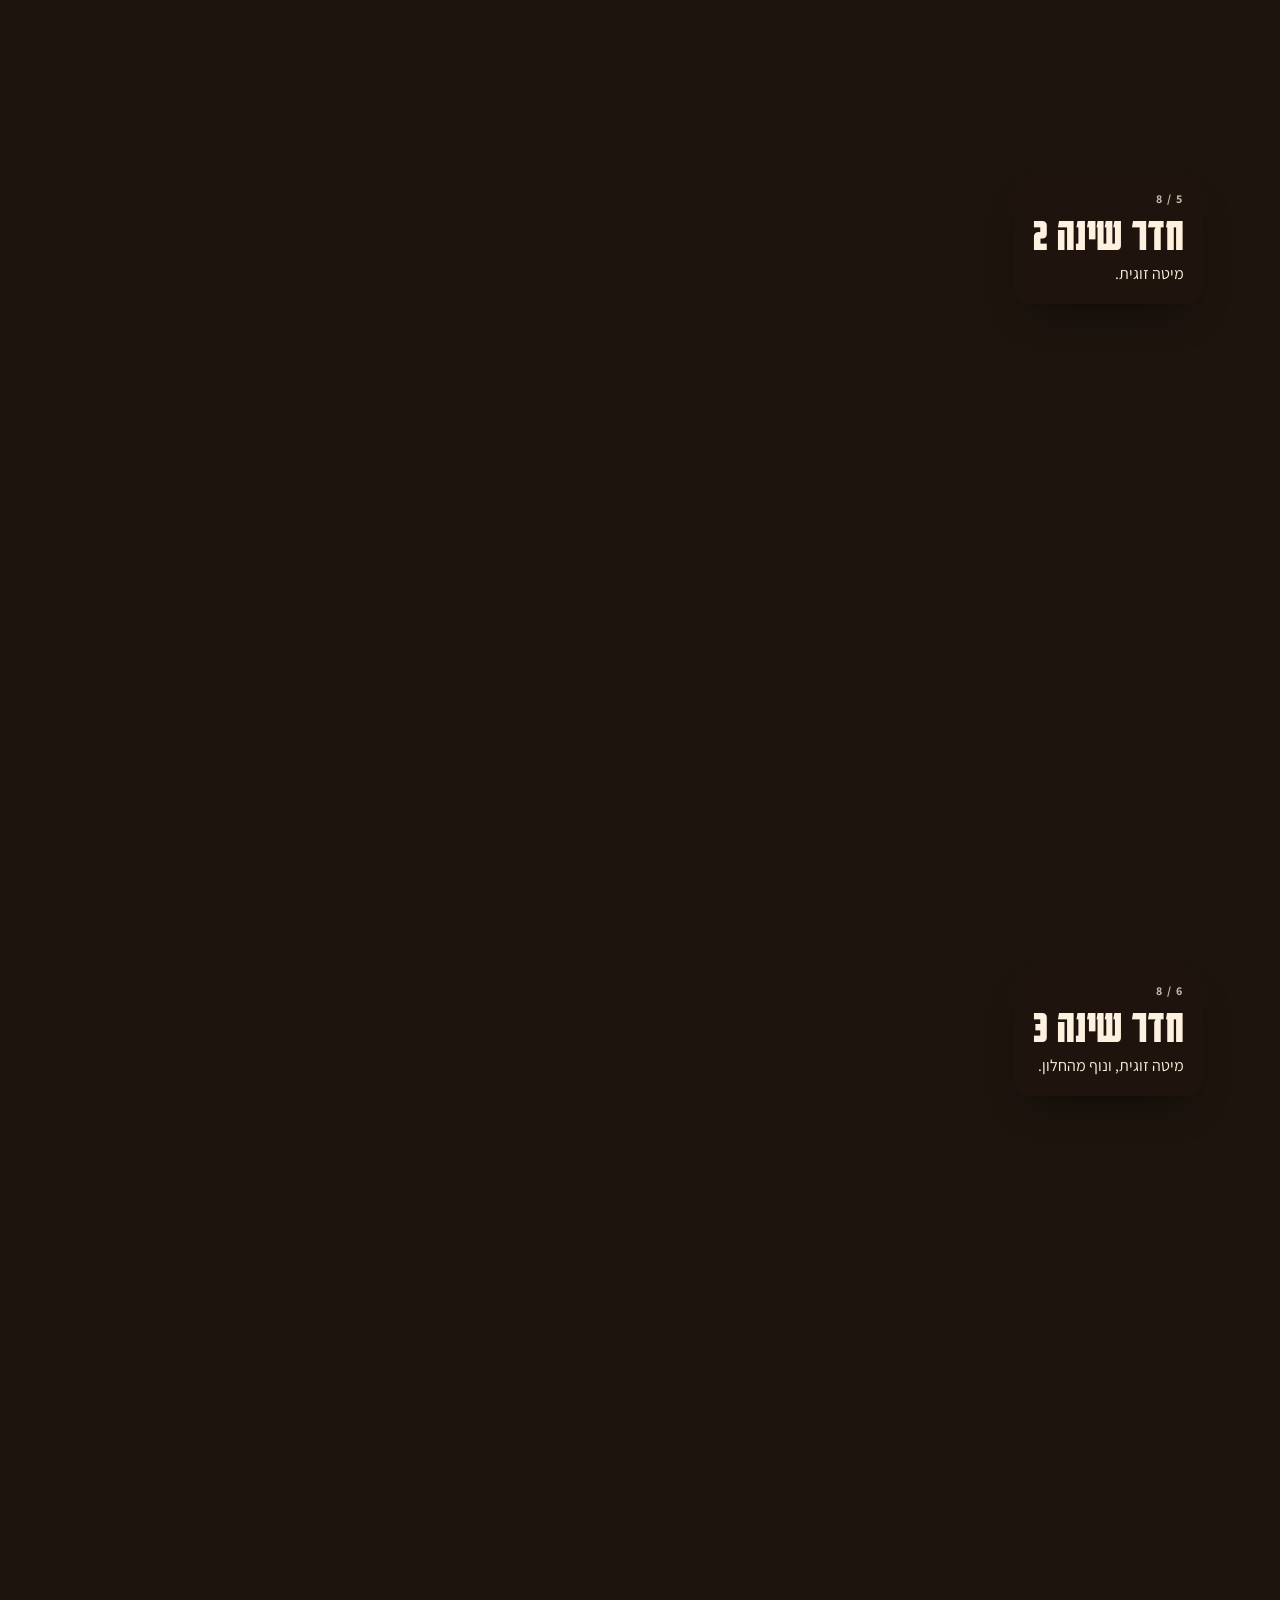
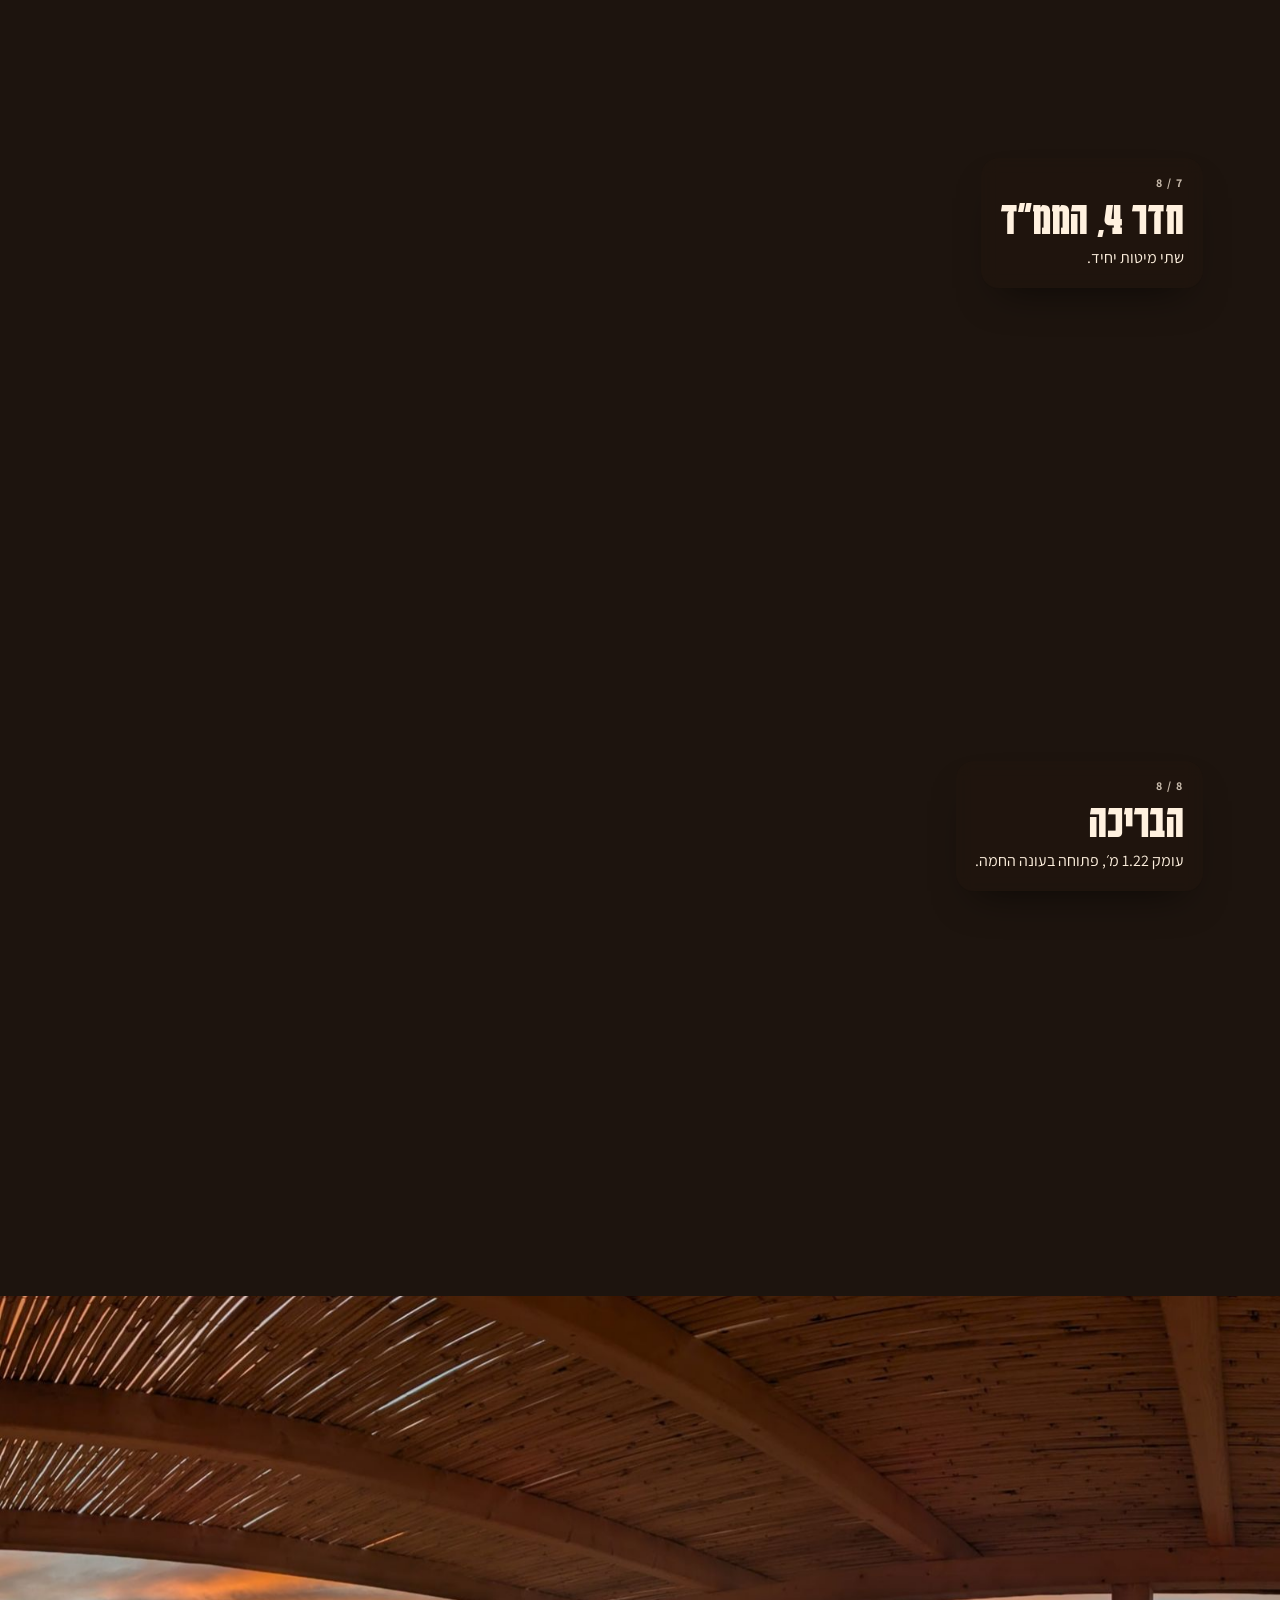
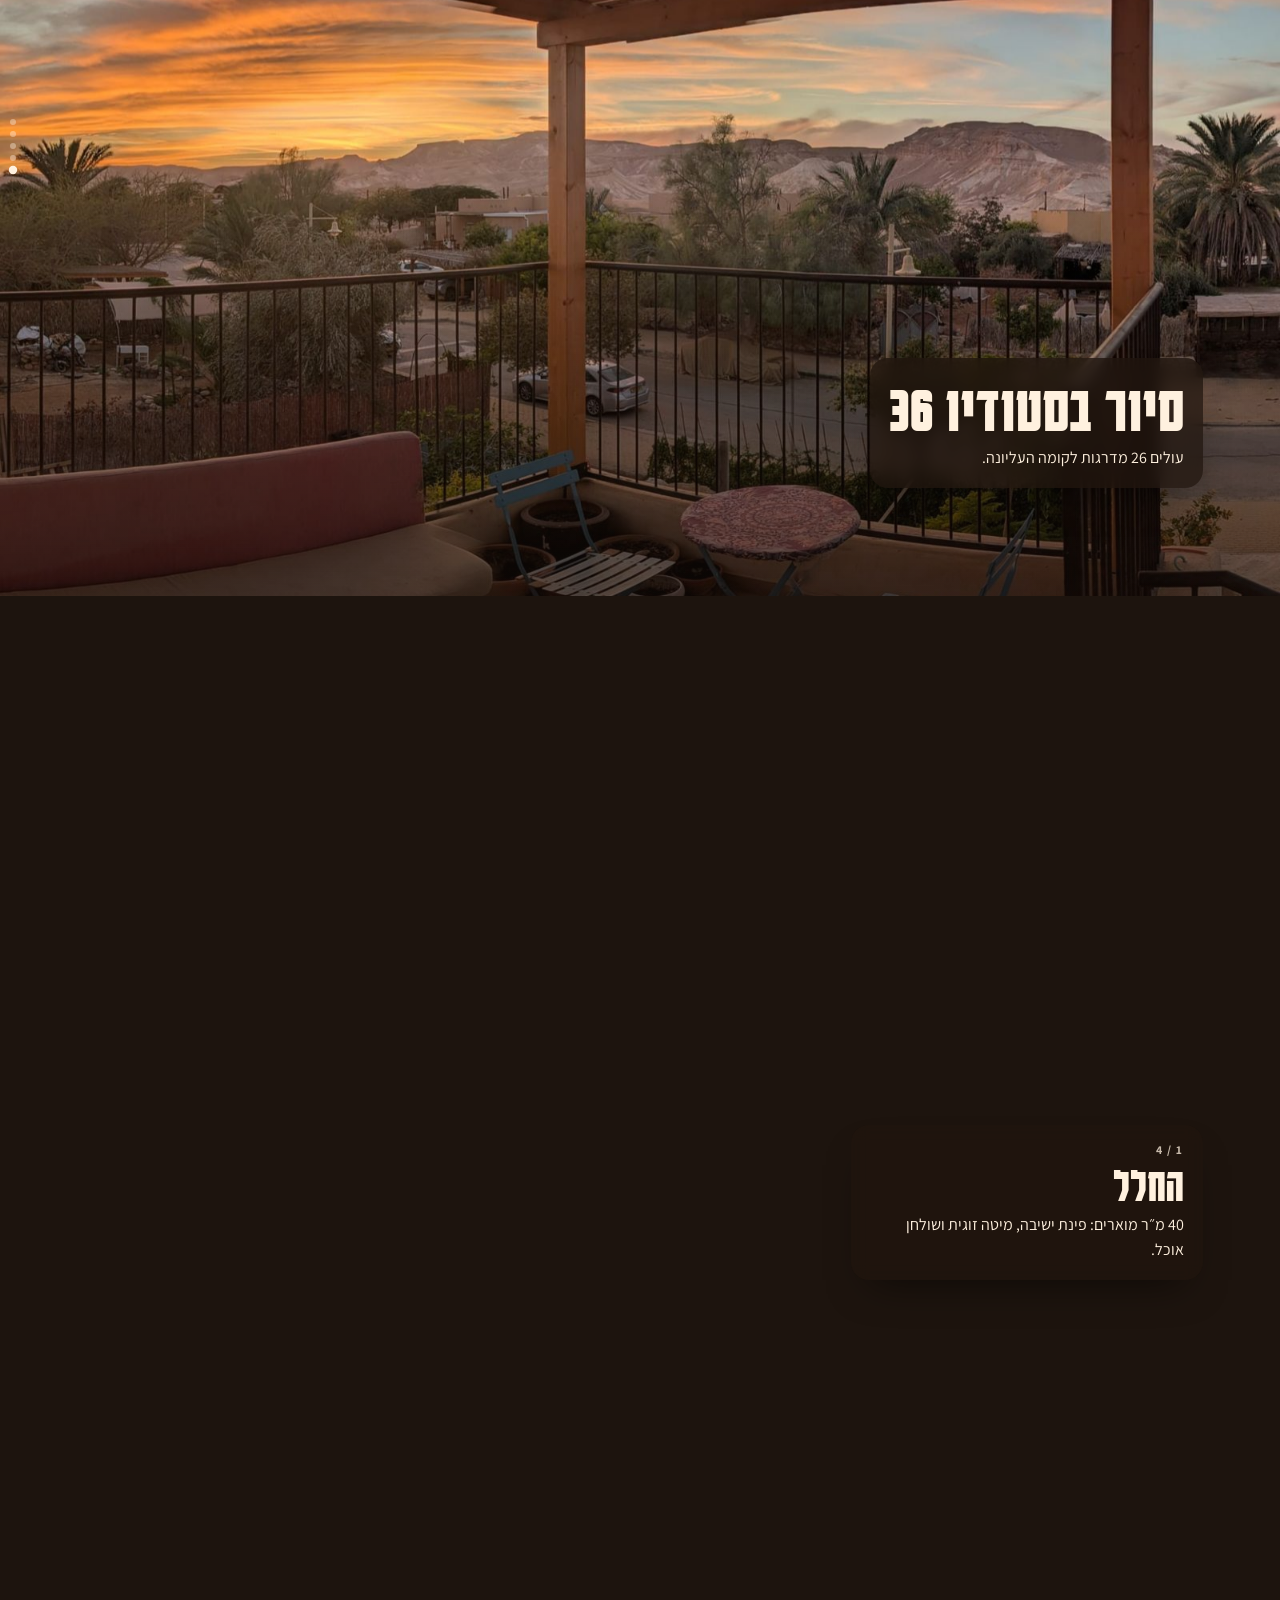
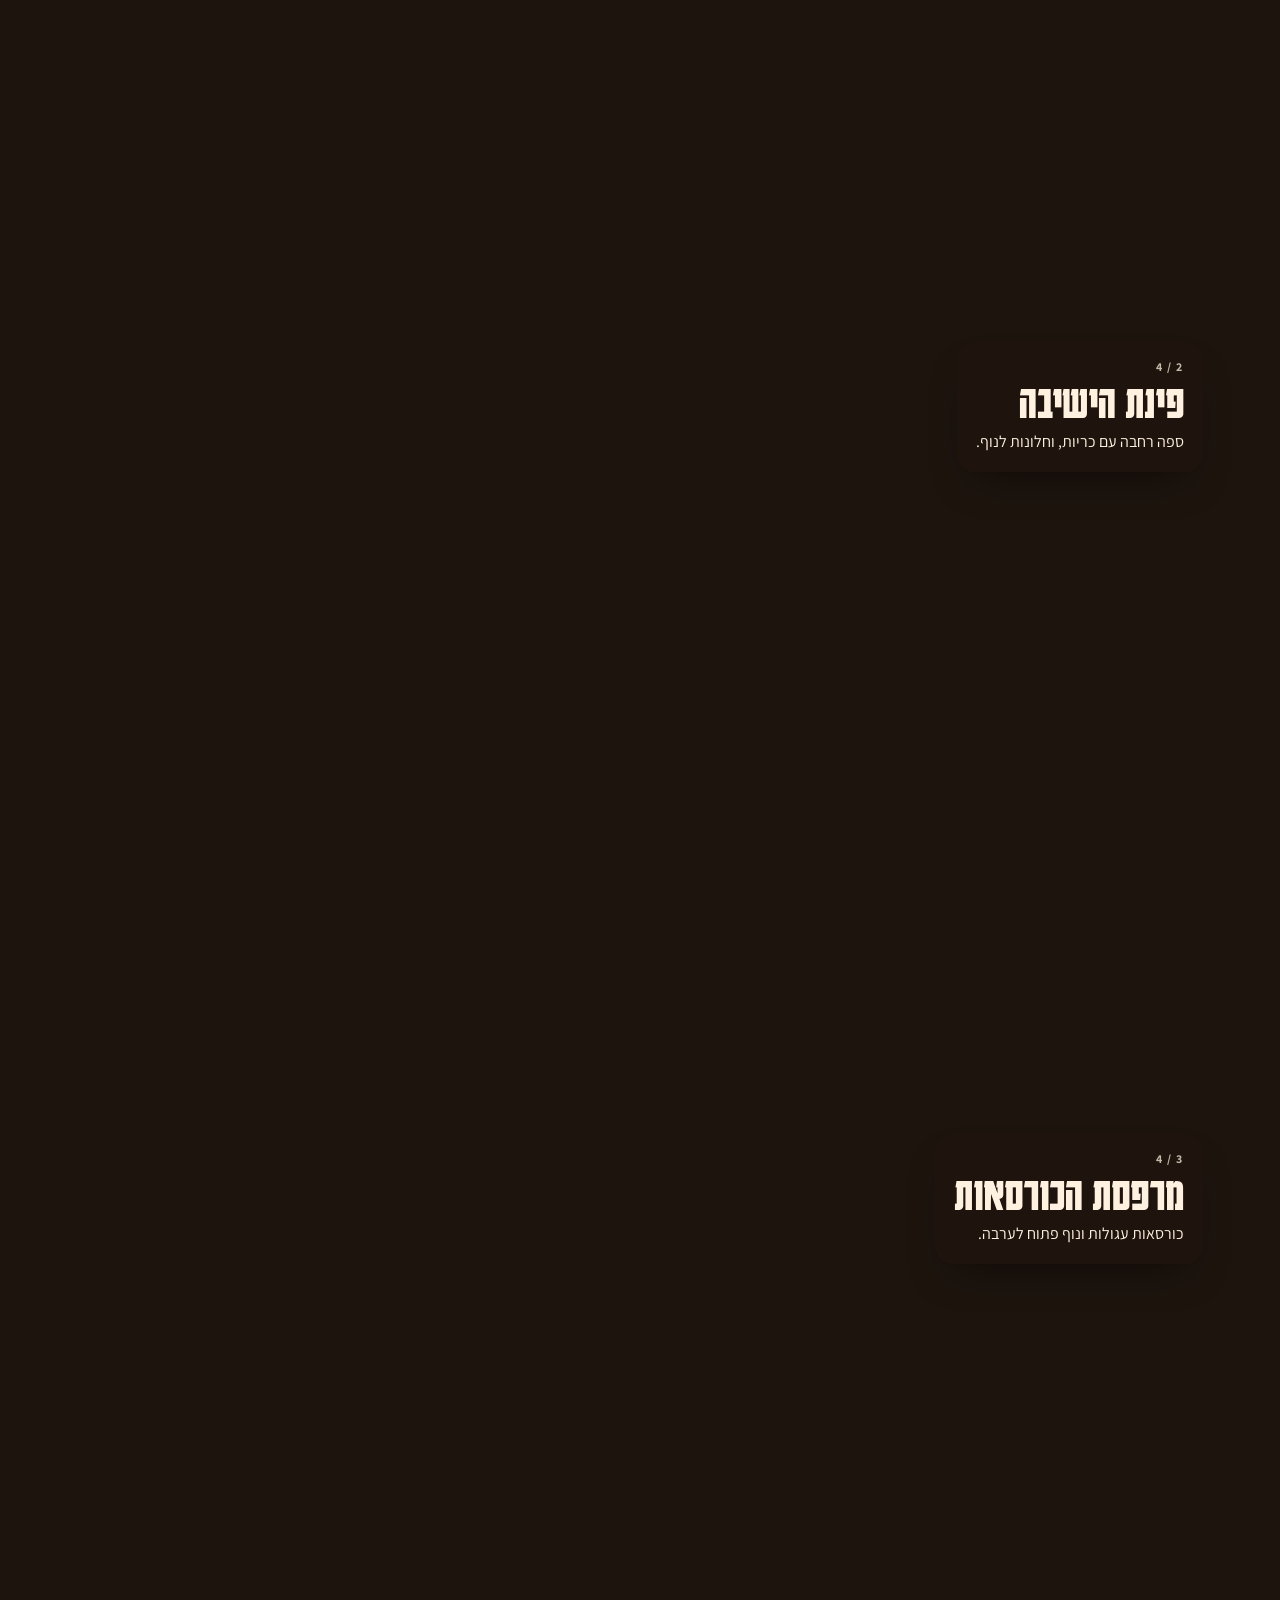
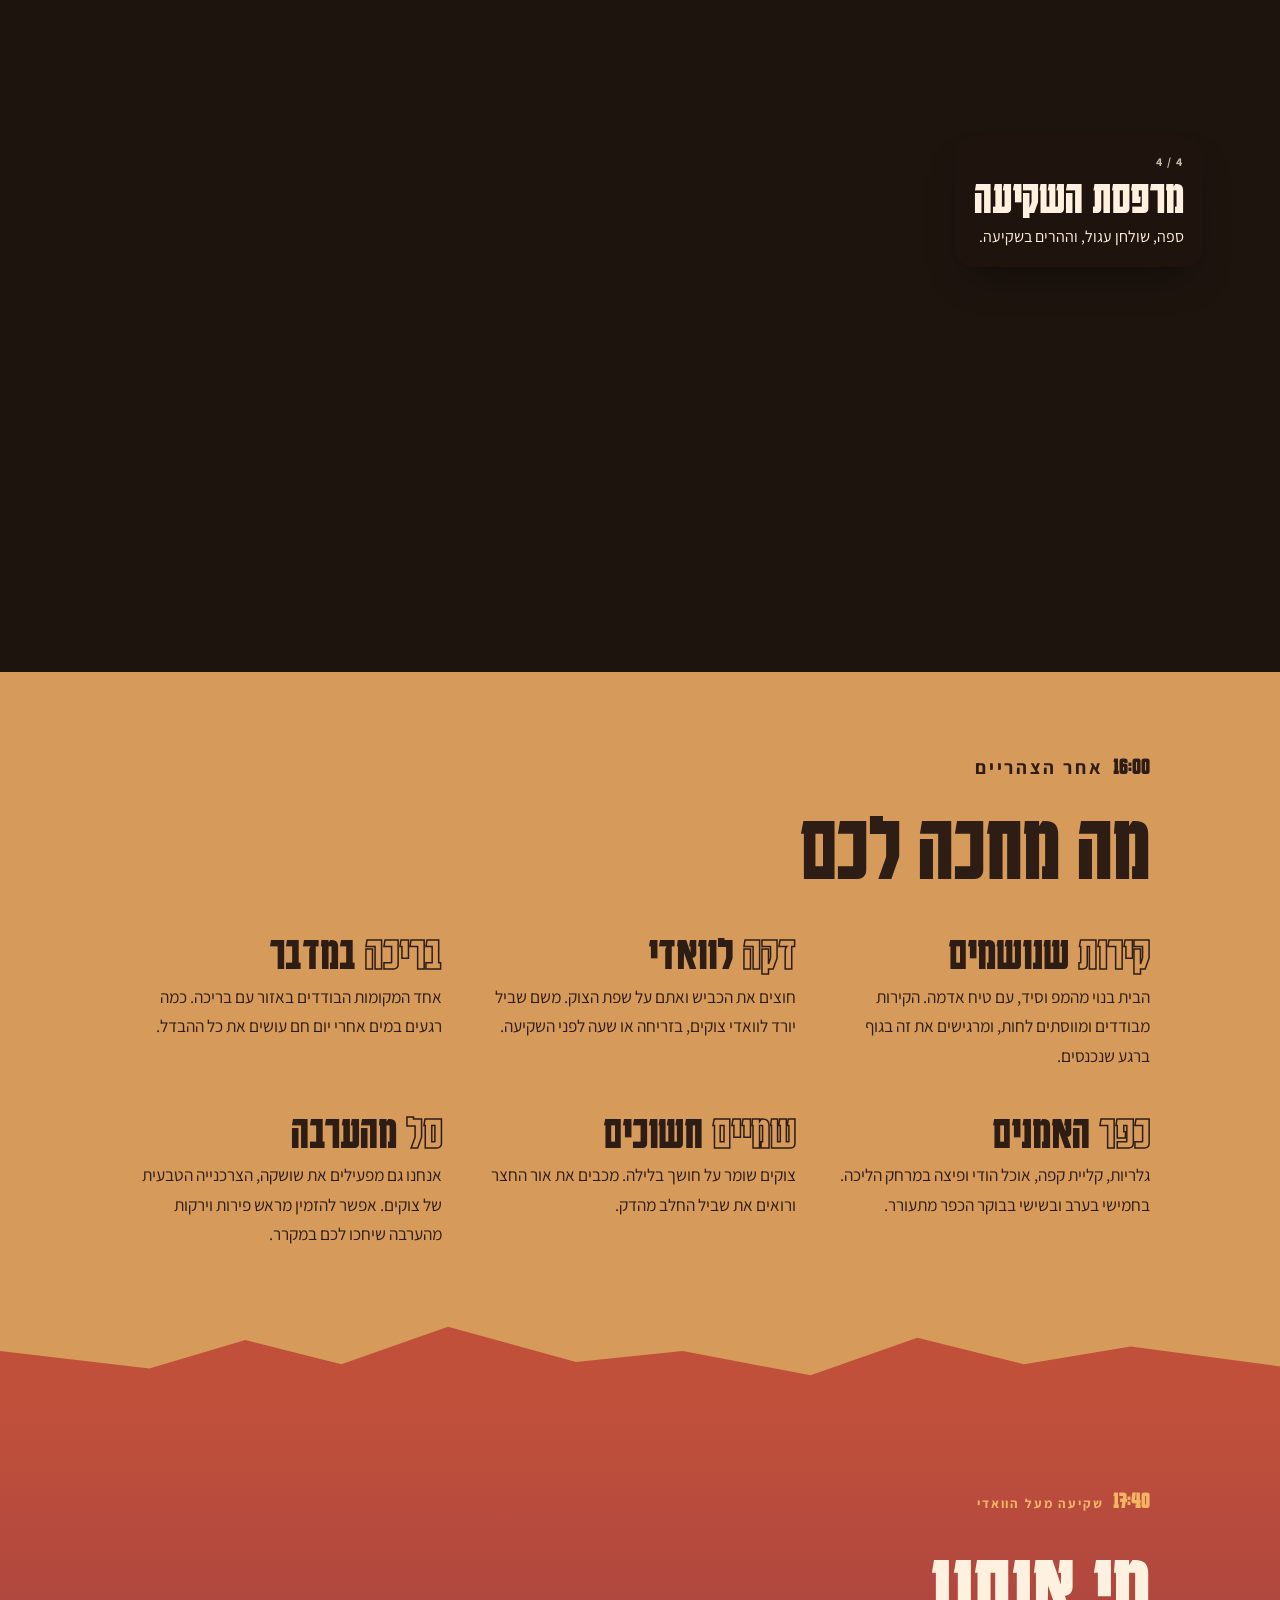
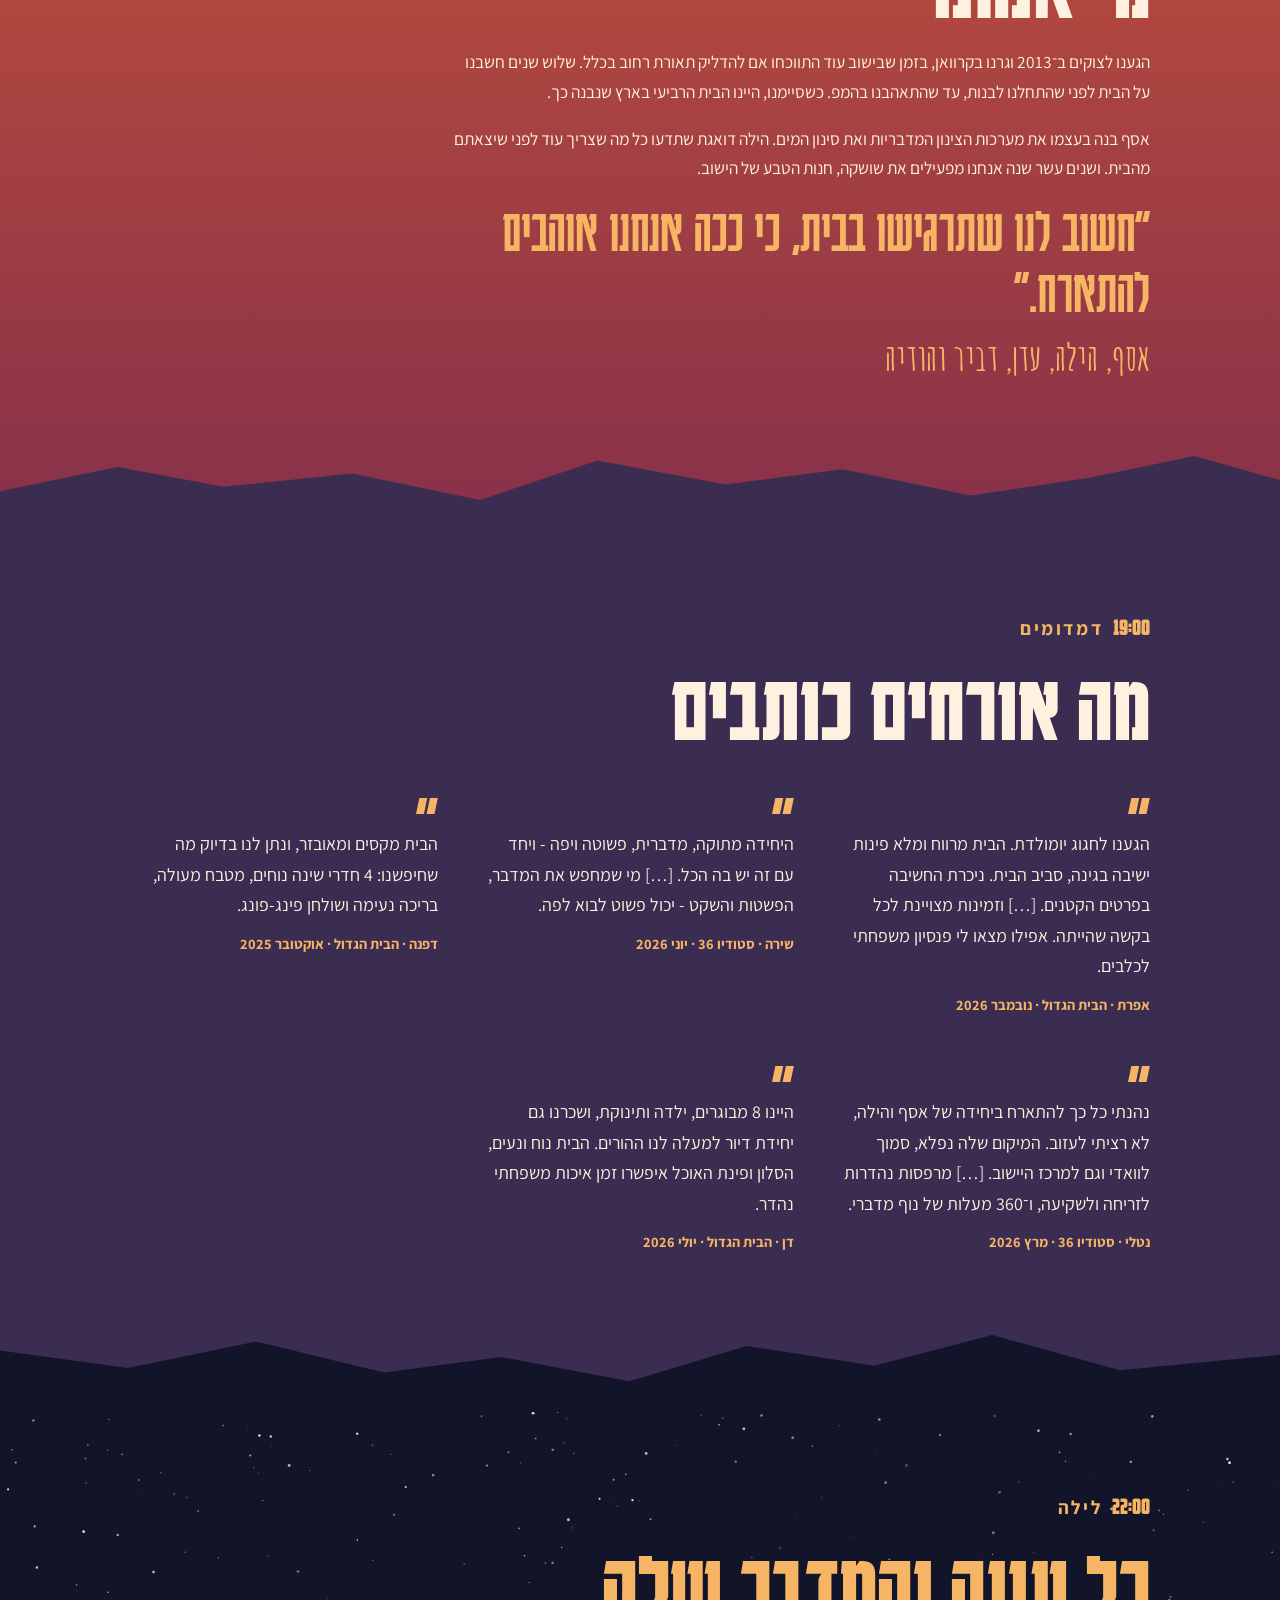
==== commit 1bcbf254: "Site: add Efrat's review Co-Authored-By: Claude Opus 5.5 <noreply@anthropic.com> Claude-Session: htt" ====
--- a/index.html
+++ b/index.html
@@ -203,6 +203,7 @@
       <h2 class="reveal">מה אורחים כותבים</h2>
     </div>
     <div class="reviews">
+      <blockquote><p>הגענו לחגוג יומולדת. הבית מרווח ומלא פינות ישיבה בגינה, סביב הבית. ניכרת החשיבה בפרטים הקטנים. […] וזמינות מצויינת לכל בקשה שהייתה. אפילו מצאו לי פנסיון משפחתי לכלבים.</p><cite>אפרת · הבית הגדול · נובמבר 2026</cite></blockquote>
       <blockquote><p>היחידה מתוקה, מדברית, פשוטה ויפה - ויחד עם זה יש בה הכל. […] מי שמחפש את המדבר, הפשטות והשקט - יכול פשוט לבוא לפה.</p><cite>שירה · סטודיו 36 · יוני 2026</cite></blockquote>
       <blockquote><p>הבית מקסים ומאובזר, ונתן לנו בדיוק מה שחיפשנו: 4 חדרי שינה נוחים, מטבח מעולה, בריכה נעימה ושולחן פינג-פונג.</p><cite>דפנה · הבית הגדול · אוקטובר 2025</cite></blockquote>
       <blockquote><p>נהנתי כל כך להתארח ביחידה של אסף והילה, לא רציתי לעזוב. המיקום שלה נפלא, סמוך לוואדי וגם למרכז היישוב. […] מרפסות נהדרות לזריחה ולשקיעה, ו־360 מעלות של נוף מדברי.</p><cite>נטלי · סטודיו 36 · מרץ 2026</cite></blockquote>
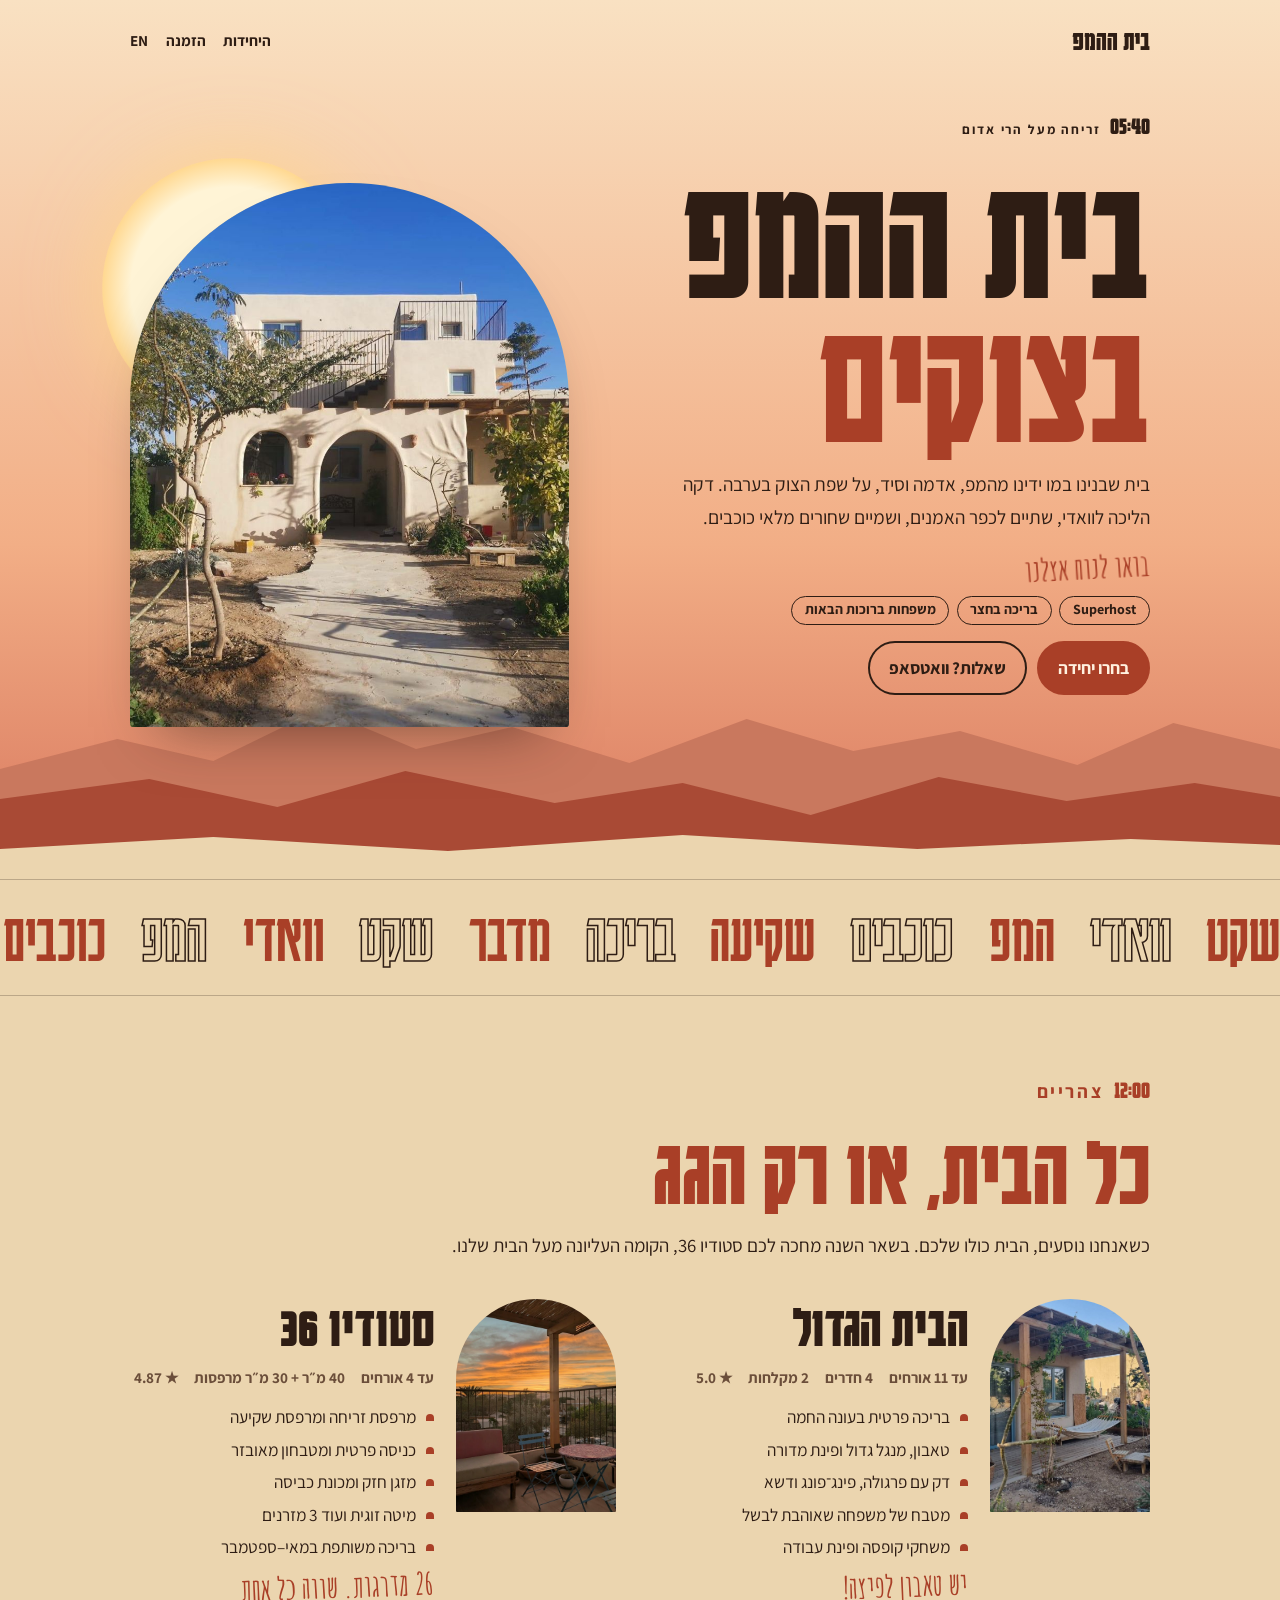
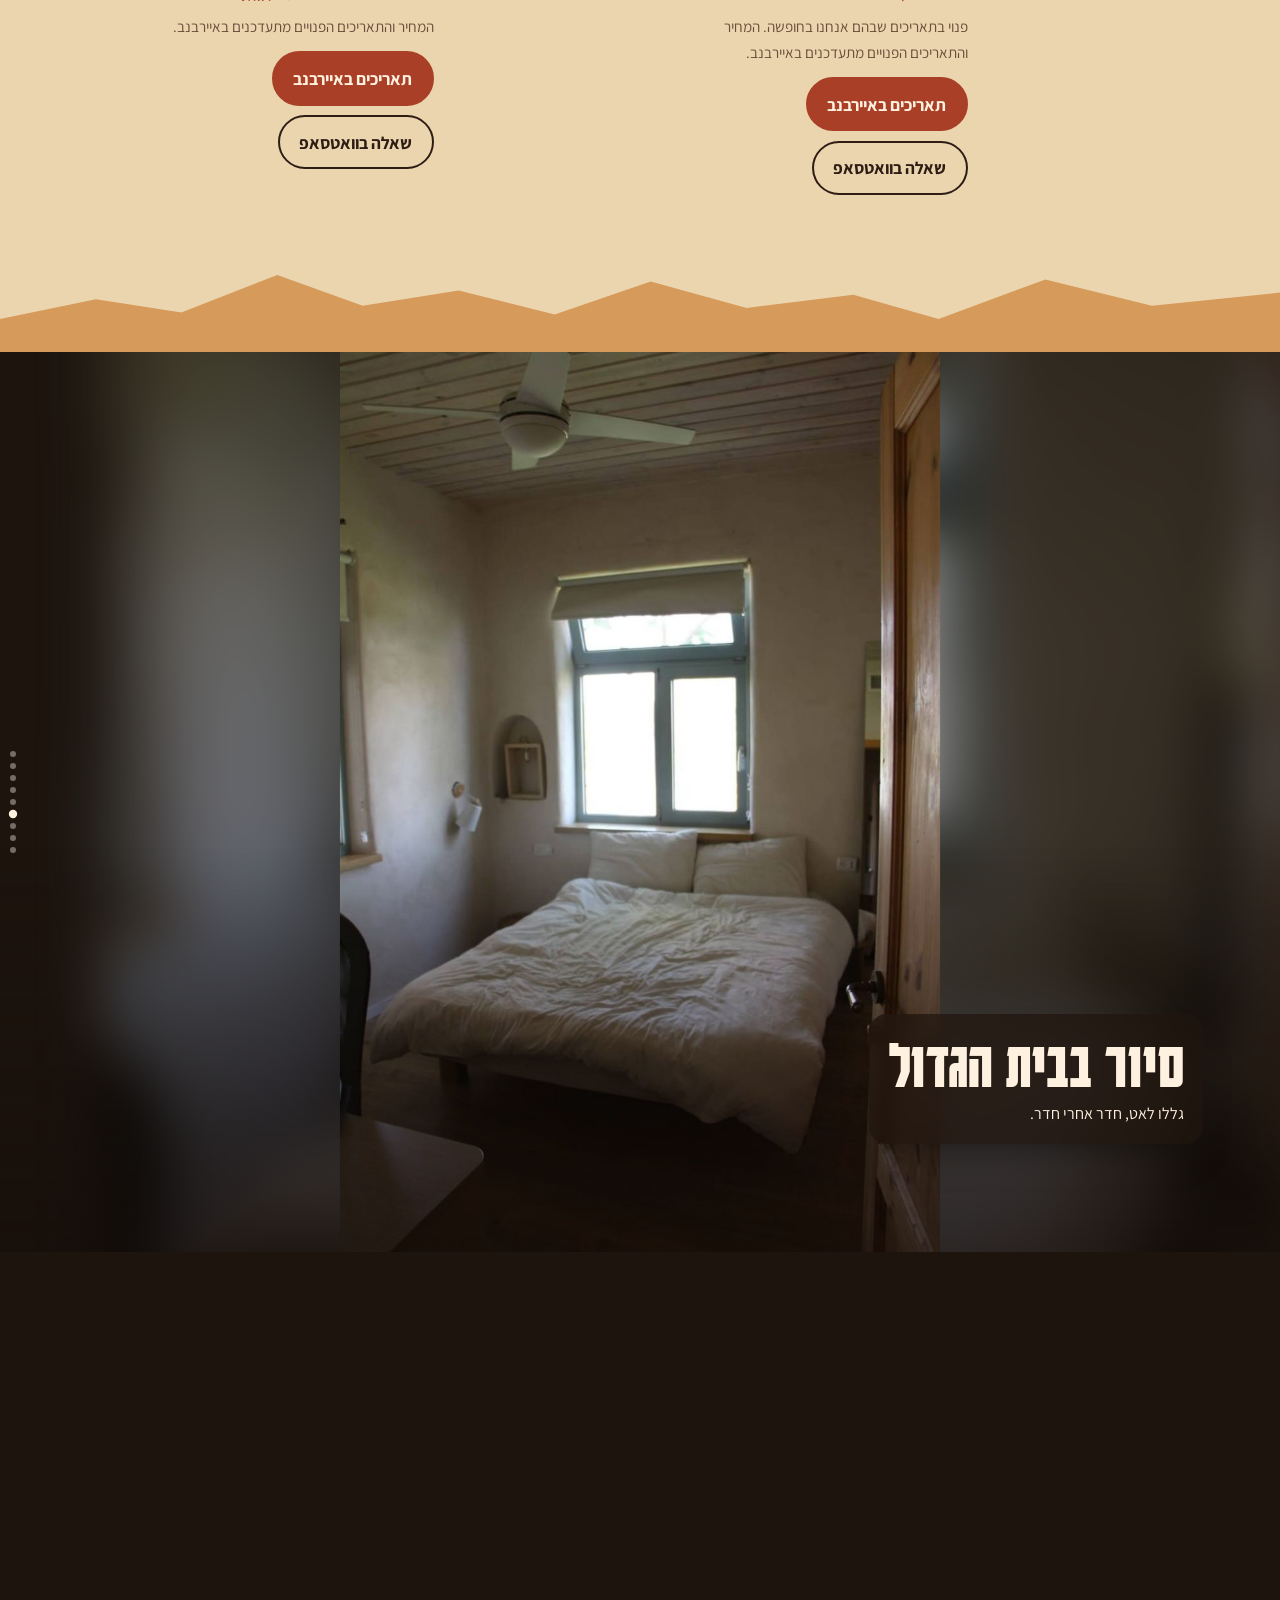
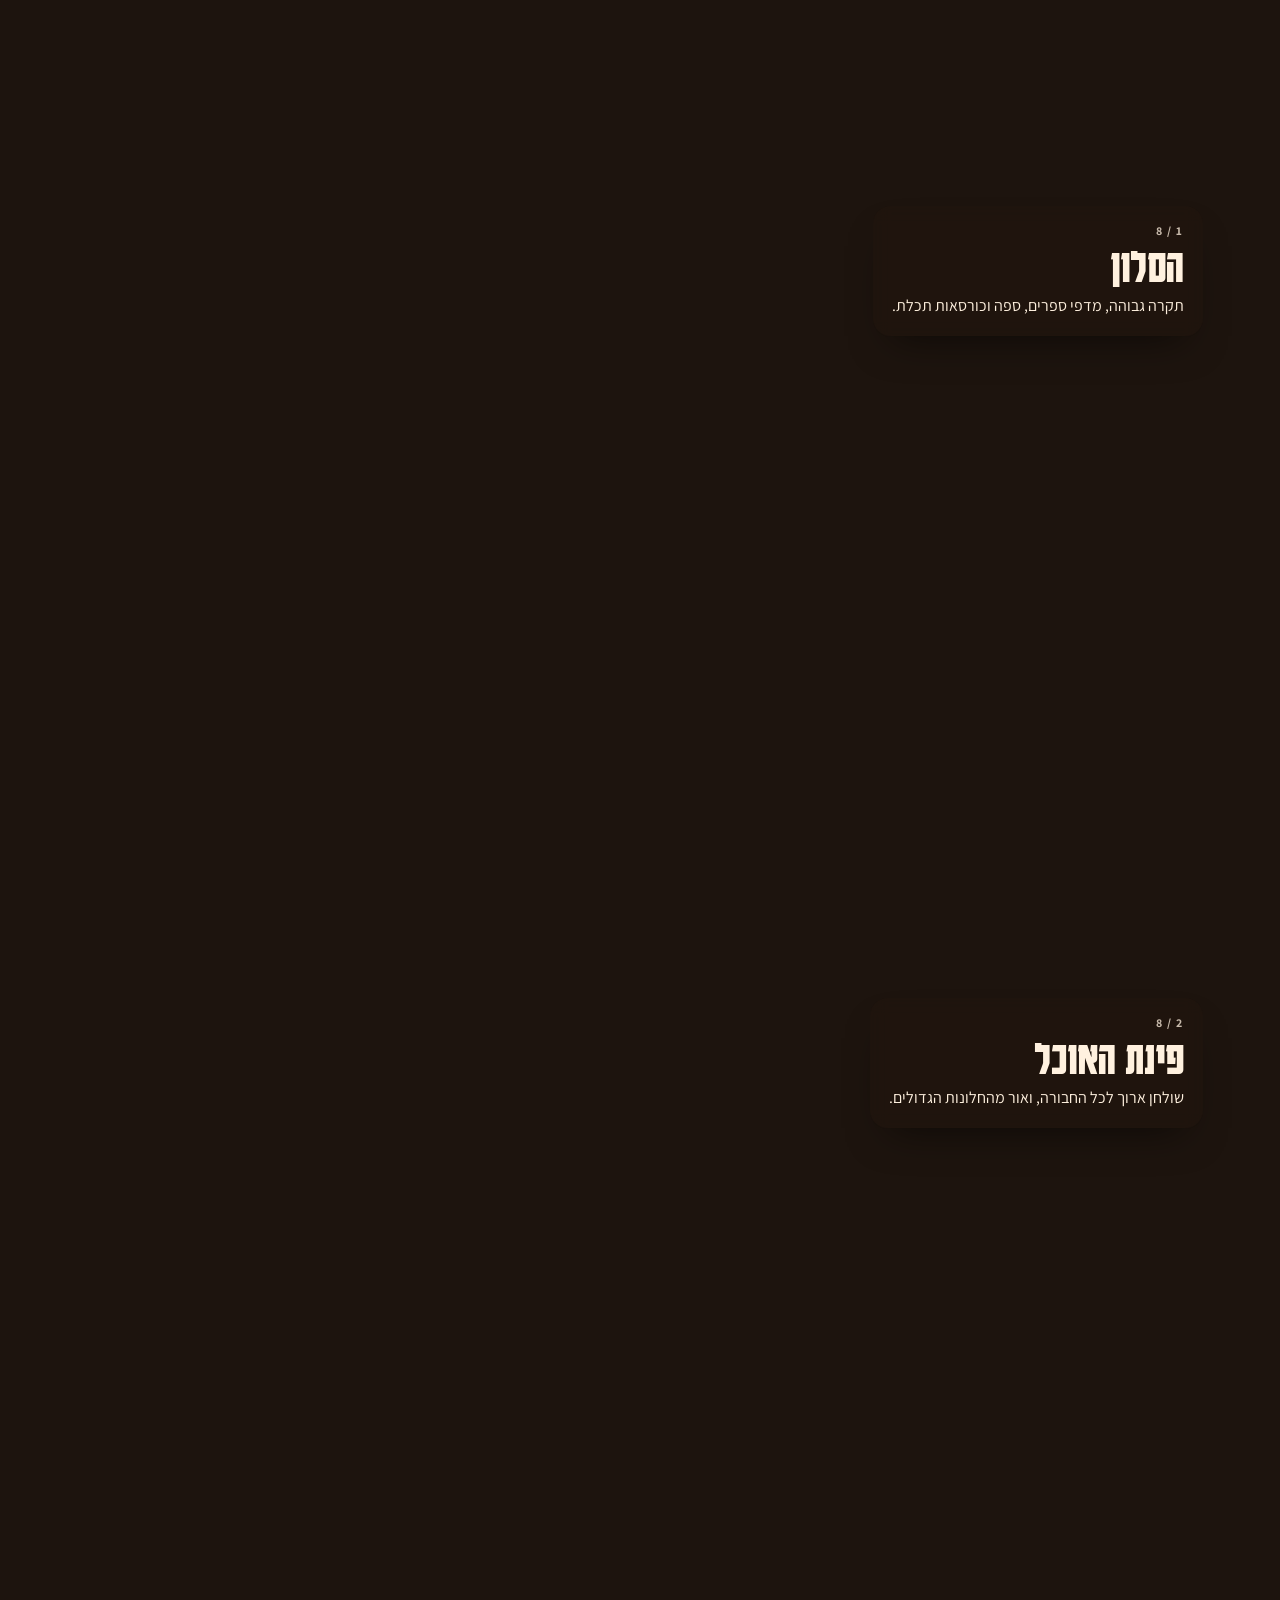
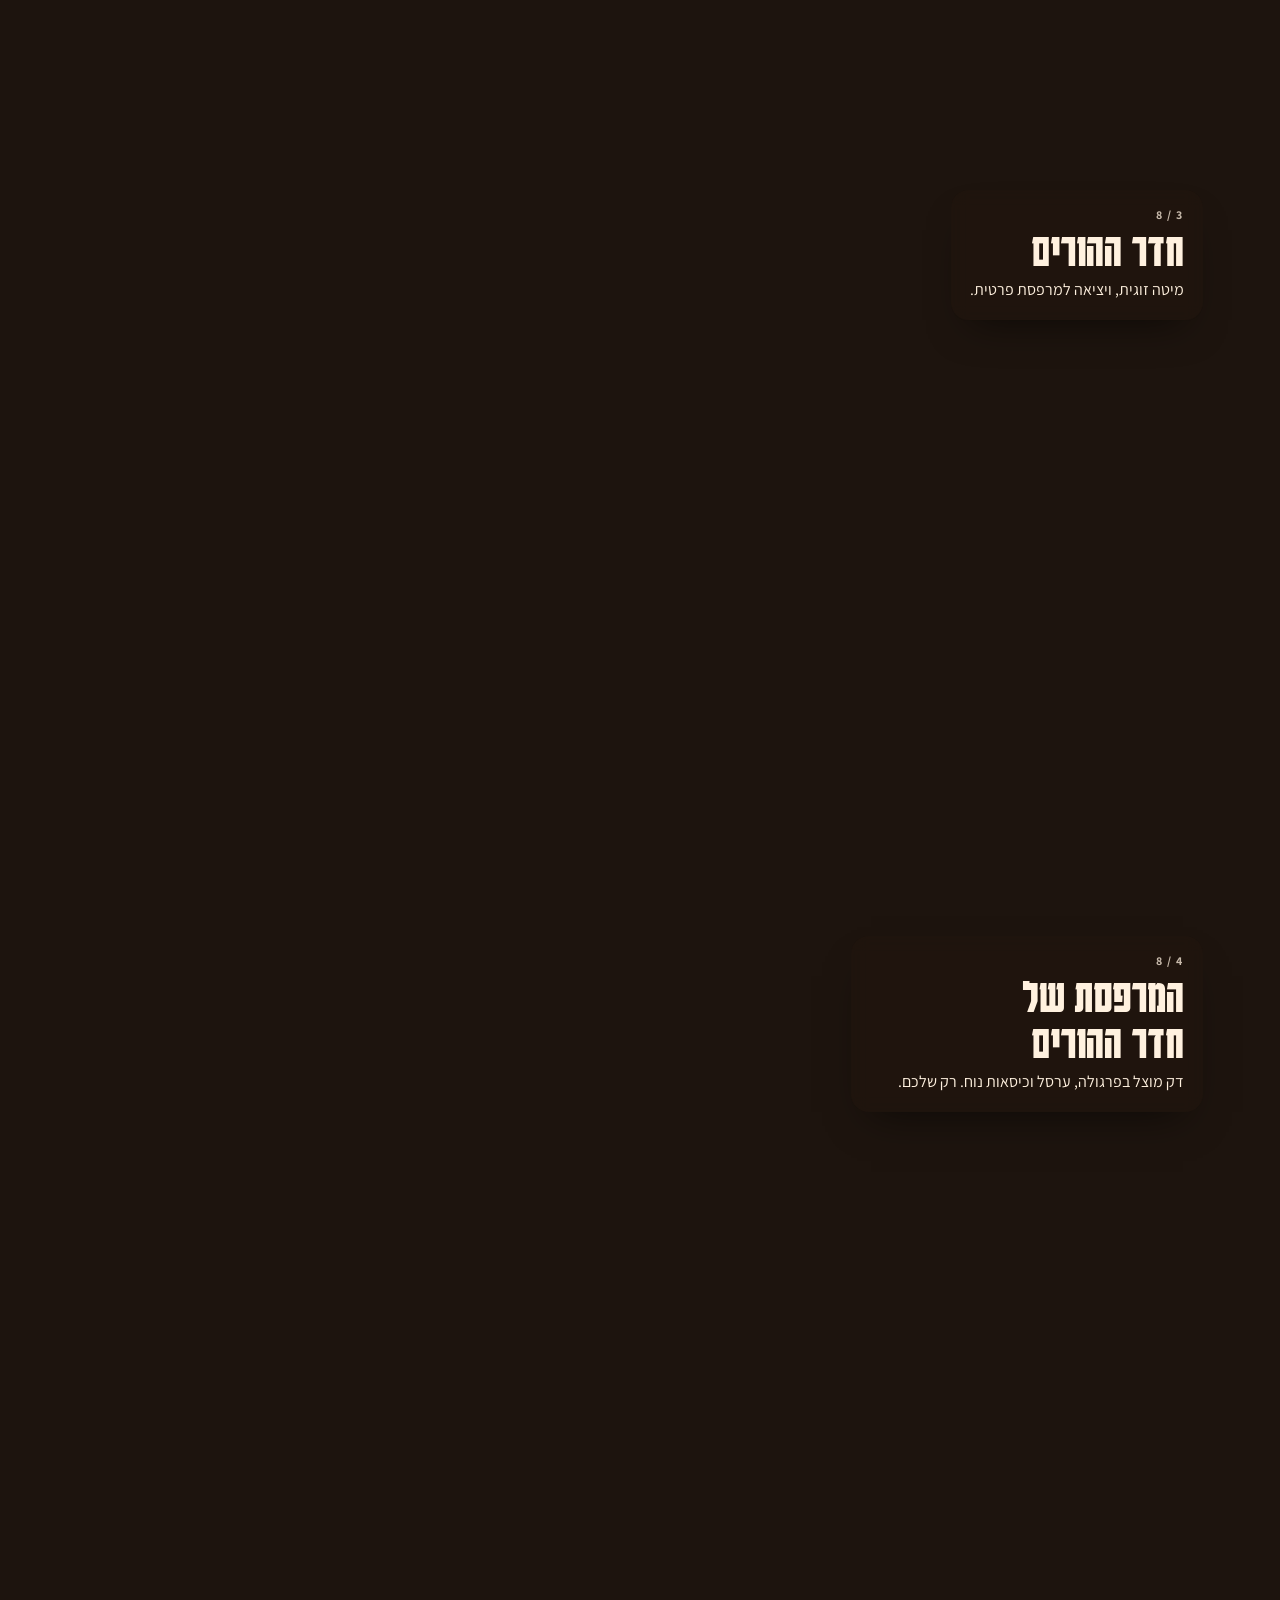
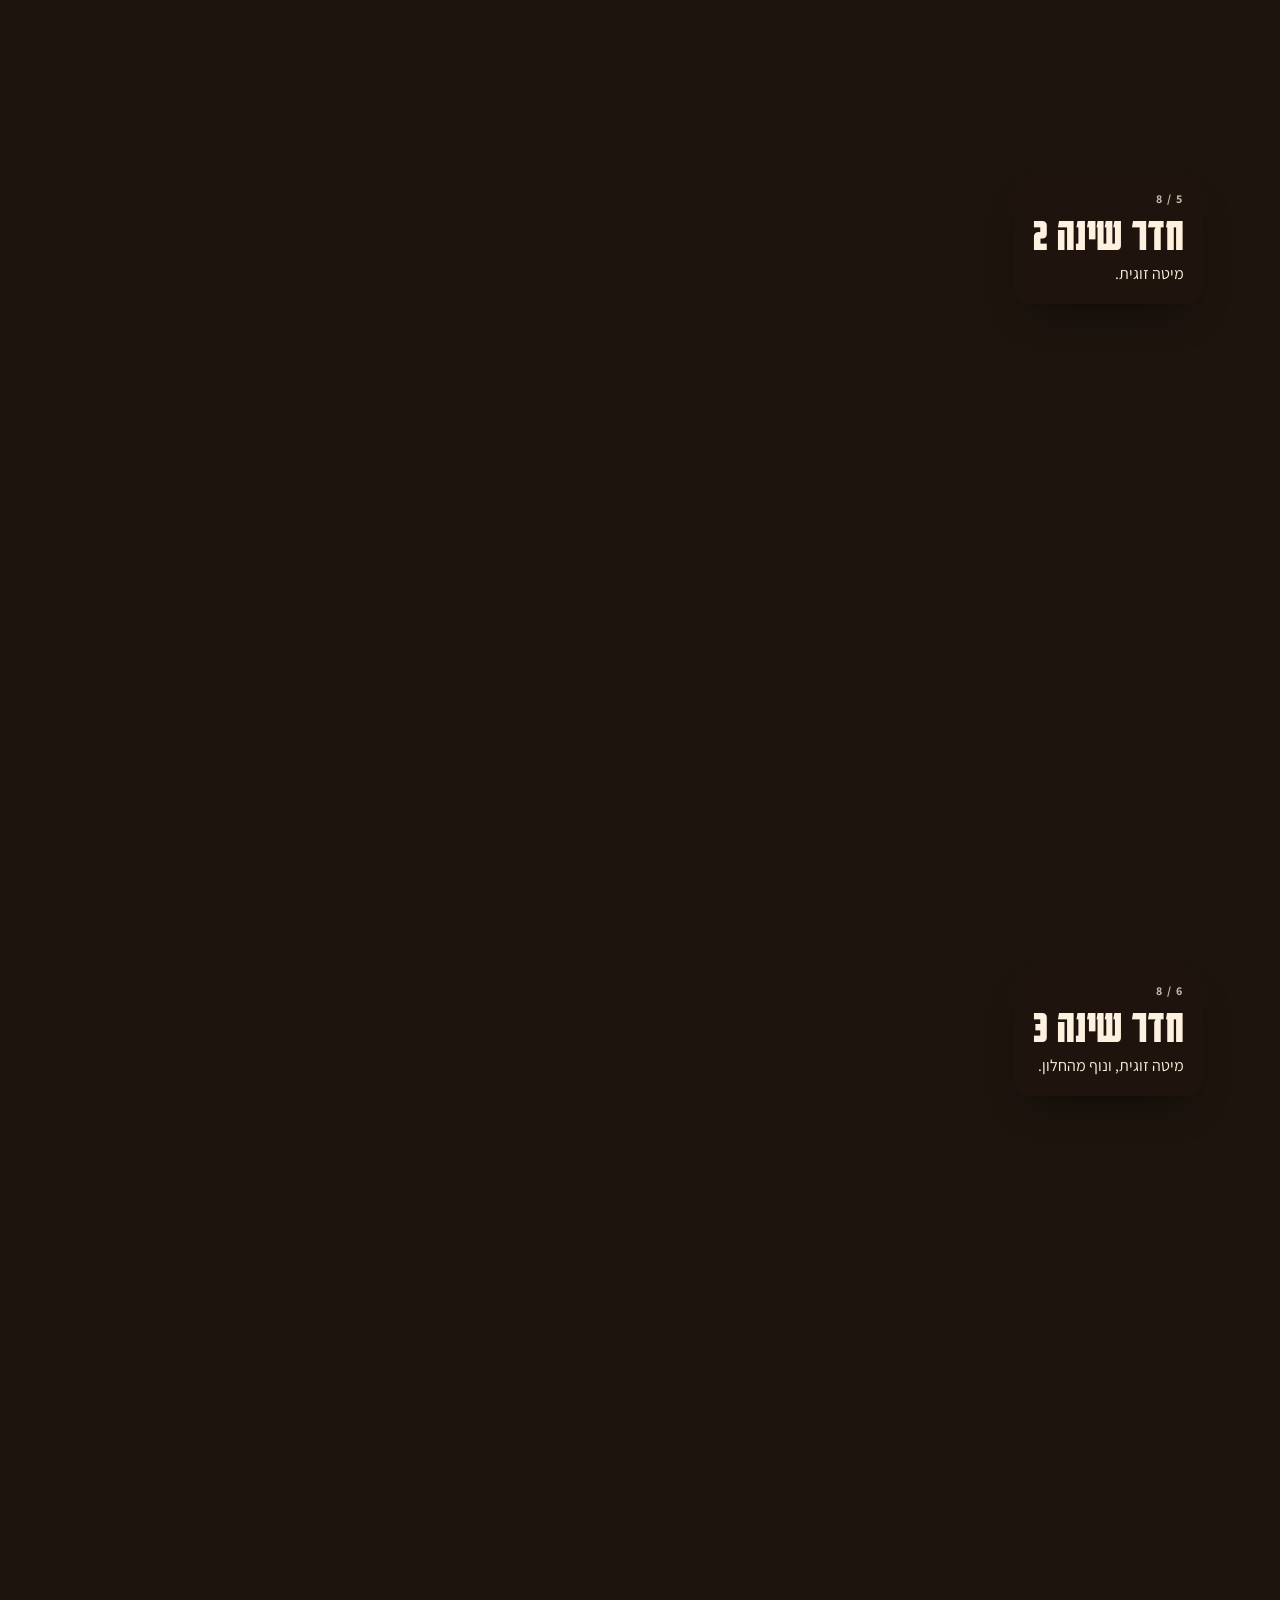
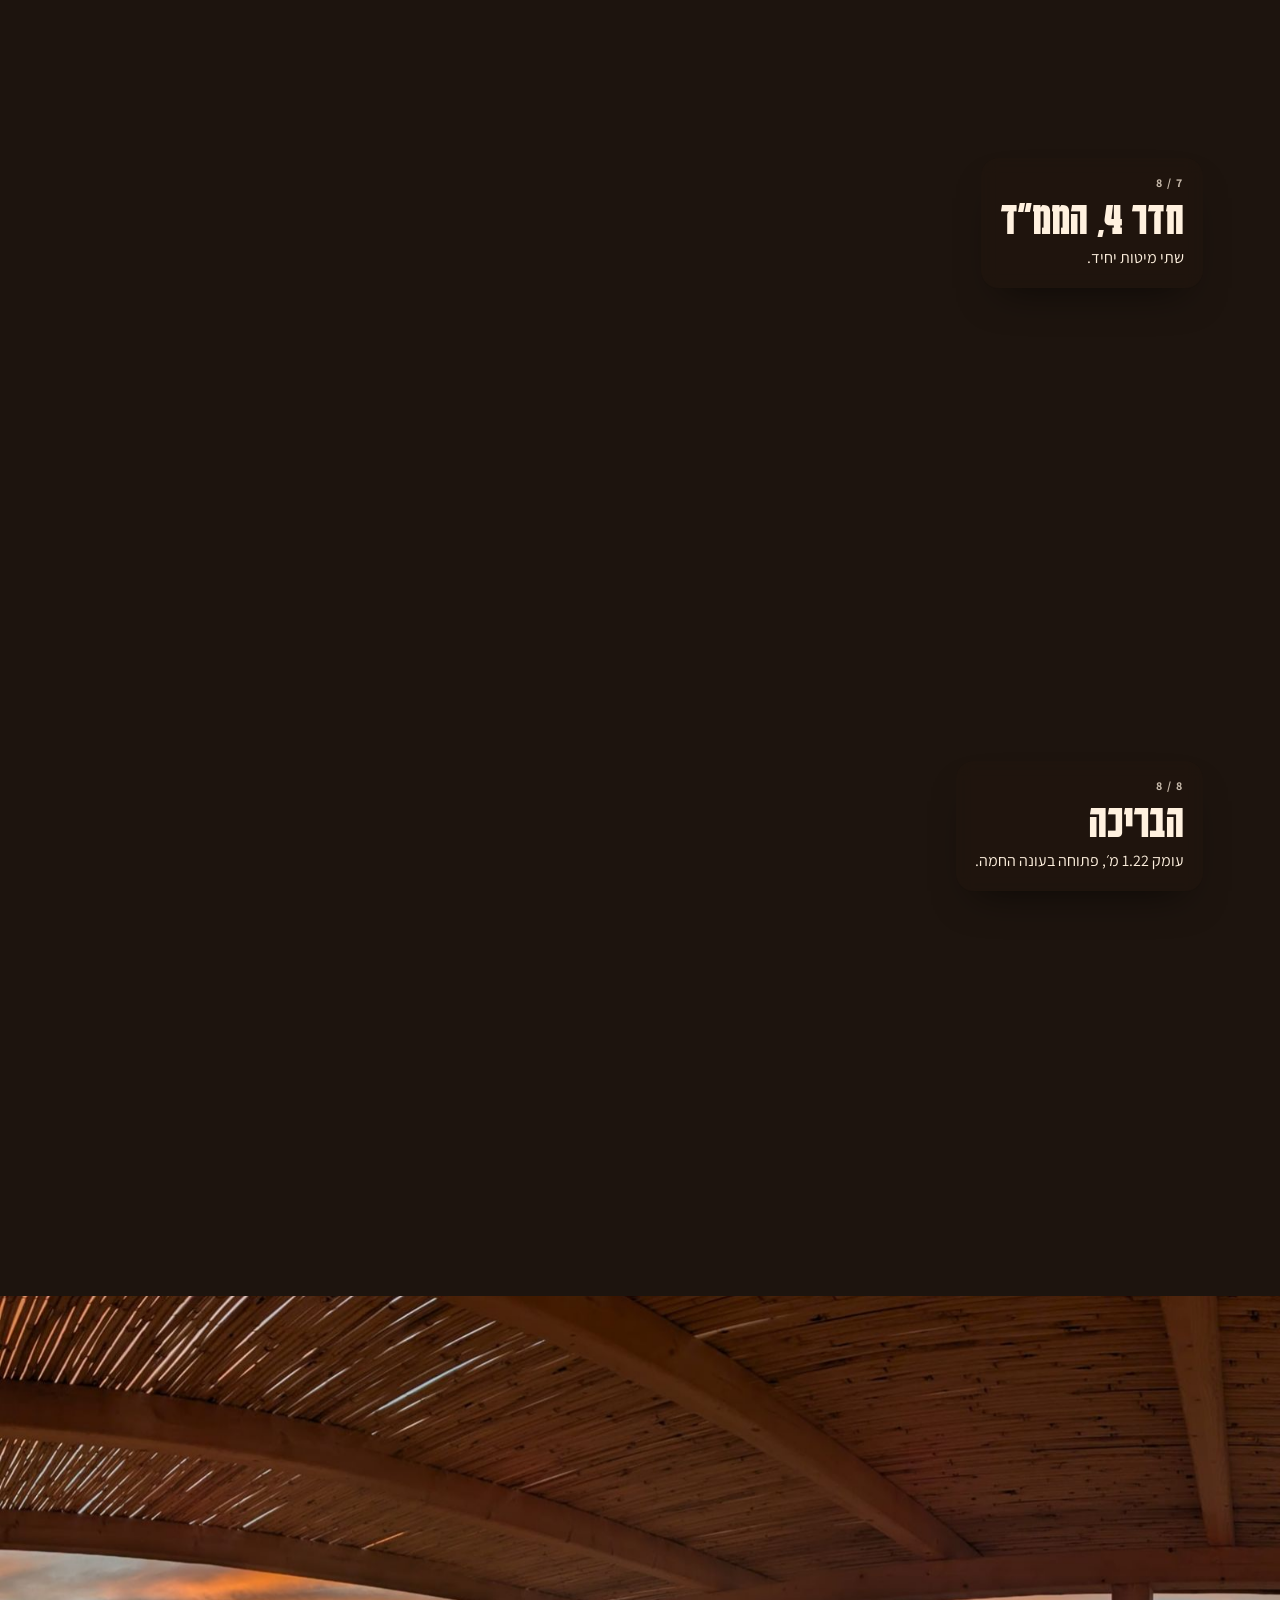
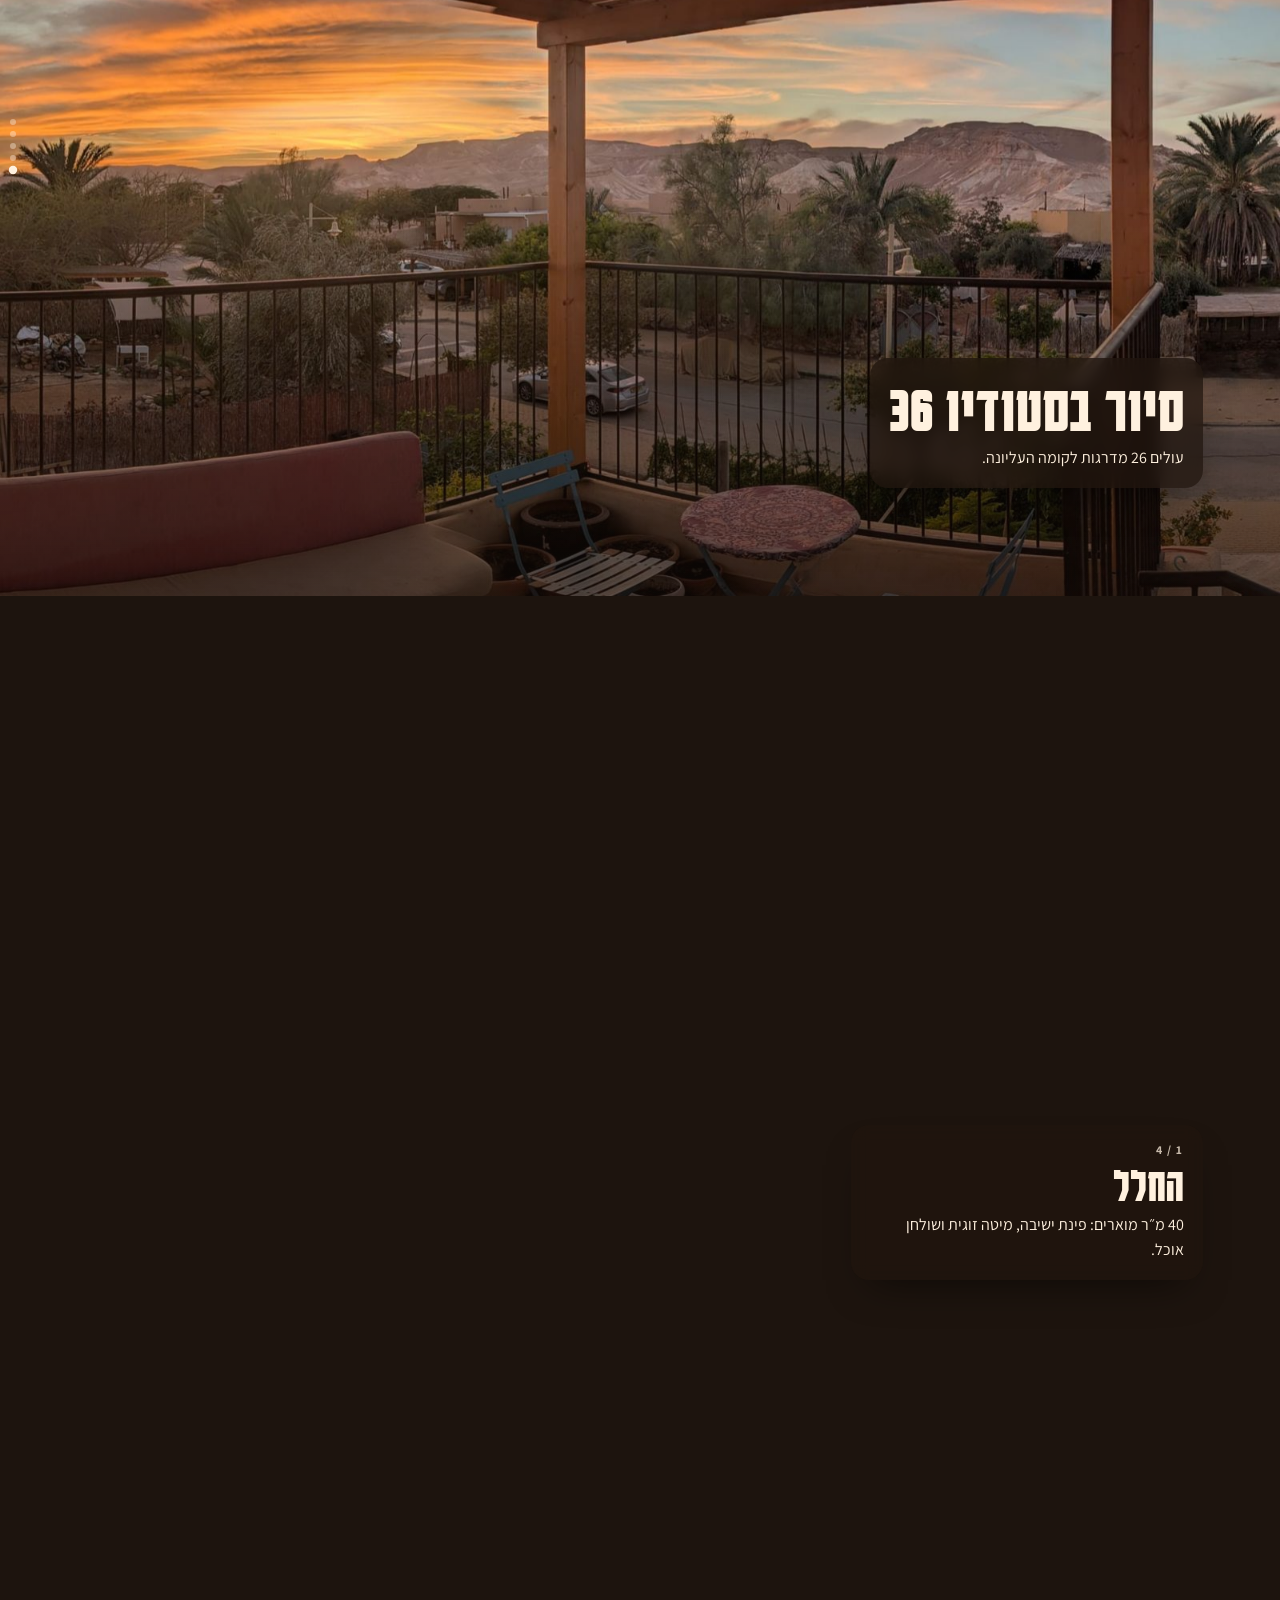
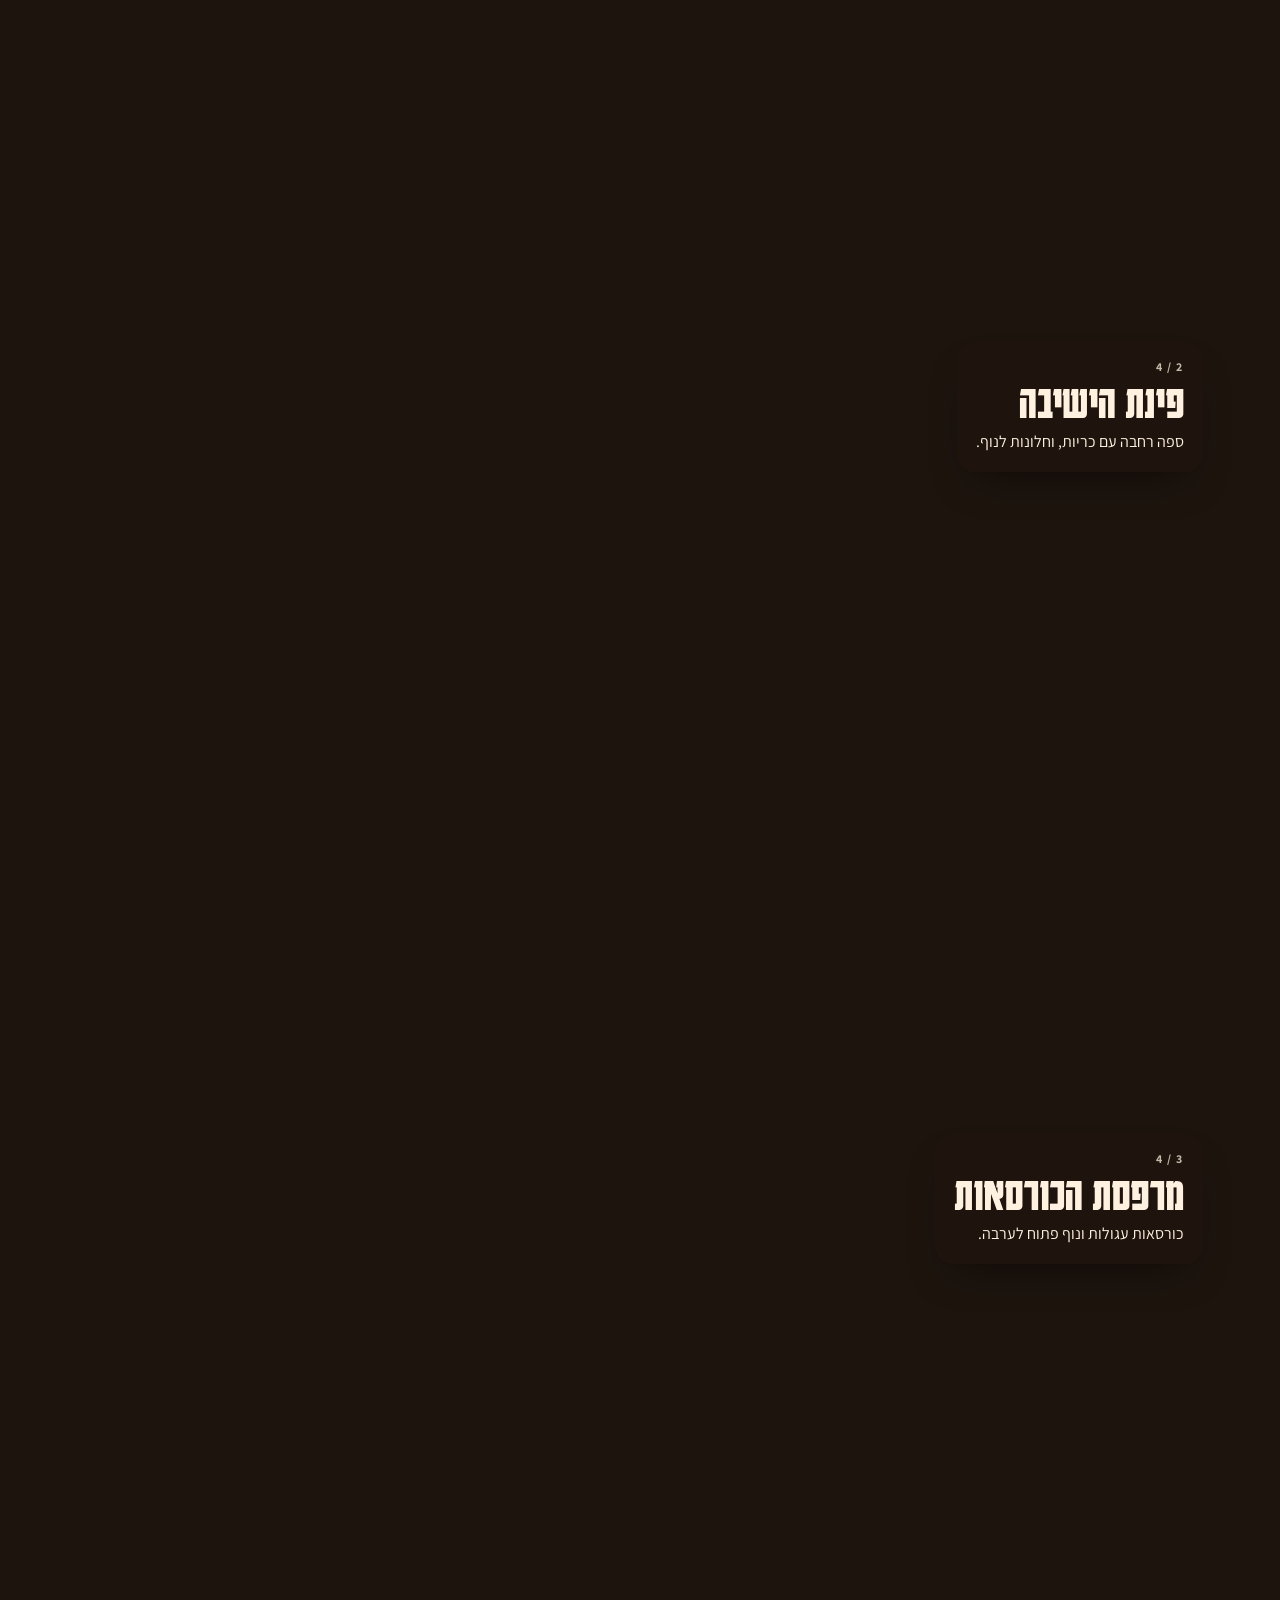
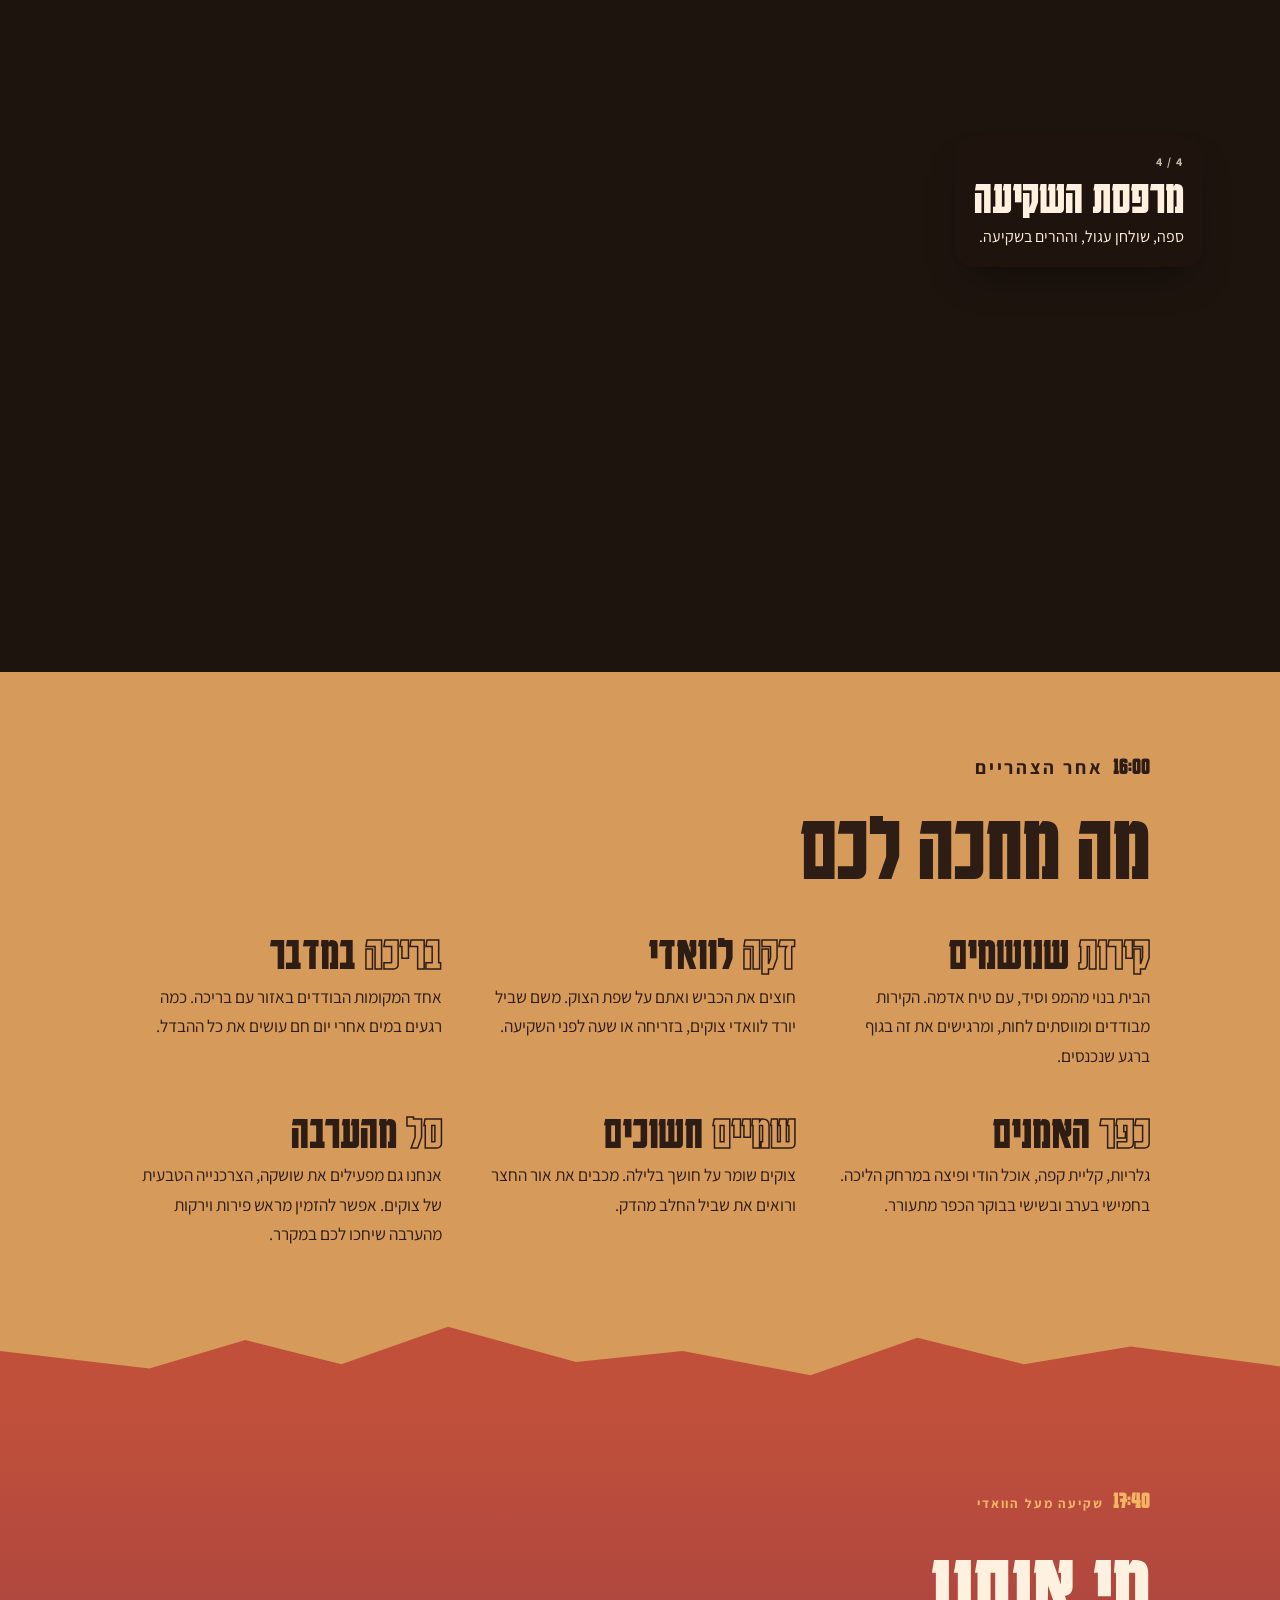
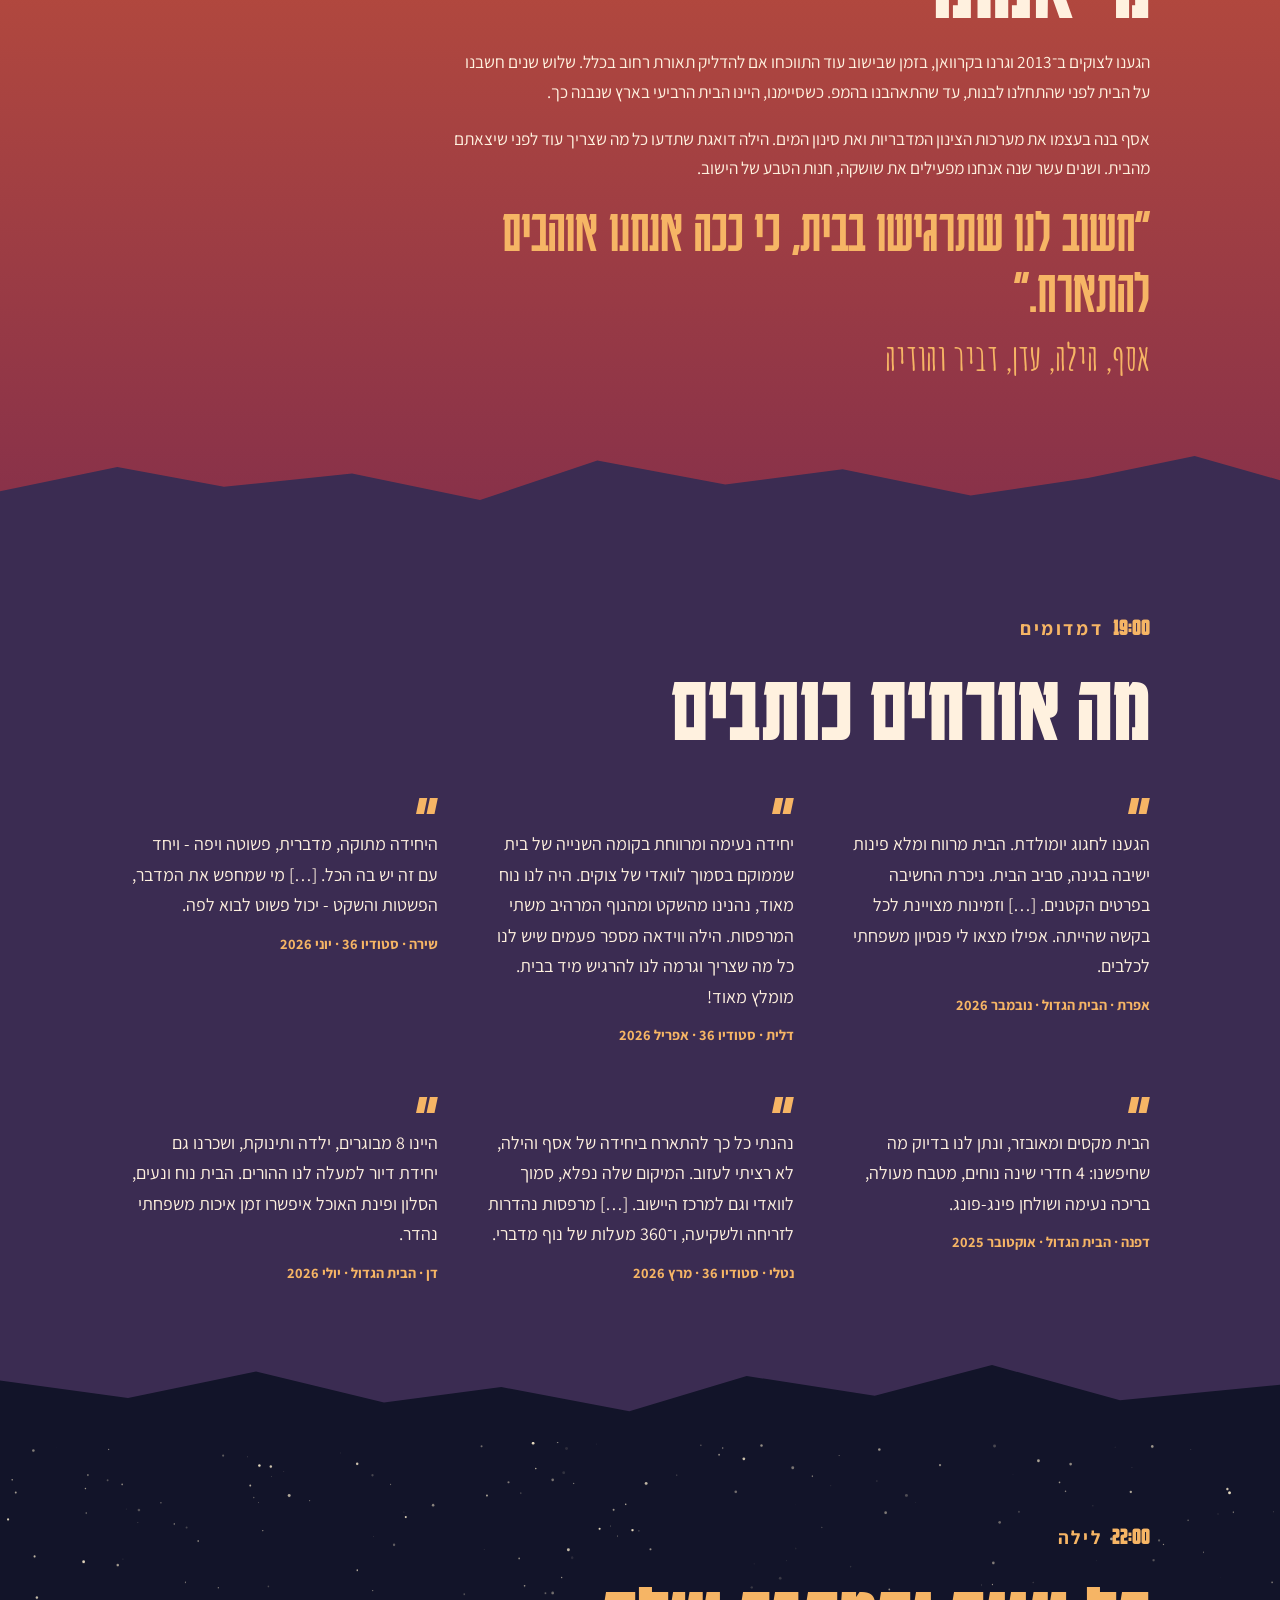
==== commit b9ed0317: "Site: add Dalit's review Co-Authored-By: Claude Opus 5.5 <noreply@anthropic.com> Claude-Session: htt" ====
--- a/index.html
+++ b/index.html
@@ -204,6 +204,7 @@
     </div>
     <div class="reviews">
       <blockquote><p>הגענו לחגוג יומולדת. הבית מרווח ומלא פינות ישיבה בגינה, סביב הבית. ניכרת החשיבה בפרטים הקטנים. […] וזמינות מצויינת לכל בקשה שהייתה. אפילו מצאו לי פנסיון משפחתי לכלבים.</p><cite>אפרת · הבית הגדול · נובמבר 2026</cite></blockquote>
+      <blockquote><p>יחידה נעימה ומרווחת בקומה השנייה של בית שממוקם בסמוך לוואדי של צוקים. היה לנו נוח מאוד, נהנינו מהשקט ומהנוף המרהיב משתי המרפסות. הילה ווידאה מספר פעמים שיש לנו כל מה שצריך וגרמה לנו להרגיש מיד בבית. מומלץ מאוד!</p><cite>דלית · סטודיו 36 · אפריל 2026</cite></blockquote>
       <blockquote><p>היחידה מתוקה, מדברית, פשוטה ויפה - ויחד עם זה יש בה הכל. […] מי שמחפש את המדבר, הפשטות והשקט - יכול פשוט לבוא לפה.</p><cite>שירה · סטודיו 36 · יוני 2026</cite></blockquote>
       <blockquote><p>הבית מקסים ומאובזר, ונתן לנו בדיוק מה שחיפשנו: 4 חדרי שינה נוחים, מטבח מעולה, בריכה נעימה ושולחן פינג-פונג.</p><cite>דפנה · הבית הגדול · אוקטובר 2025</cite></blockquote>
       <blockquote><p>נהנתי כל כך להתארח ביחידה של אסף והילה, לא רציתי לעזוב. המיקום שלה נפלא, סמוך לוואדי וגם למרכז היישוב. […] מרפסות נהדרות לזריחה ולשקיעה, ו־360 מעלות של נוף מדברי.</p><cite>נטלי · סטודיו 36 · מרץ 2026</cite></blockquote>
